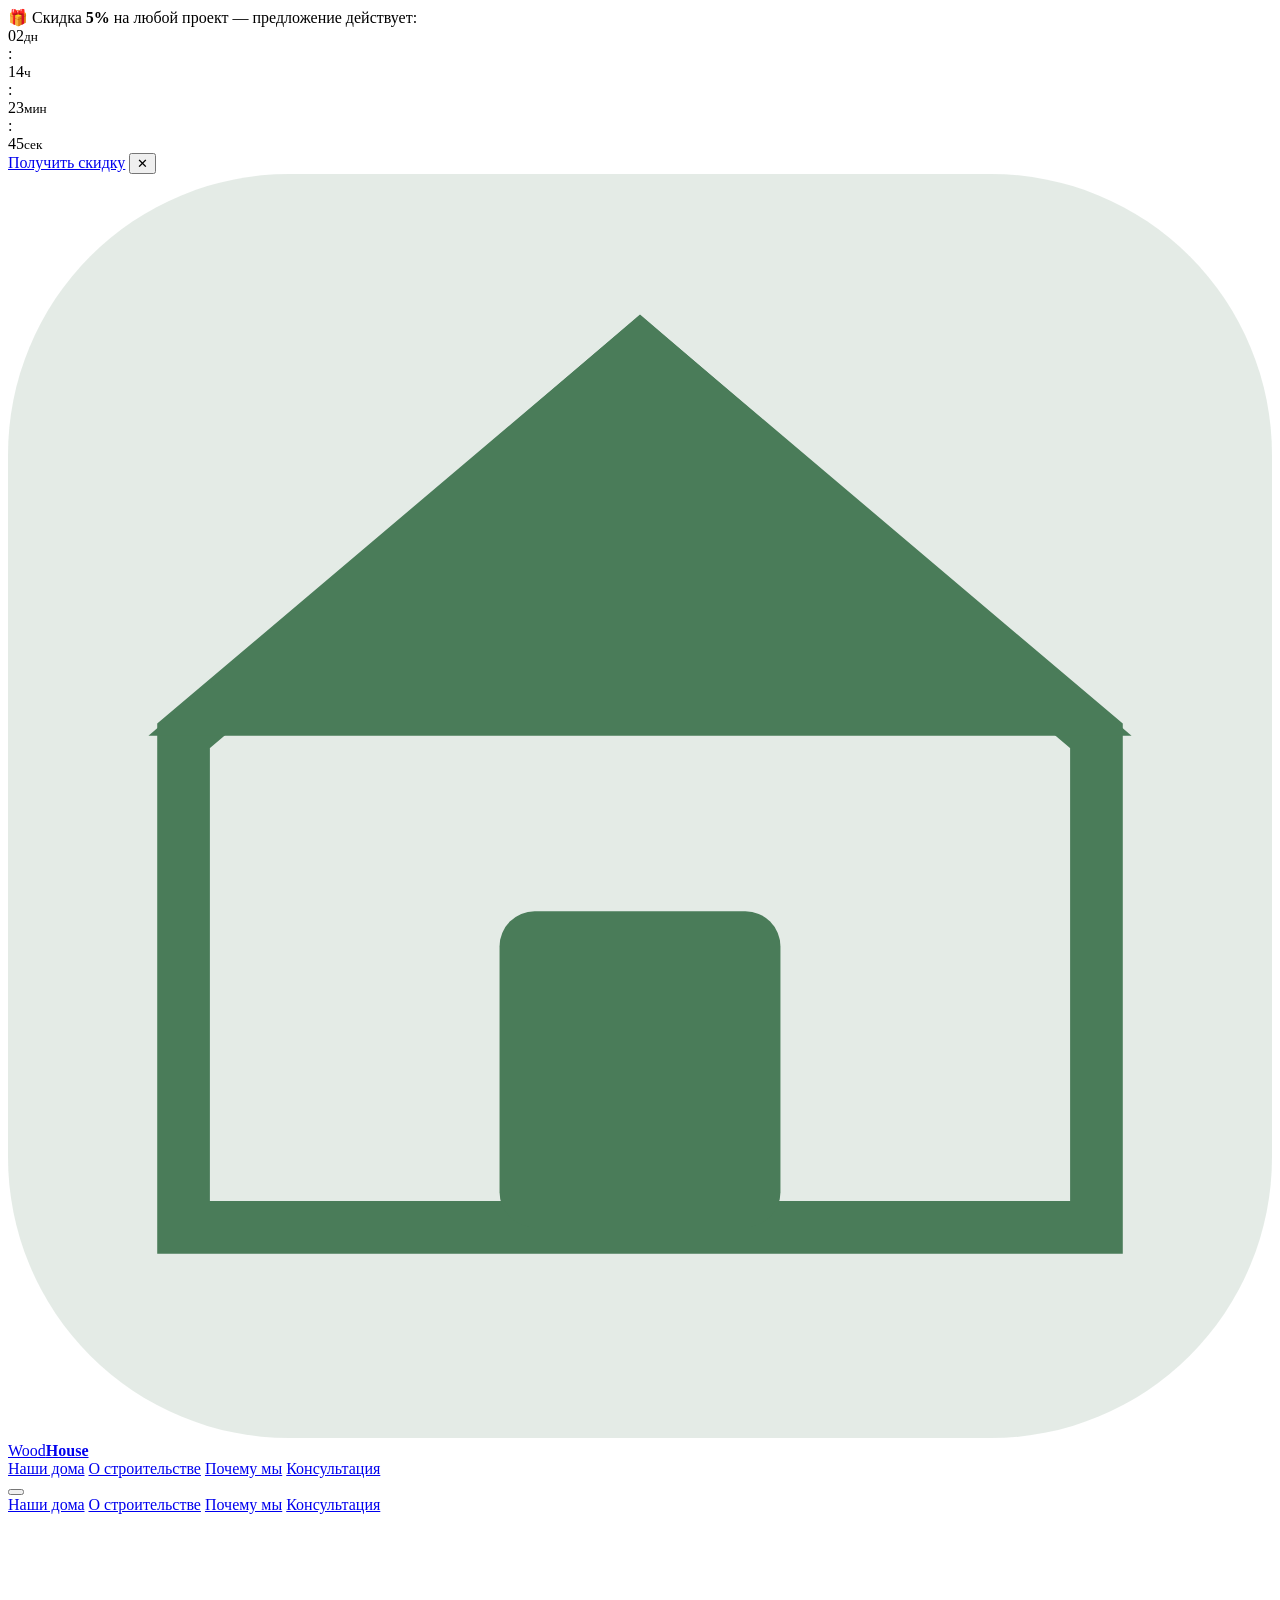
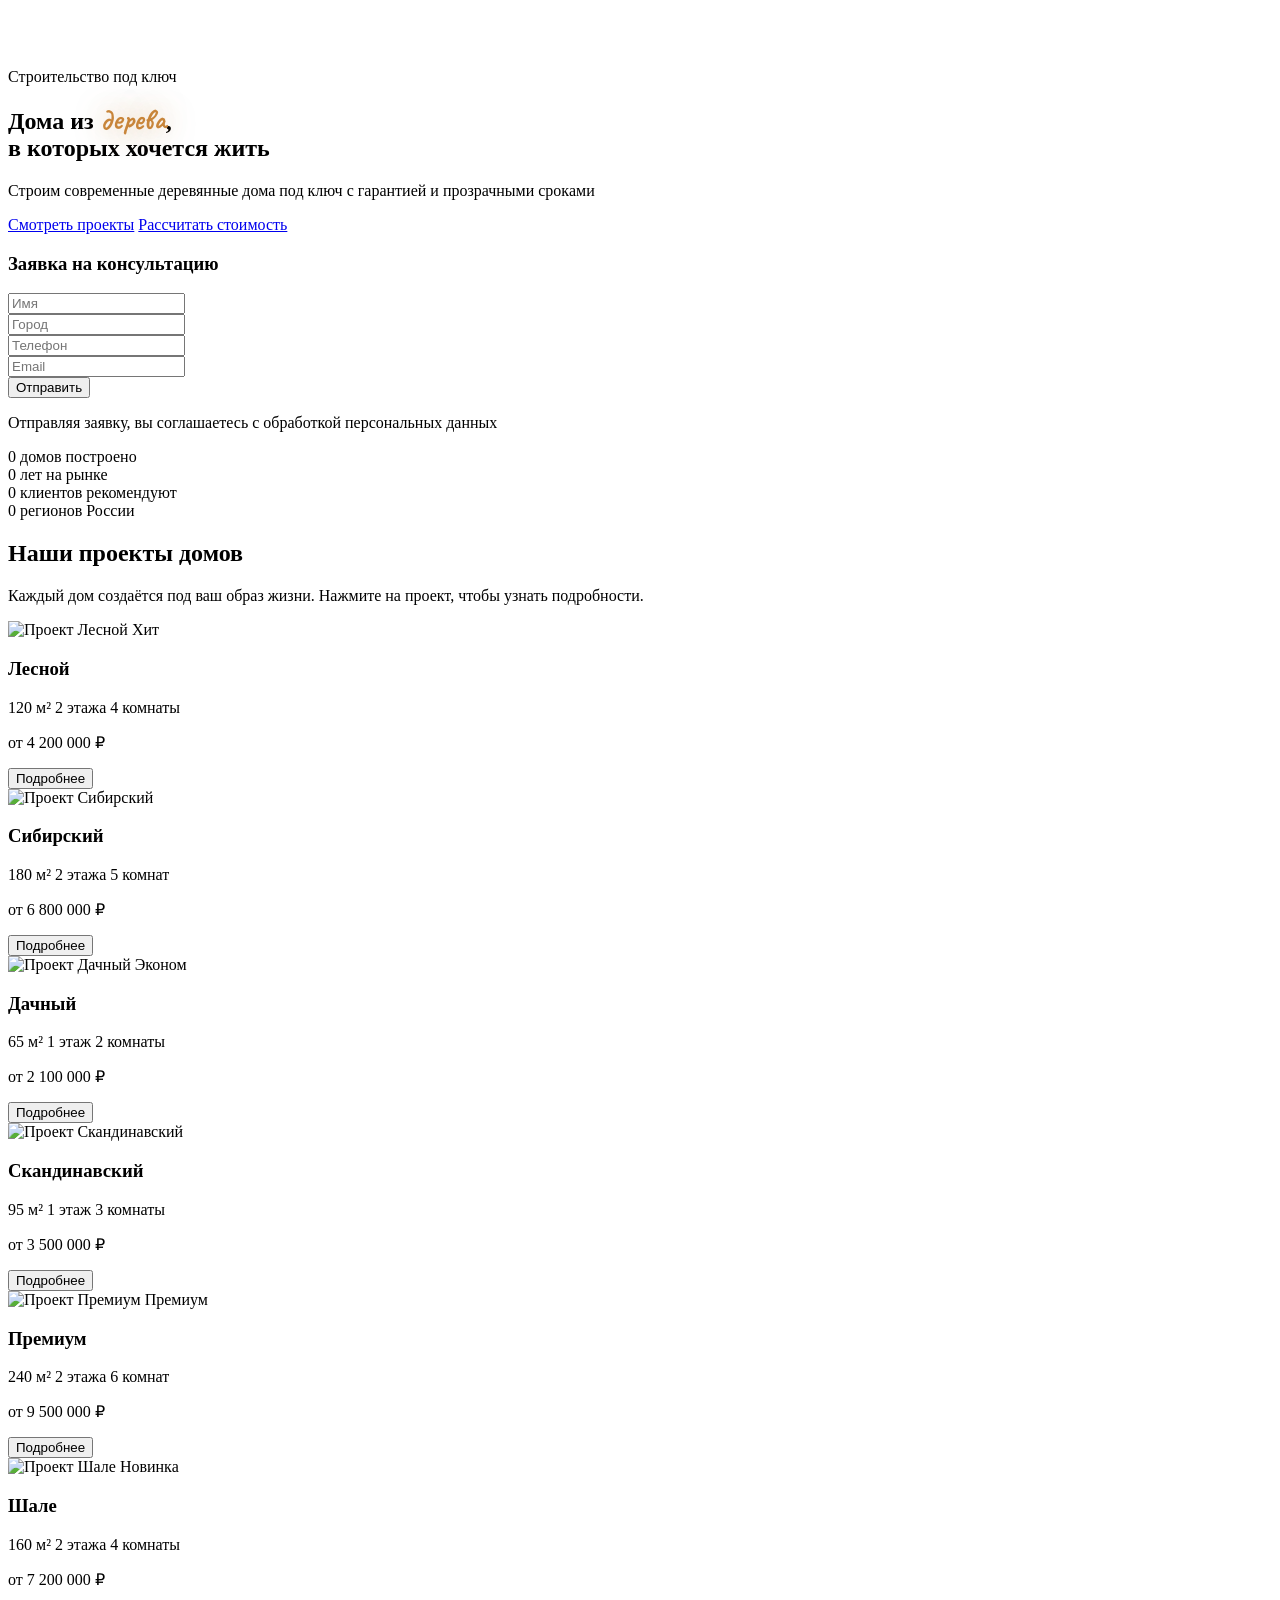
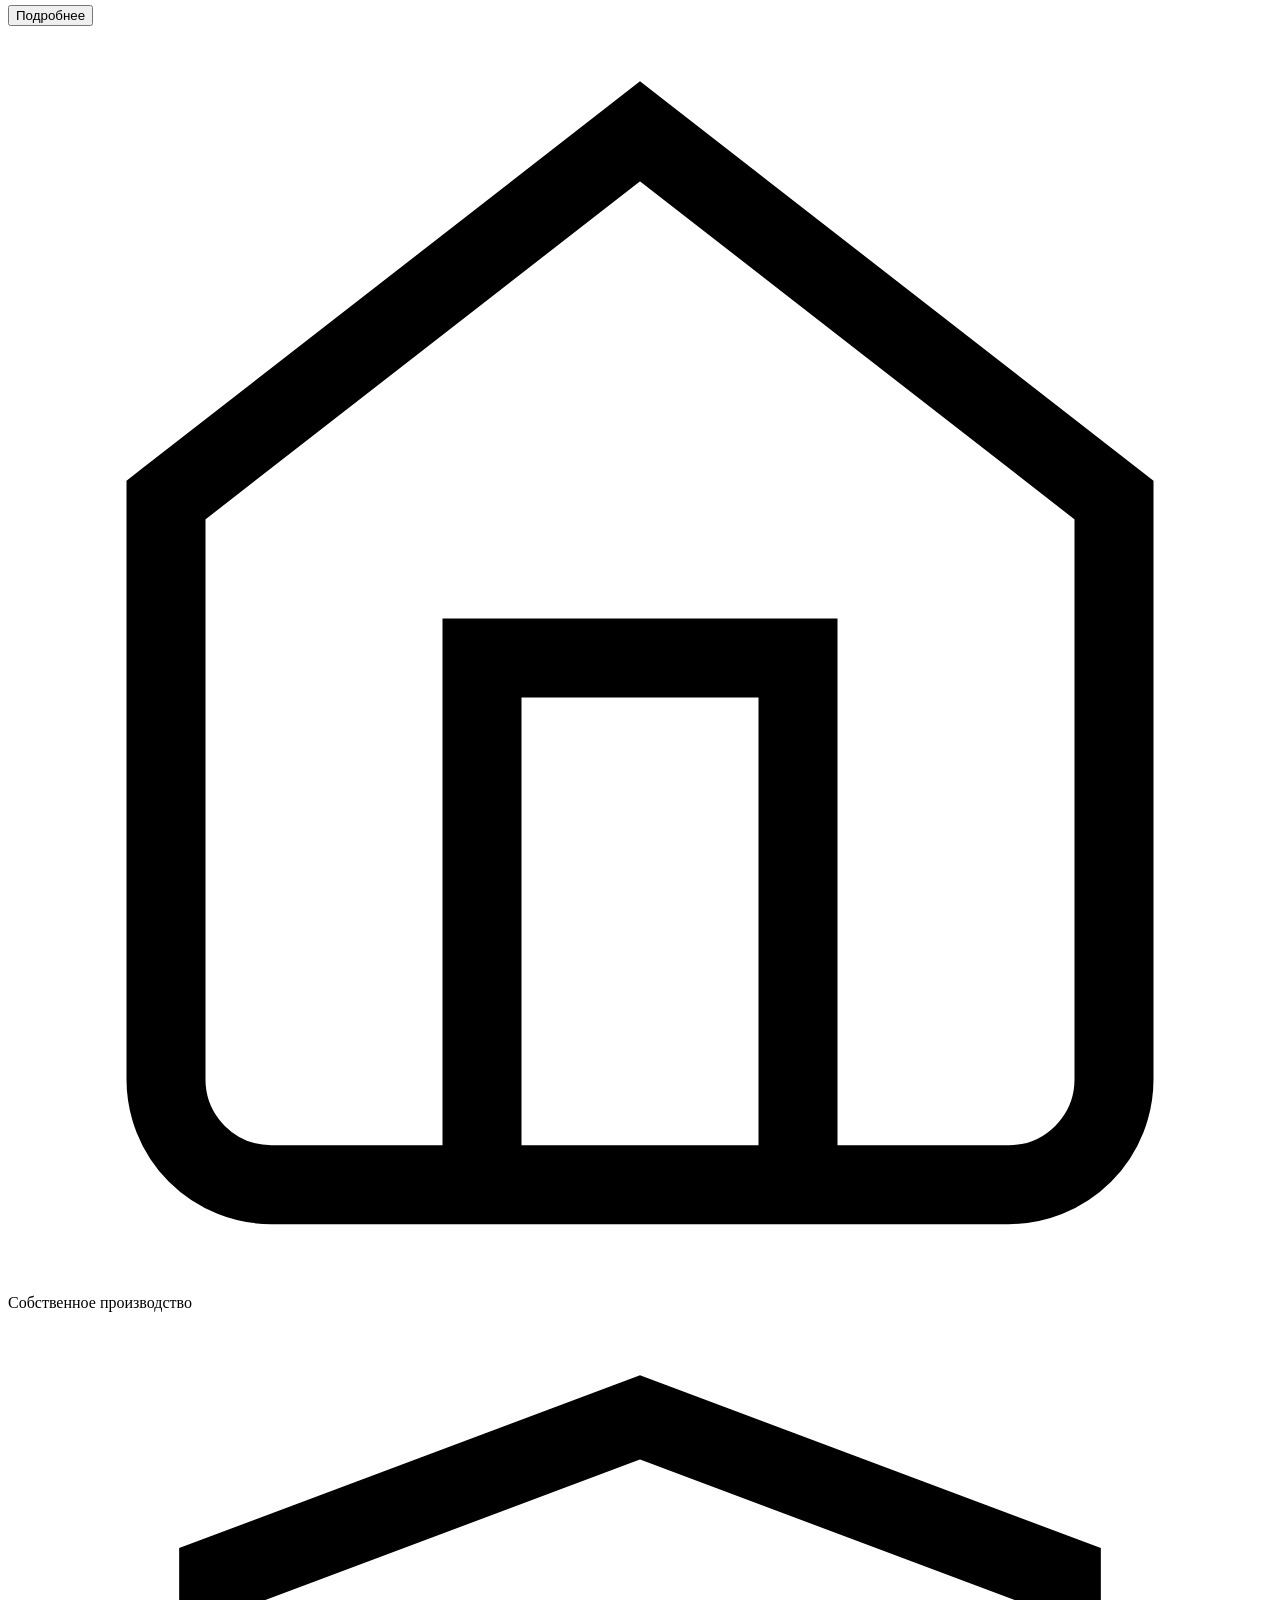
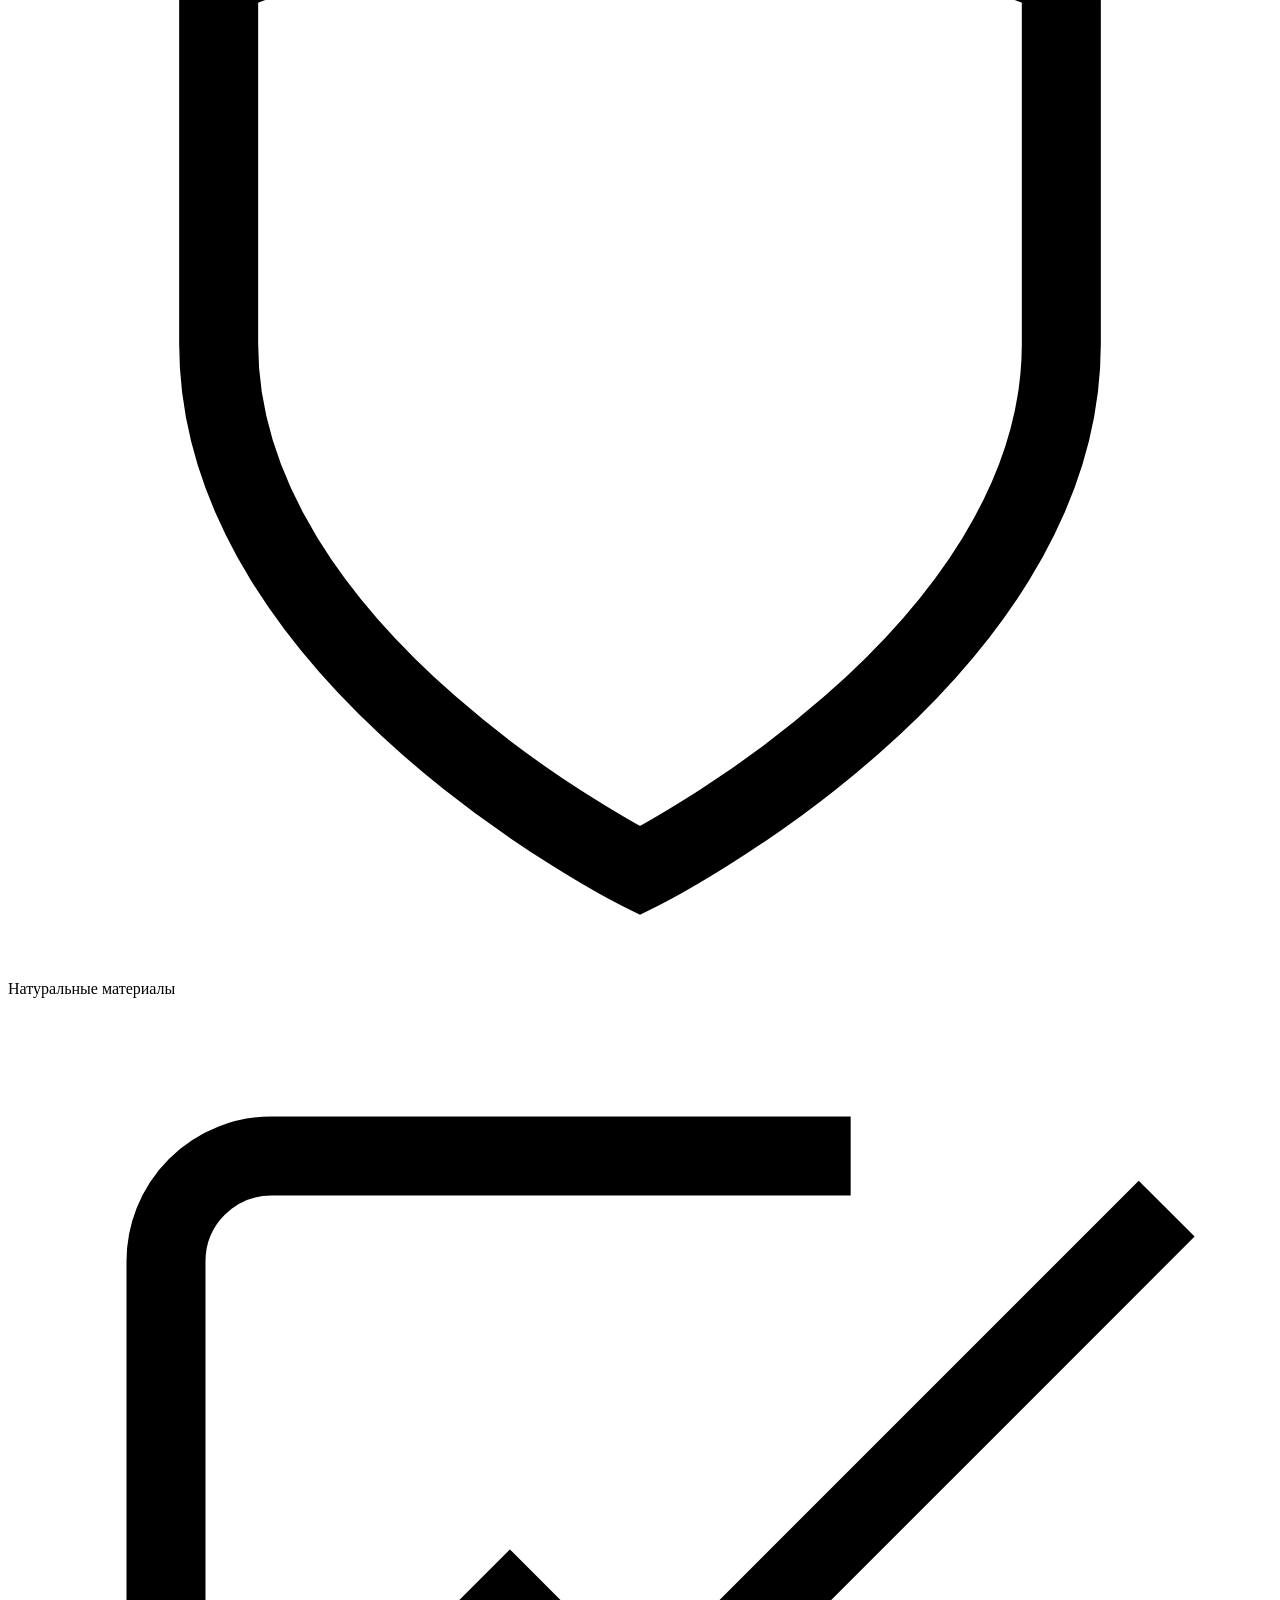
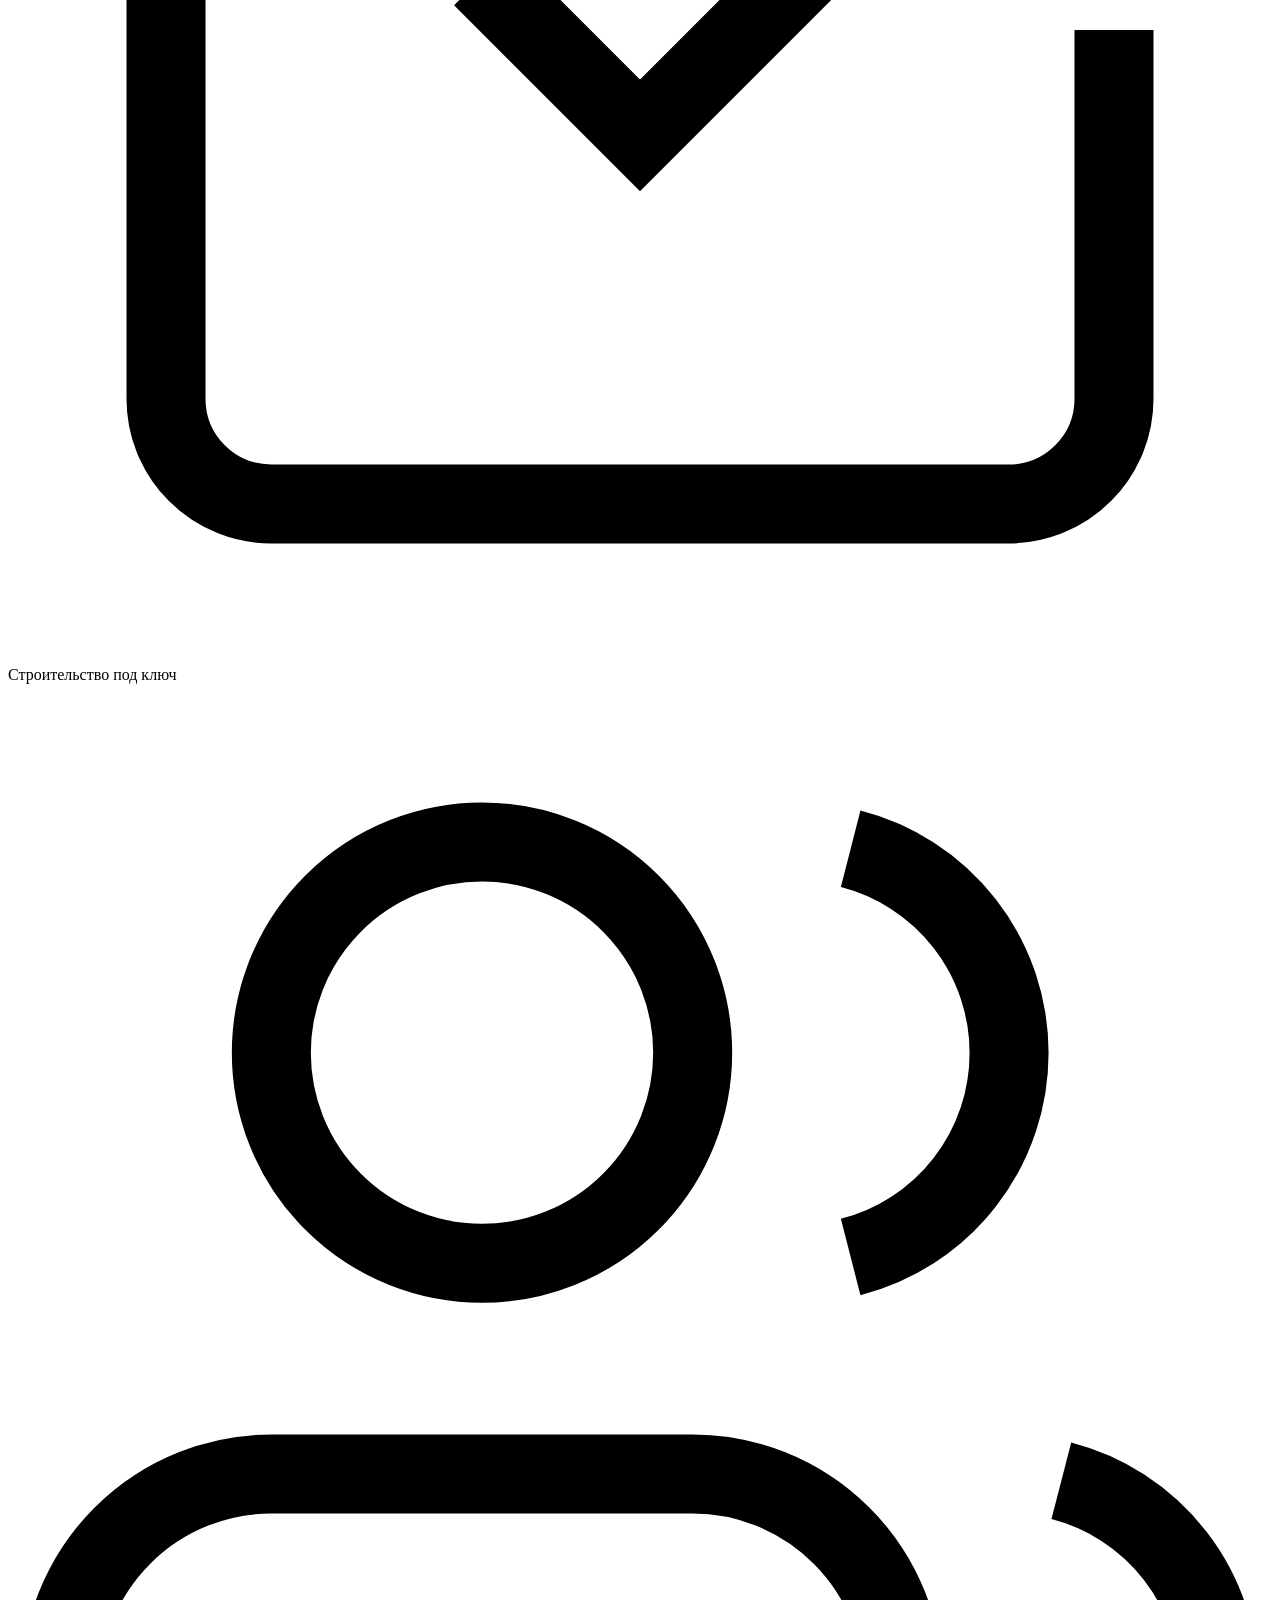
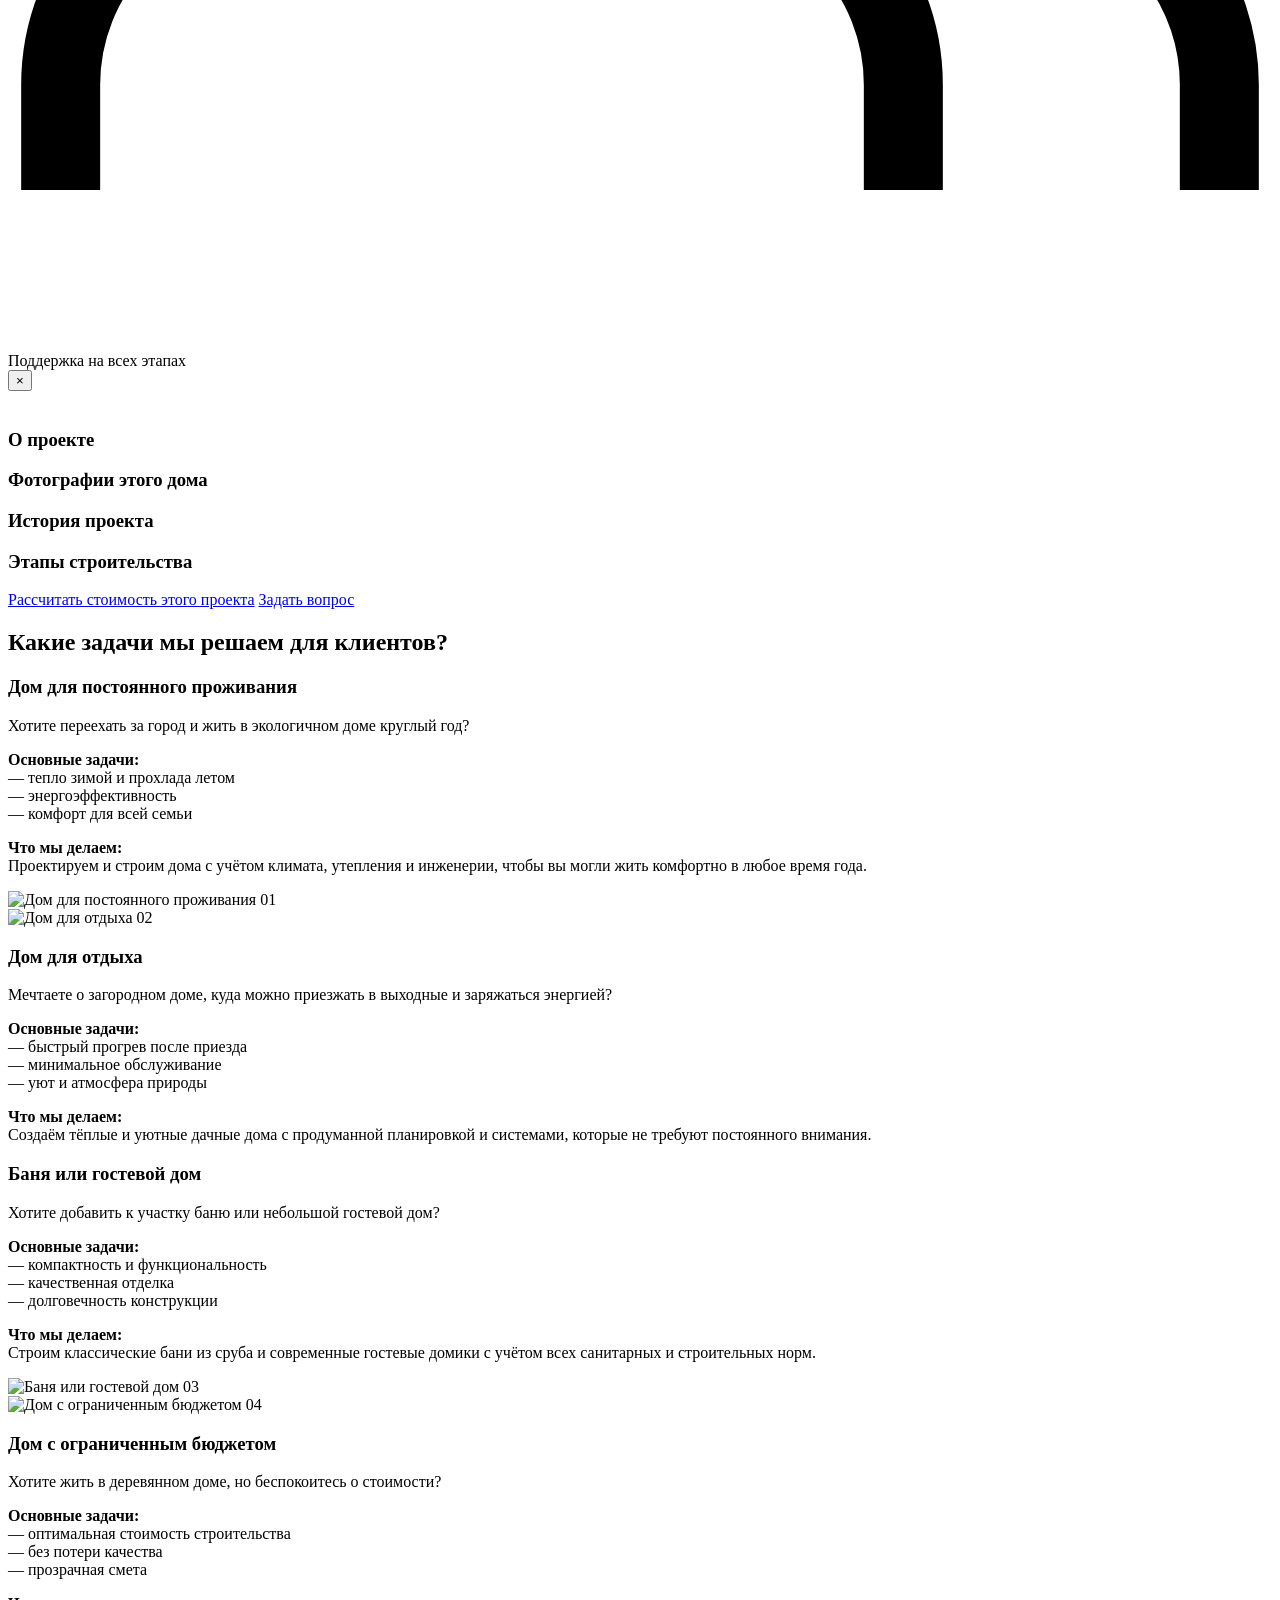
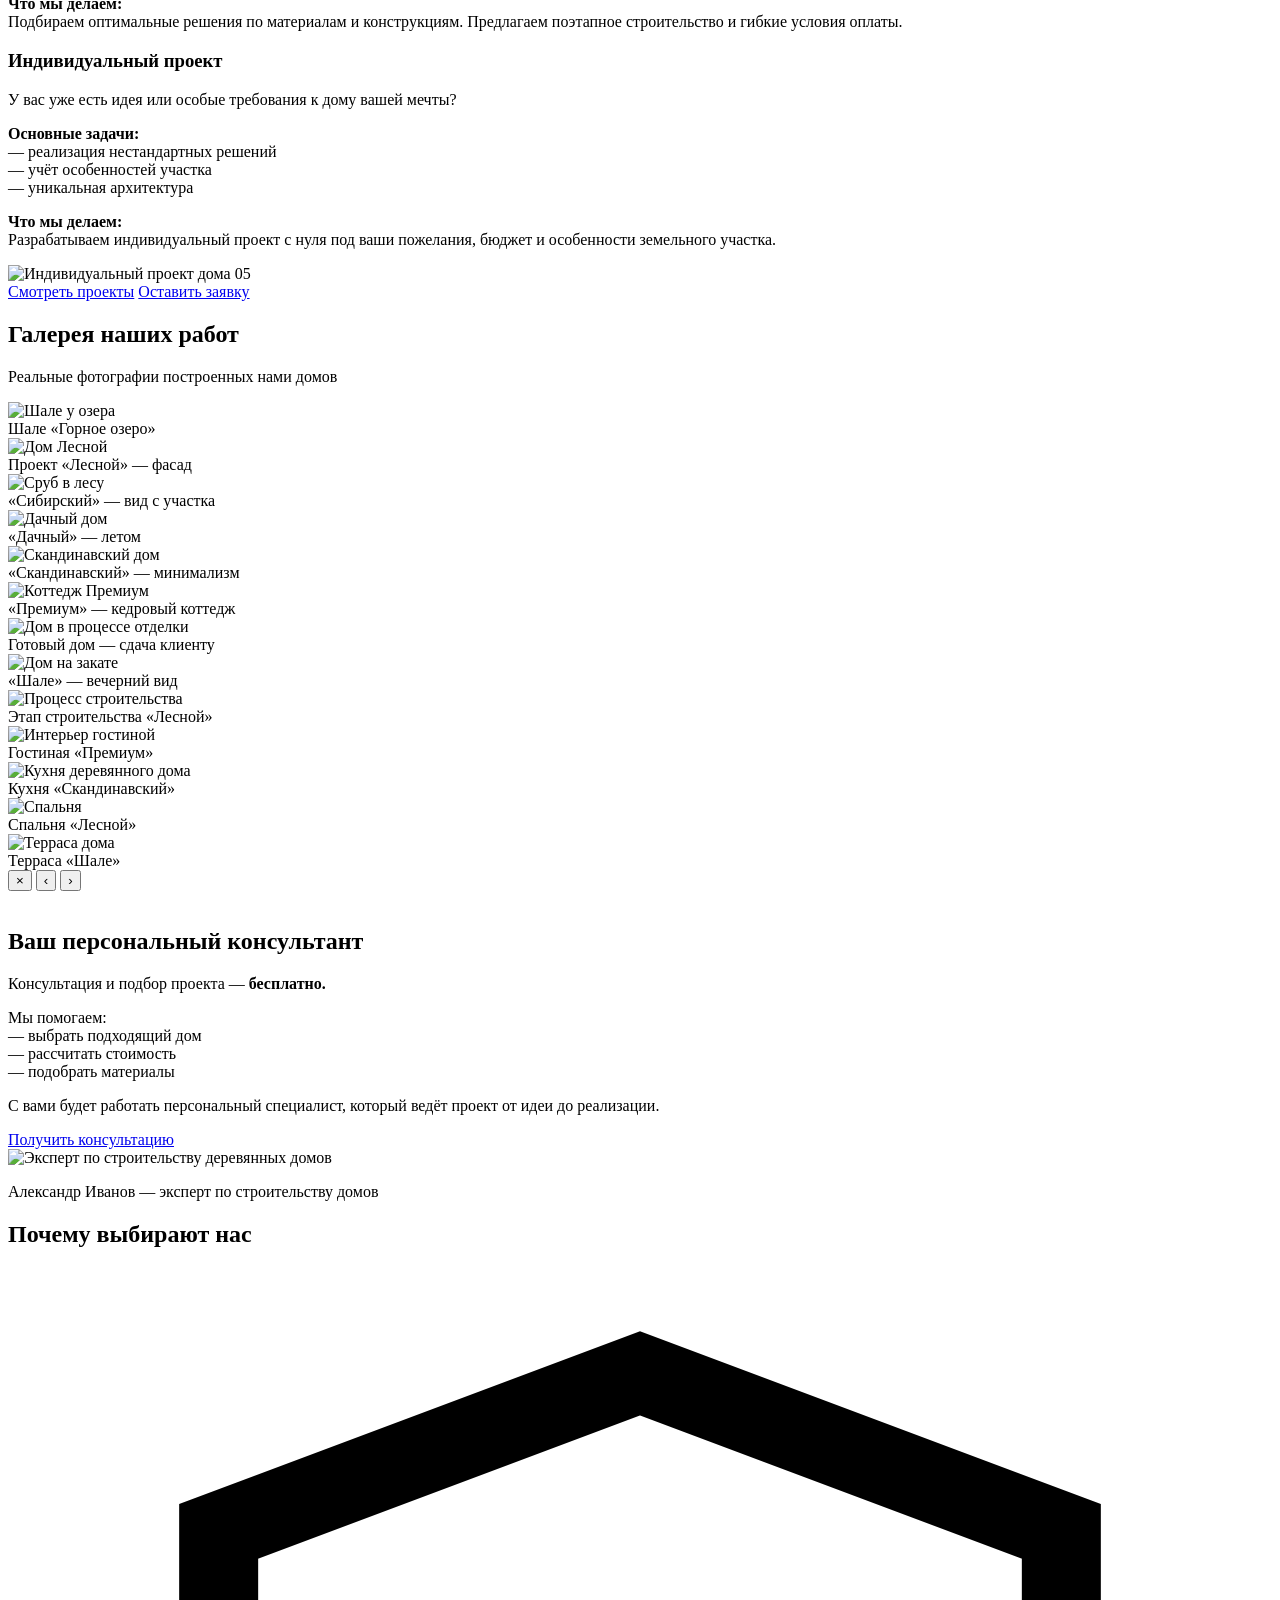
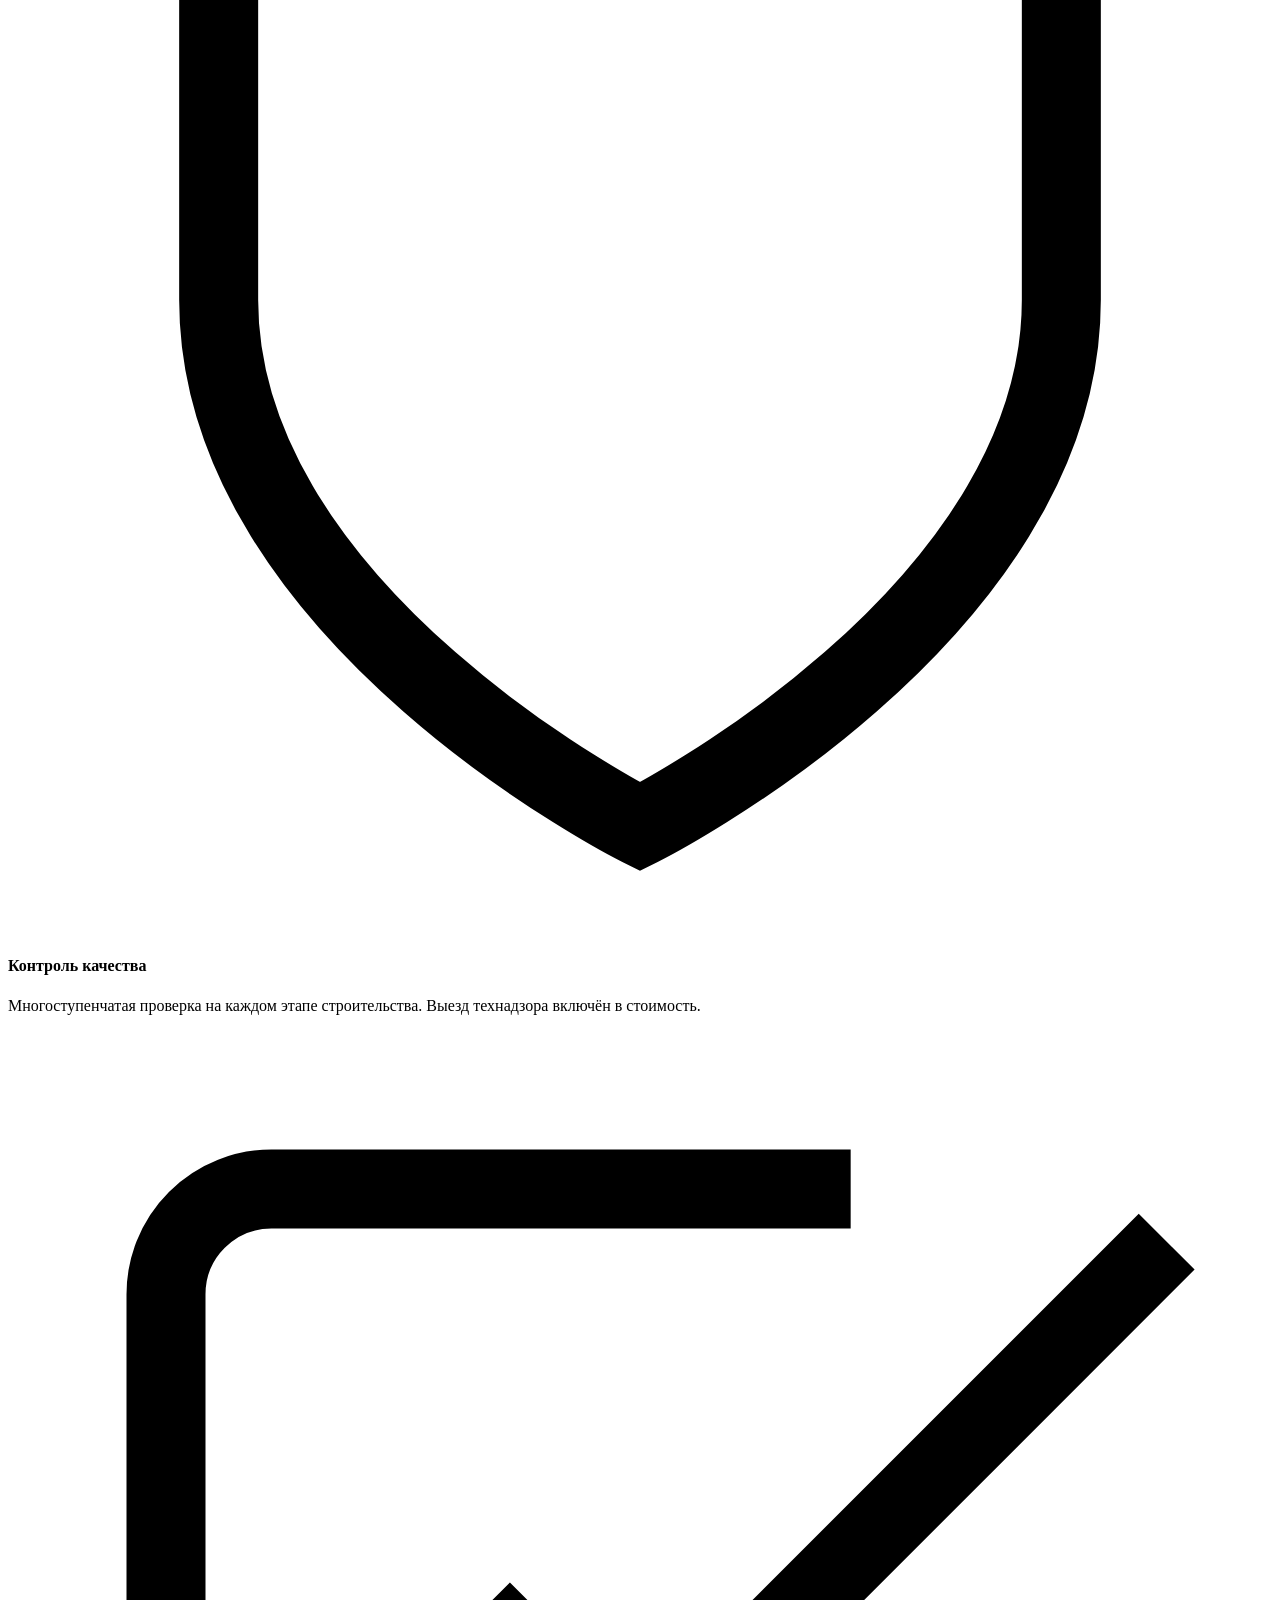
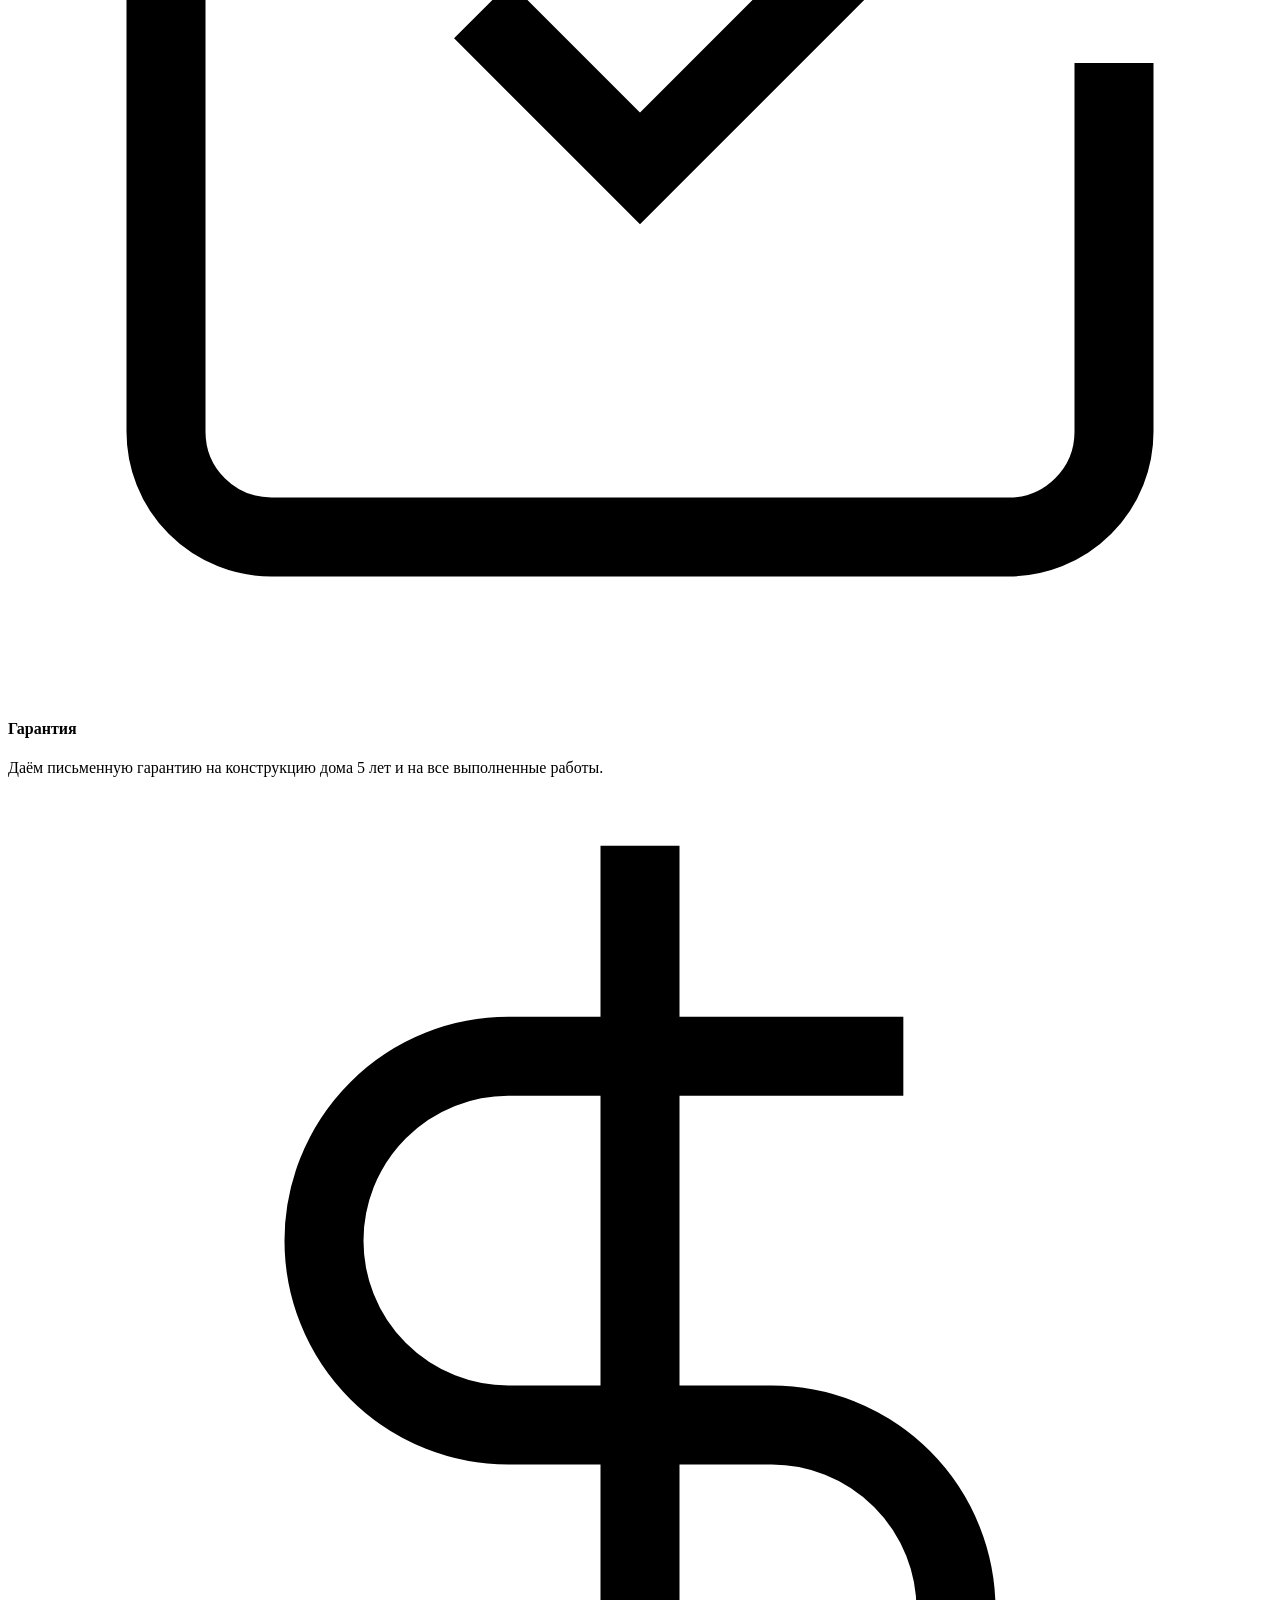
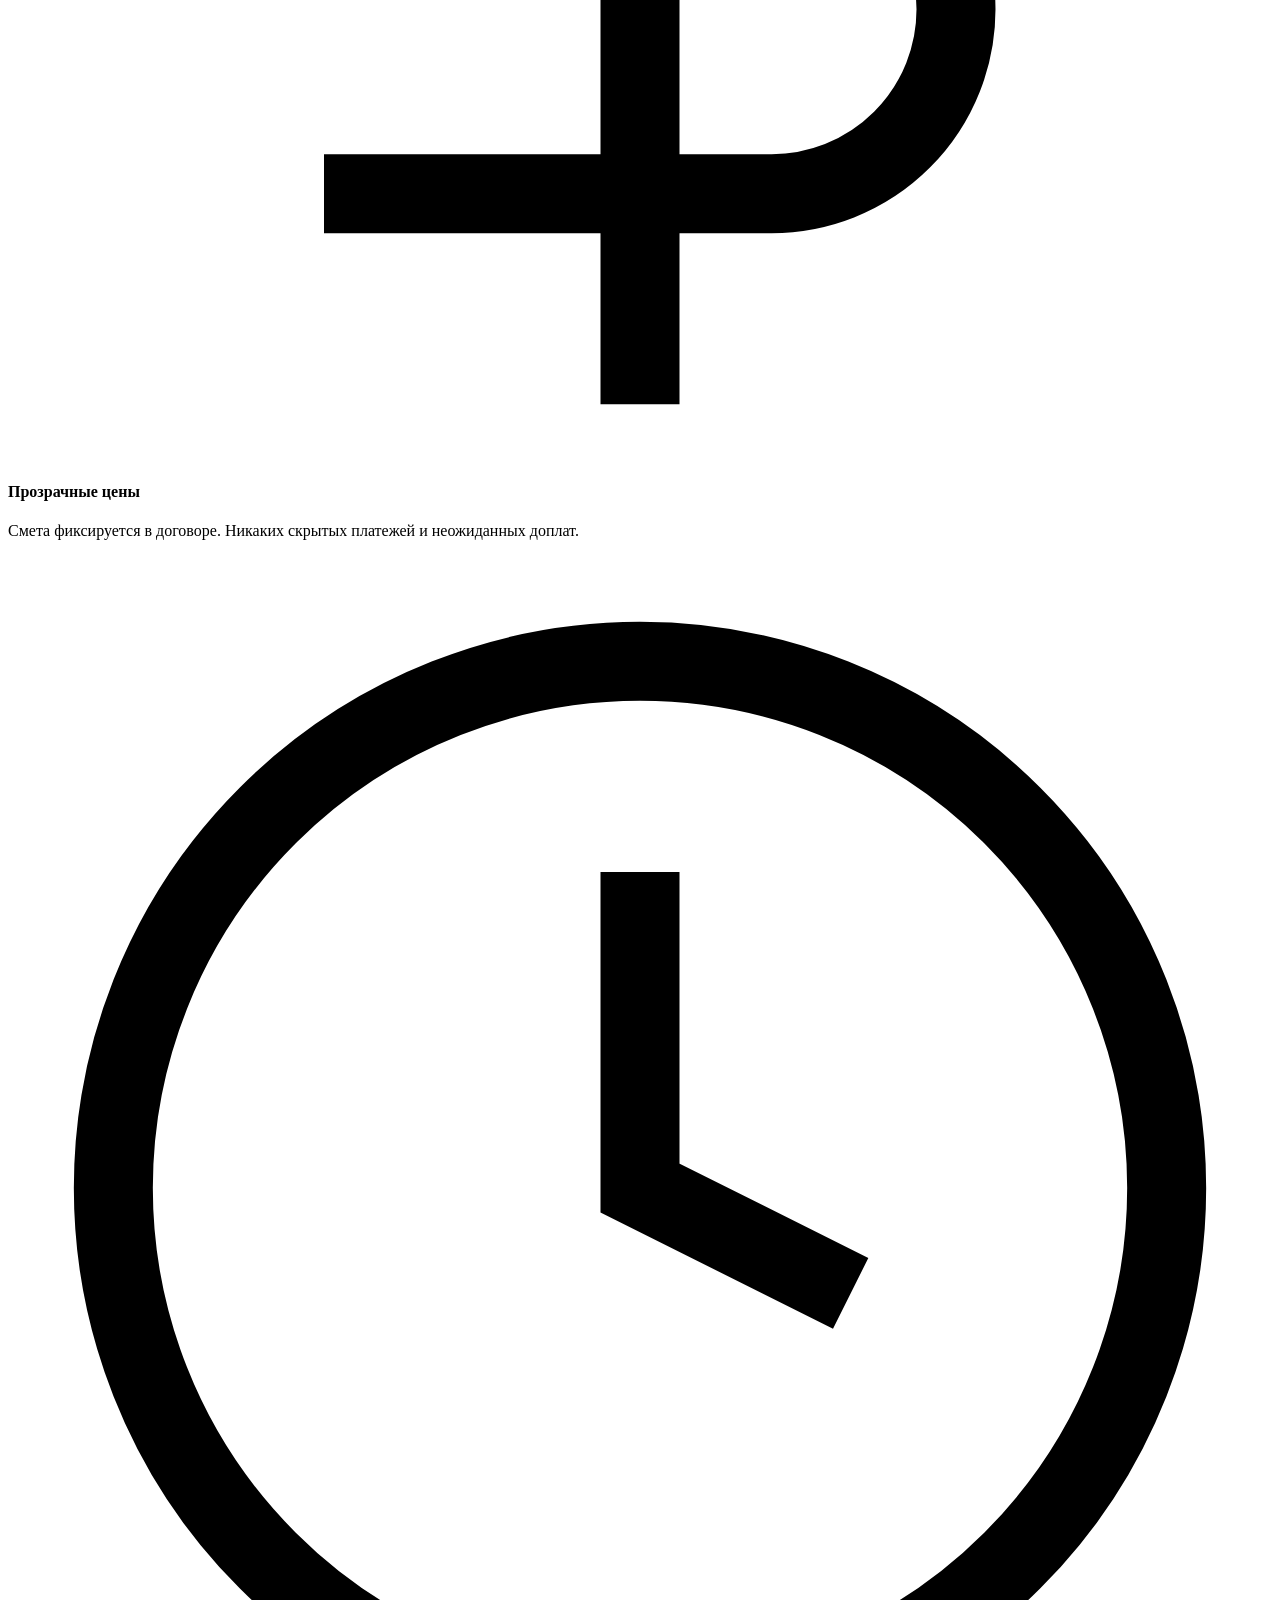
==== index.html @ 3e7e7893 "feat: add main landing page HTML WoodHouse wooden house construction company landing page with: - SE" ====
<!DOCTYPE html>
<html lang="ru">
<head>
  <meta charset="UTF-8">
  <meta name="viewport" content="width=device-width, initial-scale=1.0">
  <meta name="description" content="WoodHouse — строительство деревянных домов под ключ. Каркасные дома, срубы, бани с гарантией качества и прозрачными сроками.">
  <meta name="keywords" content="деревянные дома, каркасные дома, срубы, бани, строительство под ключ, дома из дерева">
  <meta property="og:title" content="WoodHouse — Дома из дерева, в которых хочется жить">
  <meta property="og:description" content="Строим современные деревянные дома под ключ с гарантией и прозрачными сроками">
  <meta property="og:type" content="website">
  <meta property="og:image" content="https://images.unsplash.com/photo-1510798831971-661eb04b3739?auto=format&fit=crop&w=1200&q=80">
  <meta property="og:url" content="https://woodhouse-doma.ru/">
  <meta property="og:locale" content="ru_RU">
  <meta property="og:site_name" content="WoodHouse">
  <meta name="twitter:card" content="summary_large_image">
  <meta name="twitter:title" content="WoodHouse — Дома из дерева, в которых хочется жить">
  <meta name="twitter:description" content="Строим современные деревянные дома под ключ с гарантией и прозрачными сроками">
  <meta name="twitter:image" content="https://images.unsplash.com/photo-1510798831971-661eb04b3739?auto=format&fit=crop&w=1200&q=80">
  <link rel="canonical" href="https://woodhouse-doma.ru/">
  <title>WoodHouse — Дома из дерева, в которых хочется жить</title>
  <link rel="icon" href="img/favicon.svg" type="image/svg+xml">
  <link rel="preconnect" href="https://fonts.googleapis.com">
  <link rel="preconnect" href="https://fonts.gstatic.com" crossorigin>
  <link href="https://fonts.googleapis.com/css2?family=Cormorant+Garamond:ital,wght@0,400;0,500;0,600;0,700;1,400&family=Inter:wght@300;400;500;600&family=Caveat:wght@600;700&display=swap" rel="stylesheet">
  <link rel="stylesheet" href="https://cdn.jsdelivr.net/npm/leaflet@1.9.4/dist/leaflet.min.css">
  <link rel="stylesheet" href="style.css">

  <!-- JSON-LD Structured Data -->
  <script type="application/ld+json">
  {
    "@context": "https://schema.org",
    "@type": "LocalBusiness",
    "name": "WoodHouse",
    "description": "Строительство деревянных домов под ключ. Каркасные дома, срубы, бани с гарантией качества.",
    "url": "https://woodhouse-doma.ru",
    "logo": "https://woodhouse-doma.ru/img/favicon.svg",
    "image": "https://images.unsplash.com/photo-1510798831971-661eb04b3739?auto=format&fit=crop&w=1200&q=80",
    "telephone": "+7 (800) 123-45-67",
    "email": "info@woodhouse-doma.ru",
    "address": {
      "@type": "PostalAddress",
      "addressLocality": "Москва",
      "addressCountry": "RU"
    },
    "geo": {
      "@type": "GeoCoordinates",
      "latitude": "55.7558",
      "longitude": "37.6173"
    },
    "areaServed": "RU",
    "priceRange": "$$",
    "openingHours": "Mo-Sa 09:00-20:00",
    "aggregateRating": {
      "@type": "AggregateRating",
      "ratingValue": "4.9",
      "reviewCount": "247"
    },
    "sameAs": [
      "https://t.me/ksncidncsncd_bot"
    ]
  }
  </script>
  <script type="application/ld+json">
  {
    "@context": "https://schema.org",
    "@type": "FAQPage",
    "mainEntity": [
      {
        "@type": "Question",
        "name": "Сколько стоит фундамент для деревянного дома?",
        "acceptedAnswer": {
          "@type": "Answer",
          "text": "Свайно-винтовой — от 80 000 рублей, ленточный — от 150 000 рублей, монолитная плита — от 300 000 рублей. Тип подбирается после геологии участка бесплатно."
        }
      },
      {
        "@type": "Question",
        "name": "Даёте ли рассрочку или ипотеку на строительство?",
        "acceptedAnswer": {
          "@type": "Answer",
          "text": "Да, работаем с банками: Сбер, ВТБ, Дом.РФ. Ипотека от 6%, сельская ипотека до 3%. Рассрочка от компании: 30% аванс, остаток поэтапно."
        }
      },
      {
        "@type": "Question",
        "name": "Сколько времени занимает строительство под ключ?",
        "acceptedAnswer": {
          "@type": "Answer",
          "text": "Каркасный дом 65 м² — 45 дней. Дом из бруса 120 м² — 90 дней. Клеёный брус 180 м² — 120 дней. Сроки фиксируются в договоре."
        }
      },
      {
        "@type": "Question",
        "name": "Какую гарантию вы даёте на дом?",
        "acceptedAnswer": {
          "@type": "Answer",
          "text": "5 лет на конструктив, 3 года на инженерные системы, 1 год на отделку. Гарантия в договоре, выезд по дефектам в течение 3 дней."
        }
      },
      {
        "@type": "Question",
        "name": "Можно ли строить деревянный дом зимой?",
        "acceptedAnswer": {
          "@type": "Answer",
          "text": "Да, строим круглый год. Зимний лес суше и качественнее. Сваи вкручиваем при -40°C, фундамент заливаем с подогревом. Срок 3-5 месяцев."
        }
      }
    ]
  }
  </script>
</head>
<body>

<div class="scroll-progress" id="scrollProgress"></div>

  <!-- Promo timer banner -->
  <div class="promo-banner" id="promoBanner">
    <div class="container promo-banner__inner">
      <span class="promo-banner__text">🎁 Скидка <strong>5%</strong> на любой проект — предложение действует:</span>
      <div class="promo-banner__timer">
        <div class="timer-block"><span id="timerD">02</span><small>дн</small></div>
        <div class="timer-sep">:</div>
        <div class="timer-block"><span id="timerH">14</span><small>ч</small></div>
        <div class="timer-sep">:</div>
        <div class="timer-block"><span id="timerM">23</span><small>мин</small></div>
        <div class="timer-sep">:</div>
        <div class="timer-block"><span id="timerS">45</span><small>сек</small></div>
      </div>
      <a href="#quiz" class="btn btn--primary btn--sm promo-banner__btn">Получить скидку</a>
      <button class="promo-banner__close" id="promoBannerClose" aria-label="Закрыть">✕</button>
    </div>
  </div>

  <!-- ═══════════════════════ HEADER ═══════════════════════ -->
  <header class="header" id="header">
    <div class="header__inner">
      <a href="#" class="header__logo">
        <svg class="logo-icon" viewBox="0 0 36 36" fill="none" xmlns="http://www.w3.org/2000/svg" aria-hidden="true">
          <rect width="36" height="36" rx="8" fill="rgba(74,124,89,0.15)"/>
          <polygon points="18,5 31,16 31,30 5,30 5,16" fill="none" stroke="#4A7C59" stroke-width="1.5"/>
          <polygon points="18,4 32,16 4,16" fill="#4A7C59"/>
          <rect x="14" y="21" width="8" height="9" fill="#4A7C59" rx="1"/>
        </svg>
        <span class="logo-text">Wood<strong>House</strong></span>
      </a>

      <nav class="header__nav" id="mainNav">
        <a href="#houses" class="nav-link">Наши дома</a>
        <a href="#about" class="nav-link">О строительстве</a>
        <a href="#why" class="nav-link">Почему мы</a>
        <a href="#consultation" class="nav-link nav-link--cta">Консультация</a>
      </nav>

      <button class="burger" id="burger" aria-label="Открыть меню" aria-expanded="false">
        <span></span><span></span><span></span>
      </button>
    </div>
  </header>

  <!-- Mobile nav overlay -->
  <div class="mobile-nav" id="mobileNav">
    <a href="#houses" class="mobile-nav__link">Наши дома</a>
    <a href="#about" class="mobile-nav__link">О строительстве</a>
    <a href="#why" class="mobile-nav__link">Почему мы</a>
    <a href="#consultation" class="mobile-nav__link">Консультация</a>
  </div>

  <main>

    <!-- ═══════════════════════ HERO ═══════════════════════ -->
    <section class="hero" id="hero">
      <div class="hero__bg" style="background-image:url('https://images.unsplash.com/photo-1510798831971-661eb04b3739?auto=format&fit=crop&w=1920&q=80')" role="img" aria-label="Деревянный коттедж у озера"></div>
      <div class="hero__overlay"></div>
      <video class="hero__video" autoplay muted loop playsinline>
        <source src="https://videos.pexels.com/video-files/3571264/3571264-hd_1920_1080_25fps.mp4" type="video/mp4">
        <source src="https://videos.pexels.com/video-files/3196436/3196436-hd_1920_1080_25fps.mp4" type="video/mp4">
      </video>
      <div class="container hero__container">
        <div class="hero__content" data-animate="fade-up">
          <span class="section-eyebrow">Строительство под ключ</span>
          <h1 class="hero__title">Дома из <span style="font-family:'Caveat',cursive;font-weight:700;font-size:1.25em;color:#C8853A;text-shadow:0 0 28px rgba(200,133,58,0.5);display:inline-block;transform:rotate(-1deg);line-height:0.9">дерева</span>,<br>в которых хочется жить</h1>
          <p class="hero__subtitle">Строим современные деревянные дома под ключ с гарантией и прозрачными сроками</p>
          <div class="hero__buttons">
            <a href="#houses" class="btn btn--primary">Смотреть проекты</a>
            <a href="#calculator" class="btn btn--outline">Рассчитать стоимость</a>
          </div>
        </div>

        <div class="hero__form-wrap" data-animate="fade-up" data-delay="150">
          <div class="glass-card">
            <h3 class="form-title">Заявка на консультацию</h3>
            <form class="lead-form" id="heroForm" novalidate>
              <div class="form-group">
                <input type="text" name="name" placeholder="Имя" required autocomplete="given-name">
              </div>
              <div class="form-group">
                <input type="text" name="city" placeholder="Город" required>
              </div>
              <div class="form-group">
                <input type="tel" name="phone" placeholder="Телефон" required autocomplete="tel">
              </div>
              <div class="form-group">
                <input type="email" name="email" placeholder="Email" required autocomplete="email">
              </div>
              <button type="submit" class="btn btn--primary btn--full">Отправить</button>
              <p class="form-disclaimer">Отправляя заявку, вы соглашаетесь с обработкой персональных данных</p>
            </form>
          </div>
        </div>
      </div>
    </section>

    <!-- ═══════════════════════ STATS ═══════════════════════ -->
    <section class="stats-strip" id="stats">
      <div class="container">
        <div class="stats-strip__grid">
          <div class="stats-strip__item" data-animate="fade-up" data-delay="0">
            <span class="stats-strip__num" data-target="300" data-suffix="+">0</span>
            <span class="stats-strip__label">домов построено</span>
          </div>
          <div class="stats-strip__item" data-animate="fade-up" data-delay="100">
            <span class="stats-strip__num" data-target="12" data-suffix="">0</span>
            <span class="stats-strip__label">лет на рынке</span>
          </div>
          <div class="stats-strip__item" data-animate="fade-up" data-delay="200">
            <span class="stats-strip__num" data-target="98" data-suffix="%">0</span>
            <span class="stats-strip__label">клиентов рекомендуют</span>
          </div>
          <div class="stats-strip__item" data-animate="fade-up" data-delay="300">
            <span class="stats-strip__num" data-target="47" data-suffix="">0</span>
            <span class="stats-strip__label">регионов России</span>
          </div>
        </div>
      </div>
    </section>

    <!-- ═══════════════════════ BLOCK 2: HOUSES ═══════════════════════ -->
    <section class="houses section" id="houses">
      <div class="container">
        <h2 class="section-title text-center" data-animate="fade-up">Наши проекты домов</h2>
        <p class="section-subtitle text-center" data-animate="fade-up" data-delay="100">Каждый дом создаётся под ваш образ жизни. Нажмите на проект, чтобы узнать подробности.</p>

        <div class="projects-grid">

          <!-- Project 1 -->
          <div class="project-card" data-animate="fade-up" data-delay="0" data-project="1">
            <div class="project-card__img">
              <img src="https://images.unsplash.com/photo-1568605114967-8130f3a36994?auto=format&fit=crop&w=600&q=80" alt="Проект Лесной" loading="lazy">
              <span class="project-card__badge">Хит</span>
            </div>
            <div class="project-card__body">
              <h3 class="project-card__name">Лесной</h3>
              <div class="project-card__specs">
                <span>120 м²</span>
                <span>2 этажа</span>
                <span>4 комнаты</span>
              </div>
              <p class="project-card__price">от 4 200 000 ₽</p>
              <button class="btn btn--primary btn--sm project-card__btn">Подробнее</button>
            </div>
          </div>

          <!-- Project 2 -->
          <div class="project-card" data-animate="fade-up" data-delay="100" data-project="2">
            <div class="project-card__img">
              <img src="https://images.unsplash.com/photo-1449158743715-0a90ebb6d2d8?auto=format&fit=crop&w=600&q=80" alt="Проект Сибирский" loading="lazy">
            </div>
            <div class="project-card__body">
              <h3 class="project-card__name">Сибирский</h3>
              <div class="project-card__specs">
                <span>180 м²</span>
                <span>2 этажа</span>
                <span>5 комнат</span>
              </div>
              <p class="project-card__price">от 6 800 000 ₽</p>
              <button class="btn btn--primary btn--sm project-card__btn">Подробнее</button>
            </div>
          </div>

          <!-- Project 3 -->
          <div class="project-card" data-animate="fade-up" data-delay="200" data-project="3">
            <div class="project-card__img">
              <img src="https://images.unsplash.com/photo-1587061949409-02df41d5e562?auto=format&fit=crop&w=600&q=80" alt="Проект Дачный" loading="lazy">
              <span class="project-card__badge project-card__badge--green">Эконом</span>
            </div>
            <div class="project-card__body">
              <h3 class="project-card__name">Дачный</h3>
              <div class="project-card__specs">
                <span>65 м²</span>
                <span>1 этаж</span>
                <span>2 комнаты</span>
              </div>
              <p class="project-card__price">от 2 100 000 ₽</p>
              <button class="btn btn--primary btn--sm project-card__btn">Подробнее</button>
            </div>
          </div>

          <!-- Project 4 -->
          <div class="project-card" data-animate="fade-up" data-delay="300" data-project="4">
            <div class="project-card__img">
              <img src="https://images.unsplash.com/photo-1518780664697-55e3ad937233?auto=format&fit=crop&w=600&q=80" alt="Проект Скандинавский" loading="lazy">
            </div>
            <div class="project-card__body">
              <h3 class="project-card__name">Скандинавский</h3>
              <div class="project-card__specs">
                <span>95 м²</span>
                <span>1 этаж</span>
                <span>3 комнаты</span>
              </div>
              <p class="project-card__price">от 3 500 000 ₽</p>
              <button class="btn btn--primary btn--sm project-card__btn">Подробнее</button>
            </div>
          </div>

          <!-- Project 5 -->
          <div class="project-card" data-animate="fade-up" data-delay="400" data-project="5">
            <div class="project-card__img">
              <img src="https://images.unsplash.com/photo-1588880331179-bc9b93a8cb5e?auto=format&fit=crop&w=600&q=80" alt="Проект Премиум" loading="lazy">
              <span class="project-card__badge project-card__badge--gold">Премиум</span>
            </div>
            <div class="project-card__body">
              <h3 class="project-card__name">Премиум</h3>
              <div class="project-card__specs">
                <span>240 м²</span>
                <span>2 этажа</span>
                <span>6 комнат</span>
              </div>
              <p class="project-card__price">от 9 500 000 ₽</p>
              <button class="btn btn--primary btn--sm project-card__btn">Подробнее</button>
            </div>
          </div>

          <!-- Project 6 -->
          <div class="project-card" data-animate="fade-up" data-delay="500" data-project="6">
            <div class="project-card__img">
              <img src="https://images.unsplash.com/photo-1510798831971-661eb04b3739?auto=format&fit=crop&w=600&q=80" alt="Проект Шале" loading="lazy">
              <span class="project-card__badge project-card__badge--gold">Новинка</span>
            </div>
            <div class="project-card__body">
              <h3 class="project-card__name">Шале</h3>
              <div class="project-card__specs">
                <span>160 м²</span>
                <span>2 этажа</span>
                <span>4 комнаты</span>
              </div>
              <p class="project-card__price">от 7 200 000 ₽</p>
              <button class="btn btn--primary btn--sm project-card__btn">Подробнее</button>
            </div>
          </div>

        </div>

        <div class="quality-grid" data-animate="fade-up">
          <div class="quality-item">
            <span class="quality-icon">
              <svg viewBox="0 0 24 24" fill="none" stroke="currentColor" stroke-width="1.5"><path d="M3 9l9-7 9 7v11a2 2 0 01-2 2H5a2 2 0 01-2-2z"/><polyline points="9 22 9 12 15 12 15 22"/></svg>
            </span>
            <span>Собственное производство</span>
          </div>
          <div class="quality-item">
            <span class="quality-icon">
              <svg viewBox="0 0 24 24" fill="none" stroke="currentColor" stroke-width="1.5"><path d="M12 22s8-4 8-10V5l-8-3-8 3v7c0 6 8 10 8 10z"/></svg>
            </span>
            <span>Натуральные материалы</span>
          </div>
          <div class="quality-item">
            <span class="quality-icon">
              <svg viewBox="0 0 24 24" fill="none" stroke="currentColor" stroke-width="1.5"><polyline points="9 11 12 14 22 4"/><path d="M21 12v7a2 2 0 01-2 2H5a2 2 0 01-2-2V5a2 2 0 012-2h11"/></svg>
            </span>
            <span>Строительство под ключ</span>
          </div>
          <div class="quality-item">
            <span class="quality-icon">
              <svg viewBox="0 0 24 24" fill="none" stroke="currentColor" stroke-width="1.5"><path d="M17 21v-2a4 4 0 00-4-4H5a4 4 0 00-4 4v2"/><circle cx="9" cy="7" r="4"/><path d="M23 21v-2a4 4 0 00-3-3.87"/><path d="M16 3.13a4 4 0 010 7.75"/></svg>
            </span>
            <span>Поддержка на всех этапах</span>
          </div>
        </div>
      </div>
    </section>

    <!-- ═══════════════════════ PROJECT MODAL ═══════════════════════ -->
    <div class="project-modal" id="projectModal">
      <div class="project-modal__overlay"></div>
      <div class="project-modal__container">
        <button class="project-modal__close" aria-label="Закрыть">&times;</button>

        <!-- Modal Hero -->
        <div class="project-modal__hero">
          <img id="modalHeroImg" src="" alt="">
          <div class="project-modal__hero-overlay">
            <h2 id="modalTitle" class="project-modal__title"></h2>
            <p id="modalPrice" class="project-modal__price"></p>
          </div>
        </div>

        <!-- Specs -->
        <div class="project-modal__specs" id="modalSpecs"></div>

        <!-- Description -->
        <div class="project-modal__section">
          <h3>О проекте</h3>
          <p id="modalDesc"></p>
        </div>

        <!-- Gallery — only this project's photos -->
        <div class="project-modal__section">
          <h3>Фотографии этого дома</h3>
          <div class="project-modal__gallery" id="modalGallery"></div>
        </div>

        <!-- Story — client interaction -->
        <div class="project-modal__section">
          <h3>История проекта</h3>
          <div id="modalStory"></div>
        </div>

        <!-- Stages — unique per project -->
        <div class="project-modal__section">
          <h3>Этапы строительства</h3>
          <div class="project-modal__stages" id="modalStages"></div>
        </div>

        <!-- CTA -->
        <div class="project-modal__cta">
          <a href="#quiz" class="btn btn--primary btn--lg project-modal__cta-btn">Рассчитать стоимость этого проекта</a>
          <a href="#consultation" class="btn btn--outline btn--lg">Задать вопрос</a>
        </div>
      </div>
    </div>

    <!-- ═══════════════════════ BLOCK 3: PROBLEMS ═══════════════════════ -->
    <section class="problems section" id="about">
      <div class="container">
        <h2 class="section-title text-center" data-animate="fade-up">Какие задачи мы решаем для клиентов?</h2>

        <!-- Problem 1 -->
        <div class="problem-item" data-animate="fade-up">
          <div class="problem-item__text">
            <h3 class="problem-item__title">Дом для постоянного проживания</h3>
            <p>Хотите переехать за город и жить в экологичном доме круглый год?</p>
            <p><strong>Основные задачи:</strong><br>— тепло зимой и прохлада летом<br>— энергоэффективность<br>— комфорт для всей семьи</p>
            <p><strong>Что мы делаем:</strong><br>Проектируем и строим дома с учётом климата, утепления и инженерии, чтобы вы могли жить комфортно в любое время года.</p>
          </div>
          <div class="problem-item__image">
            <img src="https://images.unsplash.com/photo-1449158743715-0a90ebb6d2d8?auto=format&fit=crop&w=800&q=80" alt="Дом для постоянного проживания" loading="lazy">
            <span class="problem-number">01</span>
          </div>
        </div>

        <!-- Problem 2 -->
        <div class="problem-item problem-item--reverse" data-animate="fade-up">
          <div class="problem-item__image">
            <img src="https://images.unsplash.com/photo-1587061949409-02df41d5e562?auto=format&fit=crop&w=800&q=80" alt="Дом для отдыха" loading="lazy">
            <span class="problem-number">02</span>
          </div>
          <div class="problem-item__text">
            <h3 class="problem-item__title">Дом для отдыха</h3>
            <p>Мечтаете о загородном доме, куда можно приезжать в выходные и заряжаться энергией?</p>
            <p><strong>Основные задачи:</strong><br>— быстрый прогрев после приезда<br>— минимальное обслуживание<br>— уют и атмосфера природы</p>
            <p><strong>Что мы делаем:</strong><br>Создаём тёплые и уютные дачные дома с продуманной планировкой и системами, которые не требуют постоянного внимания.</p>
          </div>
        </div>

        <!-- Problem 3 -->
        <div class="problem-item" data-animate="fade-up">
          <div class="problem-item__text">
            <h3 class="problem-item__title">Баня или гостевой дом</h3>
            <p>Хотите добавить к участку баню или небольшой гостевой дом?</p>
            <p><strong>Основные задачи:</strong><br>— компактность и функциональность<br>— качественная отделка<br>— долговечность конструкции</p>
            <p><strong>Что мы делаем:</strong><br>Строим классические бани из сруба и современные гостевые домики с учётом всех санитарных и строительных норм.</p>
          </div>
          <div class="problem-item__image">
            <img src="https://images.unsplash.com/photo-1505843513577-22bb7d21e455?auto=format&fit=crop&w=800&q=80" alt="Баня или гостевой дом" loading="lazy">
            <span class="problem-number">03</span>
          </div>
        </div>

        <!-- Problem 4 -->
        <div class="problem-item problem-item--reverse" data-animate="fade-up">
          <div class="problem-item__image">
            <img src="https://images.unsplash.com/photo-1518780664697-55e3ad937233?auto=format&fit=crop&w=800&q=80" alt="Дом с ограниченным бюджетом" loading="lazy">
            <span class="problem-number">04</span>
          </div>
          <div class="problem-item__text">
            <h3 class="problem-item__title">Дом с ограниченным бюджетом</h3>
            <p>Хотите жить в деревянном доме, но беспокоитесь о стоимости?</p>
            <p><strong>Основные задачи:</strong><br>— оптимальная стоимость строительства<br>— без потери качества<br>— прозрачная смета</p>
            <p><strong>Что мы делаем:</strong><br>Подбираем оптимальные решения по материалам и конструкциям. Предлагаем поэтапное строительство и гибкие условия оплаты.</p>
          </div>
        </div>

        <!-- Problem 5 -->
        <div class="problem-item" data-animate="fade-up">
          <div class="problem-item__text">
            <h3 class="problem-item__title">Индивидуальный проект</h3>
            <p>У вас уже есть идея или особые требования к дому вашей мечты?</p>
            <p><strong>Основные задачи:</strong><br>— реализация нестандартных решений<br>— учёт особенностей участка<br>— уникальная архитектура</p>
            <p><strong>Что мы делаем:</strong><br>Разрабатываем индивидуальный проект с нуля под ваши пожелания, бюджет и особенности земельного участка.</p>
          </div>
          <div class="problem-item__image">
            <img src="https://images.unsplash.com/photo-1588880331179-bc9b93a8cb5e?auto=format&fit=crop&w=800&q=80&crop=left" alt="Индивидуальный проект дома" loading="lazy">
            <span class="problem-number">05</span>
          </div>
        </div>

        <div class="problems__cta" data-animate="fade-up">
          <a href="#houses" class="btn btn--primary">Смотреть проекты</a>
          <a href="#quiz" class="btn btn--outline">Оставить заявку</a>
        </div>
      </div>
    </section>

    <!-- ═══════════════════════ GALLERY ═══════════════════════ -->
    <section class="gallery section" id="gallery">
      <div class="container">
        <h2 class="section-title text-center" data-animate="fade-up">Галерея наших работ</h2>
        <p class="section-subtitle text-center" data-animate="fade-up" data-delay="100">Реальные фотографии построенных нами домов</p>

        <div class="gallery__grid" data-animate="fade-up" data-delay="200">
          <!-- Row 1 -->
          <div class="gallery__item gallery__item--wide" data-gallery="0">
            <img src="https://images.unsplash.com/photo-1510798831971-661eb04b3739?auto=format&fit=crop&w=900&q=80" alt="Шале у озера" loading="lazy">
            <div class="gallery__overlay"><span>Шале «Горное озеро»</span></div>
          </div>
          <div class="gallery__item" data-gallery="1">
            <img src="https://images.unsplash.com/photo-1568605114967-8130f3a36994?auto=format&fit=crop&w=500&q=80" alt="Дом Лесной" loading="lazy">
            <div class="gallery__overlay"><span>Проект «Лесной» — фасад</span></div>
          </div>
          <div class="gallery__item" data-gallery="2">
            <img src="https://images.unsplash.com/photo-1449158743715-0a90ebb6d2d8?auto=format&fit=crop&w=500&q=80" alt="Сруб в лесу" loading="lazy">
            <div class="gallery__overlay"><span>«Сибирский» — вид с участка</span></div>
          </div>
          <!-- Row 2 -->
          <div class="gallery__item" data-gallery="3">
            <img src="https://images.unsplash.com/photo-1587061949409-02df41d5e562?auto=format&fit=crop&w=500&q=80" alt="Дачный дом" loading="lazy">
            <div class="gallery__overlay"><span>«Дачный» — летом</span></div>
          </div>
          <div class="gallery__item" data-gallery="4">
            <img src="https://images.unsplash.com/photo-1518780664697-55e3ad937233?auto=format&fit=crop&w=500&q=80" alt="Скандинавский дом" loading="lazy">
            <div class="gallery__overlay"><span>«Скандинавский» — минимализм</span></div>
          </div>
          <div class="gallery__item gallery__item--wide" data-gallery="5">
            <img src="https://images.unsplash.com/photo-1588880331179-bc9b93a8cb5e?auto=format&fit=crop&w=900&q=80" alt="Коттедж Премиум" loading="lazy">
            <div class="gallery__overlay"><span>«Премиум» — кедровый коттедж</span></div>
          </div>
          <!-- Row 3 -->
          <div class="gallery__item gallery__item--wide" data-gallery="6">
            <img src="https://images.unsplash.com/photo-1600585154340-be6161a56a0c?auto=format&fit=crop&w=900&q=80" alt="Дом в процессе отделки" loading="lazy">
            <div class="gallery__overlay"><span>Готовый дом — сдача клиенту</span></div>
          </div>
          <div class="gallery__item" data-gallery="7">
            <img src="https://images.unsplash.com/photo-1542718610-a1d656d1884c?auto=format&fit=crop&w=500&q=80" alt="Дом на закате" loading="lazy">
            <div class="gallery__overlay"><span>«Шале» — вечерний вид</span></div>
          </div>
          <div class="gallery__item" data-gallery="8">
            <img src="https://images.unsplash.com/photo-1505843513577-22bb7d21e455?auto=format&fit=crop&w=500&q=80" alt="Процесс строительства" loading="lazy">
            <div class="gallery__overlay"><span>Этап строительства «Лесной»</span></div>
          </div>
          <!-- Row 4 -->
          <div class="gallery__item" data-gallery="9">
            <img src="https://images.unsplash.com/photo-1502672260266-1c1ef2d93688?auto=format&fit=crop&w=500&q=80" alt="Интерьер гостиной" loading="lazy">
            <div class="gallery__overlay"><span>Гостиная «Премиум»</span></div>
          </div>
          <div class="gallery__item" data-gallery="10">
            <img src="https://images.unsplash.com/photo-1484154218962-a197022b5858?auto=format&fit=crop&w=500&q=80" alt="Кухня деревянного дома" loading="lazy">
            <div class="gallery__overlay"><span>Кухня «Скандинавский»</span></div>
          </div>
          <div class="gallery__item" data-gallery="11">
            <img src="https://images.unsplash.com/photo-1560448204-e02f11c3d0e2?auto=format&fit=crop&w=500&q=80" alt="Спальня" loading="lazy">
            <div class="gallery__overlay"><span>Спальня «Лесной»</span></div>
          </div>
          <div class="gallery__item" data-gallery="12">
            <img src="https://images.unsplash.com/photo-1600585154526-990dced4db0d?auto=format&fit=crop&w=500&q=80" alt="Терраса дома" loading="lazy">
            <div class="gallery__overlay"><span>Терраса «Шале»</span></div>
          </div>
        </div>
      </div>
    </section>

    <!-- ═══════════════════════ LIGHTBOX ═══════════════════════ -->
    <div class="lightbox" id="lightbox">
      <div class="lightbox__overlay"></div>
      <button class="lightbox__close" aria-label="Закрыть">&times;</button>
      <button class="lightbox__prev" aria-label="Назад">&#8249;</button>
      <button class="lightbox__next" aria-label="Вперёд">&#8250;</button>
      <div class="lightbox__content">
        <img id="lightboxImg" src="" alt="">
        <p class="lightbox__caption" id="lightboxCaption"></p>
      </div>
      <div class="lightbox__counter" id="lightboxCounter"></div>
    </div>

    <!-- ═══════════════════════ BLOCK 4: CONSULTANT ═══════════════════════ -->
    <section class="consultant section" id="consultation">
      <div class="container">
        <h2 class="section-title text-center" data-animate="fade-up">Ваш персональный консультант</h2>
        <div class="consultant__grid">
          <div class="consultant__text" data-animate="fade-right">
            <p class="block-text">Консультация и подбор проекта — <strong>бесплатно.</strong></p>
            <p class="block-text">
              Мы помогаем:<br>
              — выбрать подходящий дом<br>
              — рассчитать стоимость<br>
              — подобрать материалы
            </p>
            <p class="block-text">С вами будет работать персональный специалист, который ведёт проект от идеи до реализации.</p>
            <a href="#quiz" class="btn btn--primary btn--lg">Получить консультацию</a>
          </div>
          <div class="consultant__image" data-animate="fade-left">
            <img src="https://images.unsplash.com/photo-1560250097-0b93528c311a?auto=format&fit=crop&w=600&q=80" alt="Эксперт по строительству деревянных домов" loading="lazy">
            <p class="consultant__caption">Александр Иванов — эксперт по строительству домов</p>
          </div>
        </div>
      </div>
    </section>

    <!-- ═══════════════════════ BLOCK 5: WHY US ═══════════════════════ -->
    <section class="why-us section" id="why">
      <div class="container">
        <h2 class="section-title text-center" data-animate="fade-up">Почему выбирают нас</h2>
        <div class="why-us__grid">

          <div class="why-card glass-card" data-animate="fade-up" data-delay="0">
            <span class="why-icon">
              <svg viewBox="0 0 24 24" fill="none" stroke="currentColor" stroke-width="1.5"><path d="M12 22s8-4 8-10V5l-8-3-8 3v7c0 6 8 10 8 10z"/></svg>
            </span>
            <div>
              <h4>Контроль качества</h4>
              <p>Многоступенчатая проверка на каждом этапе строительства. Выезд технадзора включён в стоимость.</p>
            </div>
          </div>

          <div class="why-card glass-card" data-animate="fade-up" data-delay="80">
            <span class="why-icon">
              <svg viewBox="0 0 24 24" fill="none" stroke="currentColor" stroke-width="1.5"><polyline points="9 11 12 14 22 4"/><path d="M21 12v7a2 2 0 01-2 2H5a2 2 0 01-2-2V5a2 2 0 012-2h11"/></svg>
            </span>
            <div>
              <h4>Гарантия</h4>
              <p>Даём письменную гарантию на конструкцию дома 5 лет и на все выполненные работы.</p>
            </div>
          </div>

          <div class="why-card glass-card" data-animate="fade-up" data-delay="160">
            <span class="why-icon">
              <svg viewBox="0 0 24 24" fill="none" stroke="currentColor" stroke-width="1.5"><line x1="12" y1="1" x2="12" y2="23"/><path d="M17 5H9.5a3.5 3.5 0 000 7h5a3.5 3.5 0 010 7H6"/></svg>
            </span>
            <div>
              <h4>Прозрачные цены</h4>
              <p>Смета фиксируется в договоре. Никаких скрытых платежей и неожиданных доплат.</p>
            </div>
          </div>

          <div class="why-card glass-card" data-animate="fade-up" data-delay="240">
            <span class="why-icon">
              <svg viewBox="0 0 24 24" fill="none" stroke="currentColor" stroke-width="1.5"><circle cx="12" cy="12" r="10"/><polyline points="12 6 12 12 16 14"/></svg>
            </span>
            <div>
              <h4>Сроки без задержек</h4>
              <p>Соблюдаем сроки, прописанные в договоре. За каждый день просрочки предусмотрена неустойка.</p>
            </div>
          </div>

          <div class="why-card glass-card" data-animate="fade-up" data-delay="320">
            <span class="why-icon">
              <svg viewBox="0 0 24 24" fill="none" stroke="currentColor" stroke-width="1.5"><path d="M3 9l9-7 9 7v11a2 2 0 01-2 2H5a2 2 0 01-2-2z"/><polyline points="9 22 9 12 15 12 15 22"/></svg>
            </span>
            <div>
              <h4>Опыт</h4>
              <p>Более 12 лет на рынке. Построено свыше 300 домов по всей России.</p>
            </div>
          </div>

          <div class="why-card glass-card" data-animate="fade-up" data-delay="400">
            <span class="why-icon">
              <svg viewBox="0 0 24 24" fill="none" stroke="currentColor" stroke-width="1.5"><path d="M17 21v-2a4 4 0 00-4-4H5a4 4 0 00-4 4v2"/><circle cx="9" cy="7" r="4"/><path d="M23 21v-2a4 4 0 00-3-3.87"/><path d="M16 3.13a4 4 0 010 7.75"/></svg>
            </span>
            <div>
              <h4>Индивидуальный подход</h4>
              <p>Каждый проект уникален. Работаем под ваши задачи, участок и бюджет.</p>
            </div>
          </div>

        </div>
      </div>
    </section>

    <!-- ═══════════════════════ REVIEWS ═══════════════════════ -->
    <section class="reviews section" id="reviews">
      <div class="container">
        <h2 class="section-title text-center" data-animate="fade-up">Что говорят клиенты</h2>
        <p class="section-subtitle text-center" data-animate="fade-up" data-delay="100">Реальные отзывы людей, которые живут в наших домах</p>
        <div class="reviews__grid" data-animate="fade-up" data-delay="200">

          <div class="review-card glass-card">
            <div class="review-card__stars">★★★★★</div>
            <p class="review-card__text">«Строили дом «Лесной» 4 месяца. Всё чётко по срокам, прораб на связи 24/7. Первую зиму прошли при -30 — в доме +22 без проблем. Очень доволен, уже советую соседям.»</p>
            <div class="review-card__author">
              <img src="https://images.unsplash.com/photo-1507003211169-0a1dd7228f2d?auto=format&fit=crop&w=80&q=80" alt="Алексей П." loading="lazy">
              <div>
                <strong>Алексей П.</strong>
                <span>Москва · Проект «Лесной»</span>
              </div>
            </div>
          </div>

          <div class="review-card glass-card">
            <div class="review-card__stars">★★★★★</div>
            <p class="review-card__text">«Мы с мужем долго выбирали компанию. WoodHouse предложили съездить на уже построенные объекты — это решило всё. Качество видно сразу. Наш «Скандинавский» стоит второй год, ни одной трещины.»</p>
            <div class="review-card__author">
              <img src="https://images.unsplash.com/photo-1494790108377-be9c29b29330?auto=format&fit=crop&w=80&q=80" alt="Марина К." loading="lazy">
              <div>
                <strong>Марина К.</strong>
                <span>Санкт-Петербург · Проект «Скандинавский»</span>
              </div>
            </div>
          </div>

          <div class="review-card glass-card">
            <div class="review-card__stars">★★★★★</div>
            <p class="review-card__text">«Хотел дом-резиденцию. Получил именно это. Кедр, камин, умный дом — всё как обсуждали. Менеджер вёл проект от первого звонка до ключей. Результат превзошёл ожидания.»</p>
            <div class="review-card__author">
              <img src="https://images.unsplash.com/photo-1560250097-0b93528c311a?auto=format&fit=crop&w=80&q=80" alt="Дмитрий В." loading="lazy">
              <div>
                <strong>Дмитрий В.</strong>
                <span>Красноярск · Проект «Премиум»</span>
              </div>
            </div>
          </div>

          <div class="review-card glass-card">
            <div class="review-card__stars">★★★★☆</div>
            <p class="review-card__text">«Брали «Дачный» для летнего отдыха. Построили за 42 дня — быстрее, чем планировали! Бюджет выдержали точно. Жена в восторге от веранды. В следующем году берём баню у них же.»</p>
            <div class="review-card__author">
              <img src="https://images.unsplash.com/photo-1472099645785-5658abf4ff4e?auto=format&fit=crop&w=80&q=80" alt="Виктор Н." loading="lazy">
              <div>
                <strong>Виктор Н.</strong>
                <span>Тула · Проект «Дачный»</span>
              </div>
            </div>
          </div>

          <div class="review-card glass-card">
            <div class="review-card__stars">★★★★★</div>
            <p class="review-card__text">«Клеёный брус «Сибирского» — лучшее решение для нашего климата. Первая зима -42°C: в доме тепло, расход газа минимальный. Инженер объяснял каждый узел. Профессионалы!»</p>
            <div class="review-card__author">
              <img src="https://images.unsplash.com/photo-1500648767791-00dcc994a43e?auto=format&fit=crop&w=80&q=80" alt="Андрей С." loading="lazy">
              <div>
                <strong>Андрей С.</strong>
                <span>Красноярск · Проект «Сибирский»</span>
              </div>
            </div>
          </div>

          <div class="review-card glass-card">
            <div class="review-card__stars">★★★★★</div>
            <p class="review-card__text">«Шале мечты — вот как я называю наш дом. Каменный цоколь, два балкона, камин. Каждое утро выхожу с кофе и чувствую себя в Тироле. Спасибо команде WoodHouse за внимание к деталям!»</p>
            <div class="review-card__author">
              <img src="https://images.unsplash.com/photo-1438761681033-6461ffad8d80?auto=format&fit=crop&w=80&q=80" alt="Ольга М." loading="lazy">
              <div>
                <strong>Ольга М.</strong>
                <span>Санкт-Петербург · Проект «Шале»</span>
              </div>
            </div>
          </div>

        </div>
      </div>
    </section>

    <!-- ═══════════════════════ FAQ ═══════════════════════ -->
    <section class="faq section" id="faq">
      <div class="container">
        <h2 class="section-title text-center" data-animate="fade-up">Часто задаваемые вопросы</h2>
        <p class="section-subtitle text-center" data-animate="fade-up" data-delay="100">Отвечаем на вопросы, которые волнуют перед строительством</p>
        <div class="faq__list" data-animate="fade-up" data-delay="200">

          <div class="faq__item">
            <button class="faq__question">
              <span>Сколько стоит фундамент для деревянного дома?</span>
              <span class="faq__icon">+</span>
            </button>
            <div class="faq__answer">
              <p>Стоимость фундамента зависит от типа и площади дома. Свайно-винтовой — от 80 000 ₽ (самый доступный). Ленточный — от 150 000 ₽. Монолитная плита — от 300 000 ₽. Тип фундамента мы подбираем после геологии участка — это бесплатно.</p>
            </div>
          </div>

          <div class="faq__item">
            <button class="faq__question">
              <span>Даёте ли рассрочку или ипотеку на строительство?</span>
              <span class="faq__icon">+</span>
            </button>
            <div class="faq__answer">
              <p>Да. Работаем с несколькими банками: Сбер, ВТБ, Дом.РФ. Ипотека на строительство — от 6% (сельская ипотека до 3%). Также предоставляем рассрочку от компании: 30% аванс, остаток — поэтапно по мере строительства. Менеджер подберёт оптимальный вариант.</p>
            </div>
          </div>

          <div class="faq__item">
            <button class="faq__question">
              <span>Как долго строится дом зимой? Можно ли строить в мороз?</span>
              <span class="faq__icon">+</span>
            </button>
            <div class="faq__answer">
              <p>Да, строим круглый год. Зимнее строительство имеет свои плюсы: лес заготавливают именно зимой (меньше влаги), сваи вкручивают даже при -40°C. Заливку фундамента при морозах делаем с подогревом и противоморозными добавками. Срок практически не меняется — 3–5 месяцев.</p>
            </div>
          </div>

          <div class="faq__item">
            <button class="faq__question">
              <span>Сколько времени занимает строительство под ключ?</span>
              <span class="faq__icon">+</span>
            </button>
            <div class="faq__answer">
              <p>Зависит от проекта: каркасный дом 65 м² — 45 дней. Дом из профилированного бруса 120 м² — 90 дней. Дом из клеёного бруса 180 м² — 120 дней. Премиум-проект из кедра 240 м² — 150–180 дней. Сроки фиксируются в договоре с неустойкой за каждый день просрочки.</p>
            </div>
          </div>

          <div class="faq__item">
            <button class="faq__question">
              <span>Нужно ли мне получать разрешение на строительство?</span>
              <span class="faq__icon">+</span>
            </button>
            <div class="faq__answer">
              <p>Для жилого дома на ИЖС до 3 этажей — достаточно уведомления о начале строительства (не разрешение). Мы полностью берём этот процесс на себя: подаём уведомление, получаем ответ от администрации, регистрируем дом в Росреестре после сдачи. Всё включено в стоимость проекта.</p>
            </div>
          </div>

          <div class="faq__item">
            <button class="faq__question">
              <span>Какую гарантию вы даёте на дом?</span>
              <span class="faq__icon">+</span>
            </button>
            <div class="faq__answer">
              <p>Даём письменную гарантию: 5 лет на конструктив (фундамент, стены, кровля), 3 года на инженерные системы (электрика, водоснабжение, отопление), 1 год на отделочные работы. Гарантия фиксируется в договоре. При обнаружении дефектов выезжаем в течение 3 рабочих дней.</p>
            </div>
          </div>

          <div class="faq__item">
            <button class="faq__question">
              <span>Можно ли внести изменения в типовой проект?</span>
              <span class="faq__icon">+</span>
            </button>
            <div class="faq__answer">
              <p>Конечно. Любой типовой проект мы адаптируем под вас: изменить планировку, добавить террасу или гараж, поменять материал стен или кровли, сдвинуть окна — всё возможно. Адаптация типового проекта стоит от 15 000 ₽. Индивидуальный проект с нуля — от 50 000 ₽.</p>
            </div>
          </div>

          <div class="faq__item">
            <button class="faq__question">
              <span>Вы работаете в других регионах или только в Москве?</span>
              <span class="faq__icon">+</span>
            </button>
            <div class="faq__answer">
              <p>Работаем по всей России — уже в 47 регионах. Выезжаем сами: геодезист, прораб, бригада. Доставляем материалы со своих складов в Москве, Новосибирске, Красноярске. Для дальних регионов организуем логистику. Расстояние не является проблемой — звоните, обсудим.</p>
            </div>
          </div>

        </div>
      </div>
    </section>

    <!-- ═══════════════════════ MAP ═══════════════════════ -->
    <section class="map-section section" id="map">
      <div class="container">
        <h2 class="section-title text-center" data-animate="fade-up">География наших проектов</h2>
        <p class="section-subtitle text-center" data-animate="fade-up" data-delay="100">Построили дома в 47 регионах России</p>
        <div class="map-section__wrap" data-animate="fade-up" data-delay="200">
          <div id="russiaMap" class="map-section__map"></div>
          <div class="map-section__legend">
            <div class="map-legend__item"><span class="map-legend__dot map-legend__dot--built"></span>Построенный дом</div>
            <div class="map-legend__item"><span class="map-legend__dot map-legend__dot--active"></span>Активная стройка</div>
          </div>
        </div>
      </div>
    </section>

    <!-- ═══════════════════════ CALCULATOR ═══════════════════════ -->
    <section class="calc section" id="calculator">
      <div class="container">
        <h2 class="section-title text-center" data-animate="fade-up">Рассчитайте стоимость дома</h2>
        <p class="section-subtitle text-center" data-animate="fade-up" data-delay="100">Укажите параметры — получите предварительный расчёт за секунды</p>

        <div class="calc__grid" data-animate="fade-up" data-delay="200">

          <!-- Left: form -->
          <div class="calc__form glass-card">

            <!-- Площадь — slider -->
            <div class="calc__field">
              <label class="calc__label">
                Площадь дома
                <span class="calc__value" id="calcAreaValue">100 м²</span>
              </label>
              <input type="range" class="calc__range" id="calcArea" min="30" max="350" value="100" step="5">
              <div class="calc__range-labels"><span>30 м²</span><span>350 м²</span></div>
            </div>

            <!-- Этажность -->
            <div class="calc__field">
              <label class="calc__label">Количество этажей</label>
              <div class="calc__buttons" id="calcFloors">
                <button class="calc__btn active" data-value="1">1 этаж</button>
                <button class="calc__btn" data-value="2">2 этажа</button>
                <button class="calc__btn" data-value="3">Мансарда</button>
              </div>
            </div>

            <!-- Материал -->
            <div class="calc__field">
              <label class="calc__label">Материал стен</label>
              <div class="calc__buttons" id="calcMaterial">
                <button class="calc__btn" data-value="frame">Каркас</button>
                <button class="calc__btn active" data-value="profiled">Проф. брус</button>
                <button class="calc__btn" data-value="glued">Клеёный брус</button>
                <button class="calc__btn" data-value="log">Бревно</button>
              </div>
            </div>

            <!-- Фундамент -->
            <div class="calc__field">
              <label class="calc__label">Тип фундамента</label>
              <div class="calc__buttons" id="calcFoundation">
                <button class="calc__btn active" data-value="screw">Свайный</button>
                <button class="calc__btn" data-value="strip">Ленточный</button>
                <button class="calc__btn" data-value="slab">Плита</button>
              </div>
            </div>

            <!-- Кровля -->
            <div class="calc__field">
              <label class="calc__label">Кровля</label>
              <div class="calc__buttons" id="calcRoof">
                <button class="calc__btn active" data-value="metal">Металлочерепица</button>
                <button class="calc__btn" data-value="soft">Мягкая кровля</button>
                <button class="calc__btn" data-value="natural">Натуральная</button>
              </div>
            </div>

            <!-- Доп. опции — чекбоксы -->
            <div class="calc__field">
              <label class="calc__label">Дополнительно</label>
              <div class="calc__checks">
                <label class="calc__check">
                  <input type="checkbox" id="calcTerrace" value="terrace">
                  <span class="calc__check-box"></span>
                  Терраса / веранда
                </label>
                <label class="calc__check">
                  <input type="checkbox" id="calcWarm" value="warm">
                  <span class="calc__check-box"></span>
                  Утепление (зимний вариант)
                </label>
                <label class="calc__check">
                  <input type="checkbox" id="calcEngineering" value="engineering">
                  <span class="calc__check-box"></span>
                  Инженерные коммуникации
                </label>
                <label class="calc__check">
                  <input type="checkbox" id="calcInterior" value="interior">
                  <span class="calc__check-box"></span>
                  Чистовая отделка
                </label>
              </div>
            </div>

          </div>

          <!-- Right: result -->
          <div class="calc__result">
            <div class="calc__result-card glass-card">
              <div class="calc__result-header">
                <svg viewBox="0 0 24 24" fill="none" stroke="currentColor" stroke-width="1.5" width="28" height="28"><line x1="12" y1="1" x2="12" y2="23"/><path d="M17 5H9.5a3.5 3.5 0 000 7h5a3.5 3.5 0 010 7H6"/></svg>
                <span>Предварительная стоимость</span>
              </div>

              <div class="calc__result-price" id="calcTotalPrice">3 500 000 ₽</div>

              <div class="calc__result-breakdown" id="calcBreakdown">
                <!-- filled by JS -->
              </div>

              <div class="calc__result-note">
                <svg viewBox="0 0 24 24" fill="none" stroke="currentColor" stroke-width="1.5" width="16" height="16"><circle cx="12" cy="12" r="10"/><line x1="12" y1="16" x2="12" y2="12"/><line x1="12" y1="8" x2="12.01" y2="8"/></svg>
                Точную стоимость рассчитает менеджер после выезда на участок
              </div>

              <a href="#quiz" class="btn btn--primary btn--full calc__result-btn">Получить точный расчёт</a>
            </div>

            <!-- Срок -->
            <div class="calc__result-card glass-card calc__timeline">
              <div class="calc__timeline-header">
                <svg viewBox="0 0 24 24" fill="none" stroke="currentColor" stroke-width="1.5" width="22" height="22"><circle cx="12" cy="12" r="10"/><polyline points="12 6 12 12 16 14"/></svg>
                <span>Ориентировочный срок</span>
              </div>
              <div class="calc__timeline-value" id="calcTimeline">60–90 дней</div>
            </div>
          </div>

        </div>
      </div>
    </section>

    <!-- ═══════════════════════ BLOCK 6: CATALOG ═══════════════════════ -->
    <section class="catalog section">
      <div class="container">
        <h2 class="section-title text-center" data-animate="fade-up">Посмотреть все проекты домов</h2>
        <div class="catalog__grid">
          <div class="catalog__image" data-animate="fade-right">
            <img src="https://images.unsplash.com/photo-1449158743715-0a90ebb6d2d8?auto=format&fit=crop&w=900&q=80&crop=top" alt="Каталог проектов деревянных домов" loading="lazy">
          </div>
          <div class="catalog__text" data-animate="fade-left">
            <p class="block-text">Полный каталог домов доступен в нашем проектном портфеле.</p>
            <p class="block-text">
              Вы можете:<br>
              — выбрать готовый проект<br>
              — заказать индивидуальный<br>
              — получить расчет стоимости
            </p>
            <p class="block-text">Мы поможем подобрать оптимальное решение под ваш бюджет.</p>
            <a href="#houses" class="btn btn--primary btn--lg">Смотреть каталог</a>
          </div>
        </div>
      </div>
    </section>

    <!-- ═══════════════════════ BLOCK 7: QUIZ / CHAT ═══════════════════════ -->
    <section class="quiz section" id="quiz">
      <div class="quiz__inner">
        <div class="quiz__header">
          <h2 class="section-title text-center">Подберём дом под вас</h2>
          <p class="quiz__subtitle">Ответьте на несколько вопросов — получите персональный расчёт</p>
        </div>

        <div class="quiz__card glass-card" id="quizCard">

          <div class="quiz__progress-wrap">
            <div class="quiz__progress-bar">
              <div class="quiz__progress-fill" id="progressFill"></div>
            </div>
            <span class="quiz__progress-label" id="progressLabel">1 / 5</span>
          </div>

          <!-- Step 1 -->
          <div class="quiz__step active" data-step="1">
            <p class="quiz__question">Как вас зовут?</p>
            <div class="quiz__input-wrap">
              <input type="text" class="quiz__input" id="quizName" placeholder="Введите ваше имя" autocomplete="given-name">
            </div>
            <div class="quiz__nav">
              <button class="btn btn--ghost quiz__back" disabled>← Назад</button>
              <button class="btn btn--primary quiz__next" data-field="quizName">Далее →</button>
            </div>
          </div>

          <!-- Step 2 -->
          <div class="quiz__step" data-step="2">
            <p class="quiz__question">Какой дом вас интересует?</p>
            <div class="quiz__options">
              <button class="quiz__option" data-value="Для проживания">
                <svg viewBox="0 0 24 24" fill="none" stroke="currentColor" stroke-width="1.5"><path d="M3 9l9-7 9 7v11a2 2 0 01-2 2H5a2 2 0 01-2-2z"/><polyline points="9 22 9 12 15 12 15 22"/></svg>
                Для проживания
              </button>
              <button class="quiz__option" data-value="Дача">
                <svg viewBox="0 0 24 24" fill="none" stroke="currentColor" stroke-width="1.5"><path d="M20.84 4.61a5.5 5.5 0 00-7.78 0L12 5.67l-1.06-1.06a5.5 5.5 0 00-7.78 7.78l1.06 1.06L12 21.23l7.78-7.78 1.06-1.06a5.5 5.5 0 000-7.78z"/></svg>
                Дача
              </button>
              <button class="quiz__option" data-value="Баня">
                <svg viewBox="0 0 24 24" fill="none" stroke="currentColor" stroke-width="1.5"><path d="M12 2a10 10 0 100 20A10 10 0 0012 2z"/><path d="M8 14s1.5 2 4 2 4-2 4-2"/><line x1="9" y1="9" x2="9.01" y2="9"/><line x1="15" y1="9" x2="15.01" y2="9"/></svg>
                Баня
              </button>
            </div>
            <div class="quiz__nav">
              <button class="btn btn--ghost quiz__back">← Назад</button>
              <button class="btn btn--primary quiz__next" disabled>Далее →</button>
            </div>
          </div>

          <!-- Step 3 -->
          <div class="quiz__step" data-step="3">
            <p class="quiz__question">Какая площадь дома?</p>
            <div class="quiz__options">
              <button class="quiz__option" data-value="до 100 м²">до 100 м²</button>
              <button class="quiz__option" data-value="100–150 м²">100–150 м²</button>
              <button class="quiz__option" data-value="150+ м²">150+ м²</button>
            </div>
            <div class="quiz__nav">
              <button class="btn btn--ghost quiz__back">← Назад</button>
              <button class="btn btn--primary quiz__next" disabled>Далее →</button>
            </div>
          </div>

          <!-- Step 4 -->
          <div class="quiz__step" data-step="4">
            <p class="quiz__question">Когда планируете строительство?</p>
            <div class="quiz__options">
              <button class="quiz__option" data-value="Скоро">
                <svg viewBox="0 0 24 24" fill="none" stroke="currentColor" stroke-width="1.5"><polygon points="13 2 3 14 12 14 11 22 21 10 12 10 13 2"/></svg>
                Скоро
              </button>
              <button class="quiz__option" data-value="В течение года">
                <svg viewBox="0 0 24 24" fill="none" stroke="currentColor" stroke-width="1.5"><circle cx="12" cy="12" r="10"/><polyline points="12 6 12 12 16 14"/></svg>
                В течение года
              </button>
              <button class="quiz__option" data-value="Просто изучаю">
                <svg viewBox="0 0 24 24" fill="none" stroke="currentColor" stroke-width="1.5"><circle cx="11" cy="11" r="8"/><line x1="21" y1="21" x2="16.65" y2="16.65"/></svg>
                Просто изучаю
              </button>
            </div>
            <div class="quiz__nav">
              <button class="btn btn--ghost quiz__back">← Назад</button>
              <button class="btn btn--primary quiz__next" disabled>Далее →</button>
            </div>
          </div>

          <!-- Step 5 -->
          <div class="quiz__step" data-step="5">
            <p class="quiz__question">Оставьте ваш номер телефона</p>
            <div class="quiz__input-wrap">
              <input type="tel" class="quiz__input" id="quizPhone" placeholder="+7 (___) ___-__-__" autocomplete="tel">
            </div>
            <div class="quiz__nav">
              <button class="btn btn--ghost quiz__back">← Назад</button>
              <button class="btn btn--primary quiz__submit" data-field="quizPhone">Получить расчёт</button>
            </div>
          </div>

          <!-- Final screen -->
          <div class="quiz__step quiz__final" data-step="final">
            <div class="quiz__success-icon">
              <svg viewBox="0 0 60 60" fill="none"><circle cx="30" cy="30" r="28" stroke="#4A7C59" stroke-width="2"/><polyline points="18,30 26,38 42,22" stroke="#4A7C59" stroke-width="2.5" stroke-linecap="round" stroke-linejoin="round"/></svg>
            </div>
            <p class="quiz__success-title">Спасибо! Заявка отправлена</p>
            <p class="quiz__success-text">Мы свяжемся с вами в ближайшее время</p>
          </div>

        </div>
      </div>
    </section>

  </main>

  <!-- ═══════════════════════ FOOTER ═══════════════════════ -->
  <footer class="footer">
    <div class="footer__top">
      <div class="container footer__top-inner">

        <div class="footer__form-col">
          <h3 class="footer__form-title">Свяжитесь с нами</h3>
          <form class="lead-form lead-form--footer" id="footerForm" novalidate>
            <div class="form-group">
              <input type="text" name="name" placeholder="Имя" required>
            </div>
            <div class="form-group">
              <input type="tel" name="phone" placeholder="Телефон" required>
            </div>
            <div class="form-group">
              <input type="email" name="email" placeholder="Email" required>
            </div>
            <button type="submit" class="btn btn--primary btn--full">Отправить заявку</button>
          </form>
        </div>

        <div class="footer__info-col">
          <div class="footer__warning glass-card">
            <h4 class="footer__warning-title">
              <svg viewBox="0 0 24 24" fill="none" stroke="currentColor" stroke-width="1.5" width="20" height="20"><path d="M10.29 3.86L1.82 18a2 2 0 001.71 3h16.94a2 2 0 001.71-3L13.71 3.86a2 2 0 00-3.42 0z"/><line x1="12" y1="9" x2="12" y2="13"/><line x1="12" y1="17" x2="12.01" y2="17"/></svg>
              Внимание!
            </h4>
            <p>Работайте только с официальными представителями.</p>
            <p>Мы гарантируем качество только при заказе напрямую через нашу компанию.</p>
          </div>
        </div>

      </div>
    </div>

    <div class="footer__bottom">
      <div class="container footer__bottom-inner">
        <a href="#" class="footer__logo">
          <svg class="logo-icon" viewBox="0 0 36 36" fill="none" aria-hidden="true">
            <rect width="36" height="36" rx="8" fill="rgba(74,124,89,0.15)"/>
            <polygon points="18,5 31,16 31,30 5,30 5,16" fill="none" stroke="#4A7C59" stroke-width="1.5"/>
            <polygon points="18,4 32,16 4,16" fill="#4A7C59"/>
            <rect x="14" y="21" width="8" height="9" fill="#4A7C59" rx="1"/>
          </svg>
          <span class="logo-text">Wood<strong>House</strong></span>
        </a>
        <p class="footer__copy">© 2025 WoodHouse. Все права защищены.</p>
      </div>
    </div>
  </footer>

  <!-- Floating contact buttons -->
  <div class="float-btns" id="floatBtns">
    <a href="https://t.me/ksncidncsncd_bot" target="_blank" rel="noopener" class="float-btn float-btn--tg" aria-label="Написать в Telegram">
      <span class="float-btn__icon"><svg xmlns="http://www.w3.org/2000/svg" width="24" height="24" viewBox="0 0 24 24" fill="white"><path d="M11.944 0A12 12 0 0 0 0 12a12 12 0 0 0 12 12 12 12 0 0 0 12-12A12 12 0 0 0 12 0a12 12 0 0 0-.056 0zm4.962 7.224c.1-.002.321.023.465.14a.506.506 0 0 1 .171.325c.016.093.036.306.02.472-.18 1.898-.962 6.502-1.36 8.627-.168.9-.499 1.201-.82 1.23-.696.065-1.225-.46-1.9-.902-1.056-.693-1.653-1.124-2.678-1.8-1.185-.78-.417-1.21.258-1.91.177-.184 3.247-2.977 3.307-3.23.007-.032.014-.15-.056-.212s-.174-.041-.249-.024c-.106.024-1.793 1.14-5.061 3.345-.48.33-.913.49-1.302.48-.428-.008-1.252-.241-1.865-.44-.752-.245-1.349-.374-1.297-.789.027-.216.325-.437.893-.663 3.498-1.524 5.83-2.529 6.998-3.014 3.332-1.386 4.025-1.627 4.476-1.635z"/></svg></span>
      <span class="float-btn__label">Telegram</span>
    </a>
    <a href="https://wa.me/79991234567" target="_blank" rel="noopener" class="float-btn float-btn--wa" aria-label="Написать в WhatsApp">
      <span class="float-btn__icon"><svg xmlns="http://www.w3.org/2000/svg" width="24" height="24" viewBox="0 0 24 24" fill="white"><path d="M17.472 14.382c-.297-.149-1.758-.867-2.03-.967-.273-.099-.471-.148-.67.15-.197.297-.767.966-.94 1.164-.173.199-.347.223-.644.075-.297-.15-1.255-.463-2.39-1.475-.883-.788-1.48-1.761-1.653-2.059-.173-.297-.018-.458.13-.606.134-.133.298-.347.446-.52.149-.174.198-.298.298-.497.099-.198.05-.371-.025-.52-.075-.149-.669-1.612-.916-2.207-.242-.579-.487-.5-.669-.51-.173-.008-.371-.01-.57-.01-.198 0-.52.074-.792.372-.272.297-1.04 1.016-1.04 2.479 0 1.462 1.065 2.875 1.213 3.074.149.198 2.096 3.2 5.077 4.487.709.306 1.262.489 1.694.625.712.227 1.36.195 1.871.118.571-.085 1.758-.719 2.006-1.413.248-.694.248-1.289.173-1.413-.074-.124-.272-.198-.57-.347m-5.421 7.403h-.004a9.87 9.87 0 0 1-5.031-1.378l-.361-.214-3.741.982.998-3.648-.235-.374a9.86 9.86 0 0 1-1.51-5.26c.001-5.45 4.436-9.884 9.888-9.884 2.64 0 5.122 1.03 6.988 2.898a9.825 9.825 0 0 1 2.893 6.994c-.003 5.45-4.437 9.884-9.885 9.884m8.413-18.297A11.815 11.815 0 0 0 12.05 0C5.495 0 .16 5.335.157 11.892c0 2.096.547 4.142 1.588 5.945L.057 24l6.305-1.654a11.882 11.882 0 0 0 5.683 1.448h.005c6.554 0 11.89-5.335 11.893-11.893a11.821 11.821 0 0 0-3.48-8.413z"/></svg></span>
      <span class="float-btn__label">WhatsApp</span>
    </a>
  </div>

  <!-- Exit intent popup -->
  <div class="exit-popup" id="exitPopup">
    <div class="exit-popup__overlay" id="exitPopupOverlay"></div>
    <div class="exit-popup__box glass-card">
      <button class="exit-popup__close" id="exitPopupClose">✕</button>
      <div class="exit-popup__emoji">🎁</div>
      <h3 class="exit-popup__title">Подождите!</h3>
      <p class="exit-popup__text">Получите скидку <strong>5%</strong> на любой проект. Оставьте номер — менеджер перезвонит в течение 15 минут.</p>
      <form class="exit-popup__form" id="exitPopupForm" novalidate>
        <input type="tel" placeholder="+7 (___) ___-__-__" required class="exit-popup__input" id="exitPhone">
        <button type="submit" class="btn btn--primary btn--full">Хочу скидку 5%</button>
      </form>
      <p class="exit-popup__disclaimer">Без спама. Только один звонок от менеджера.</p>
    </div>
  </div>

  <script src="https://cdn.jsdelivr.net/npm/leaflet@1.9.4/dist/leaflet.min.js" defer></script>
  <script src="script.js" defer></script>
</body>
</html>
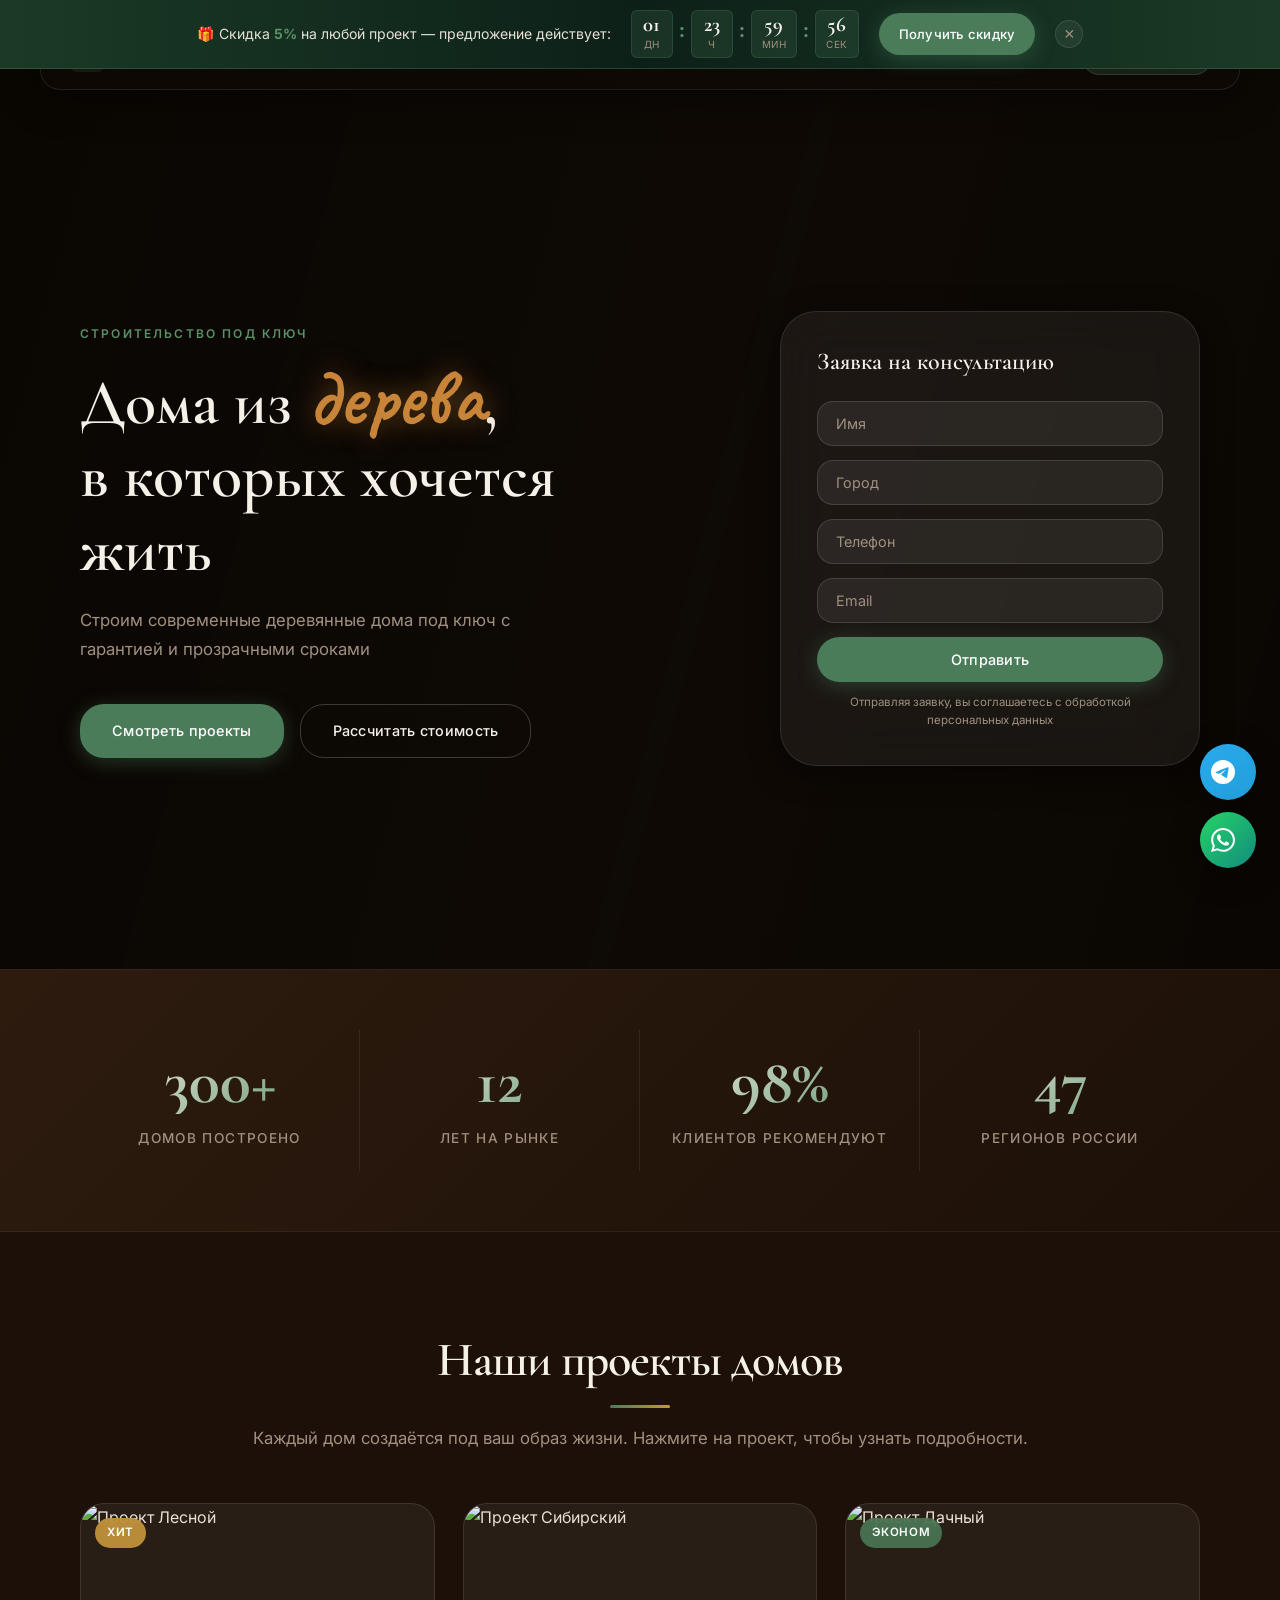
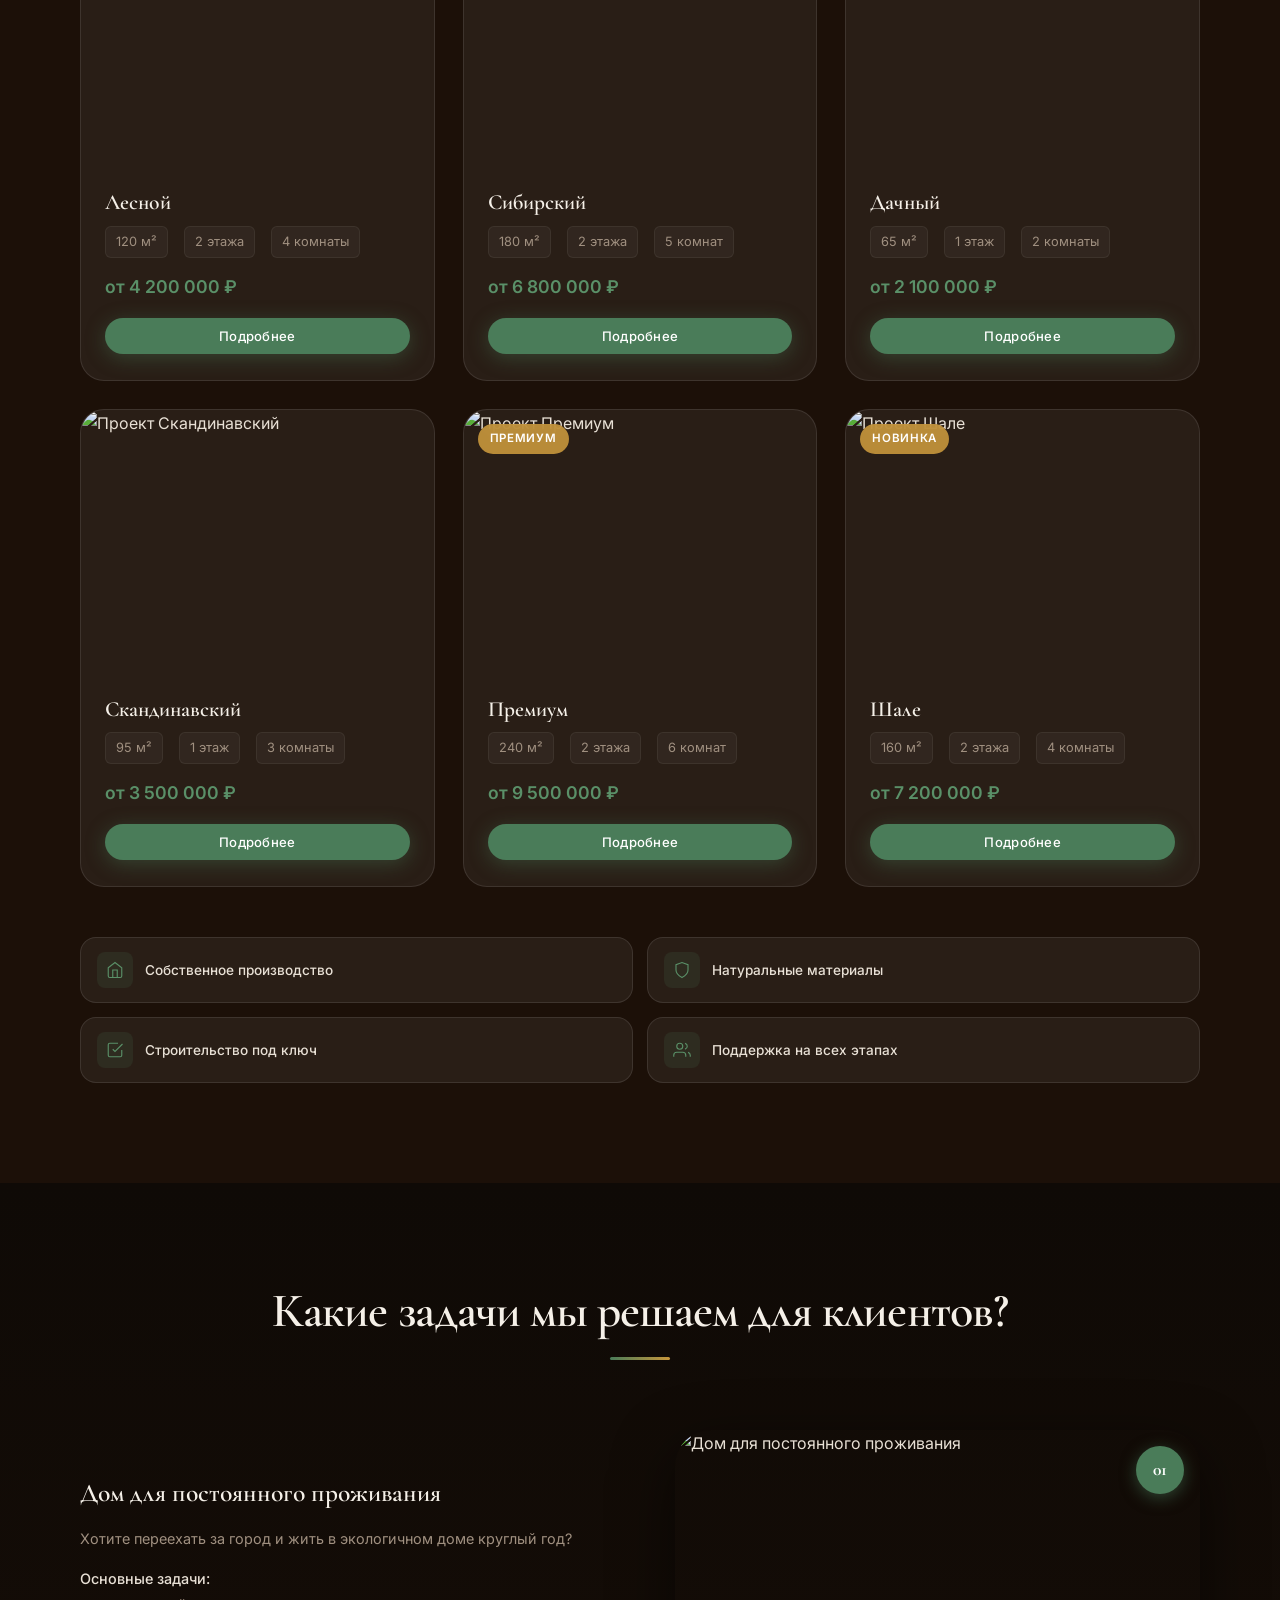
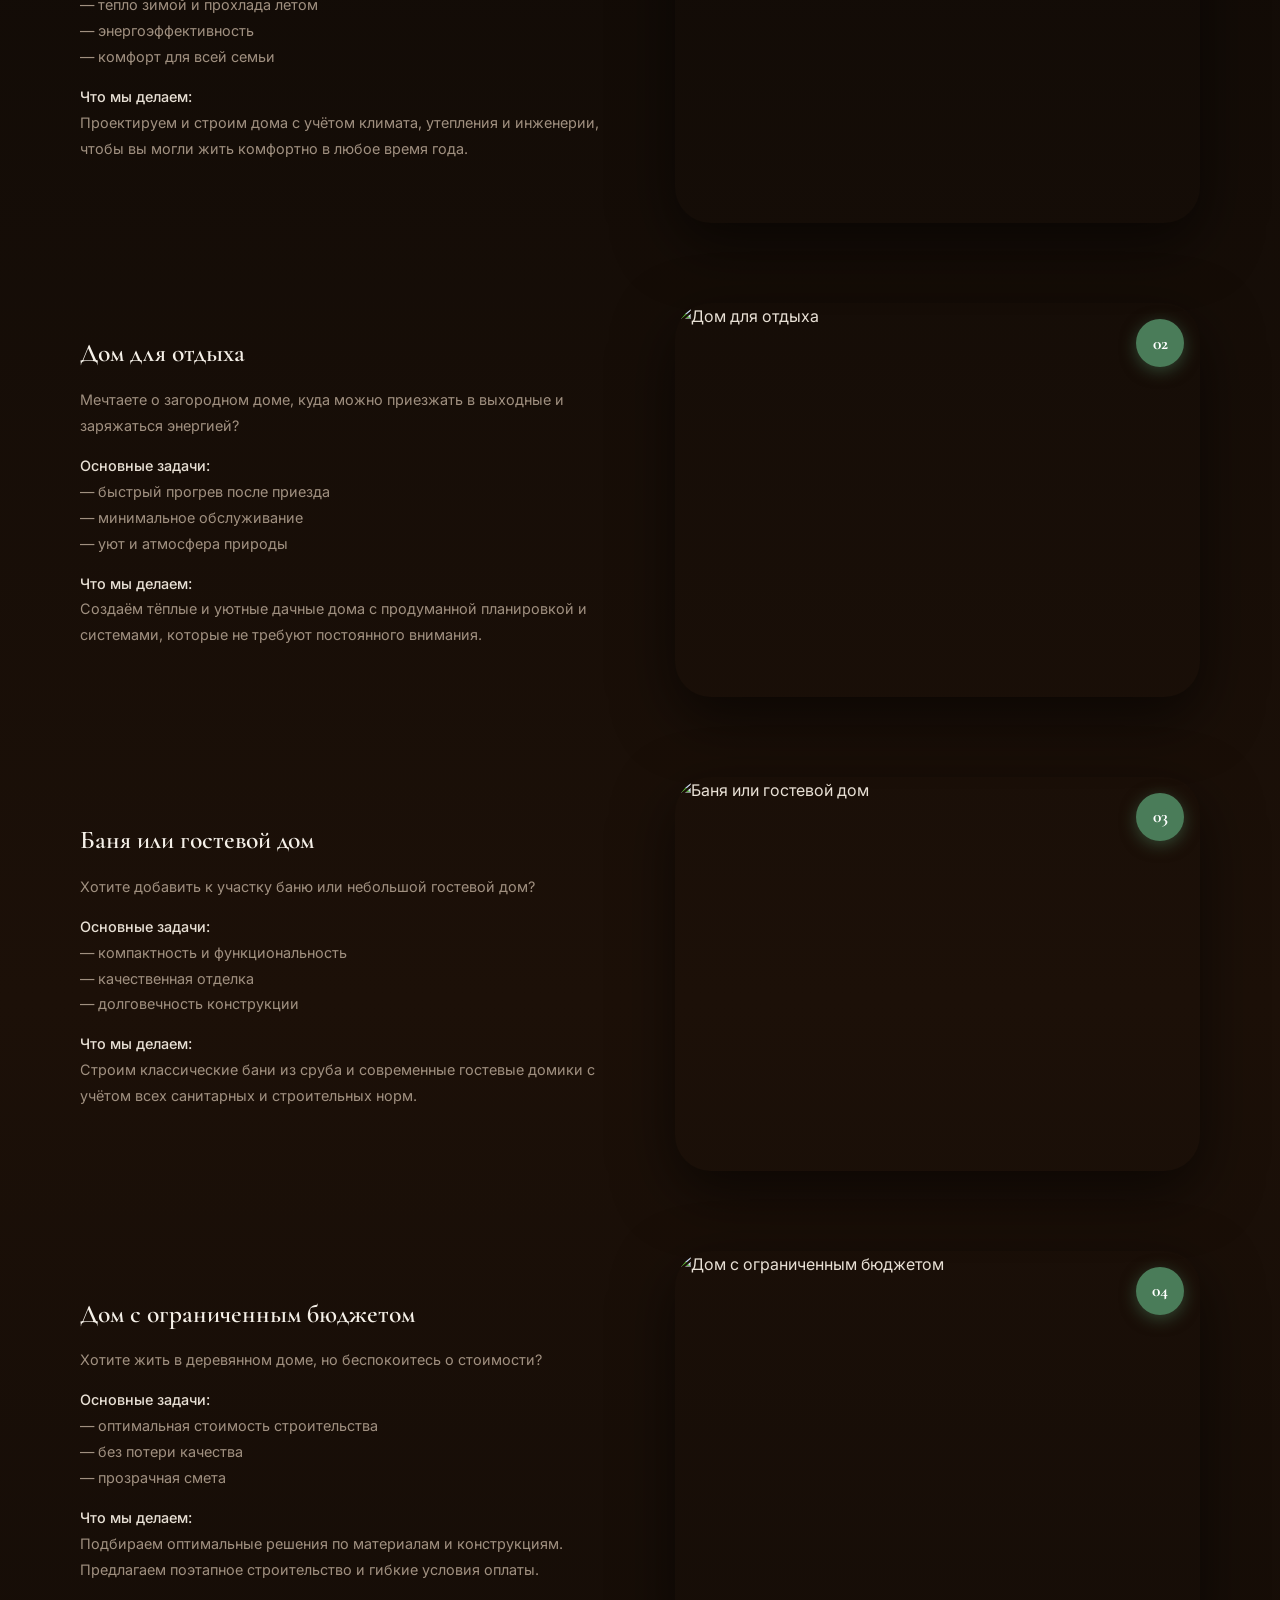
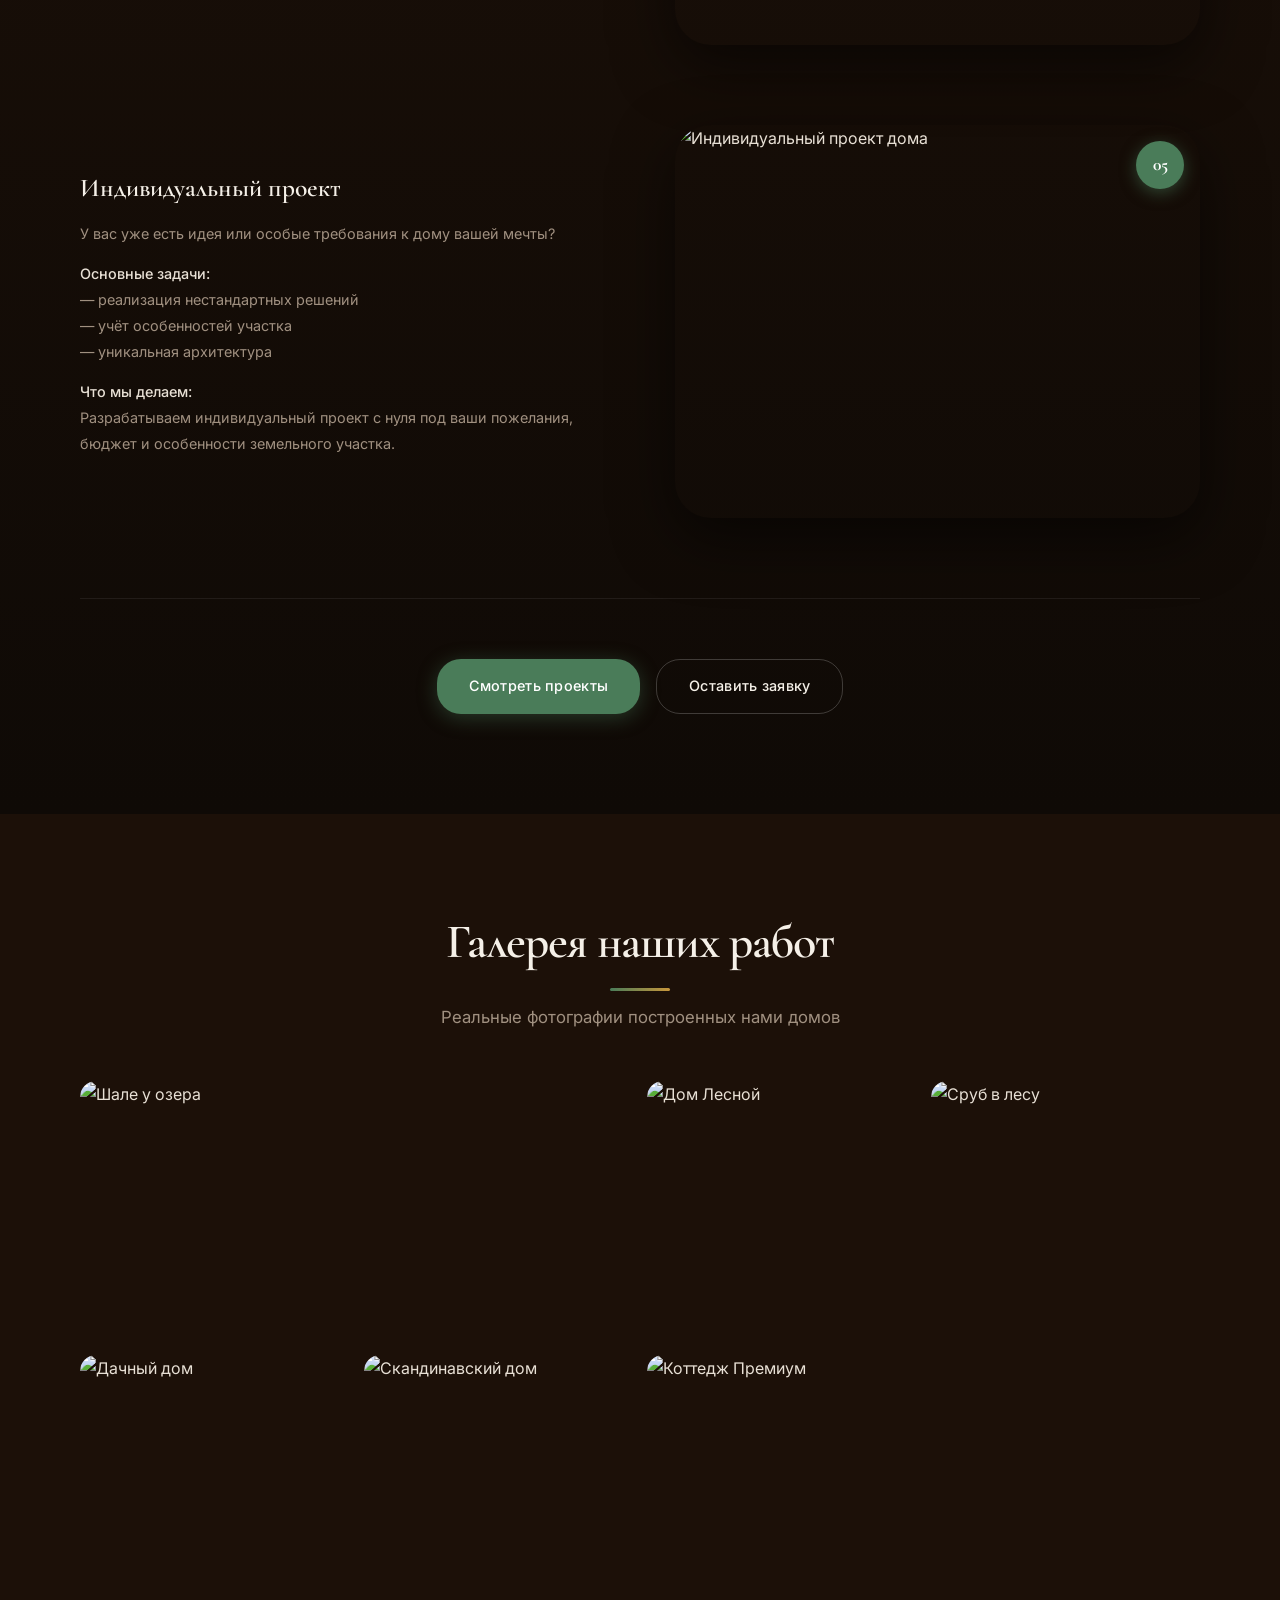
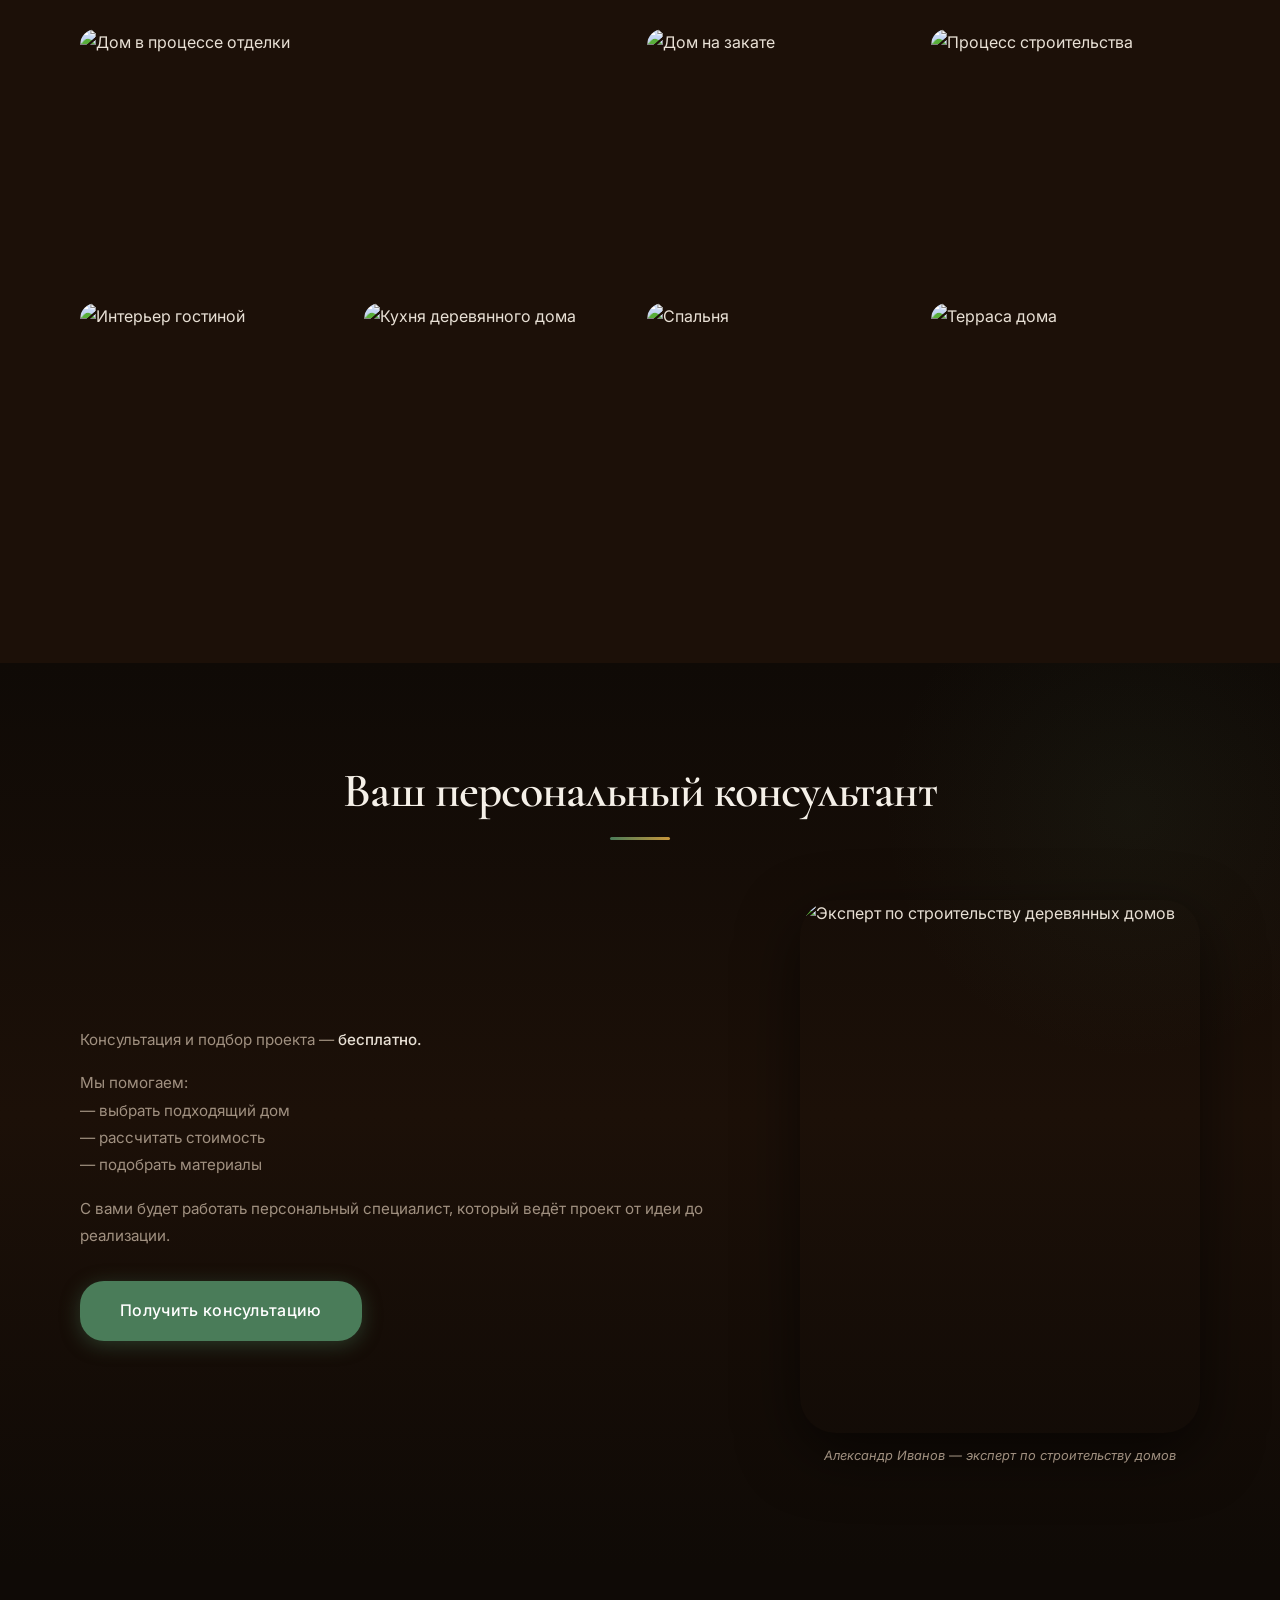
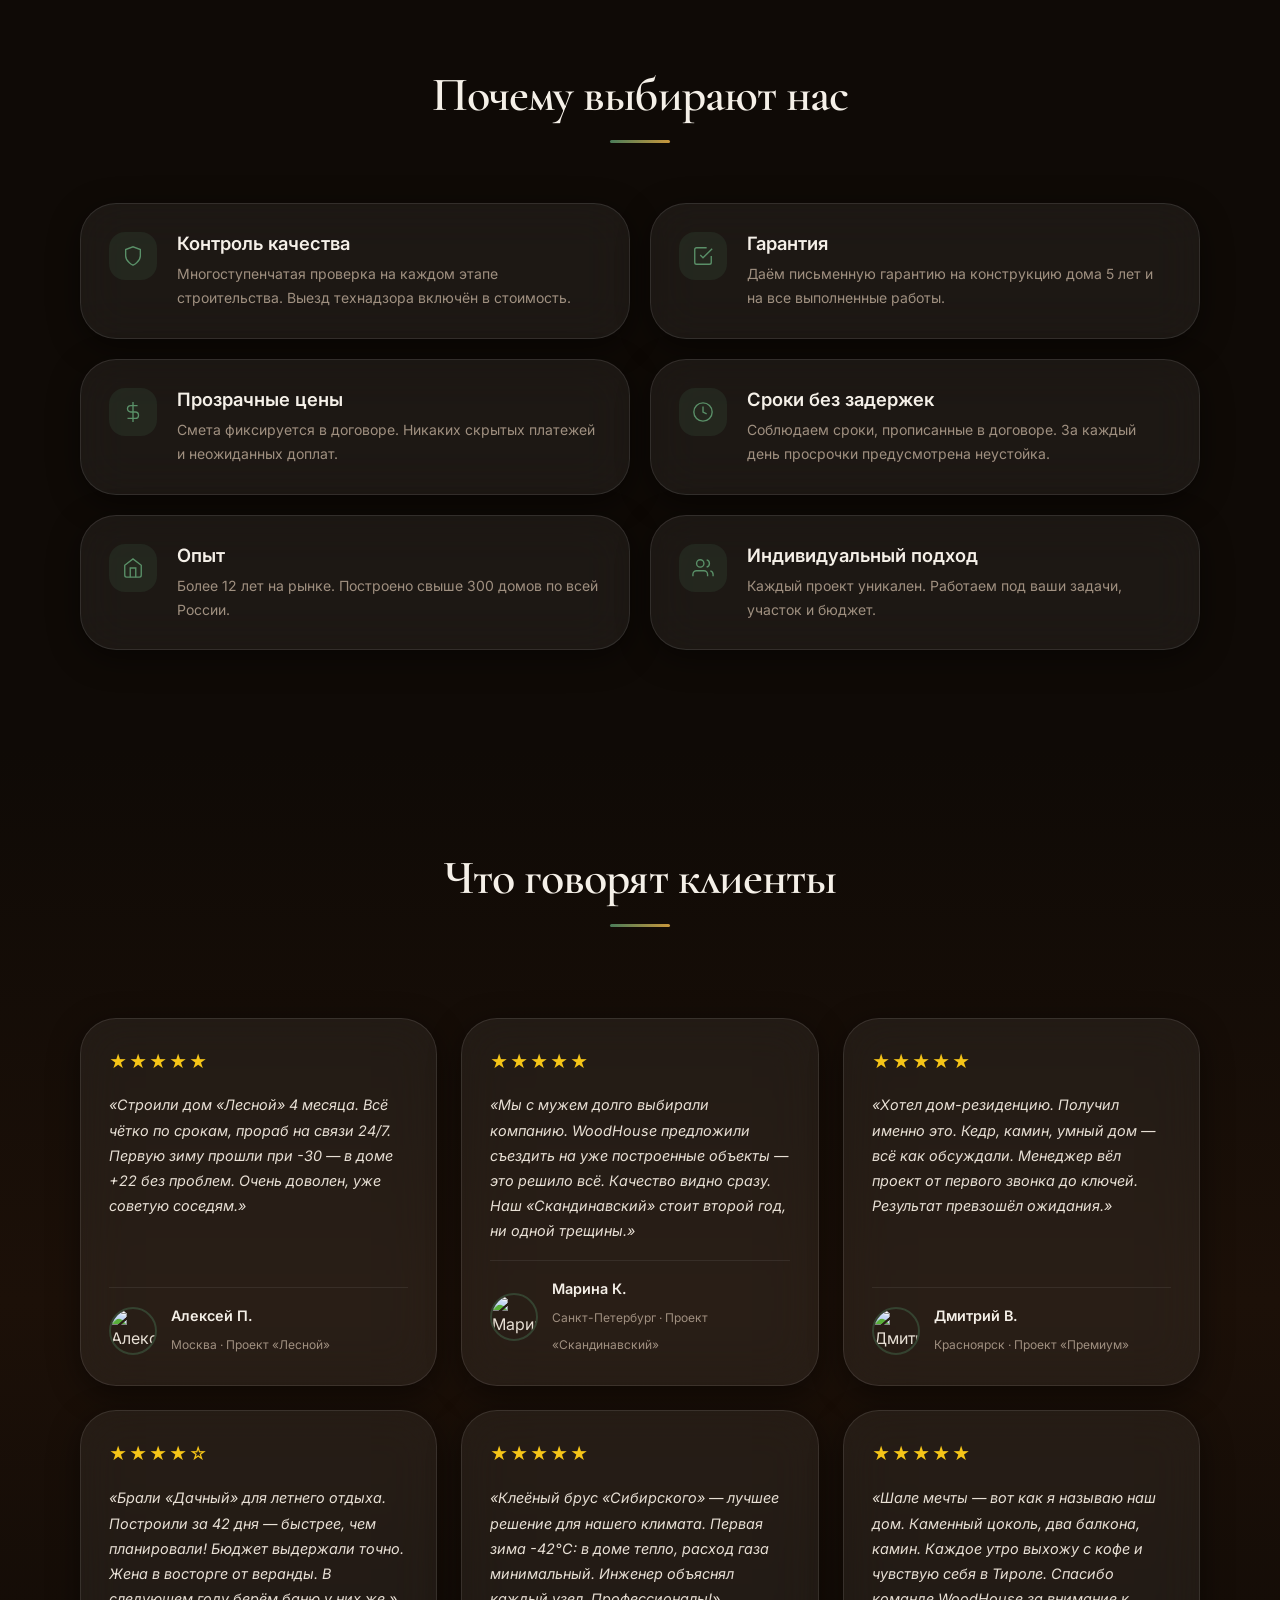
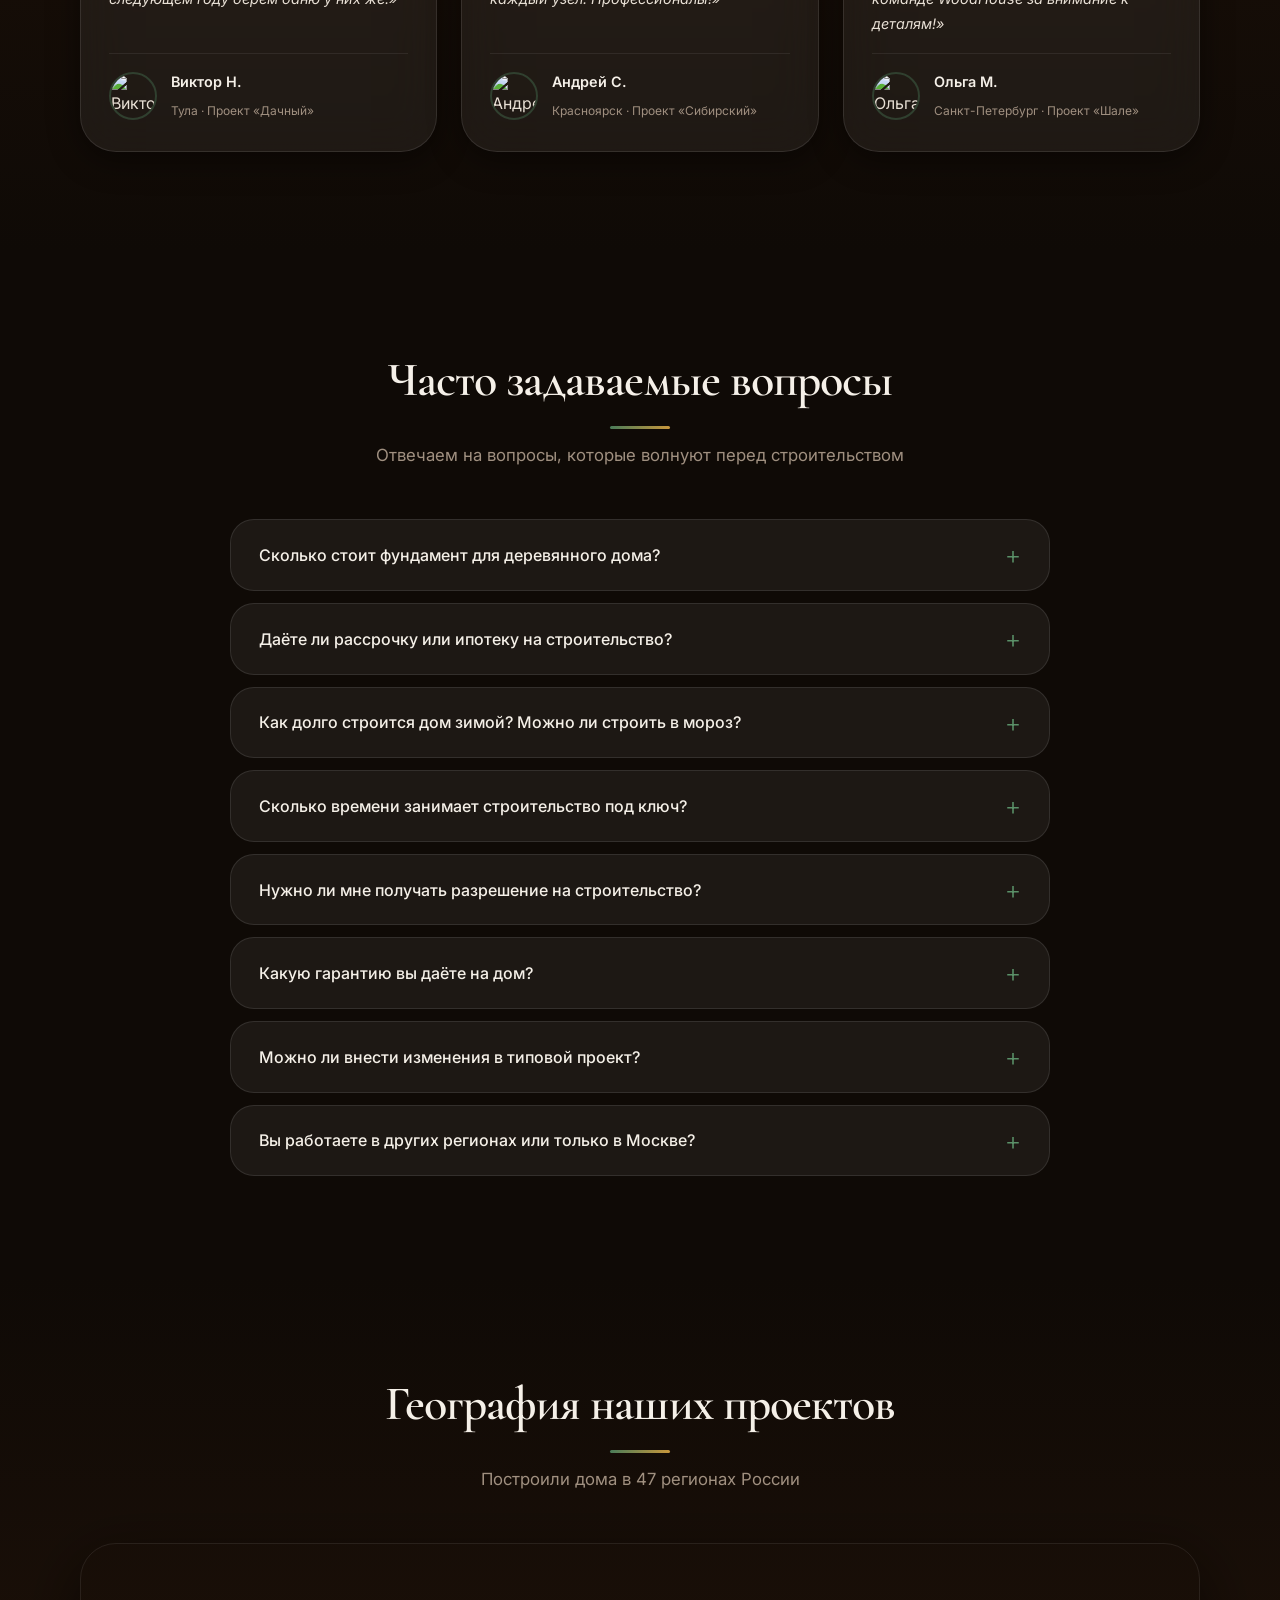
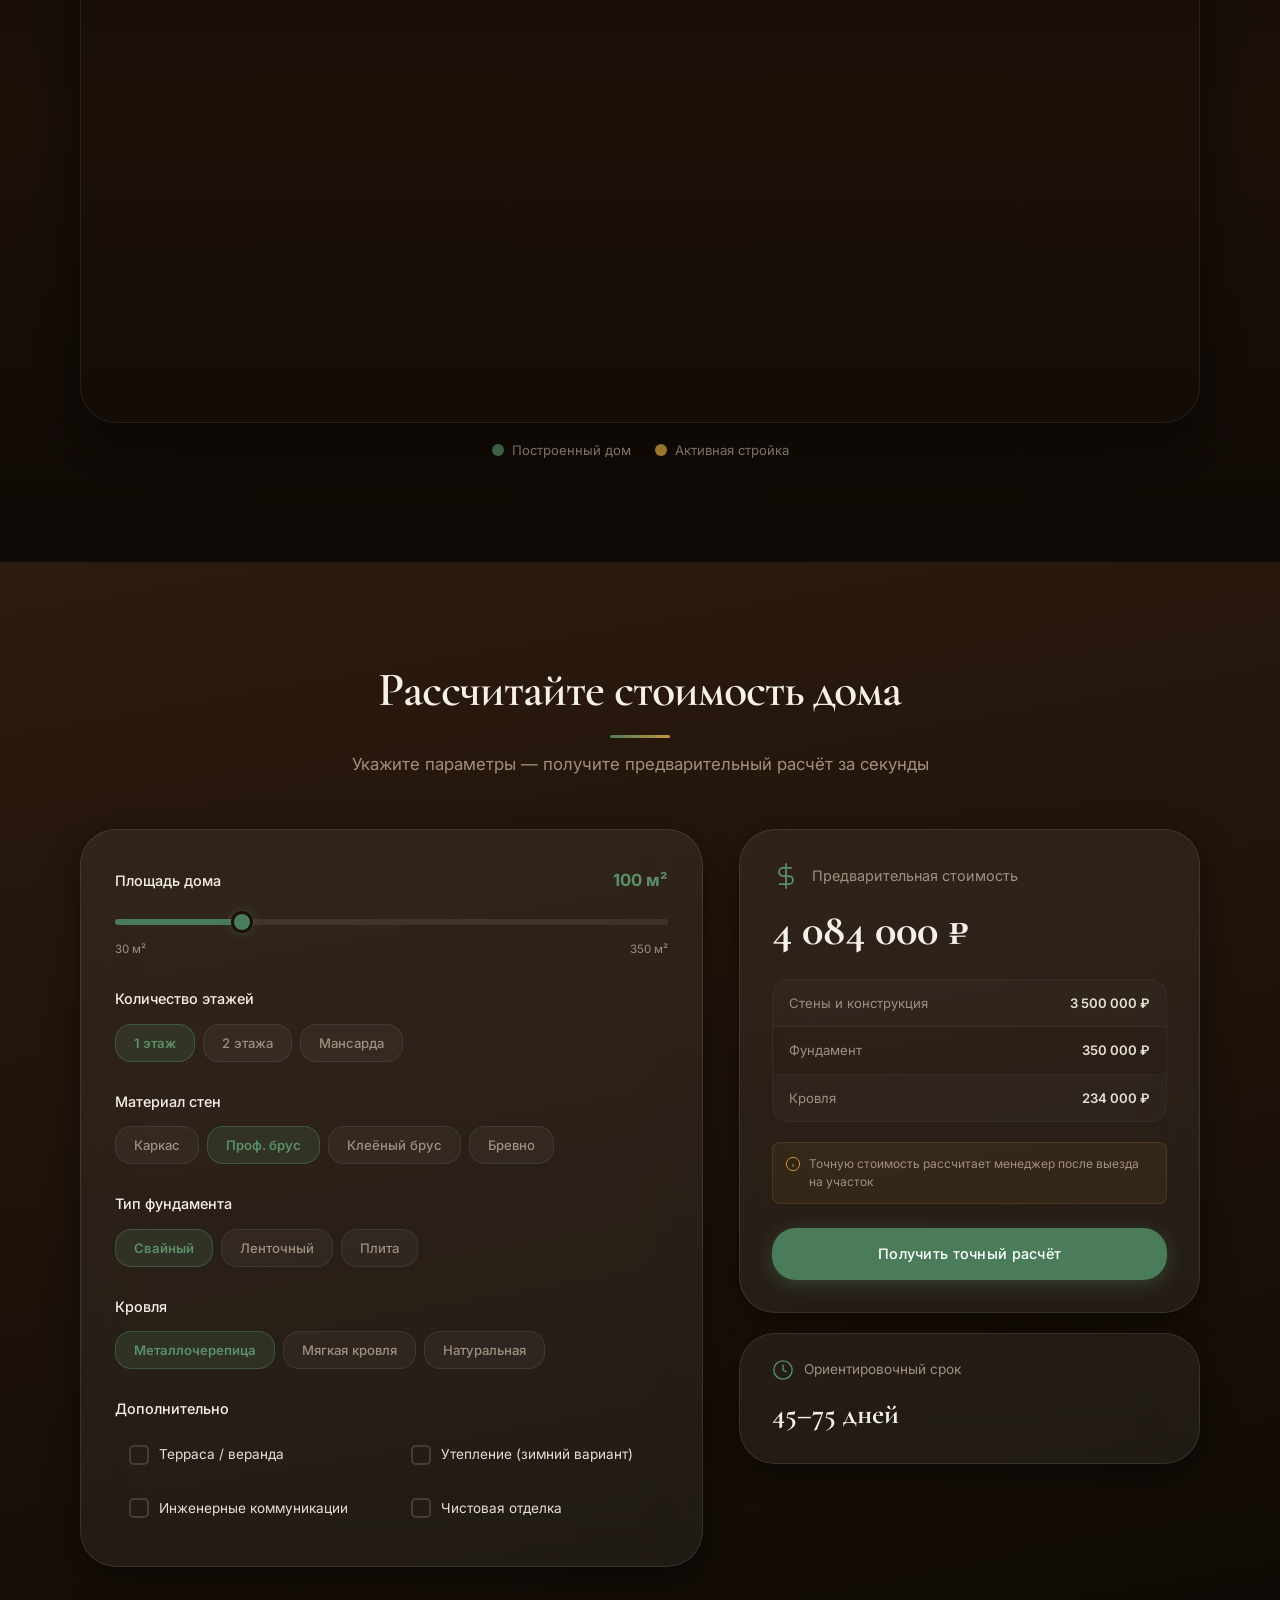
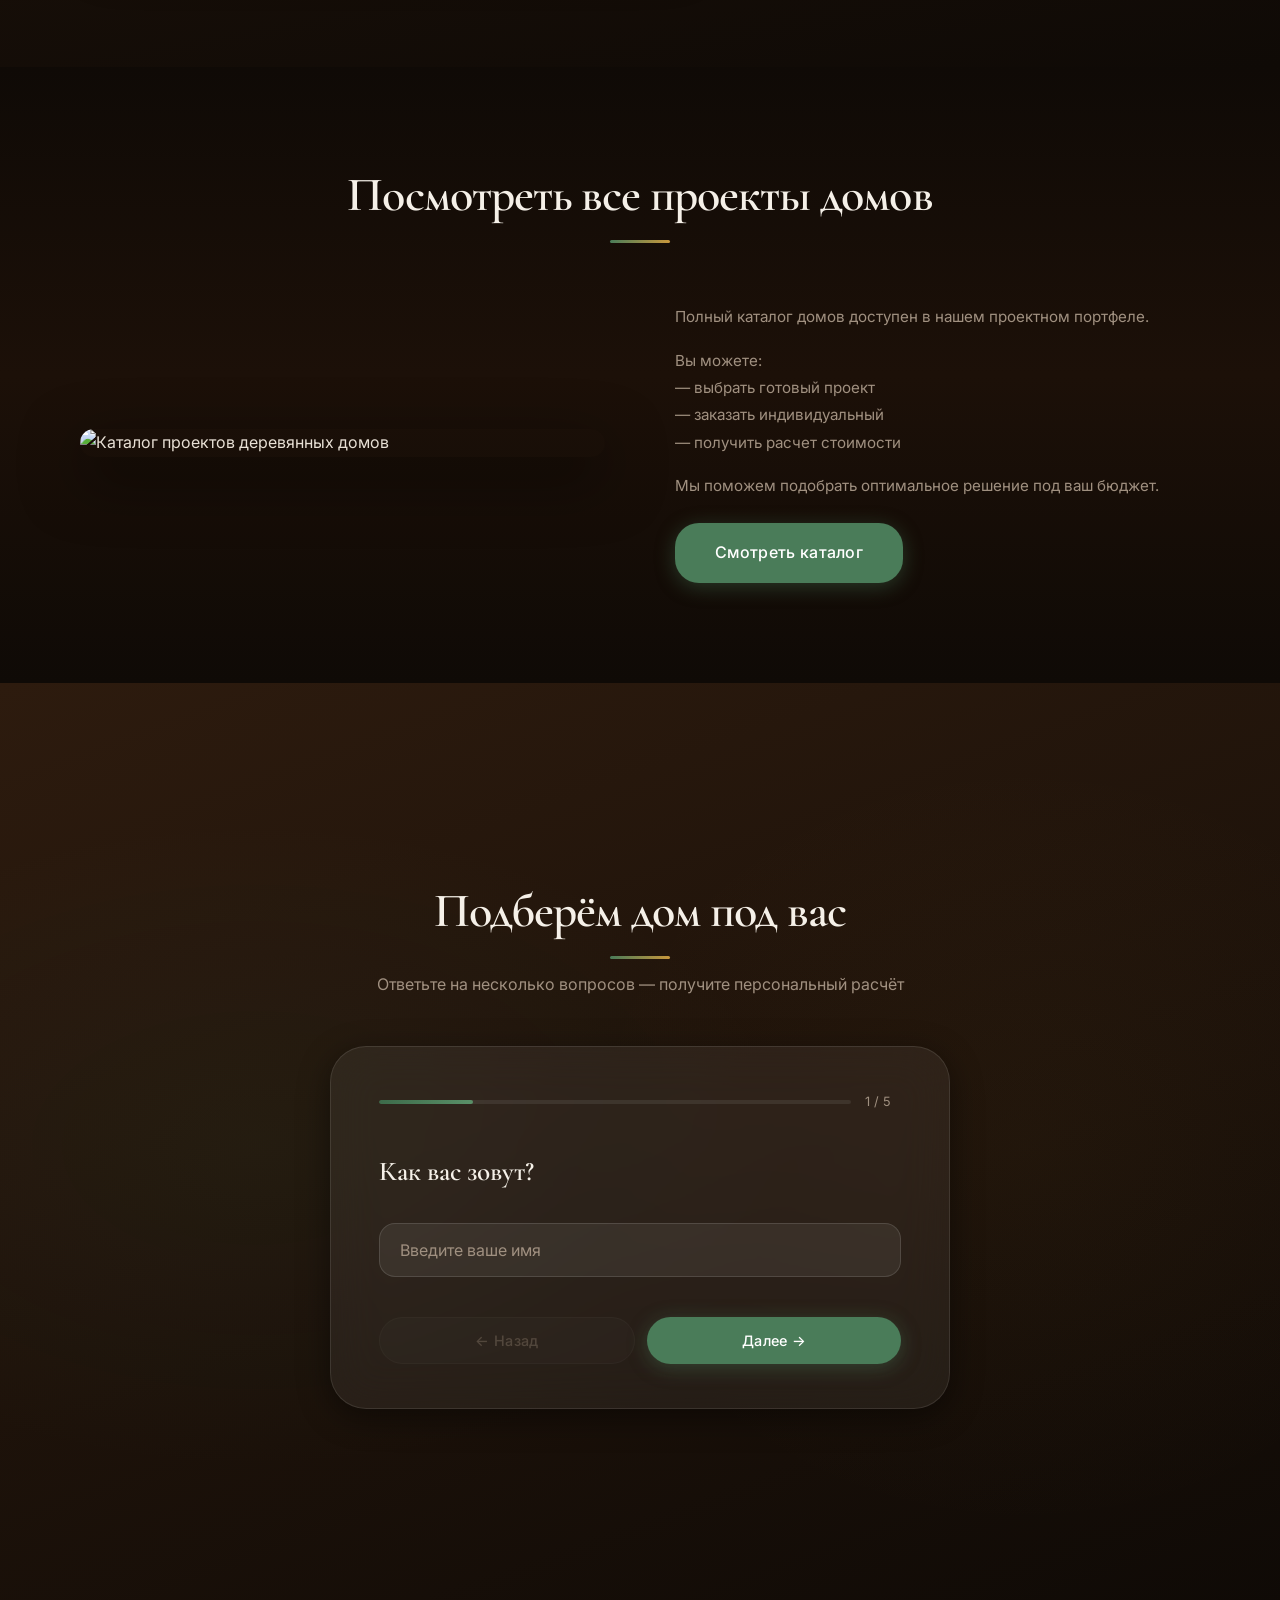
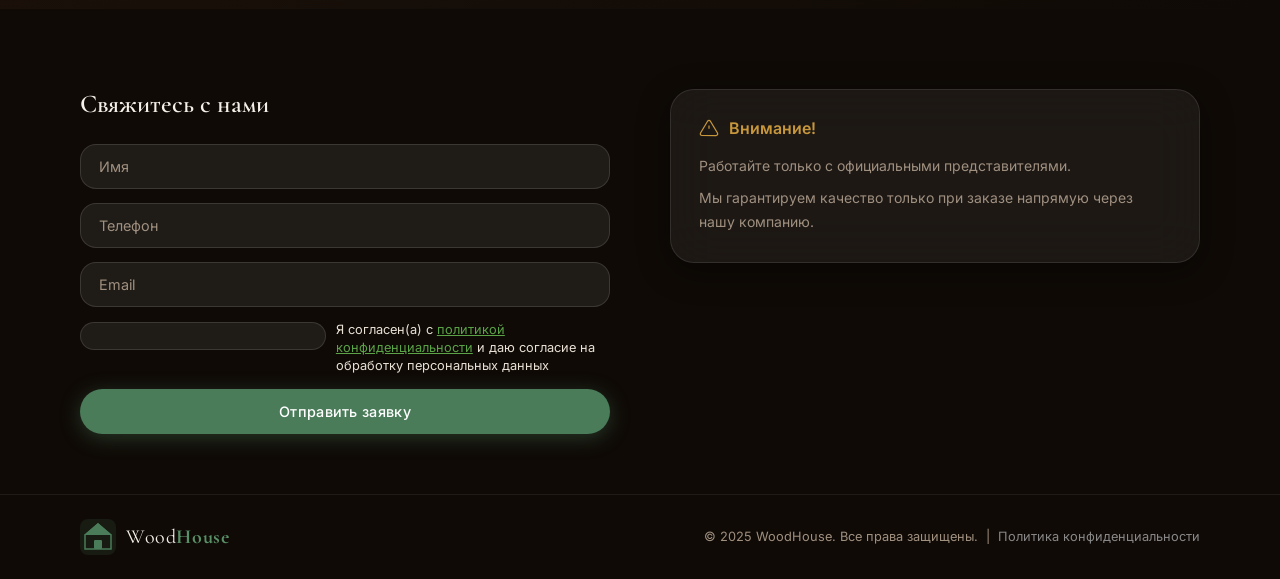
==== commit 16012788: "feat: add consent checkbox and privacy link to forms - Added consent checkbox with privacy policy li" ====
--- a/index.html
+++ b/index.html
@@ -1157,6 +1157,12 @@
             <div class="form-group">
               <input type="email" name="email" placeholder="Email" required>
             </div>
+            <div class="form-group form-group--consent">
+              <label class="consent-label">
+                <input type="checkbox" name="consent" required class="consent-checkbox">
+                <span>Я согласен(а) с <a href="privacy.html" target="_blank" class="consent-link">политикой конфиденциальности</a> и даю согласие на обработку персональных данных</span>
+              </label>
+            </div>
             <button type="submit" class="btn btn--primary btn--full">Отправить заявку</button>
           </form>
         </div>
@@ -1186,7 +1192,7 @@
           </svg>
           <span class="logo-text">Wood<strong>House</strong></span>
         </a>
-        <p class="footer__copy">© 2025 WoodHouse. Все права защищены.</p>
+        <p class="footer__copy">© 2025 WoodHouse. Все права защищены. &nbsp;|&nbsp; <a href="privacy.html" style="color:var(--text-muted,#888);text-decoration:none;" onmouseover="this.style.color='#5aa346'" onmouseout="this.style.color='var(--text-muted,#888)'">Политика конфиденциальности</a></p>
       </div>
     </div>
   </footer>
@@ -1215,7 +1221,7 @@
         <input type="tel" placeholder="+7 (___) ___-__-__" required class="exit-popup__input" id="exitPhone">
         <button type="submit" class="btn btn--primary btn--full">Хочу скидку 5%</button>
       </form>
-      <p class="exit-popup__disclaimer">Без спама. Только один звонок от менеджера.</p>
+      <p class="exit-popup__disclaimer">Без спама. Только один звонок от менеджера.<br><a href="privacy.html" target="_blank" style="color:#5aa346;font-size:0.8rem;">Политика конфиденциальности</a></p>
     </div>
   </div>
 
--- a/style.css
+++ b/style.css
@@ -0,0 +1,2353 @@
+/* ══════════════════════════════════════════
+   ROOT & VARIABLES
+══════════════════════════════════════════ */
+:root {
+  --c-dark:        #0F0A06;
+  --c-dark-2:      #1C1008;
+  --c-dark-3:      #2D1B0E;
+  --c-dark-4:      #3D2314;
+  --c-green:       #4A7C59;
+  --c-green-light: #5A9068;
+  --c-green-dark:  #3D6B4A;
+  --c-beige:       #F5F0E8;
+  --c-beige-dark:  #EDE8DC;
+  --c-text:        #E8E0D5;
+  --c-text-muted:  #A09080;
+  --c-accent:      #C8973C;
+
+  --glass-bg:      rgba(255,255,255,0.06);
+  --glass-bg-2:    rgba(255,255,255,0.10);
+  --glass-border:  rgba(255,255,255,0.10);
+  --glass-blur:    blur(24px);
+
+  --r-sm:  8px;
+  --r-md:  16px;
+  --r-lg:  24px;
+  --r-xl:  36px;
+
+  --shadow-sm:  0 2px 12px rgba(0,0,0,0.35);
+  --shadow-md:  0 8px 32px rgba(0,0,0,0.45);
+  --shadow-lg:  0 20px 60px rgba(0,0,0,0.55);
+
+  --ease:  cubic-bezier(0.4,0,0.2,1);
+  --t:     0.35s;
+
+  --container: 1200px;
+  --section-gap: 100px;
+}
+
+/* ══════════════════════════════════════════
+   RESET
+══════════════════════════════════════════ */
+*, *::before, *::after { box-sizing: border-box; margin: 0; padding: 0; }
+html { scroll-behavior: smooth; font-size: 16px; }
+body {
+  font-family: 'Inter', system-ui, sans-serif;
+  background: var(--c-dark);
+  color: var(--c-text);
+  line-height: 1.7;
+  overflow-x: hidden;
+  -webkit-font-smoothing: antialiased;
+}
+img { display: block; max-width: 100%; height: auto; }
+a { text-decoration: none; color: inherit; }
+button { cursor: pointer; font-family: inherit; border: none; background: none; }
+input, textarea, select { font-family: inherit; }
+
+/* ══════════════════════════════════════════
+   TYPOGRAPHY
+══════════════════════════════════════════ */
+h1, h2, h3, h4 {
+  font-family: 'Cormorant Garamond', Georgia, serif;
+  line-height: 1.2;
+  font-weight: 600;
+}
+h1 { font-size: clamp(2.4rem, 5vw, 4.2rem); }
+h2 { font-size: clamp(2rem, 4vw, 3rem); }
+h3 { font-size: clamp(1.4rem, 3vw, 2rem); }
+h4 { font-size: 1.15rem; font-family: 'Inter', sans-serif; font-weight: 600; }
+
+.section-title { color: var(--c-beige); letter-spacing: -0.02em; }
+.section-eyebrow {
+  display: inline-block;
+  font-size: 0.75rem;
+  font-weight: 600;
+  letter-spacing: 0.18em;
+  text-transform: uppercase;
+  color: var(--c-green-light);
+  margin-bottom: 16px;
+}
+.block-subtitle {
+  font-family: 'Cormorant Garamond', serif;
+  font-size: 1.5rem;
+  font-weight: 600;
+  color: var(--c-beige);
+  margin-bottom: 20px;
+}
+.block-text {
+  color: var(--c-text-muted);
+  font-size: 0.95rem;
+  margin-bottom: 16px;
+  line-height: 1.8;
+}
+.block-text strong { color: var(--c-text); font-weight: 500; }
+.text-center { text-align: center; }
+
+/* ══════════════════════════════════════════
+   LAYOUT
+══════════════════════════════════════════ */
+.container {
+  width: 100%;
+  max-width: var(--container);
+  margin: 0 auto;
+  padding: 0 40px;
+}
+.section { padding: var(--section-gap) 0; }
+
+/* ══════════════════════════════════════════
+   BUTTONS
+══════════════════════════════════════════ */
+.btn {
+  display: inline-flex;
+  align-items: center;
+  justify-content: center;
+  gap: 8px;
+  padding: 14px 32px;
+  border-radius: var(--r-lg);
+  font-size: 0.9rem;
+  font-weight: 500;
+  letter-spacing: 0.02em;
+  transition: all var(--t) var(--ease);
+  position: relative;
+  overflow: hidden;
+  white-space: nowrap;
+}
+.btn::after {
+  content: '';
+  position: absolute;
+  inset: 0;
+  background: rgba(255,255,255,0);
+  transition: background var(--t) var(--ease);
+  border-radius: inherit;
+}
+.btn:hover::after { background: rgba(255,255,255,0.06); }
+.btn:active { transform: scale(0.98); }
+
+.btn--primary {
+  background: var(--c-green);
+  color: #fff;
+  box-shadow: 0 4px 20px rgba(74,124,89,0.4);
+}
+.btn--primary:hover {
+  background: var(--c-green-light);
+  box-shadow: 0 6px 28px rgba(74,124,89,0.55);
+  transform: translateY(-1px);
+}
+
+.btn--outline {
+  background: transparent;
+  color: var(--c-beige);
+  border: 1.5px solid rgba(255,255,255,0.2);
+}
+.btn--outline:hover {
+  border-color: var(--c-green-light);
+  color: var(--c-green-light);
+  transform: translateY(-1px);
+}
+
+.btn--ghost {
+  background: rgba(255,255,255,0.05);
+  color: var(--c-text-muted);
+  border: 1px solid rgba(255,255,255,0.08);
+}
+.btn--ghost:hover:not(:disabled) {
+  background: rgba(255,255,255,0.1);
+  color: var(--c-text);
+}
+.btn--ghost:disabled { opacity: 0.35; cursor: default; }
+
+.btn--full { width: 100%; }
+.btn--lg { padding: 16px 40px; font-size: 1rem; }
+.btn--sm { padding: 10px 20px; font-size: 0.82rem; }
+
+/* ══════════════════════════════════════════
+   GLASS CARD
+══════════════════════════════════════════ */
+.glass-card {
+  background: var(--glass-bg);
+  backdrop-filter: var(--glass-blur);
+  -webkit-backdrop-filter: var(--glass-blur);
+  border: 1px solid var(--glass-border);
+  border-radius: var(--r-xl);
+  box-shadow: var(--shadow-md);
+  padding: 36px;
+}
+
+/* ══════════════════════════════════════════
+   FORMS
+══════════════════════════════════════════ */
+.form-title {
+  font-family: 'Cormorant Garamond', serif;
+  font-size: 1.5rem;
+  color: var(--c-beige);
+  margin-bottom: 24px;
+  font-weight: 600;
+}
+.form-group { margin-bottom: 14px; }
+.form-group input {
+  width: 100%;
+  background: rgba(255,255,255,0.07);
+  border: 1px solid rgba(255,255,255,0.12);
+  border-radius: var(--r-md);
+  padding: 13px 18px;
+  color: var(--c-text);
+  font-size: 0.9rem;
+  transition: border-color var(--t) var(--ease), background var(--t) var(--ease);
+  outline: none;
+}
+.form-group input::placeholder { color: var(--c-text-muted); }
+.form-group input:focus {
+  border-color: var(--c-green);
+  background: rgba(74,124,89,0.1);
+}
+.form-group input.error { border-color: #e05252; }
+.form-disclaimer {
+  font-size: 0.72rem;
+  color: var(--c-text-muted);
+  text-align: center;
+  margin-top: 12px;
+  line-height: 1.5;
+}
+
+/* ══════════════════════════════════════════
+   HEADER
+══════════════════════════════════════════ */
+.header {
+  position: fixed;
+  top: 0;
+  left: 0;
+  right: 0;
+  z-index: 1000;
+  padding: 18px 24px;
+  transition: padding var(--t) var(--ease);
+}
+.header.scrolled { padding: 10px 24px; }
+
+.header__inner {
+  max-width: var(--container);
+  margin: 0 auto;
+  display: flex;
+  align-items: center;
+  justify-content: space-between;
+  gap: 32px;
+  background: rgba(15,10,6,0.55);
+  backdrop-filter: blur(28px) saturate(1.4);
+  -webkit-backdrop-filter: blur(28px) saturate(1.4);
+  border: 1px solid rgba(255,255,255,0.09);
+  border-radius: 20px;
+  padding: 14px 28px;
+  box-shadow: 0 8px 40px rgba(0,0,0,0.4);
+  transition: background var(--t) var(--ease), box-shadow var(--t) var(--ease);
+}
+.header.scrolled .header__inner {
+  background: rgba(15,10,6,0.75);
+  box-shadow: 0 12px 50px rgba(0,0,0,0.55);
+}
+
+.header__logo {
+  display: flex;
+  align-items: center;
+  gap: 10px;
+  transition: opacity var(--t) var(--ease);
+}
+.header__logo:hover { opacity: 0.85; }
+.logo-icon { width: 36px; height: 36px; flex-shrink: 0; }
+.logo-text {
+  font-family: 'Cormorant Garamond', serif;
+  font-size: 1.25rem;
+  color: var(--c-beige);
+  letter-spacing: 0.03em;
+}
+.logo-text strong { color: var(--c-green-light); font-weight: 700; }
+
+.header__nav {
+  display: flex;
+  align-items: center;
+  gap: 8px;
+}
+.nav-link {
+  font-size: 0.875rem;
+  font-weight: 400;
+  color: var(--c-text-muted);
+  padding: 8px 16px;
+  border-radius: var(--r-md);
+  transition: color var(--t) var(--ease), background var(--t) var(--ease);
+  position: relative;
+}
+.nav-link::after {
+  content: '';
+  position: absolute;
+  bottom: 4px;
+  left: 50%;
+  transform: translateX(-50%) scaleX(0);
+  width: calc(100% - 32px);
+  height: 1.5px;
+  background: var(--c-green-light);
+  transition: transform var(--t) var(--ease);
+  border-radius: 2px;
+}
+.nav-link:hover { color: var(--c-beige); background: rgba(255,255,255,0.05); }
+.nav-link:hover::after { transform: translateX(-50%) scaleX(1); }
+.nav-link--cta {
+  background: rgba(74,124,89,0.2);
+  color: var(--c-green-light);
+  border: 1px solid rgba(74,124,89,0.3);
+}
+.nav-link--cta:hover { background: var(--c-green); color: #fff; }
+.nav-link--cta::after { display: none; }
+
+/* Burger */
+.burger {
+  display: none;
+  flex-direction: column;
+  gap: 5px;
+  padding: 6px;
+  border-radius: 8px;
+  transition: background var(--t) var(--ease);
+}
+.burger:hover { background: rgba(255,255,255,0.08); }
+.burger span {
+  display: block;
+  width: 22px;
+  height: 2px;
+  background: var(--c-text);
+  border-radius: 2px;
+  transition: all var(--t) var(--ease);
+}
+.burger.active span:nth-child(1) { transform: translateY(7px) rotate(45deg); }
+.burger.active span:nth-child(2) { opacity: 0; transform: scaleX(0); }
+.burger.active span:nth-child(3) { transform: translateY(-7px) rotate(-45deg); }
+
+/* Mobile nav */
+.mobile-nav {
+  position: fixed;
+  top: 0;
+  left: 0;
+  right: 0;
+  bottom: 0;
+  z-index: 999;
+  background: rgba(15,10,6,0.96);
+  backdrop-filter: blur(20px);
+  -webkit-backdrop-filter: blur(20px);
+  display: flex;
+  flex-direction: column;
+  align-items: center;
+  justify-content: center;
+  gap: 12px;
+  opacity: 0;
+  pointer-events: none;
+  transition: opacity var(--t) var(--ease);
+}
+.mobile-nav.open { opacity: 1; pointer-events: all; }
+.mobile-nav__link {
+  font-family: 'Cormorant Garamond', serif;
+  font-size: 2rem;
+  color: var(--c-text);
+  padding: 12px 32px;
+  border-radius: var(--r-lg);
+  transition: color var(--t) var(--ease), background var(--t) var(--ease);
+}
+.mobile-nav__link:hover { color: var(--c-green-light); background: rgba(74,124,89,0.1); }
+
+/* ══════════════════════════════════════════
+   HERO
+══════════════════════════════════════════ */
+.hero {
+  position: relative;
+  min-height: 100vh;
+  display: flex;
+  align-items: center;
+}
+.hero__bg {
+  position: absolute;
+  inset: 0;
+  background-size: cover;
+  background-position: center;
+  background-repeat: no-repeat;
+  z-index: 0;
+}
+.hero__overlay {
+  position: absolute;
+  inset: 0;
+  background: linear-gradient(
+    105deg,
+    rgba(10,6,2,0.88) 0%,
+    rgba(15,10,6,0.70) 55%,
+    rgba(10,6,2,0.82) 100%
+  );
+  z-index: 1;
+}
+.hero__container {
+  position: relative;
+  z-index: 2;
+  display: grid;
+  grid-template-columns: 1fr 420px;
+  gap: 60px;
+  align-items: center;
+  padding-top: 120px;
+  padding-bottom: 80px;
+}
+.hero__content { max-width: 620px; }
+.hero__title {
+  color: var(--c-beige);
+  margin-bottom: 20px;
+  line-height: 1.15;
+}
+.hero__title .highlight-word {
+  font-family: 'Caveat', cursive;
+  font-weight: 700;
+  font-size: 1.25em;
+  color: #78D98A;
+  background: none;
+  -webkit-background-clip: unset;
+  -webkit-text-fill-color: #78D98A;
+  background-clip: unset;
+  text-shadow: 0 0 24px rgba(120,217,138,0.4);
+  letter-spacing: 0.02em;
+  line-height: 0.9;
+  display: inline-block;
+  transform: rotate(-1deg);
+}
+.hero__subtitle {
+  font-size: 1.05rem;
+  color: var(--c-text-muted);
+  margin-bottom: 40px;
+  line-height: 1.7;
+  max-width: 500px;
+}
+.hero__buttons {
+  display: flex;
+  gap: 16px;
+  flex-wrap: wrap;
+}
+.hero__form-wrap { width: 100%; }
+
+/* ══════════════════════════════════════════
+   HOUSES / PROJECTS
+══════════════════════════════════════════ */
+.houses { background: var(--c-dark-2); }
+.houses .section-title { margin-bottom: 16px; }
+.section-subtitle {
+  color: var(--c-text-muted);
+  font-size: 1.05rem;
+  margin-bottom: 50px;
+}
+.projects-grid {
+  display: grid;
+  grid-template-columns: repeat(3, 1fr);
+  gap: 28px;
+  margin-bottom: 50px;
+}
+.projects-grid .project-card:nth-child(4),
+.projects-grid .project-card:nth-child(5) {
+  /* Last two cards span wider on 3-col grid */
+}
+
+/* ── Project Card ── */
+.project-card {
+  background: var(--glass-bg);
+  border: 1px solid var(--glass-border);
+  border-radius: var(--r-lg);
+  overflow: hidden;
+  cursor: pointer;
+  transition: transform var(--t) var(--ease), box-shadow var(--t) var(--ease), border-color var(--t) var(--ease);
+}
+.project-card:hover {
+  transform: translateY(-6px);
+  box-shadow: var(--shadow-lg);
+  border-color: rgba(74,124,89,0.35);
+}
+.project-card__img {
+  position: relative;
+  overflow: hidden;
+}
+.project-card__img img {
+  width: 100%;
+  aspect-ratio: 4/3;
+  object-fit: cover;
+  transition: transform 0.6s var(--ease);
+}
+.project-card:hover .project-card__img img {
+  transform: scale(1.06);
+}
+.project-card__badge {
+  position: absolute;
+  top: 14px;
+  left: 14px;
+  background: rgba(200,151,60,0.9);
+  color: #fff;
+  font-size: 0.72rem;
+  font-weight: 600;
+  text-transform: uppercase;
+  letter-spacing: 0.06em;
+  padding: 5px 12px;
+  border-radius: 20px;
+  backdrop-filter: blur(8px);
+}
+.project-card__badge--green { background: rgba(74,124,89,0.85); }
+.project-card__badge--gold  { background: rgba(200,151,60,0.9); }
+
+.project-card__body {
+  padding: 22px 24px 26px;
+}
+.project-card__name {
+  font-family: 'Cormorant Garamond', serif;
+  font-size: 1.35rem;
+  font-weight: 600;
+  margin-bottom: 10px;
+  color: var(--c-beige);
+}
+.project-card__specs {
+  display: flex;
+  gap: 16px;
+  margin-bottom: 14px;
+  flex-wrap: wrap;
+}
+.project-card__specs span {
+  display: flex;
+  align-items: center;
+  gap: 5px;
+  font-size: 0.8rem;
+  color: var(--c-text-muted);
+  padding: 4px 10px;
+  background: rgba(255,255,255,0.04);
+  border-radius: 6px;
+  border: 1px solid rgba(255,255,255,0.06);
+}
+.project-card__price {
+  font-size: 1.1rem;
+  font-weight: 600;
+  color: var(--c-green-light);
+  margin-bottom: 16px;
+}
+.project-card__btn {
+  width: 100%;
+}
+
+/* ── Project Modal ── */
+.project-modal {
+  position: fixed;
+  inset: 0;
+  z-index: 2000;
+  display: flex;
+  align-items: flex-start;
+  justify-content: center;
+  opacity: 0;
+  visibility: hidden;
+  transition: opacity 0.4s var(--ease), visibility 0.4s;
+  overflow-y: auto;
+  padding: 40px 20px;
+}
+.project-modal.active {
+  opacity: 1;
+  visibility: visible;
+}
+.project-modal__overlay {
+  position: fixed;
+  inset: 0;
+  background: rgba(0,0,0,0.85);
+  backdrop-filter: blur(8px);
+}
+.project-modal__container {
+  position: relative;
+  width: 100%;
+  max-width: 900px;
+  background: var(--c-dark-2);
+  border: 1px solid var(--glass-border);
+  border-radius: var(--r-xl);
+  overflow: hidden;
+  box-shadow: var(--shadow-lg);
+  transform: translateY(30px) scale(0.97);
+  transition: transform 0.4s var(--ease);
+}
+.project-modal.active .project-modal__container {
+  transform: translateY(0) scale(1);
+}
+.project-modal__close {
+  position: absolute;
+  top: 20px;
+  right: 20px;
+  z-index: 10;
+  width: 44px;
+  height: 44px;
+  background: rgba(0,0,0,0.5);
+  backdrop-filter: blur(12px);
+  border: 1px solid rgba(255,255,255,0.15);
+  border-radius: 50%;
+  color: #fff;
+  font-size: 24px;
+  cursor: pointer;
+  display: flex;
+  align-items: center;
+  justify-content: center;
+  transition: background var(--t) var(--ease);
+}
+.project-modal__close:hover { background: rgba(0,0,0,0.7); }
+
+.project-modal__hero {
+  position: relative;
+  width: 100%;
+  height: 400px;
+  overflow: hidden;
+}
+.project-modal__hero img {
+  width: 100%;
+  height: 100%;
+  object-fit: cover;
+}
+.project-modal__hero-overlay {
+  position: absolute;
+  bottom: 0;
+  left: 0;
+  right: 0;
+  padding: 40px 40px 30px;
+  background: linear-gradient(transparent, rgba(0,0,0,0.8));
+}
+.project-modal__title {
+  font-family: 'Cormorant Garamond', serif;
+  font-size: 2.2rem;
+  font-weight: 700;
+  color: #fff;
+  margin-bottom: 6px;
+}
+.project-modal__price {
+  font-size: 1.2rem;
+  color: var(--c-green-light);
+  font-weight: 600;
+}
+
+.project-modal__specs {
+  display: flex;
+  flex-wrap: wrap;
+  gap: 0;
+  border-bottom: 1px solid var(--glass-border);
+}
+.project-modal__spec-item {
+  flex: 1;
+  min-width: 120px;
+  text-align: center;
+  padding: 22px 16px;
+  border-right: 1px solid var(--glass-border);
+}
+.project-modal__spec-item:last-child { border-right: none; }
+.project-modal__spec-value {
+  display: block;
+  font-size: 1.4rem;
+  font-weight: 700;
+  color: var(--c-beige);
+  font-family: 'Cormorant Garamond', serif;
+}
+.project-modal__spec-label {
+  font-size: 0.75rem;
+  color: var(--c-text-muted);
+  text-transform: uppercase;
+  letter-spacing: 0.08em;
+  margin-top: 4px;
+}
+
+.project-modal__section {
+  padding: 32px 40px;
+  border-bottom: 1px solid rgba(255,255,255,0.05);
+}
+.project-modal__section h3 {
+  font-family: 'Cormorant Garamond', serif;
+  font-size: 1.5rem;
+  font-weight: 600;
+  color: var(--c-beige);
+  margin-bottom: 18px;
+}
+.project-modal__section p {
+  color: var(--c-text);
+  line-height: 1.8;
+}
+
+/* Gallery inside modal */
+.project-modal__gallery {
+  display: grid;
+  grid-template-columns: repeat(3, 1fr);
+  gap: 10px;
+}
+.project-modal__gallery img {
+  width: 100%;
+  aspect-ratio: 4/3;
+  object-fit: cover;
+  border-radius: var(--r-md);
+  cursor: pointer;
+  transition: transform var(--t) var(--ease), opacity var(--t);
+}
+.project-modal__gallery img:hover {
+  transform: scale(1.04);
+  opacity: 0.85;
+}
+.project-modal__gallery img:first-child {
+  grid-column: span 2;
+  grid-row: span 2;
+  aspect-ratio: auto;
+  height: 100%;
+}
+
+/* Stages inside modal */
+.project-modal__stages {
+  display: grid;
+  grid-template-columns: 1fr 1fr;
+  gap: 20px;
+}
+.stage-card {
+  background: var(--glass-bg);
+  border: 1px solid var(--glass-border);
+  border-radius: var(--r-md);
+  overflow: hidden;
+}
+.stage-card__img {
+  width: 100%;
+  aspect-ratio: 16/9;
+  object-fit: cover;
+}
+.stage-card__body {
+  padding: 16px 18px;
+}
+.stage-card__num {
+  display: inline-block;
+  width: 28px;
+  height: 28px;
+  line-height: 28px;
+  text-align: center;
+  background: var(--c-green);
+  color: #fff;
+  border-radius: 50%;
+  font-size: 0.75rem;
+  font-weight: 700;
+  margin-bottom: 8px;
+}
+.stage-card__title {
+  font-size: 0.95rem;
+  font-weight: 600;
+  color: var(--c-beige);
+  margin-bottom: 4px;
+}
+.stage-card__text {
+  font-size: 0.8rem;
+  color: var(--c-text-muted);
+  line-height: 1.5;
+}
+
+/* Project Story */
+.project-story {
+  display: flex;
+  flex-direction: column;
+  gap: 24px;
+}
+.project-story__block {
+  padding: 20px 24px;
+  background: rgba(255,255,255,0.03);
+  border: 1px solid rgba(255,255,255,0.06);
+  border-radius: var(--r-md);
+  border-left: 3px solid var(--c-green);
+}
+.project-story__block--result {
+  border-left-color: var(--c-accent);
+  background: rgba(200,151,60,0.04);
+}
+.project-story__label {
+  display: inline-block;
+  font-size: 0.72rem;
+  font-weight: 700;
+  text-transform: uppercase;
+  letter-spacing: 0.12em;
+  color: var(--c-green-light);
+  margin-bottom: 10px;
+  padding: 3px 10px;
+  background: rgba(74,124,89,0.15);
+  border-radius: 4px;
+}
+.project-story__block--result .project-story__label {
+  color: var(--c-accent);
+  background: rgba(200,151,60,0.12);
+}
+.project-story__block p {
+  color: var(--c-text);
+  font-size: 0.9rem;
+  line-height: 1.8;
+}
+
+/* Modal CTA */
+.project-modal__cta {
+  display: flex;
+  gap: 16px;
+  padding: 32px 40px;
+  justify-content: center;
+  flex-wrap: wrap;
+}
+.project-modal__cta-btn {
+  flex: 1;
+  max-width: 360px;
+}
+.quality-grid {
+  display: grid;
+  grid-template-columns: 1fr 1fr;
+  gap: 14px;
+  margin-top: 32px;
+}
+.quality-item {
+  display: flex;
+  align-items: center;
+  gap: 12px;
+  padding: 14px 16px;
+  background: var(--glass-bg);
+  border: 1px solid var(--glass-border);
+  border-radius: var(--r-md);
+  font-size: 0.85rem;
+  font-weight: 500;
+  color: var(--c-text);
+  transition: background var(--t) var(--ease), border-color var(--t) var(--ease);
+}
+.quality-item:hover {
+  background: var(--glass-bg-2);
+  border-color: rgba(74,124,89,0.3);
+}
+.quality-icon {
+  display: flex;
+  align-items: center;
+  justify-content: center;
+  width: 36px;
+  height: 36px;
+  background: rgba(74,124,89,0.15);
+  border-radius: var(--r-sm);
+  color: var(--c-green-light);
+  flex-shrink: 0;
+}
+.quality-icon svg { width: 18px; height: 18px; }
+
+/* ══════════════════════════════════════════
+   PROBLEMS
+══════════════════════════════════════════ */
+.problems { background: var(--c-dark); }
+.problems .section-title { margin-bottom: 70px; }
+
+.problem-item {
+  display: grid;
+  grid-template-columns: 1fr 1fr;
+  gap: 70px;
+  align-items: center;
+  margin-bottom: 80px;
+}
+.problem-item:last-of-type { margin-bottom: 0; }
+.problem-item--reverse { direction: rtl; }
+.problem-item--reverse > * { direction: ltr; }
+
+.problem-item__title {
+  font-family: 'Cormorant Garamond', serif;
+  font-size: 1.6rem;
+  color: var(--c-beige);
+  margin-bottom: 18px;
+}
+.problem-item__text p {
+  font-size: 0.9rem;
+  color: var(--c-text-muted);
+  margin-bottom: 14px;
+  line-height: 1.8;
+}
+.problem-item__text p strong { color: var(--c-text); font-weight: 500; }
+
+.problem-item__image {
+  position: relative;
+  border-radius: var(--r-xl);
+  overflow: hidden;
+  box-shadow: var(--shadow-lg);
+}
+.problem-item__image img {
+  width: 100%;
+  aspect-ratio: 4/3;
+  object-fit: cover;
+  display: block;
+  transition: transform 0.6s var(--ease);
+}
+.problem-item__image:hover img { transform: scale(1.04); }
+
+.problem-number {
+  position: absolute;
+  top: 16px;
+  right: 16px;
+  width: 48px;
+  height: 48px;
+  background: var(--c-green);
+  border-radius: 50%;
+  display: flex;
+  align-items: center;
+  justify-content: center;
+  font-family: 'Cormorant Garamond', serif;
+  font-size: 1.1rem;
+  font-weight: 700;
+  color: #fff;
+  box-shadow: 0 4px 16px rgba(74,124,89,0.5);
+}
+
+.problems__cta {
+  display: flex;
+  gap: 16px;
+  justify-content: center;
+  flex-wrap: wrap;
+  margin-top: 60px;
+  padding-top: 60px;
+  border-top: 1px solid rgba(255,255,255,0.07);
+}
+
+/* ══════════════════════════════════════════
+   GALLERY
+══════════════════════════════════════════ */
+.gallery { background: var(--c-dark-2); }
+.gallery .section-title { margin-bottom: 12px; }
+
+.gallery__grid {
+  display: grid;
+  grid-template-columns: repeat(4, 1fr);
+  grid-auto-rows: 260px;
+  gap: 14px;
+}
+.gallery__item {
+  position: relative;
+  overflow: hidden;
+  border-radius: var(--r-md);
+  cursor: pointer;
+}
+.gallery__item--wide {
+  grid-column: span 2;
+}
+.gallery__item img {
+  width: 100%;
+  height: 100%;
+  object-fit: cover;
+  transition: transform 0.6s var(--ease);
+}
+.gallery__item:hover img { transform: scale(1.08); }
+.gallery__overlay {
+  position: absolute;
+  inset: 0;
+  background: linear-gradient(transparent 40%, rgba(0,0,0,0.7));
+  display: flex;
+  align-items: flex-end;
+  padding: 18px;
+  opacity: 0;
+  transition: opacity 0.35s var(--ease);
+}
+.gallery__item:hover .gallery__overlay { opacity: 1; }
+.gallery__overlay span {
+  color: #fff;
+  font-size: 0.9rem;
+  font-weight: 500;
+}
+
+/* ── Lightbox ── */
+.lightbox {
+  position: fixed;
+  inset: 0;
+  z-index: 3000;
+  display: flex;
+  align-items: center;
+  justify-content: center;
+  background: rgba(0,0,0,0.92);
+  backdrop-filter: blur(12px);
+  opacity: 0;
+  visibility: hidden;
+  transition: opacity 0.35s, visibility 0.35s;
+}
+.lightbox.active { opacity: 1; visibility: visible; }
+.lightbox__overlay { position: absolute; inset: 0; }
+.lightbox__close {
+  position: absolute;
+  top: 24px; right: 28px;
+  z-index: 10;
+  width: 48px; height: 48px;
+  background: rgba(255,255,255,0.08);
+  border: 1px solid rgba(255,255,255,0.12);
+  border-radius: 50%;
+  color: #fff;
+  font-size: 28px;
+  cursor: pointer;
+  display: flex;
+  align-items: center;
+  justify-content: center;
+  transition: background 0.2s;
+}
+.lightbox__close:hover { background: rgba(255,255,255,0.15); }
+
+.lightbox__prev,
+.lightbox__next {
+  position: absolute;
+  top: 50%;
+  transform: translateY(-50%);
+  z-index: 10;
+  width: 52px; height: 52px;
+  background: rgba(255,255,255,0.06);
+  border: 1px solid rgba(255,255,255,0.1);
+  border-radius: 50%;
+  color: #fff;
+  font-size: 32px;
+  cursor: pointer;
+  display: flex;
+  align-items: center;
+  justify-content: center;
+  transition: background 0.2s, transform 0.2s;
+}
+.lightbox__prev { left: 24px; }
+.lightbox__next { right: 24px; }
+.lightbox__prev:hover,
+.lightbox__next:hover { background: rgba(255,255,255,0.14); transform: translateY(-50%) scale(1.08); }
+
+.lightbox__content {
+  position: relative;
+  z-index: 5;
+  max-width: 85vw;
+  max-height: 80vh;
+  display: flex;
+  flex-direction: column;
+  align-items: center;
+}
+.lightbox__content img {
+  max-width: 100%;
+  max-height: 75vh;
+  border-radius: var(--r-lg);
+  box-shadow: 0 20px 80px rgba(0,0,0,0.6);
+  object-fit: contain;
+  transition: opacity 0.3s;
+}
+.lightbox__caption {
+  color: rgba(255,255,255,0.7);
+  font-size: 0.9rem;
+  margin-top: 16px;
+  text-align: center;
+}
+.lightbox__counter {
+  position: absolute;
+  bottom: 24px;
+  left: 50%;
+  transform: translateX(-50%);
+  color: rgba(255,255,255,0.4);
+  font-size: 0.8rem;
+  letter-spacing: 0.1em;
+}
+
+/* ══════════════════════════════════════════
+   CONSULTANT
+══════════════════════════════════════════ */
+.consultant {
+  background: var(--c-dark-2);
+  position: relative;
+  overflow: hidden;
+}
+.consultant::before {
+  content: '';
+  position: absolute;
+  top: -100px;
+  right: -100px;
+  width: 500px;
+  height: 500px;
+  background: radial-gradient(circle, rgba(74,124,89,0.08) 0%, transparent 70%);
+  pointer-events: none;
+}
+.consultant .section-title { margin-bottom: 60px; }
+.consultant__grid {
+  display: grid;
+  grid-template-columns: 1fr 400px;
+  gap: 70px;
+  align-items: center;
+}
+.consultant__text { display: flex; flex-direction: column; gap: 0; }
+.consultant__text .btn { align-self: flex-start; margin-top: 16px; }
+.consultant__image { position: relative; }
+.consultant__image img {
+  width: 100%;
+  border-radius: var(--r-xl);
+  box-shadow: var(--shadow-lg);
+  aspect-ratio: 3/4;
+  object-fit: cover;
+}
+.consultant__caption {
+  text-align: center;
+  font-size: 0.8rem;
+  color: var(--c-text-muted);
+  margin-top: 12px;
+  font-style: italic;
+}
+
+/* ══════════════════════════════════════════
+   WHY US
+══════════════════════════════════════════ */
+.why-us { background: var(--c-dark); }
+.why-us .section-title { margin-bottom: 60px; }
+.why-us__grid {
+  display: grid;
+  grid-template-columns: repeat(2, 1fr);
+  gap: 20px;
+}
+.why-card {
+  display: flex;
+  align-items: flex-start;
+  gap: 20px;
+  padding: 28px;
+  transition: transform var(--t) var(--ease), box-shadow var(--t) var(--ease), border-color var(--t) var(--ease);
+}
+.why-card:hover {
+  transform: translateY(-4px);
+  box-shadow: var(--shadow-lg);
+  border-color: rgba(74,124,89,0.25);
+}
+.why-icon {
+  display: flex;
+  align-items: center;
+  justify-content: center;
+  width: 48px;
+  height: 48px;
+  background: rgba(74,124,89,0.15);
+  border-radius: var(--r-md);
+  color: var(--c-green-light);
+  flex-shrink: 0;
+}
+.why-icon svg { width: 22px; height: 22px; }
+.why-card h4 { color: var(--c-beige); margin-bottom: 8px; }
+.why-card p { font-size: 0.875rem; color: var(--c-text-muted); line-height: 1.7; }
+
+/* ══════════════════════════════════════════
+   CALCULATOR
+══════════════════════════════════════════ */
+.calc {
+  background: linear-gradient(170deg, var(--c-dark-3) 0%, var(--c-dark) 100%);
+}
+.calc .section-title { margin-bottom: 12px; }
+
+.calc__grid {
+  display: grid;
+  grid-template-columns: 1.15fr 0.85fr;
+  gap: 36px;
+  align-items: flex-start;
+}
+.calc__form {
+  padding: 36px 34px;
+}
+.calc__field {
+  margin-bottom: 28px;
+}
+.calc__field:last-child { margin-bottom: 0; }
+.calc__label {
+  display: flex;
+  justify-content: space-between;
+  align-items: baseline;
+  font-size: 0.9rem;
+  font-weight: 500;
+  color: var(--c-beige);
+  margin-bottom: 12px;
+}
+.calc__value {
+  font-size: 1.05rem;
+  font-weight: 700;
+  color: var(--c-green-light);
+}
+
+/* Range slider */
+.calc__range {
+  -webkit-appearance: none;
+  appearance: none;
+  width: 100%;
+  height: 6px;
+  background: rgba(255,255,255,0.08);
+  border-radius: 3px;
+  outline: none;
+  transition: background var(--t);
+}
+.calc__range::-webkit-slider-thumb {
+  -webkit-appearance: none;
+  width: 22px;
+  height: 22px;
+  border-radius: 50%;
+  background: var(--c-green);
+  border: 3px solid var(--c-dark-2);
+  box-shadow: 0 0 10px rgba(74,124,89,0.5);
+  cursor: pointer;
+  transition: transform 0.2s, box-shadow 0.2s;
+}
+.calc__range::-webkit-slider-thumb:hover {
+  transform: scale(1.15);
+  box-shadow: 0 0 16px rgba(74,124,89,0.7);
+}
+.calc__range::-moz-range-thumb {
+  width: 22px;
+  height: 22px;
+  border-radius: 50%;
+  background: var(--c-green);
+  border: 3px solid var(--c-dark-2);
+  box-shadow: 0 0 10px rgba(74,124,89,0.5);
+  cursor: pointer;
+}
+.calc__range-labels {
+  display: flex;
+  justify-content: space-between;
+  font-size: 0.72rem;
+  color: var(--c-text-muted);
+  margin-top: 6px;
+}
+
+/* Buttons group */
+.calc__buttons {
+  display: flex;
+  flex-wrap: wrap;
+  gap: 8px;
+}
+.calc__btn {
+  padding: 10px 18px;
+  font-size: 0.82rem;
+  font-weight: 500;
+  color: var(--c-text-muted);
+  background: rgba(255,255,255,0.04);
+  border: 1px solid rgba(255,255,255,0.08);
+  border-radius: var(--r-md);
+  cursor: pointer;
+  transition: all 0.25s var(--ease);
+  font-family: inherit;
+}
+.calc__btn:hover {
+  background: rgba(255,255,255,0.08);
+  color: var(--c-text);
+  border-color: rgba(255,255,255,0.15);
+}
+.calc__btn.active {
+  background: rgba(74,124,89,0.2);
+  color: var(--c-green-light);
+  border-color: rgba(74,124,89,0.5);
+  font-weight: 600;
+}
+
+/* Checkboxes */
+.calc__checks {
+  display: grid;
+  grid-template-columns: 1fr 1fr;
+  gap: 10px;
+}
+.calc__check {
+  display: flex;
+  align-items: center;
+  gap: 10px;
+  font-size: 0.85rem;
+  color: var(--c-text);
+  cursor: pointer;
+  padding: 10px 14px;
+  border-radius: var(--r-sm);
+  transition: background 0.2s;
+}
+.calc__check:hover { background: rgba(255,255,255,0.03); }
+.calc__check input { display: none; }
+.calc__check-box {
+  width: 20px;
+  height: 20px;
+  border: 2px solid rgba(255,255,255,0.15);
+  border-radius: 5px;
+  flex-shrink: 0;
+  position: relative;
+  transition: background 0.25s, border-color 0.25s;
+}
+.calc__check input:checked + .calc__check-box {
+  background: var(--c-green);
+  border-color: var(--c-green);
+}
+.calc__check input:checked + .calc__check-box::after {
+  content: '';
+  position: absolute;
+  top: 3px; left: 6px;
+  width: 5px; height: 9px;
+  border: solid #fff;
+  border-width: 0 2px 2px 0;
+  transform: rotate(45deg);
+}
+
+/* Result panel */
+.calc__result {
+  display: flex;
+  flex-direction: column;
+  gap: 20px;
+  position: sticky;
+  top: 120px;
+}
+.calc__result-card {
+  padding: 32px;
+}
+.calc__result-header {
+  display: flex;
+  align-items: center;
+  gap: 12px;
+  color: var(--c-text-muted);
+  font-size: 0.9rem;
+  margin-bottom: 16px;
+}
+.calc__result-header svg { color: var(--c-green-light); }
+
+.calc__result-price {
+  font-family: 'Cormorant Garamond', serif;
+  font-size: 2.8rem;
+  font-weight: 700;
+  color: var(--c-beige);
+  margin-bottom: 24px;
+  line-height: 1.1;
+}
+
+.calc__result-breakdown {
+  display: flex;
+  flex-direction: column;
+  gap: 0;
+  margin-bottom: 20px;
+  border: 1px solid rgba(255,255,255,0.06);
+  border-radius: var(--r-md);
+  overflow: hidden;
+}
+.calc__breakdown-row {
+  display: flex;
+  justify-content: space-between;
+  align-items: center;
+  padding: 12px 16px;
+  font-size: 0.82rem;
+  border-bottom: 1px solid rgba(255,255,255,0.04);
+}
+.calc__breakdown-row:last-child { border-bottom: none; }
+.calc__breakdown-row:nth-child(odd) { background: rgba(255,255,255,0.02); }
+.calc__breakdown-label { color: var(--c-text-muted); }
+.calc__breakdown-value { color: var(--c-text); font-weight: 600; }
+
+.calc__result-note {
+  display: flex;
+  align-items: flex-start;
+  gap: 8px;
+  font-size: 0.75rem;
+  color: var(--c-text-muted);
+  line-height: 1.5;
+  margin-bottom: 20px;
+  padding: 12px;
+  background: rgba(200,151,60,0.08);
+  border: 1px solid rgba(200,151,60,0.15);
+  border-radius: var(--r-sm);
+}
+.calc__result-note svg { flex-shrink: 0; color: var(--c-accent); margin-top: 1px; }
+
+.calc__result-btn { margin-top: 4px; }
+
+.calc__timeline {
+  padding: 24px 32px;
+}
+.calc__timeline-header {
+  display: flex;
+  align-items: center;
+  gap: 10px;
+  color: var(--c-text-muted);
+  font-size: 0.85rem;
+  margin-bottom: 8px;
+}
+.calc__timeline-header svg { color: var(--c-green-light); }
+.calc__timeline-value {
+  font-family: 'Cormorant Garamond', serif;
+  font-size: 1.8rem;
+  font-weight: 700;
+  color: var(--c-beige);
+}
+
+/* ══════════════════════════════════════════
+   CATALOG
+══════════════════════════════════════════ */
+.catalog { background: var(--c-dark-2); }
+.catalog .section-title { margin-bottom: 60px; }
+.catalog__grid {
+  display: grid;
+  grid-template-columns: 1fr 1fr;
+  gap: 70px;
+  align-items: center;
+}
+.catalog__image img {
+  width: 100%;
+  border-radius: var(--r-xl);
+  box-shadow: var(--shadow-lg);
+}
+.catalog__text .btn { margin-top: 8px; }
+
+/* ══════════════════════════════════════════
+   QUIZ
+══════════════════════════════════════════ */
+.quiz {
+  background: linear-gradient(160deg, var(--c-dark-3) 0%, var(--c-dark) 100%);
+  position: relative;
+  overflow: hidden;
+}
+.quiz::before {
+  content: '';
+  position: absolute;
+  inset: 0;
+  background:
+    radial-gradient(ellipse 60% 50% at 20% 50%, rgba(74,124,89,0.07) 0%, transparent 70%),
+    radial-gradient(ellipse 50% 60% at 80% 50%, rgba(200,151,60,0.04) 0%, transparent 70%);
+  pointer-events: none;
+}
+.quiz__inner {
+  position: relative;
+  z-index: 1;
+  max-width: 700px;
+  margin: 0 auto;
+  padding: var(--section-gap) 40px;
+}
+.quiz__header { text-align: center; margin-bottom: 48px; }
+.quiz__subtitle {
+  color: var(--c-text-muted);
+  font-size: 1rem;
+  margin-top: 12px;
+}
+.quiz__card {
+  padding: 44px 48px;
+  min-height: 360px;
+  display: flex;
+  flex-direction: column;
+  position: relative;
+  overflow: hidden;
+}
+
+/* Progress */
+.quiz__progress-wrap {
+  display: flex;
+  align-items: center;
+  gap: 14px;
+  margin-bottom: 36px;
+}
+.quiz__progress-bar {
+  flex: 1;
+  height: 4px;
+  background: rgba(255,255,255,0.08);
+  border-radius: 4px;
+  overflow: hidden;
+}
+.quiz__progress-fill {
+  height: 100%;
+  background: linear-gradient(90deg, var(--c-green-dark), var(--c-green-light));
+  border-radius: 4px;
+  width: 20%;
+  transition: width 0.5s var(--ease);
+}
+.quiz__progress-label {
+  font-size: 0.8rem;
+  color: var(--c-text-muted);
+  flex-shrink: 0;
+  min-width: 36px;
+}
+
+/* Steps */
+.quiz__step {
+  display: none;
+  flex-direction: column;
+  flex: 1;
+  animation: quizFadeIn 0.4s var(--ease);
+}
+.quiz__step.active { display: flex; }
+
+@keyframes quizFadeIn {
+  from { opacity: 0; transform: translateX(24px); }
+  to   { opacity: 1; transform: translateX(0); }
+}
+@keyframes quizFadeOut {
+  from { opacity: 1; transform: translateX(0); }
+  to   { opacity: 0; transform: translateX(-24px); }
+}
+.quiz__step.leaving {
+  display: flex;
+  animation: quizFadeOut 0.3s var(--ease) forwards;
+}
+
+.quiz__question {
+  font-family: 'Cormorant Garamond', serif;
+  font-size: 1.7rem;
+  color: var(--c-beige);
+  margin-bottom: 28px;
+  font-weight: 600;
+}
+
+/* Options */
+.quiz__options {
+  display: grid;
+  grid-template-columns: repeat(3, 1fr);
+  gap: 12px;
+  margin-bottom: 32px;
+}
+.quiz__option {
+  display: flex;
+  flex-direction: column;
+  align-items: center;
+  gap: 10px;
+  padding: 20px 16px;
+  background: rgba(255,255,255,0.05);
+  border: 1.5px solid rgba(255,255,255,0.1);
+  border-radius: var(--r-lg);
+  color: var(--c-text-muted);
+  font-size: 0.9rem;
+  font-weight: 500;
+  transition: all var(--t) var(--ease);
+  cursor: pointer;
+}
+.quiz__option svg { width: 28px; height: 28px; stroke: currentColor; }
+.quiz__option:hover {
+  border-color: var(--c-green);
+  color: var(--c-green-light);
+  background: rgba(74,124,89,0.1);
+  transform: translateY(-2px);
+}
+.quiz__option.selected {
+  border-color: var(--c-green);
+  background: rgba(74,124,89,0.2);
+  color: var(--c-green-light);
+  box-shadow: 0 0 0 3px rgba(74,124,89,0.2);
+}
+
+/* Input */
+.quiz__input-wrap { margin-bottom: 32px; }
+.quiz__input {
+  width: 100%;
+  background: rgba(255,255,255,0.07);
+  border: 1.5px solid rgba(255,255,255,0.12);
+  border-radius: var(--r-md);
+  padding: 16px 20px;
+  font-size: 1rem;
+  color: var(--c-text);
+  transition: border-color var(--t) var(--ease), background var(--t) var(--ease);
+  outline: none;
+}
+.quiz__input::placeholder { color: var(--c-text-muted); }
+.quiz__input:focus {
+  border-color: var(--c-green);
+  background: rgba(74,124,89,0.08);
+}
+
+/* Nav */
+.quiz__nav {
+  display: flex;
+  gap: 12px;
+  margin-top: auto;
+  padding-top: 8px;
+}
+.quiz__nav .btn { flex: 1; }
+
+/* Final screen */
+.quiz__final {
+  align-items: center;
+  justify-content: center;
+  text-align: center;
+  gap: 16px;
+  padding: 24px 0;
+}
+.quiz__success-icon svg {
+  width: 80px;
+  height: 80px;
+  animation: successPop 0.5s var(--ease);
+}
+@keyframes successPop {
+  0%   { transform: scale(0.5); opacity: 0; }
+  70%  { transform: scale(1.1); }
+  100% { transform: scale(1); opacity: 1; }
+}
+.quiz__success-title {
+  font-family: 'Cormorant Garamond', serif;
+  font-size: 2rem;
+  color: var(--c-beige);
+  font-weight: 600;
+}
+.quiz__success-text { color: var(--c-text-muted); font-size: 1rem; }
+
+/* ══════════════════════════════════════════
+   FOOTER
+══════════════════════════════════════════ */
+.footer { background: var(--c-dark); }
+
+.footer__top { padding: 80px 0 60px; border-bottom: 1px solid rgba(255,255,255,0.07); }
+.footer__top-inner {
+  display: grid;
+  grid-template-columns: 1fr 1fr;
+  gap: 60px;
+  align-items: start;
+}
+.footer__form-title {
+  font-family: 'Cormorant Garamond', serif;
+  font-size: 1.6rem;
+  color: var(--c-beige);
+  margin-bottom: 24px;
+}
+.footer__warning {
+  padding: 28px;
+  border-radius: var(--r-lg);
+}
+.footer__warning-title {
+  display: flex;
+  align-items: center;
+  gap: 10px;
+  font-family: 'Inter', sans-serif;
+  font-size: 1rem;
+  font-weight: 600;
+  color: var(--c-accent);
+  margin-bottom: 16px;
+}
+.footer__warning p { font-size: 0.875rem; color: var(--c-text-muted); margin-bottom: 8px; line-height: 1.7; }
+.footer__warning p:last-child { margin-bottom: 0; }
+
+.footer__bottom { padding: 24px 0; }
+.footer__bottom-inner {
+  display: flex;
+  align-items: center;
+  justify-content: space-between;
+  gap: 20px;
+}
+.footer__logo {
+  display: flex;
+  align-items: center;
+  gap: 10px;
+}
+.footer__copy { font-size: 0.8rem; color: var(--c-text-muted); }
+
+/* ══════════════════════════════════════════
+   SCROLL ANIMATIONS
+══════════════════════════════════════════ */
+[data-animate] {
+  opacity: 0;
+  transition: opacity 0.7s var(--ease), transform 0.7s var(--ease);
+}
+[data-animate="fade-up"]    { transform: translateY(32px); }
+[data-animate="fade-right"] { transform: translateX(-32px); }
+[data-animate="fade-left"]  { transform: translateX(32px); }
+[data-animate].visible {
+  opacity: 1;
+  transform: translate(0, 0);
+}
+
+/* ══════════════════════════════════════════
+   RESPONSIVE — TABLET (≤ 1024px)
+══════════════════════════════════════════ */
+@media (max-width: 1024px) {
+  :root { --section-gap: 72px; }
+  .container { padding: 0 28px; }
+
+  .hero__container {
+    grid-template-columns: 1fr;
+    max-width: 640px;
+    margin: 0 auto;
+  }
+  .hero__form-wrap { max-width: 100%; }
+
+  .projects-grid { grid-template-columns: repeat(2, 1fr); gap: 20px; }
+  .consultant__grid,
+  .catalog__grid { grid-template-columns: 1fr; gap: 48px; }
+  .project-modal__container { max-width: 700px; }
+  .project-modal__hero { height: 300px; }
+  .project-modal__gallery { grid-template-columns: repeat(2, 1fr); }
+  .project-modal__stages { grid-template-columns: 1fr; }
+
+  .problem-item,
+  .problem-item--reverse { grid-template-columns: 1fr; gap: 32px; direction: ltr; }
+
+  .why-us__grid { grid-template-columns: 1fr; }
+
+  .calc__grid { grid-template-columns: 1fr; }
+  .calc__result { position: static; }
+  .gallery__grid { grid-template-columns: repeat(2, 1fr); grid-auto-rows: 200px; }
+  .gallery__item--wide { grid-column: span 2; }
+
+  .footer__top-inner { grid-template-columns: 1fr; }
+}
+
+/* ══════════════════════════════════════════
+   RESPONSIVE — MOBILE (≤ 768px)
+══════════════════════════════════════════ */
+@media (max-width: 768px) {
+  :root { --section-gap: 56px; }
+  .container { padding: 0 20px; }
+
+  .header { padding: 12px 16px; }
+  .header__inner { padding: 10px 16px; }
+  .header__nav { display: none; }
+  .burger { display: flex; }
+
+  .hero { min-height: 100svh; }
+  .hero__container { padding-top: 100px; padding-bottom: 60px; }
+  .hero__buttons { flex-direction: column; }
+  .hero__buttons .btn { text-align: center; }
+
+  .projects-grid { grid-template-columns: 1fr; gap: 16px; }
+  .quality-grid { grid-template-columns: 1fr; }
+
+  .problem-item { margin-bottom: 48px; }
+
+  .calc__form { padding: 24px 20px; }
+  .gallery__grid { grid-template-columns: 1fr 1fr; grid-auto-rows: 160px; gap: 8px; }
+  .lightbox__prev { left: 8px; }
+  .lightbox__next { right: 8px; }
+  .lightbox__prev, .lightbox__next { width: 40px; height: 40px; font-size: 24px; }
+  .calc__checks { grid-template-columns: 1fr; }
+  .calc__result-price { font-size: 2.2rem; }
+  .calc__buttons { gap: 6px; }
+  .calc__btn { padding: 8px 14px; font-size: 0.78rem; }
+
+  .project-modal { padding: 16px 12px; }
+  .project-modal__hero { height: 220px; }
+  .project-modal__title { font-size: 1.6rem; }
+  .project-modal__section { padding: 24px 20px; }
+  .project-modal__gallery { grid-template-columns: 1fr 1fr; gap: 8px; }
+  .project-modal__stages { grid-template-columns: 1fr; }
+  .project-modal__cta { padding: 24px 20px; flex-direction: column; }
+  .project-modal__specs { flex-wrap: wrap; }
+  .project-modal__spec-item { min-width: 80px; padding: 16px 10px; }
+
+  .quiz__inner { padding: var(--section-gap) 20px; }
+  .quiz__card { padding: 28px 24px; }
+  .quiz__options { grid-template-columns: 1fr; }
+  .quiz__question { font-size: 1.4rem; }
+
+  .footer__bottom-inner { flex-direction: column; text-align: center; }
+}
+
+@media (max-width: 480px) {
+  .glass-card { padding: 24px 20px; }
+  .why-card { flex-direction: column; gap: 14px; }
+  .problems__cta { flex-direction: column; align-items: center; }
+}
+
+/* ══════════════════════════════════════════
+   SCROLL PROGRESS BAR
+══════════════════════════════════════════ */
+.scroll-progress {
+  position: fixed;
+  top: 0; left: 0;
+  height: 3px;
+  width: 0%;
+  background: linear-gradient(90deg, var(--c-green), var(--c-accent));
+  z-index: 9999;
+  transition: width 0.1s linear;
+  border-radius: 0 2px 2px 0;
+}
+
+/* ══════════════════════════════════════════
+   HERO VIDEO
+══════════════════════════════════════════ */
+.hero__video {
+  position: absolute;
+  inset: 0;
+  width: 100%;
+  height: 100%;
+  object-fit: cover;
+  z-index: 0;
+  opacity: 0.35;
+  pointer-events: none;
+}
+
+/* ══════════════════════════════════════════
+   STATS STRIP
+══════════════════════════════════════════ */
+.stats-strip {
+  background: linear-gradient(135deg, var(--c-dark-3) 0%, var(--c-dark-2) 100%);
+  padding: 60px 0;
+  border-top: 1px solid rgba(255,255,255,0.05);
+  border-bottom: 1px solid rgba(255,255,255,0.05);
+}
+.stats-strip__grid {
+  display: grid;
+  grid-template-columns: repeat(4, 1fr);
+  gap: 0;
+}
+.stats-strip__item {
+  text-align: center;
+  padding: 20px 24px;
+  border-right: 1px solid rgba(255,255,255,0.07);
+  position: relative;
+}
+.stats-strip__item:last-child { border-right: none; }
+.stats-strip__num {
+  display: block;
+  font-family: 'Cormorant Garamond', serif;
+  font-size: clamp(2.8rem, 5vw, 4.5rem);
+  font-weight: 700;
+  color: var(--c-beige);
+  line-height: 1;
+  margin-bottom: 10px;
+  background: linear-gradient(135deg, var(--c-beige), var(--c-green-light));
+  -webkit-background-clip: text;
+  -webkit-text-fill-color: transparent;
+  background-clip: text;
+}
+.stats-strip__label {
+  font-size: 0.85rem;
+  color: var(--c-text-muted);
+  text-transform: uppercase;
+  letter-spacing: 0.1em;
+  font-weight: 500;
+}
+@media (max-width: 768px) {
+  .stats-strip__grid { grid-template-columns: repeat(2, 1fr); }
+  .stats-strip__item:nth-child(2) { border-right: none; }
+  .stats-strip__item:nth-child(1),
+  .stats-strip__item:nth-child(2) { border-bottom: 1px solid rgba(255,255,255,0.07); }
+}
+@media (max-width: 480px) {
+  .stats-strip__grid { grid-template-columns: 1fr 1fr; }
+}
+
+/* ══════════════════════════════════════════
+   REVIEWS
+══════════════════════════════════════════ */
+.reviews { background: var(--c-dark-2); }
+.reviews .section-title { margin-bottom: 12px; }
+.reviews__grid {
+  display: grid;
+  grid-template-columns: repeat(3, 1fr);
+  gap: 24px;
+}
+.review-card {
+  display: flex;
+  flex-direction: column;
+  gap: 16px;
+  padding: 28px;
+  transition: transform var(--t) var(--ease), border-color var(--t) var(--ease);
+}
+.review-card:hover {
+  transform: translateY(-4px);
+  border-color: rgba(74,124,89,0.3);
+}
+.review-card__stars {
+  color: #F5C518;
+  font-size: 1.1rem;
+  letter-spacing: 2px;
+}
+.review-card__text {
+  font-size: 0.9rem;
+  color: var(--c-text);
+  line-height: 1.75;
+  flex: 1;
+  font-style: italic;
+}
+.review-card__author {
+  display: flex;
+  align-items: center;
+  gap: 14px;
+  padding-top: 16px;
+  border-top: 1px solid rgba(255,255,255,0.07);
+}
+.review-card__author img {
+  width: 48px;
+  height: 48px;
+  border-radius: 50%;
+  object-fit: cover;
+  border: 2px solid rgba(74,124,89,0.4);
+  flex-shrink: 0;
+}
+.review-card__author strong {
+  display: block;
+  font-size: 0.9rem;
+  color: var(--c-beige);
+  font-weight: 600;
+  margin-bottom: 2px;
+}
+.review-card__author span {
+  font-size: 0.75rem;
+  color: var(--c-text-muted);
+}
+@media (max-width: 1024px) { .reviews__grid { grid-template-columns: repeat(2, 1fr); } }
+@media (max-width: 768px) { .reviews__grid { grid-template-columns: 1fr; } }
+
+/* ══════════════════════════════════════════
+   FAQ
+══════════════════════════════════════════ */
+.faq { background: var(--c-dark); }
+.faq .section-title { margin-bottom: 12px; }
+.faq__list {
+  max-width: 820px;
+  margin: 0 auto;
+  display: flex;
+  flex-direction: column;
+  gap: 12px;
+}
+.faq__item {
+  background: var(--glass-bg);
+  border: 1px solid var(--glass-border);
+  border-radius: var(--r-lg);
+  overflow: hidden;
+  transition: border-color var(--t) var(--ease);
+}
+.faq__item.open { border-color: rgba(74,124,89,0.4); }
+.faq__question {
+  width: 100%;
+  display: flex;
+  justify-content: space-between;
+  align-items: center;
+  gap: 20px;
+  padding: 22px 28px;
+  font-size: 1rem;
+  font-weight: 500;
+  color: var(--c-beige);
+  text-align: left;
+  cursor: pointer;
+  background: none;
+  border: none;
+  font-family: inherit;
+  transition: color var(--t) var(--ease);
+}
+.faq__question:hover { color: var(--c-green-light); }
+.faq__item.open .faq__question { color: var(--c-green-light); }
+.faq__icon {
+  font-size: 1.6rem;
+  font-weight: 300;
+  color: var(--c-green-light);
+  flex-shrink: 0;
+  line-height: 1;
+  transition: transform 0.3s var(--ease);
+}
+.faq__item.open .faq__icon { transform: rotate(45deg); }
+.faq__answer {
+  max-height: 0;
+  overflow: hidden;
+  transition: max-height 0.4s var(--ease), padding 0.3s;
+}
+.faq__item.open .faq__answer { max-height: 300px; }
+.faq__answer p {
+  padding: 0 28px 24px;
+  font-size: 0.9rem;
+  color: var(--c-text-muted);
+  line-height: 1.8;
+}
+
+/* ══════════════════════════════════════════
+   MAP SECTION
+══════════════════════════════════════════ */
+.map-section { background: var(--c-dark-2); }
+.map-section .section-title { margin-bottom: 12px; }
+.map-section__wrap { position: relative; }
+.map-section__map {
+  width: 100%;
+  height: 480px;
+  border-radius: var(--r-xl);
+  overflow: hidden;
+  border: 1px solid var(--glass-border);
+  box-shadow: var(--shadow-lg);
+  filter: saturate(0.7) brightness(0.8);
+}
+.map-section__legend {
+  display: flex;
+  gap: 24px;
+  margin-top: 16px;
+  justify-content: center;
+}
+.map-legend__item {
+  display: flex;
+  align-items: center;
+  gap: 8px;
+  font-size: 0.82rem;
+  color: var(--c-text-muted);
+}
+.map-legend__dot {
+  width: 12px; height: 12px;
+  border-radius: 50%;
+  flex-shrink: 0;
+}
+.map-legend__dot--built { background: var(--c-green); }
+.map-legend__dot--active { background: var(--c-accent); }
+/* Override Leaflet for dark theme */
+.leaflet-tile { filter: invert(0.85) hue-rotate(170deg) saturate(0.5); }
+.leaflet-container { background: var(--c-dark-3); }
+@media (max-width: 768px) { .map-section__map { height: 320px; } }
+
+/* ══════════════════════════════════════════
+   FLOATING BUTTONS
+══════════════════════════════════════════ */
+.float-btns {
+  position: fixed;
+  right: 24px;
+  bottom: 32px;
+  z-index: 800;
+  display: flex;
+  flex-direction: column;
+  gap: 12px;
+  align-items: flex-end;
+}
+.float-btn {
+  display: flex;
+  align-items: center;
+  justify-content: center;
+  gap: 10px;
+  width: 56px;
+  height: 56px;
+  border-radius: 50%;
+  font-size: 0.85rem;
+  font-weight: 600;
+  color: #fff;
+  text-decoration: none;
+  box-shadow: 0 8px 28px rgba(0,0,0,0.5);
+  transition: width 0.3s var(--ease), border-radius 0.3s var(--ease), transform 0.25s var(--ease), box-shadow 0.25s var(--ease);
+  white-space: nowrap;
+  overflow: hidden;
+  flex-shrink: 0;
+}
+.float-btn__icon {
+  font-size: 1.5rem;
+  line-height: 1;
+  flex-shrink: 0;
+  display: flex;
+  align-items: center;
+  justify-content: center;
+}
+.float-btn__icon svg {
+  width: 24px;
+  height: 24px;
+  fill: white;
+}
+.float-btn__label {
+  opacity: 0;
+  max-width: 0;
+  overflow: hidden;
+  transition: opacity 0.25s, max-width 0.3s var(--ease);
+  white-space: nowrap;
+  font-size: 0.82rem;
+}
+.float-btn:hover {
+  width: 170px;
+  border-radius: 28px;
+  transform: translateY(-2px);
+}
+.float-btn:hover .float-btn__label {
+  opacity: 1;
+  max-width: 120px;
+}
+.float-btn--tg { background: linear-gradient(135deg, #2AABEE, #229ED9); }
+.float-btn--tg:hover { box-shadow: 0 12px 36px rgba(42,171,238,0.45); }
+.float-btn--wa { background: linear-gradient(135deg, #25D366, #128C7E); }
+.float-btn--wa:hover { box-shadow: 0 12px 36px rgba(37,211,102,0.45); }
+@media (max-width: 768px) {
+  .float-btns { right: 16px; bottom: 20px; }
+  .float-btn { width: 52px; height: 52px; }
+  .float-btn:hover { width: 52px; border-radius: 50%; }
+  .float-btn__label { display: none; }
+}
+
+/* ══════════════════════════════════════════
+   EXIT POPUP
+══════════════════════════════════════════ */
+.exit-popup {
+  position: fixed;
+  inset: 0;
+  z-index: 4000;
+  display: flex;
+  align-items: center;
+  justify-content: center;
+  padding: 20px;
+  opacity: 0;
+  visibility: hidden;
+  transition: opacity 0.4s var(--ease), visibility 0.4s;
+}
+.exit-popup.active { opacity: 1; visibility: visible; }
+.exit-popup__overlay {
+  position: absolute;
+  inset: 0;
+  background: rgba(0,0,0,0.8);
+  backdrop-filter: blur(8px);
+}
+.exit-popup__box {
+  position: relative;
+  z-index: 1;
+  max-width: 440px;
+  width: 100%;
+  text-align: center;
+  padding: 48px 40px;
+  transform: translateY(20px) scale(0.96);
+  transition: transform 0.4s var(--ease);
+}
+.exit-popup.active .exit-popup__box { transform: translateY(0) scale(1); }
+.exit-popup__close {
+  position: absolute;
+  top: 16px; right: 16px;
+  width: 36px; height: 36px;
+  background: rgba(255,255,255,0.06);
+  border: 1px solid rgba(255,255,255,0.1);
+  border-radius: 50%;
+  color: var(--c-text-muted);
+  font-size: 18px;
+  cursor: pointer;
+  display: flex;
+  align-items: center;
+  justify-content: center;
+  transition: background 0.2s, color 0.2s;
+}
+.exit-popup__close:hover { background: rgba(255,255,255,0.12); color: #fff; }
+.exit-popup__emoji { font-size: 3rem; margin-bottom: 16px; }
+.exit-popup__title {
+  font-family: 'Cormorant Garamond', serif;
+  font-size: 2rem;
+  color: var(--c-beige);
+  margin-bottom: 12px;
+}
+.exit-popup__text {
+  font-size: 0.95rem;
+  color: var(--c-text-muted);
+  margin-bottom: 28px;
+  line-height: 1.7;
+}
+.exit-popup__text strong { color: var(--c-green-light); font-size: 1.2rem; }
+.exit-popup__form { display: flex; flex-direction: column; gap: 12px; }
+.exit-popup__input {
+  width: 100%;
+  background: rgba(255,255,255,0.07);
+  border: 1.5px solid rgba(255,255,255,0.12);
+  border-radius: var(--r-md);
+  padding: 16px 20px;
+  font-size: 1rem;
+  color: var(--c-text);
+  outline: none;
+  text-align: center;
+  transition: border-color var(--t);
+  font-family: inherit;
+}
+.exit-popup__input::placeholder { color: var(--c-text-muted); }
+.exit-popup__input:focus { border-color: var(--c-green); }
+.exit-popup__disclaimer {
+  font-size: 0.72rem;
+  color: var(--c-text-muted);
+  margin-top: 12px;
+  opacity: 0.7;
+}
+
+/* ══════════════════════════════════════════
+   PROMO BANNER + TIMER
+══════════════════════════════════════════ */
+.promo-banner {
+  position: sticky;
+  top: 0;
+  z-index: 1100;
+  background: linear-gradient(90deg, #1a3a26 0%, #0d2018 50%, #1a3a26 100%);
+  border-bottom: 1px solid rgba(74,124,89,0.4);
+  padding: 10px 0;
+  transition: transform 0.3s var(--ease);
+}
+.promo-banner.hidden { display: none; }
+.promo-banner__inner {
+  display: flex;
+  align-items: center;
+  gap: 20px;
+  flex-wrap: wrap;
+  justify-content: center;
+}
+.promo-banner__text {
+  font-size: 0.88rem;
+  color: var(--c-text);
+}
+.promo-banner__text strong { color: var(--c-green-light); }
+.promo-banner__timer {
+  display: flex;
+  align-items: center;
+  gap: 4px;
+}
+.timer-block {
+  display: flex;
+  flex-direction: column;
+  align-items: center;
+  background: rgba(74,124,89,0.2);
+  border: 1px solid rgba(74,124,89,0.3);
+  border-radius: 6px;
+  padding: 4px 10px;
+  min-width: 42px;
+}
+.timer-block span {
+  font-family: 'Cormorant Garamond', serif;
+  font-size: 1.3rem;
+  font-weight: 700;
+  color: var(--c-beige);
+  line-height: 1;
+}
+.timer-block small {
+  font-size: 0.62rem;
+  color: var(--c-text-muted);
+  text-transform: uppercase;
+  letter-spacing: 0.05em;
+}
+.timer-sep {
+  font-size: 1.2rem;
+  color: var(--c-green-light);
+  font-weight: 700;
+  padding: 0 2px;
+  margin-bottom: 8px;
+}
+.promo-banner__btn { flex-shrink: 0; }
+.promo-banner__close {
+  background: rgba(255,255,255,0.06);
+  border: 1px solid rgba(255,255,255,0.1);
+  border-radius: 50%;
+  width: 28px; height: 28px;
+  color: var(--c-text-muted);
+  font-size: 14px;
+  cursor: pointer;
+  display: flex;
+  align-items: center;
+  justify-content: center;
+  flex-shrink: 0;
+  transition: background 0.2s, color 0.2s;
+}
+.promo-banner__close:hover { background: rgba(255,255,255,0.12); color: #fff; }
+@media (max-width: 768px) {
+  .promo-banner__text { display: none; }
+  .promo-banner__inner { gap: 12px; }
+}
+
+/* ══════════════════════════════════════════
+   PREMIUM UI/UX ENHANCEMENTS
+══════════════════════════════════════════ */
+
+/* 1. Stagger animation for stats strip children */
+.stats-strip__item:nth-child(1) { transition-delay: 0s; }
+.stats-strip__item:nth-child(2) { transition-delay: 0.1s; }
+.stats-strip__item:nth-child(3) { transition-delay: 0.2s; }
+.stats-strip__item:nth-child(4) { transition-delay: 0.3s; }
+
+/* 2. Premium hover micro-interactions on project cards (enhanced) */
+.project-card {
+  transition: transform 0.4s cubic-bezier(0.4,0,0.2,1), box-shadow 0.4s cubic-bezier(0.4,0,0.2,1), border-color 0.4s;
+}
+.project-card:hover {
+  transform: translateY(-8px) scale(1.02);
+  box-shadow: 0 24px 48px rgba(0,0,0,0.4), 0 0 0 1px rgba(74,124,89,0.2);
+  border-color: rgba(74,124,89,0.3);
+}
+
+/* 3. Glassmorphism card hover glow effect */
+.glass-card {
+  transition: border-color 0.35s, box-shadow 0.35s;
+}
+.glass-card:hover {
+  border-color: rgba(74,124,89,0.25);
+  box-shadow: 0 8px 32px rgba(0,0,0,0.45), 0 0 20px rgba(74,124,89,0.08);
+}
+
+/* 4. Section title decoration — gradient underline */
+.section-title::after {
+  content: '';
+  display: block;
+  width: 60px;
+  height: 3px;
+  background: linear-gradient(90deg, var(--c-green), var(--c-accent));
+  margin-top: 16px;
+  border-radius: 2px;
+}
+.text-center .section-title::after,
+.section-title.text-center::after {
+  margin-left: auto;
+  margin-right: auto;
+}
+
+/* 5. Smooth gradient background transitions between sections */
+.section:nth-of-type(even) {
+  background: linear-gradient(180deg, var(--c-dark) 0%, var(--c-dark-2) 50%, var(--c-dark) 100%);
+}
+
+/* 6. Button press animation (enhanced) */
+.btn:active {
+  transform: scale(0.96) !important;
+  transition-duration: 0.1s;
+}
+
+/* 7. Image hover zoom in gallery — already exists, skip */
+
+/* 8. Custom scrollbar styling (dark theme) */
+::-webkit-scrollbar { width: 8px; }
+::-webkit-scrollbar-track { background: var(--c-dark); }
+::-webkit-scrollbar-thumb {
+  background: var(--c-dark-3);
+  border-radius: 4px;
+}
+::-webkit-scrollbar-thumb:hover { background: var(--c-green-dark); }
+
+/* 9. Selection color */
+::selection {
+  background: rgba(74,124,89,0.3);
+  color: var(--c-beige);
+}
+
+/* 10. Smooth focus states for accessibility */
+*:focus-visible {
+  outline: 2px solid var(--c-green);
+  outline-offset: 3px;
+  border-radius: 4px;
+}
+
+/* 11. prefers-reduced-motion support */
+@media (prefers-reduced-motion: reduce) {
+  *, *::before, *::after {
+    animation-duration: 0.01ms !important;
+    animation-iteration-count: 1 !important;
+    transition-duration: 0.01ms !important;
+    scroll-behavior: auto !important;
+  }
+}
+
+/* 12. Review card hover lift (enhanced with box-shadow) */
+.review-card {
+  transition: transform 0.35s cubic-bezier(0.4,0,0.2,1), border-color 0.35s, box-shadow 0.35s;
+}
+.review-card:hover {
+  transform: translateY(-6px);
+  border-color: rgba(74,124,89,0.3);
+  box-shadow: 0 16px 40px rgba(0,0,0,0.3), 0 0 16px rgba(74,124,89,0.1);
+}
+
+/* Consent checkbox */
+.form-group--consent { margin-top: 4px; }
+.consent-label {
+  display: flex;
+  align-items: flex-start;
+  gap: 10px;
+  cursor: pointer;
+  font-size: 0.8rem;
+  color: var(--text-muted);
+  line-height: 1.4;
+}
+.consent-checkbox {
+  appearance: none;
+  -webkit-appearance: none;
+  width: 18px;
+  height: 18px;
+  min-width: 18px;
+  border: 2px solid rgba(255,255,255,0.2);
+  border-radius: 4px;
+  background: transparent;
+  cursor: pointer;
+  position: relative;
+  margin-top: 1px;
+  transition: border-color 0.2s, background 0.2s;
+}
+.consent-checkbox:checked {
+  background: var(--primary);
+  border-color: var(--primary);
+}
+.consent-checkbox:checked::after {
+  content: '';
+  position: absolute;
+  left: 4px;
+  top: 1px;
+  width: 6px;
+  height: 10px;
+  border: 2px solid white;
+  border-top: none;
+  border-left: none;
+  transform: rotate(45deg);
+}
+.consent-link {
+  color: var(--primary-light, #5aa346);
+  text-decoration: underline;
+}
+.consent-link:hover { color: var(--primary); }
+
+/* 13. FAQ hover highlight */
+.faq__item {
+  transition: border-color 0.3s, background 0.3s;
+}
+.faq__item:hover {
+  background: rgba(255,255,255,0.03);
+}
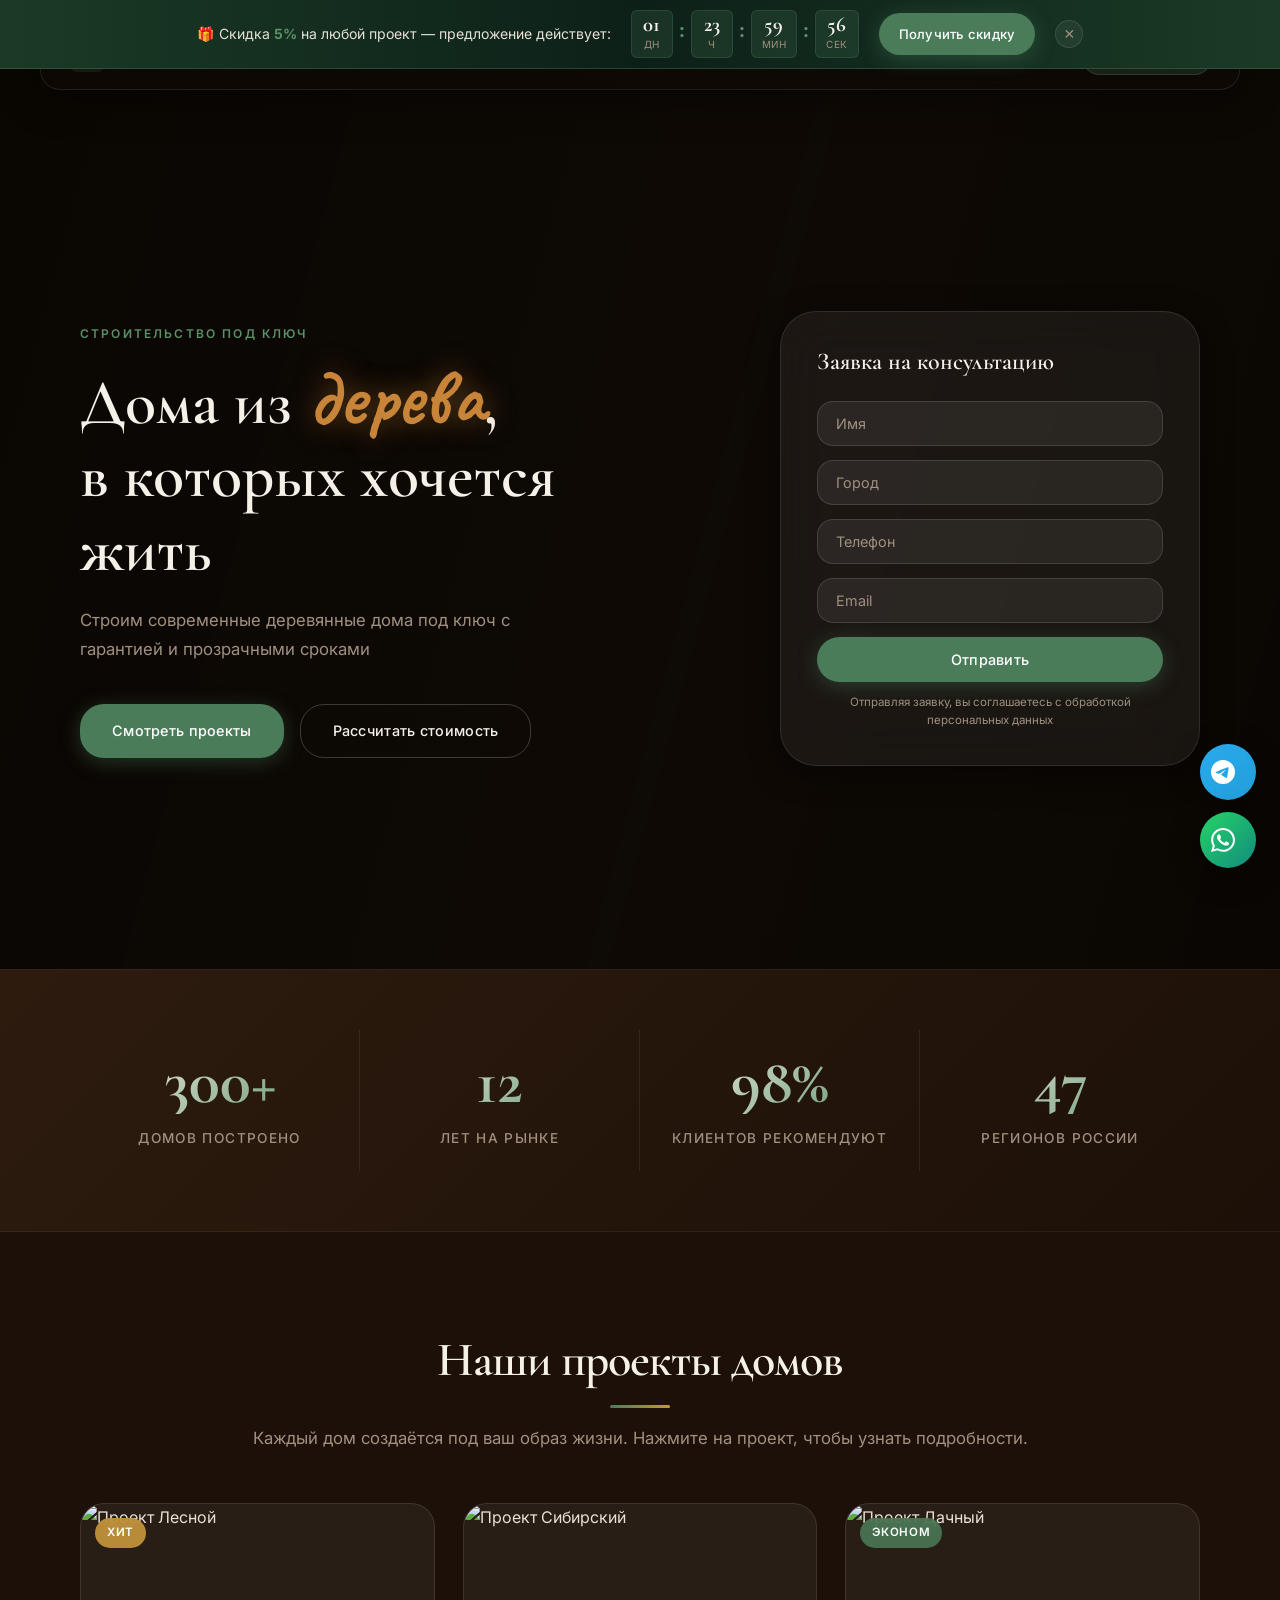
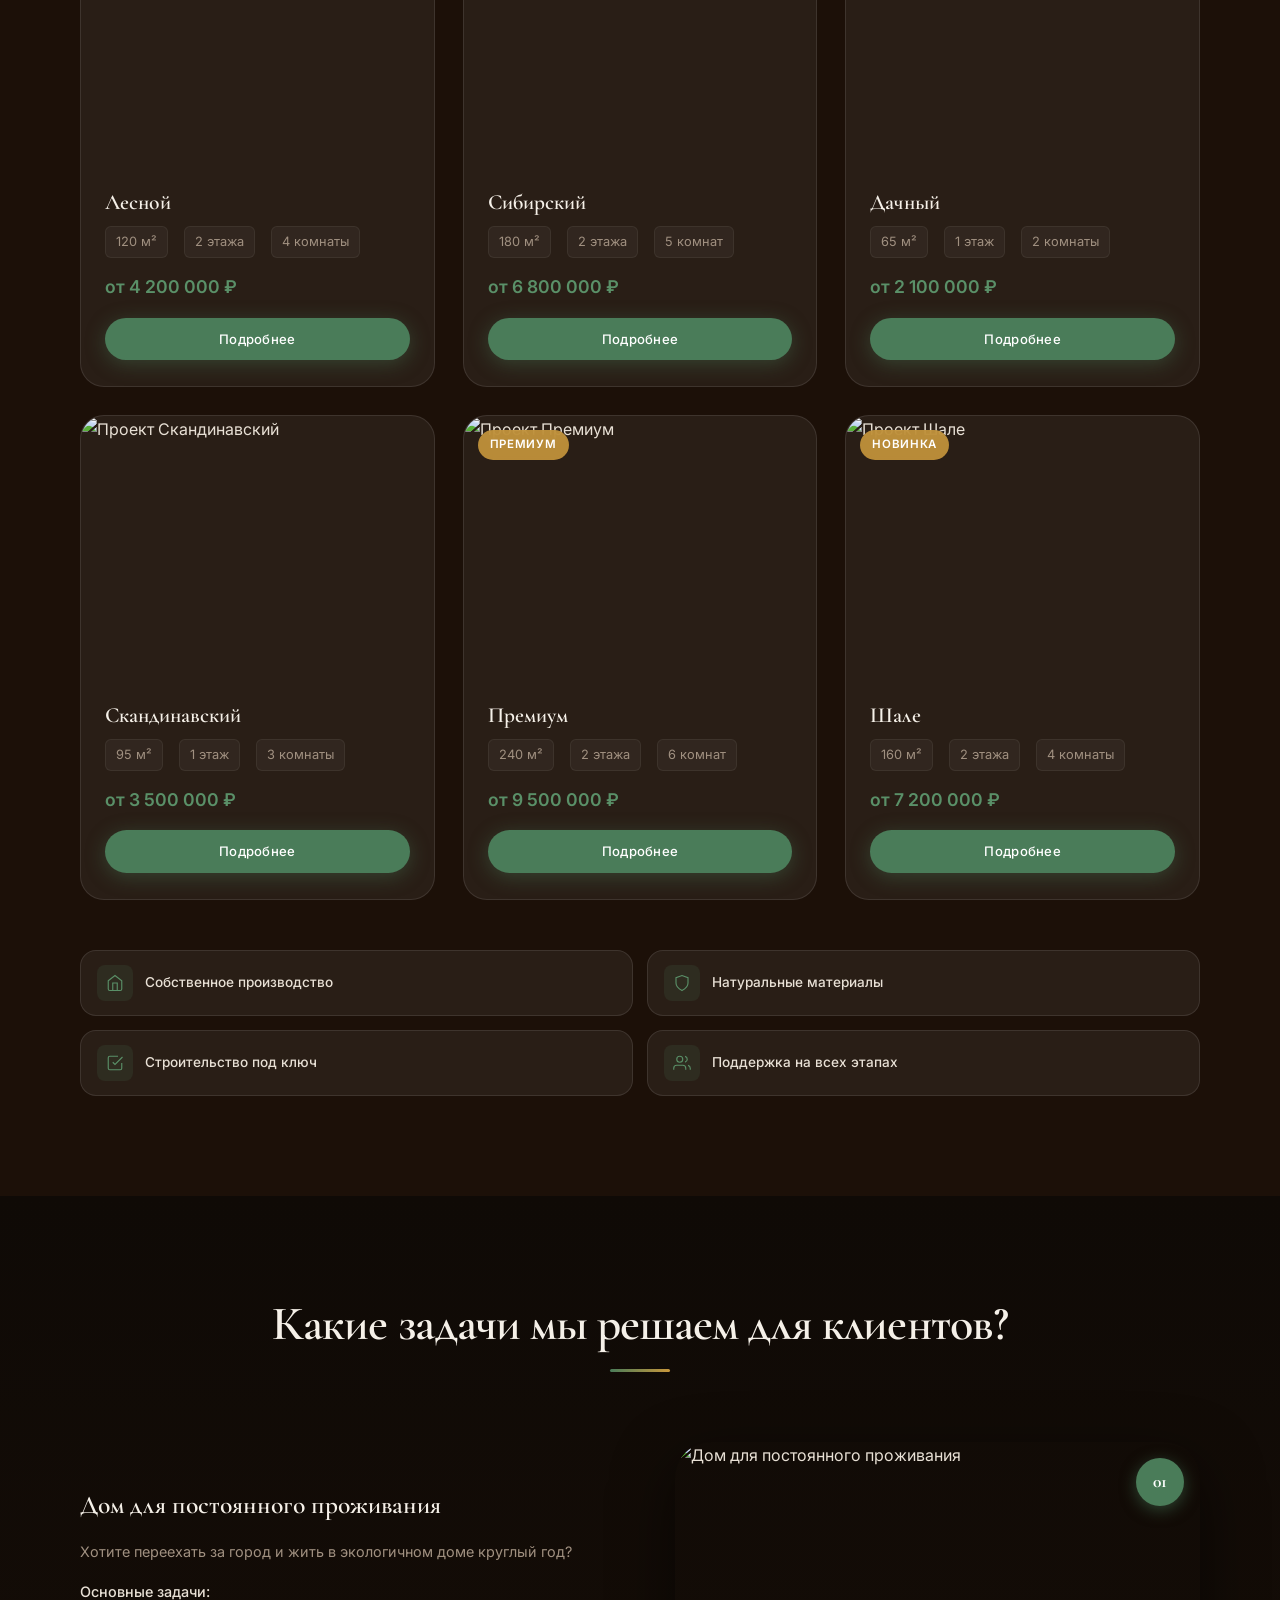
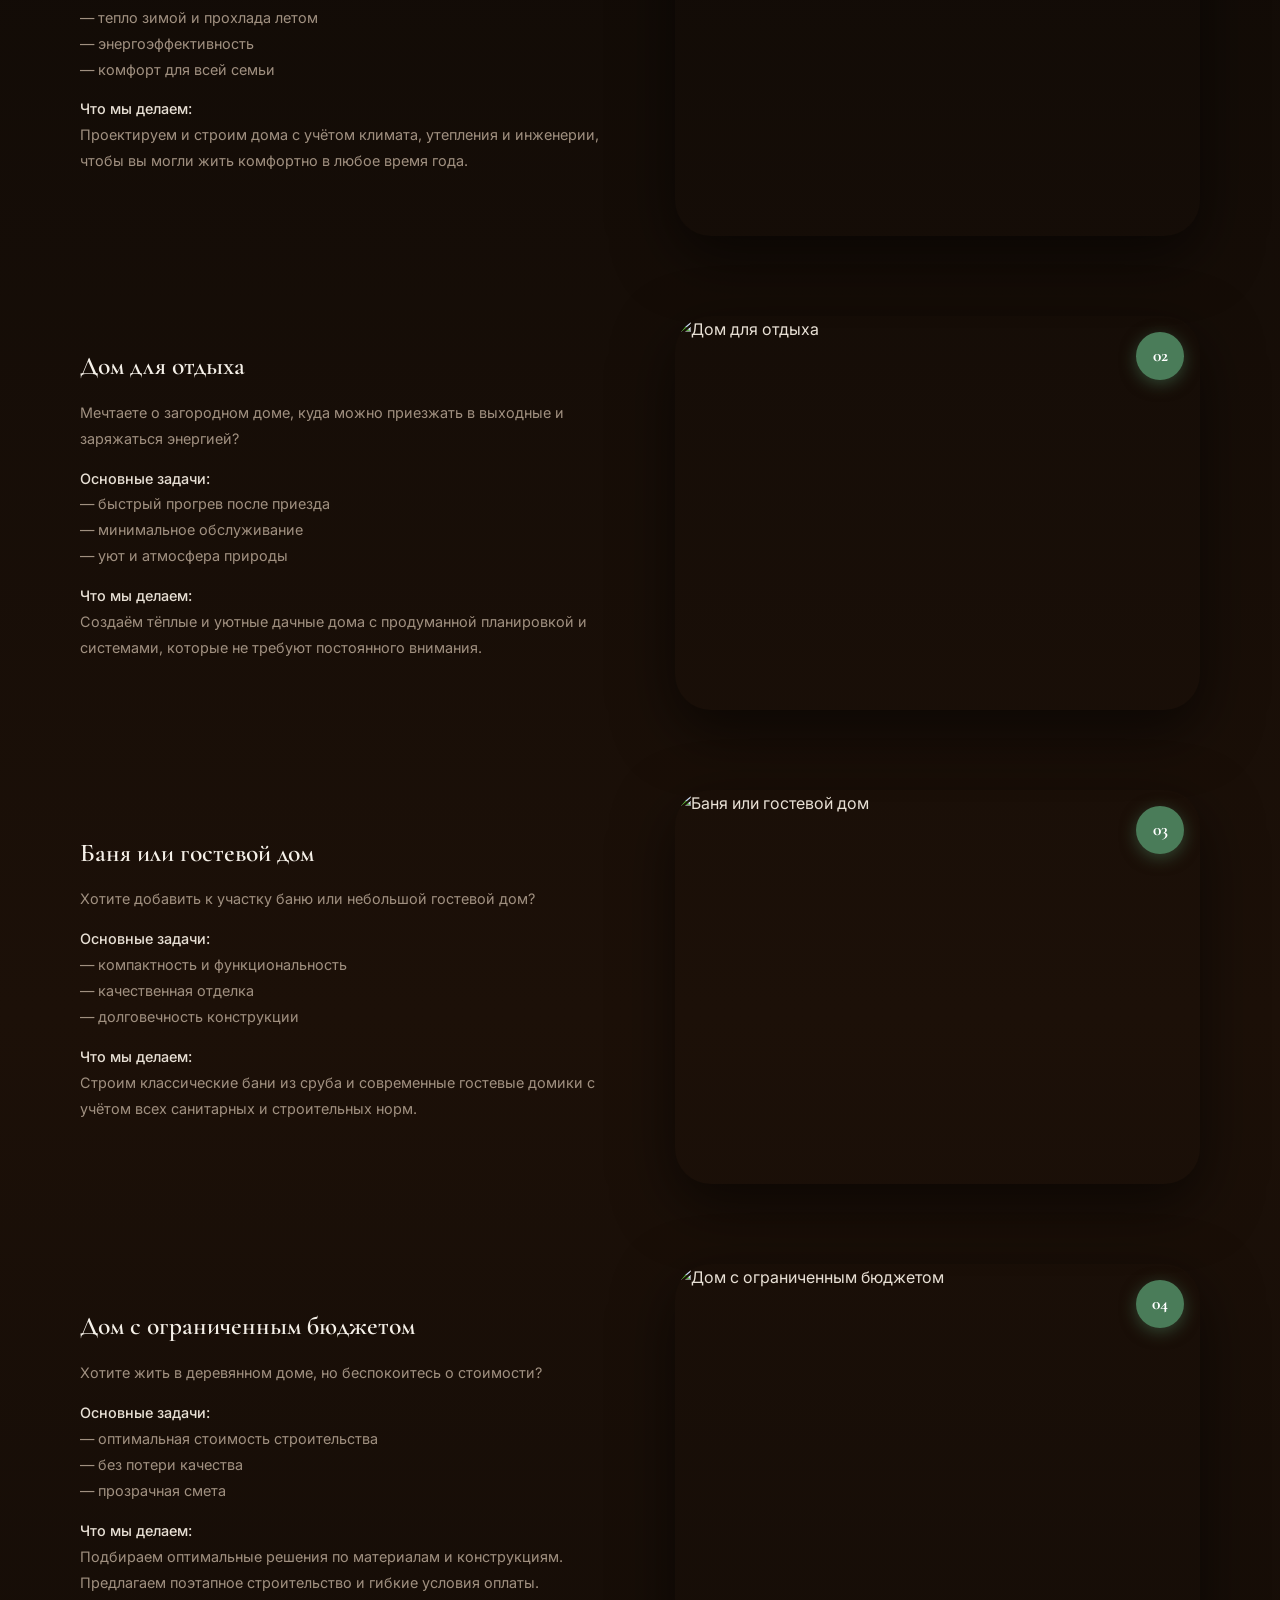
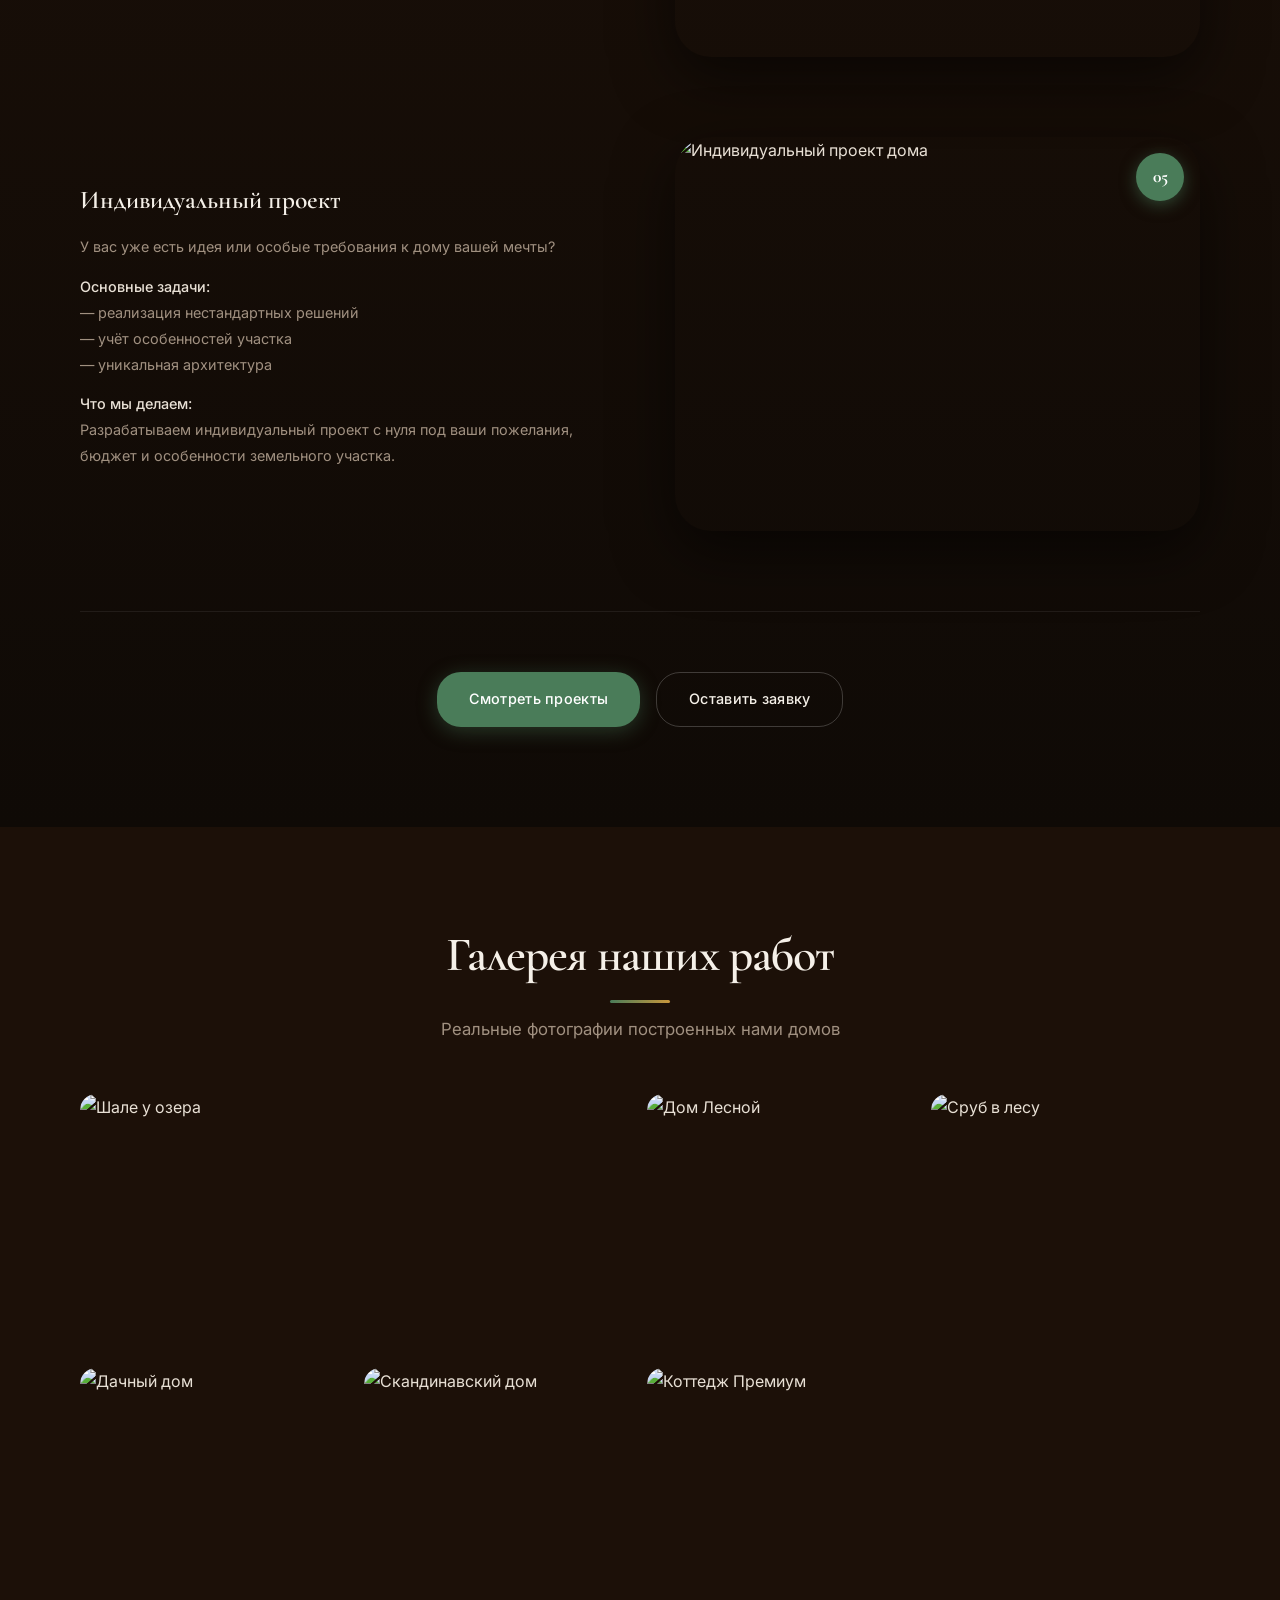
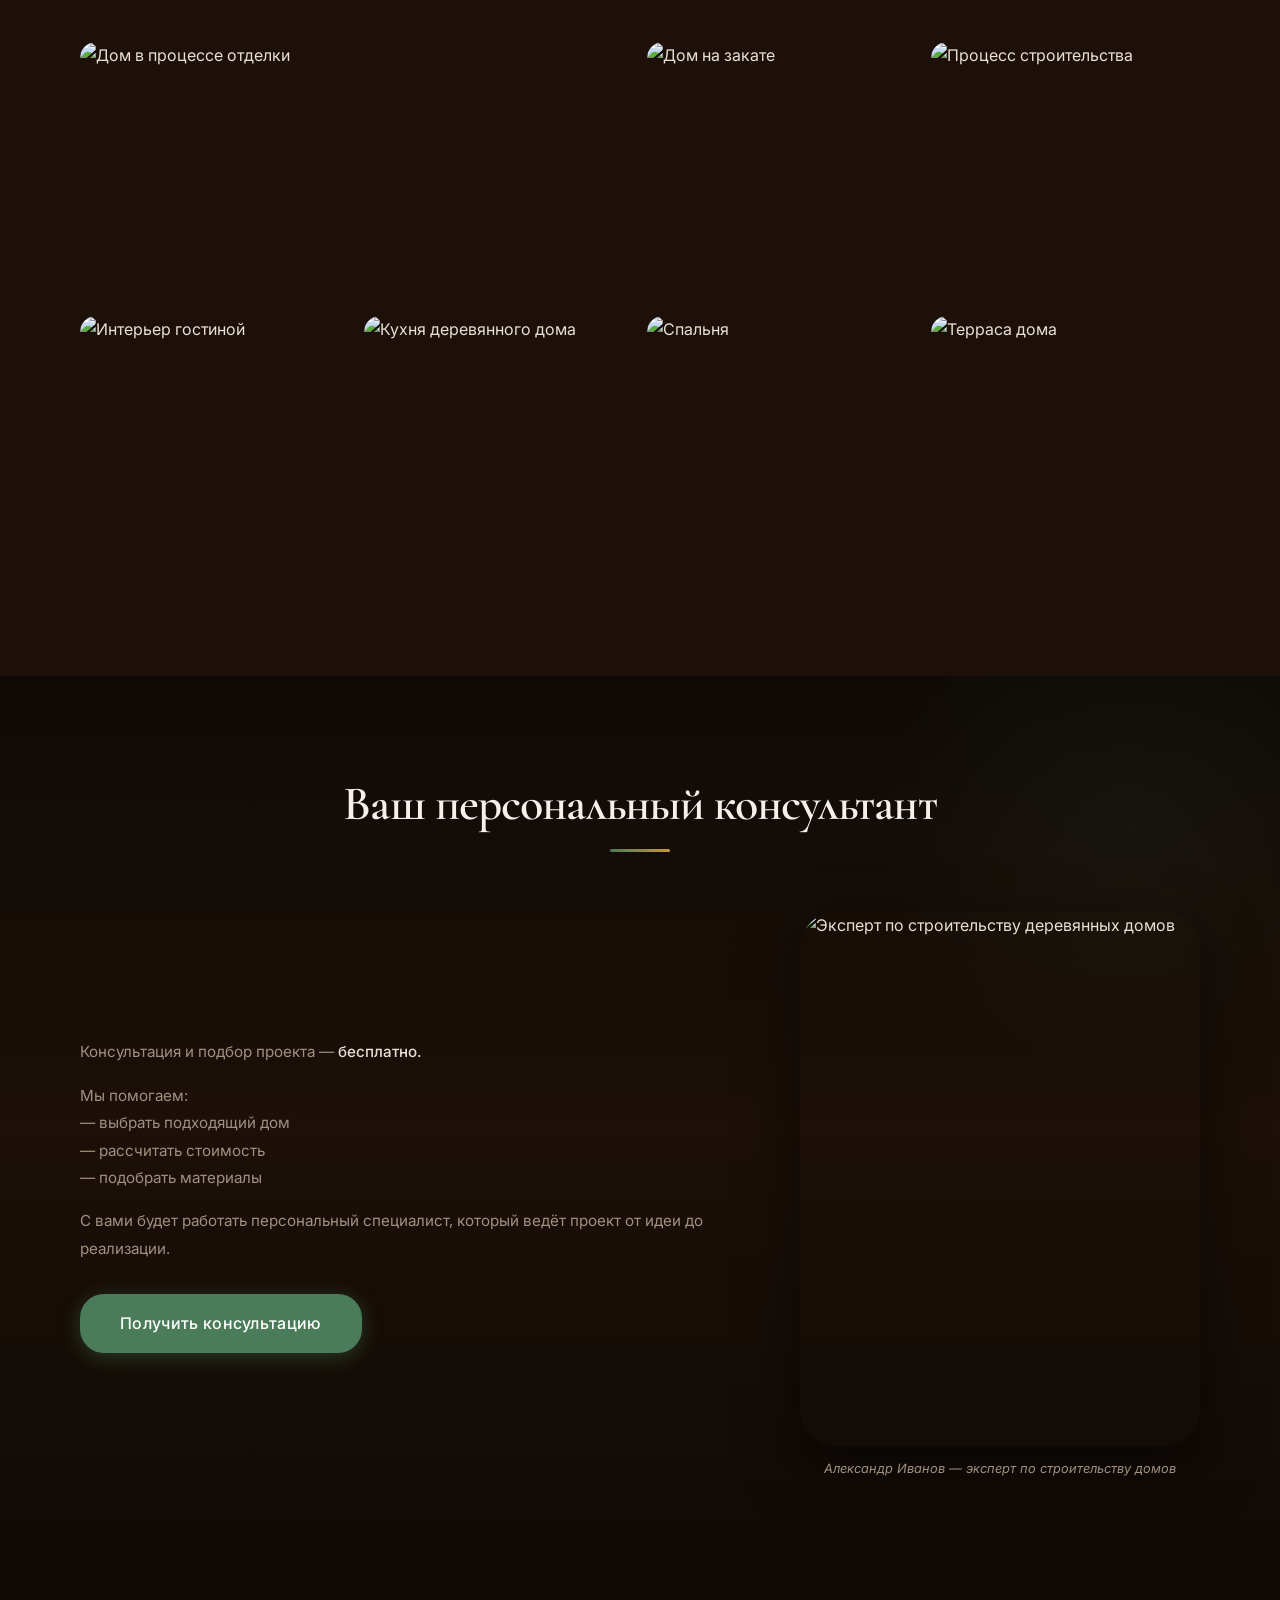
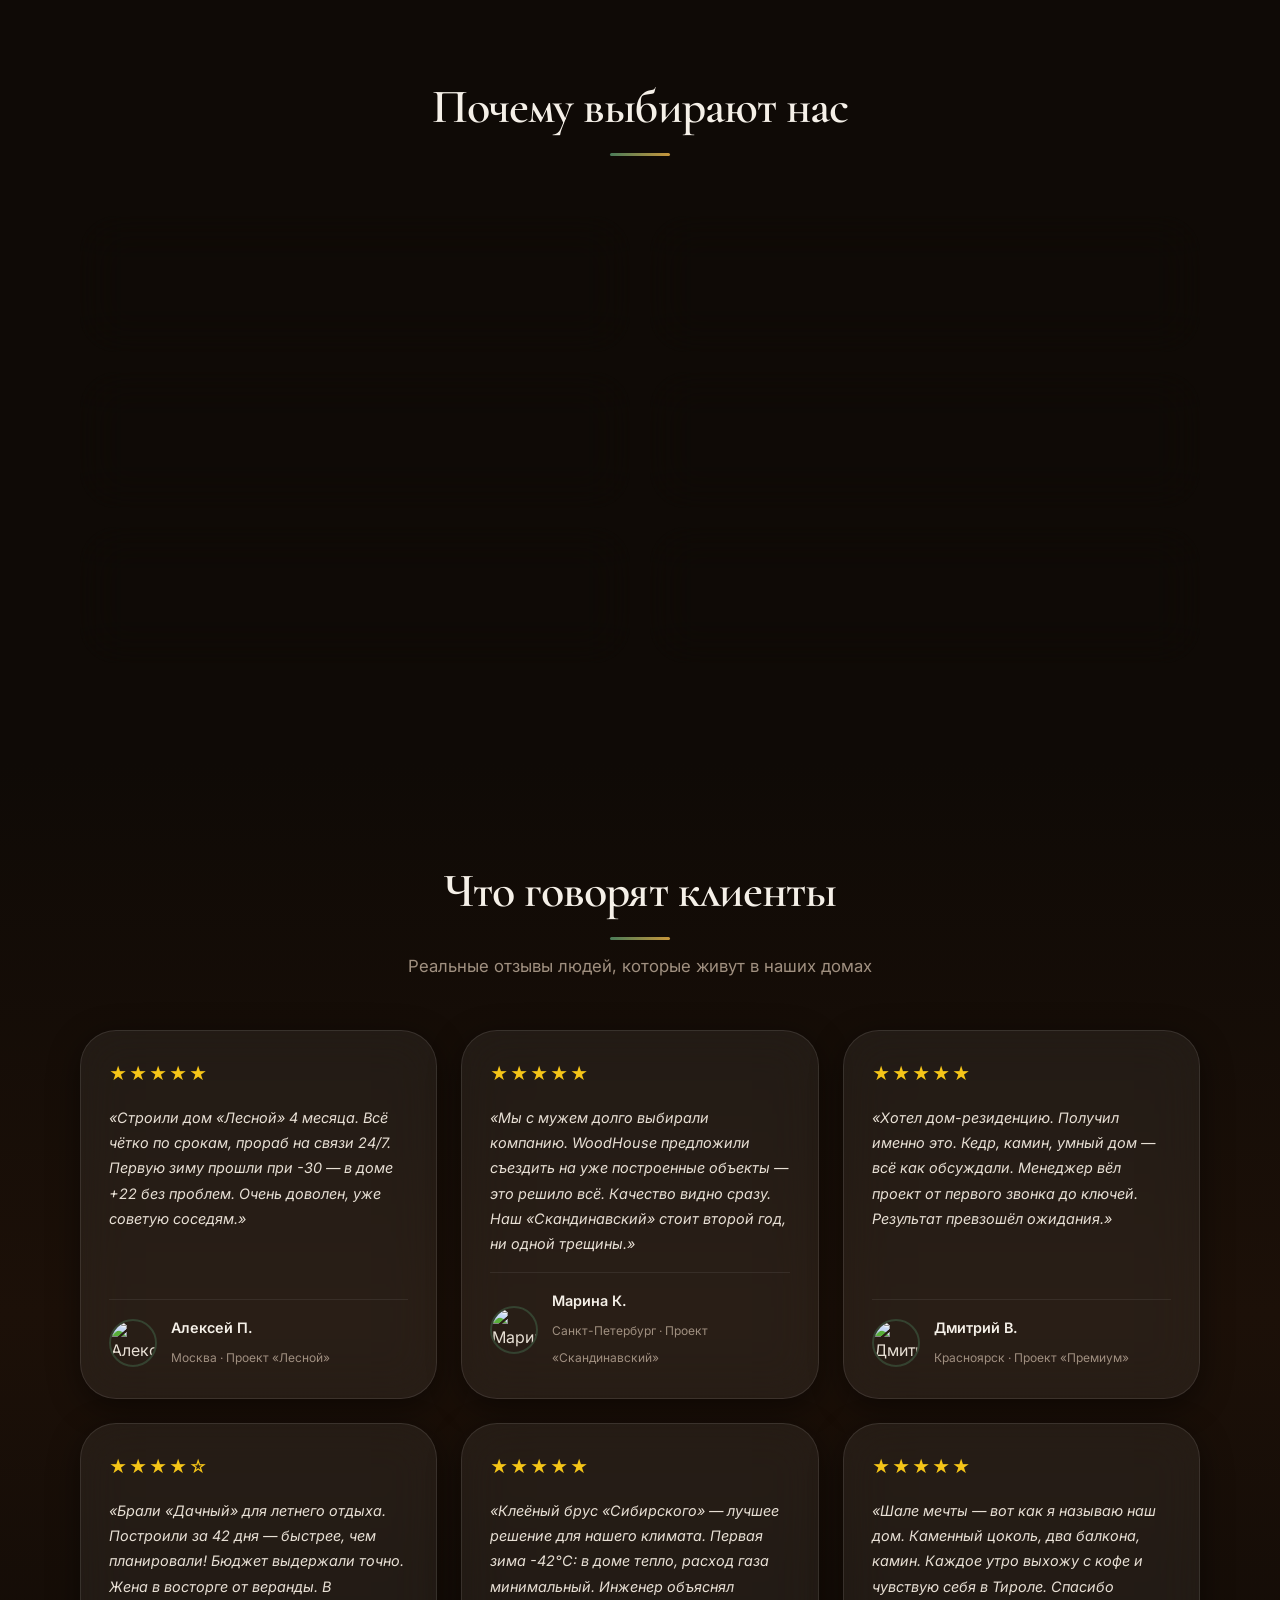
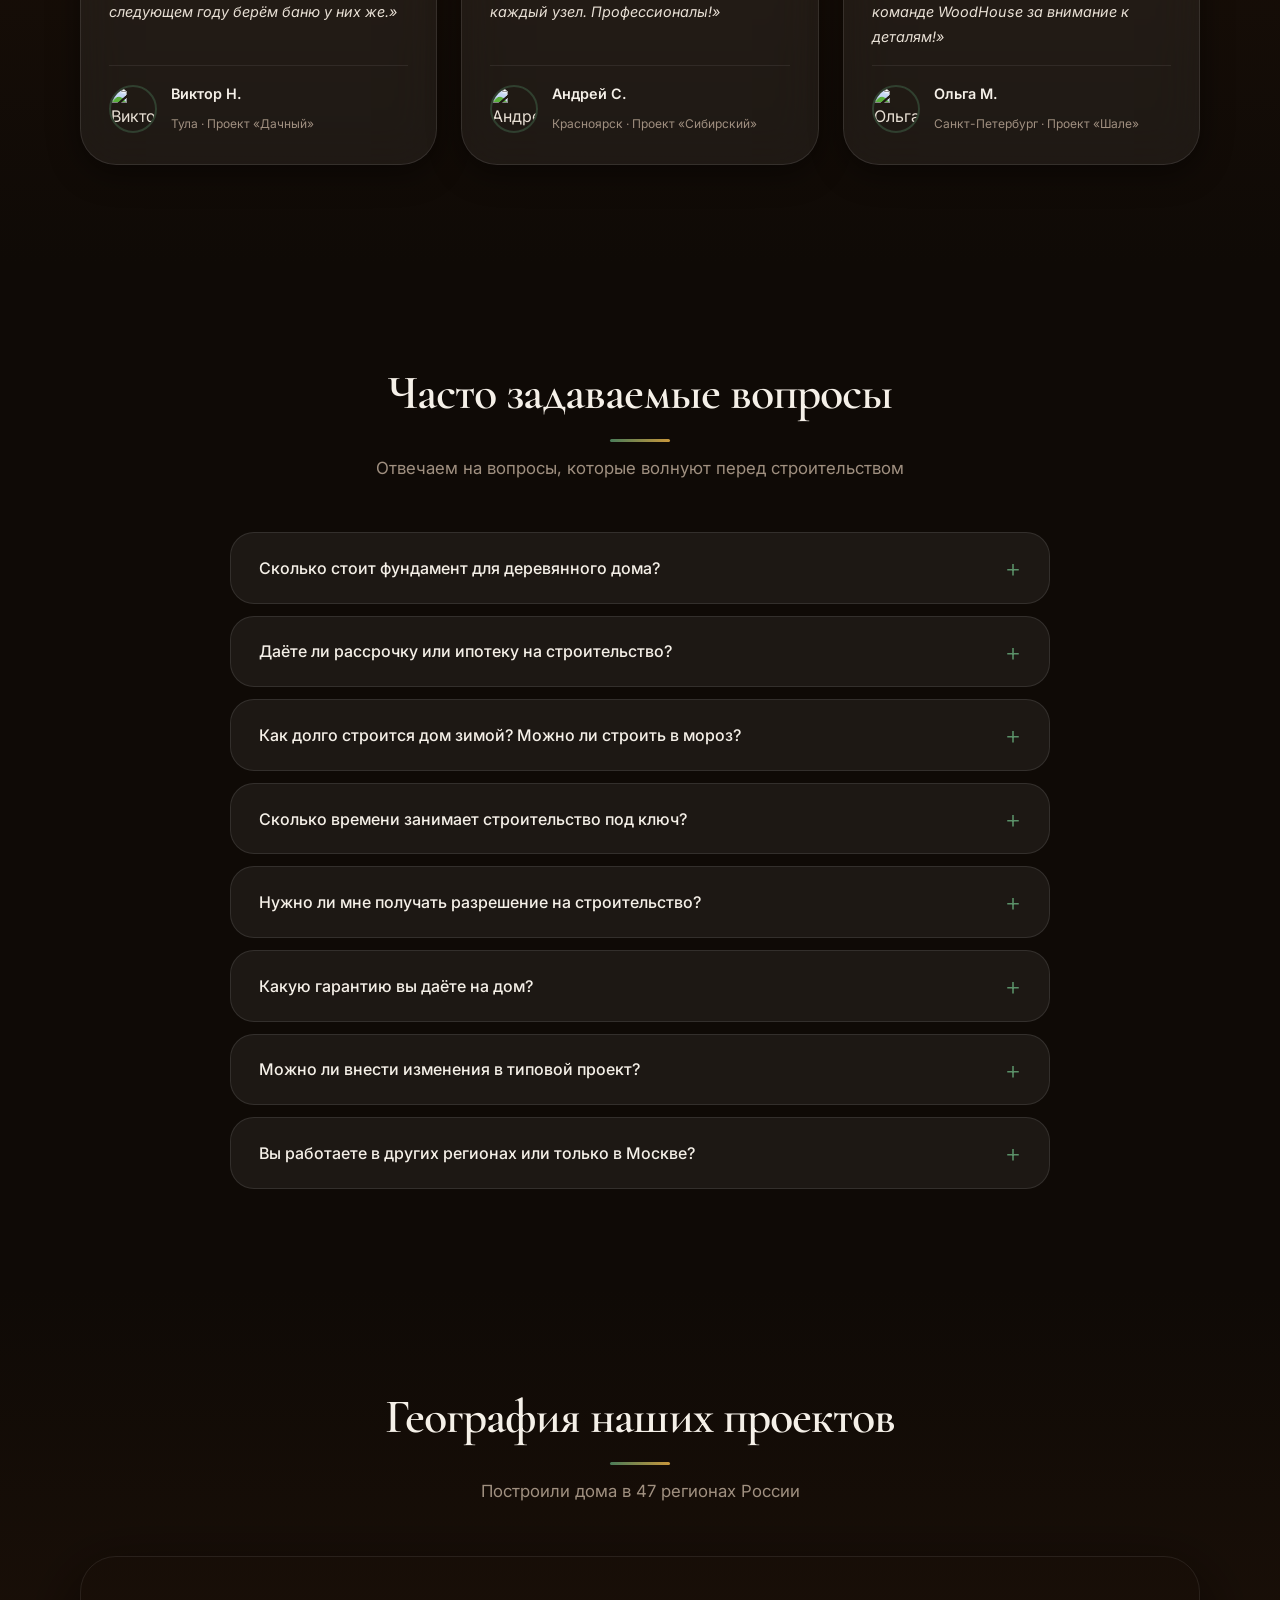
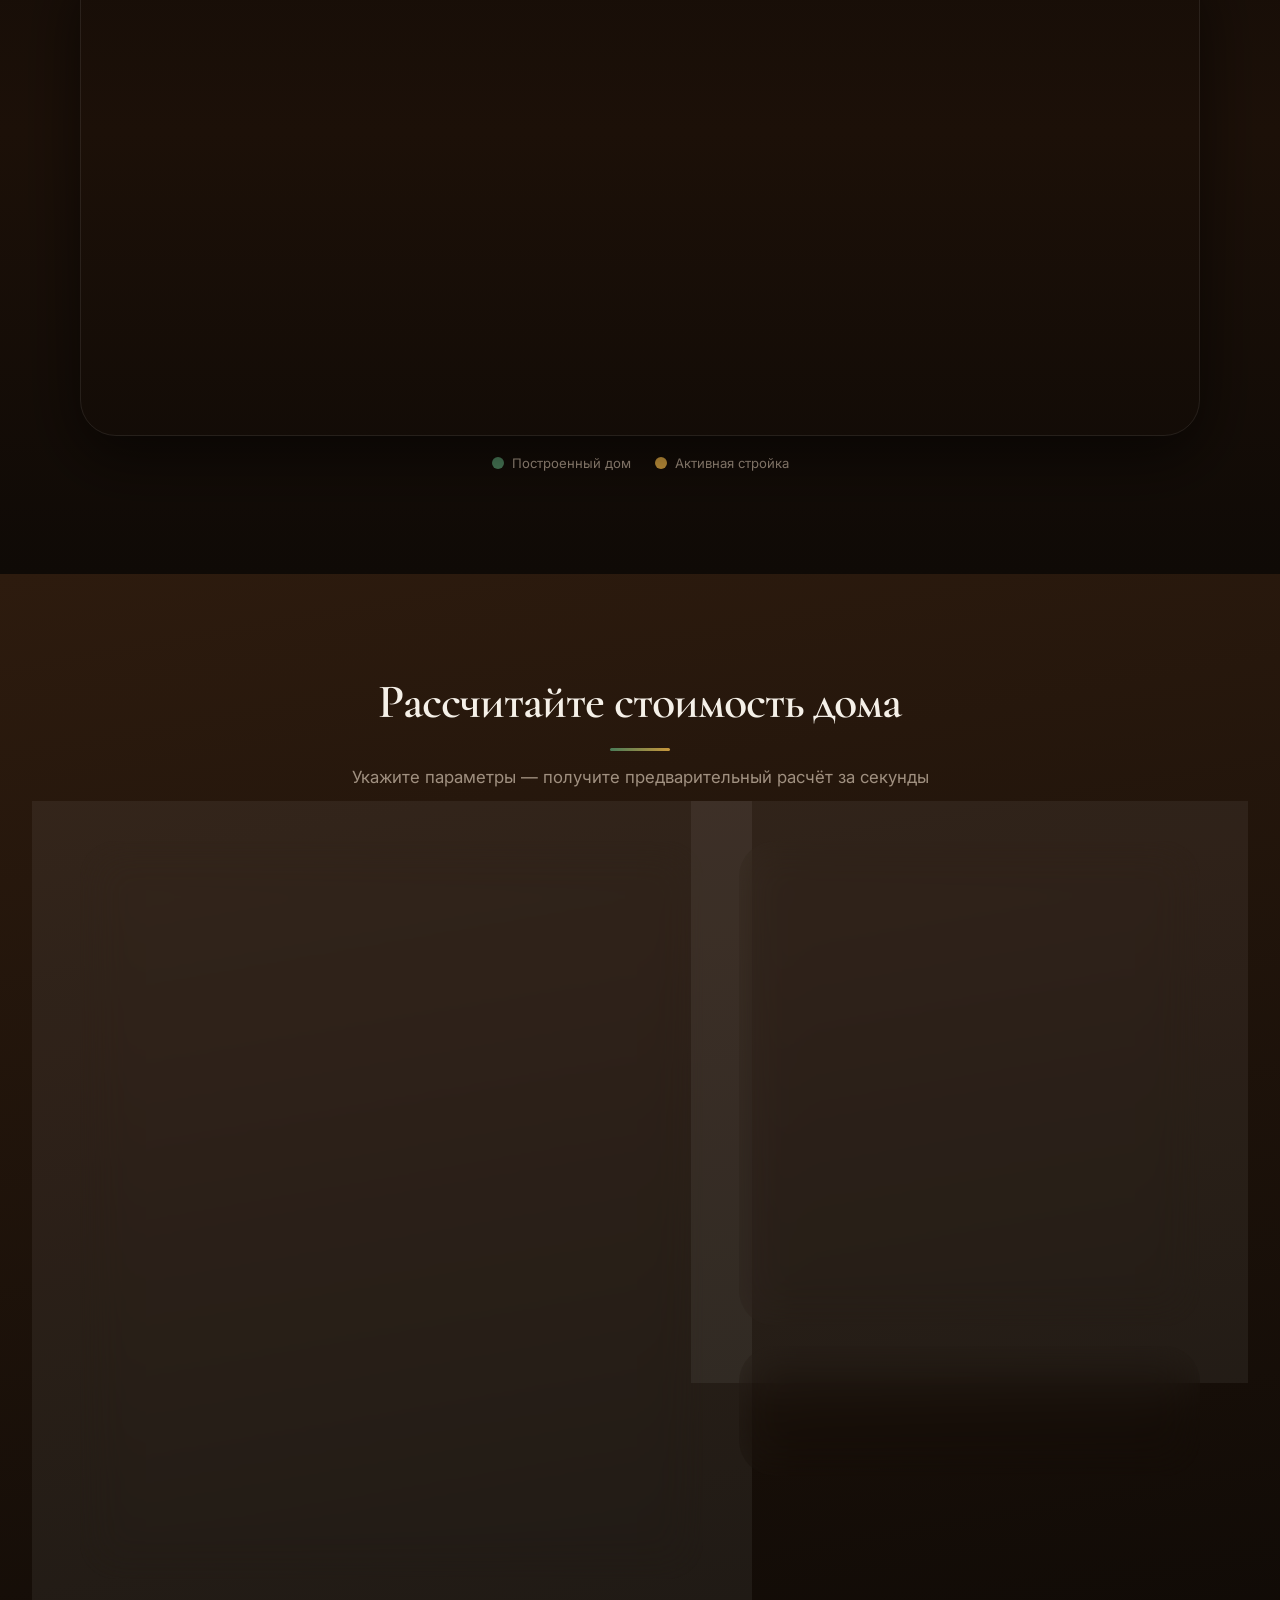
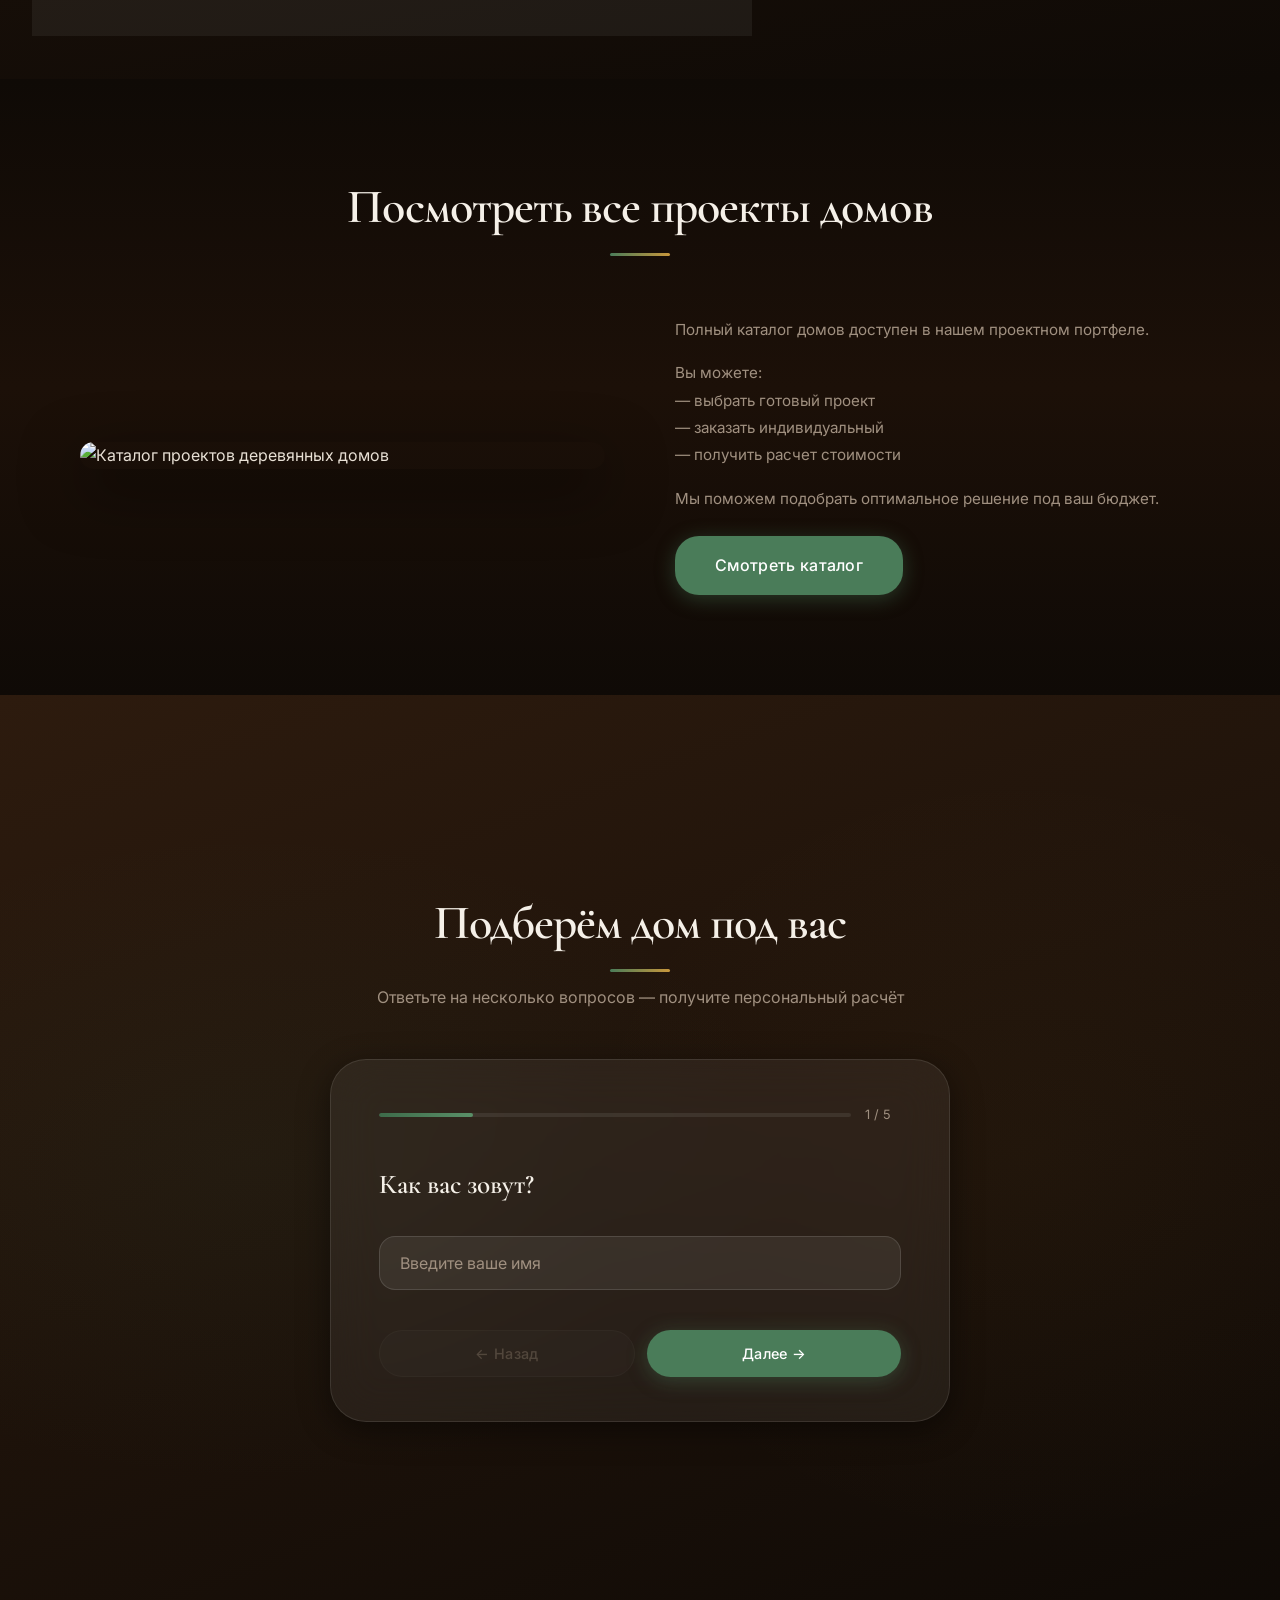
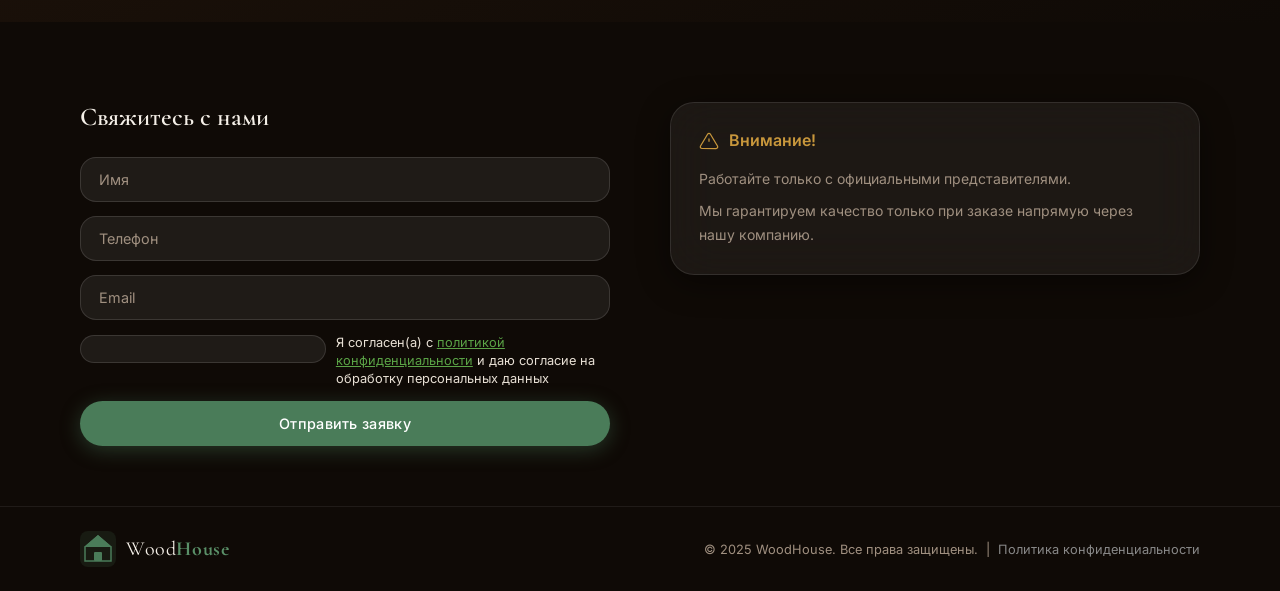
==== commit e98d86f4: "feat: link project cards to individual project pages Update "Подробнее" buttons to <a> links pointin" ====
--- a/index.html
+++ b/index.html
@@ -256,7 +256,7 @@
                 <span>4 комнаты</span>
               </div>
               <p class="project-card__price">от 4 200 000 ₽</p>
-              <button class="btn btn--primary btn--sm project-card__btn">Подробнее</button>
+              <a href="projects/lesnoy.html" class="btn btn--primary btn--sm project-card__btn">Подробнее</a>
             </div>
           </div>
 
@@ -273,7 +273,7 @@
                 <span>5 комнат</span>
               </div>
               <p class="project-card__price">от 6 800 000 ₽</p>
-              <button class="btn btn--primary btn--sm project-card__btn">Подробнее</button>
+              <a href="projects/sibirskiy.html" class="btn btn--primary btn--sm project-card__btn">Подробнее</a>
             </div>
           </div>
 
@@ -291,7 +291,7 @@
                 <span>2 комнаты</span>
               </div>
               <p class="project-card__price">от 2 100 000 ₽</p>
-              <button class="btn btn--primary btn--sm project-card__btn">Подробнее</button>
+              <a href="projects/dachnyy.html" class="btn btn--primary btn--sm project-card__btn">Подробнее</a>
             </div>
           </div>
 
@@ -308,7 +308,7 @@
                 <span>3 комнаты</span>
               </div>
               <p class="project-card__price">от 3 500 000 ₽</p>
-              <button class="btn btn--primary btn--sm project-card__btn">Подробнее</button>
+              <a href="projects/skandinavskiy.html" class="btn btn--primary btn--sm project-card__btn">Подробнее</a>
             </div>
           </div>
 
@@ -326,7 +326,7 @@
                 <span>6 комнат</span>
               </div>
               <p class="project-card__price">от 9 500 000 ₽</p>
-              <button class="btn btn--primary btn--sm project-card__btn">Подробнее</button>
+              <a href="projects/premium.html" class="btn btn--primary btn--sm project-card__btn">Подробнее</a>
             </div>
           </div>
 
@@ -344,7 +344,7 @@
                 <span>4 комнаты</span>
               </div>
               <p class="project-card__price">от 7 200 000 ₽</p>
-              <button class="btn btn--primary btn--sm project-card__btn">Подробнее</button>
+              <a href="projects/chalet.html" class="btn btn--primary btn--sm project-card__btn">Подробнее</a>
             </div>
           </div>
 
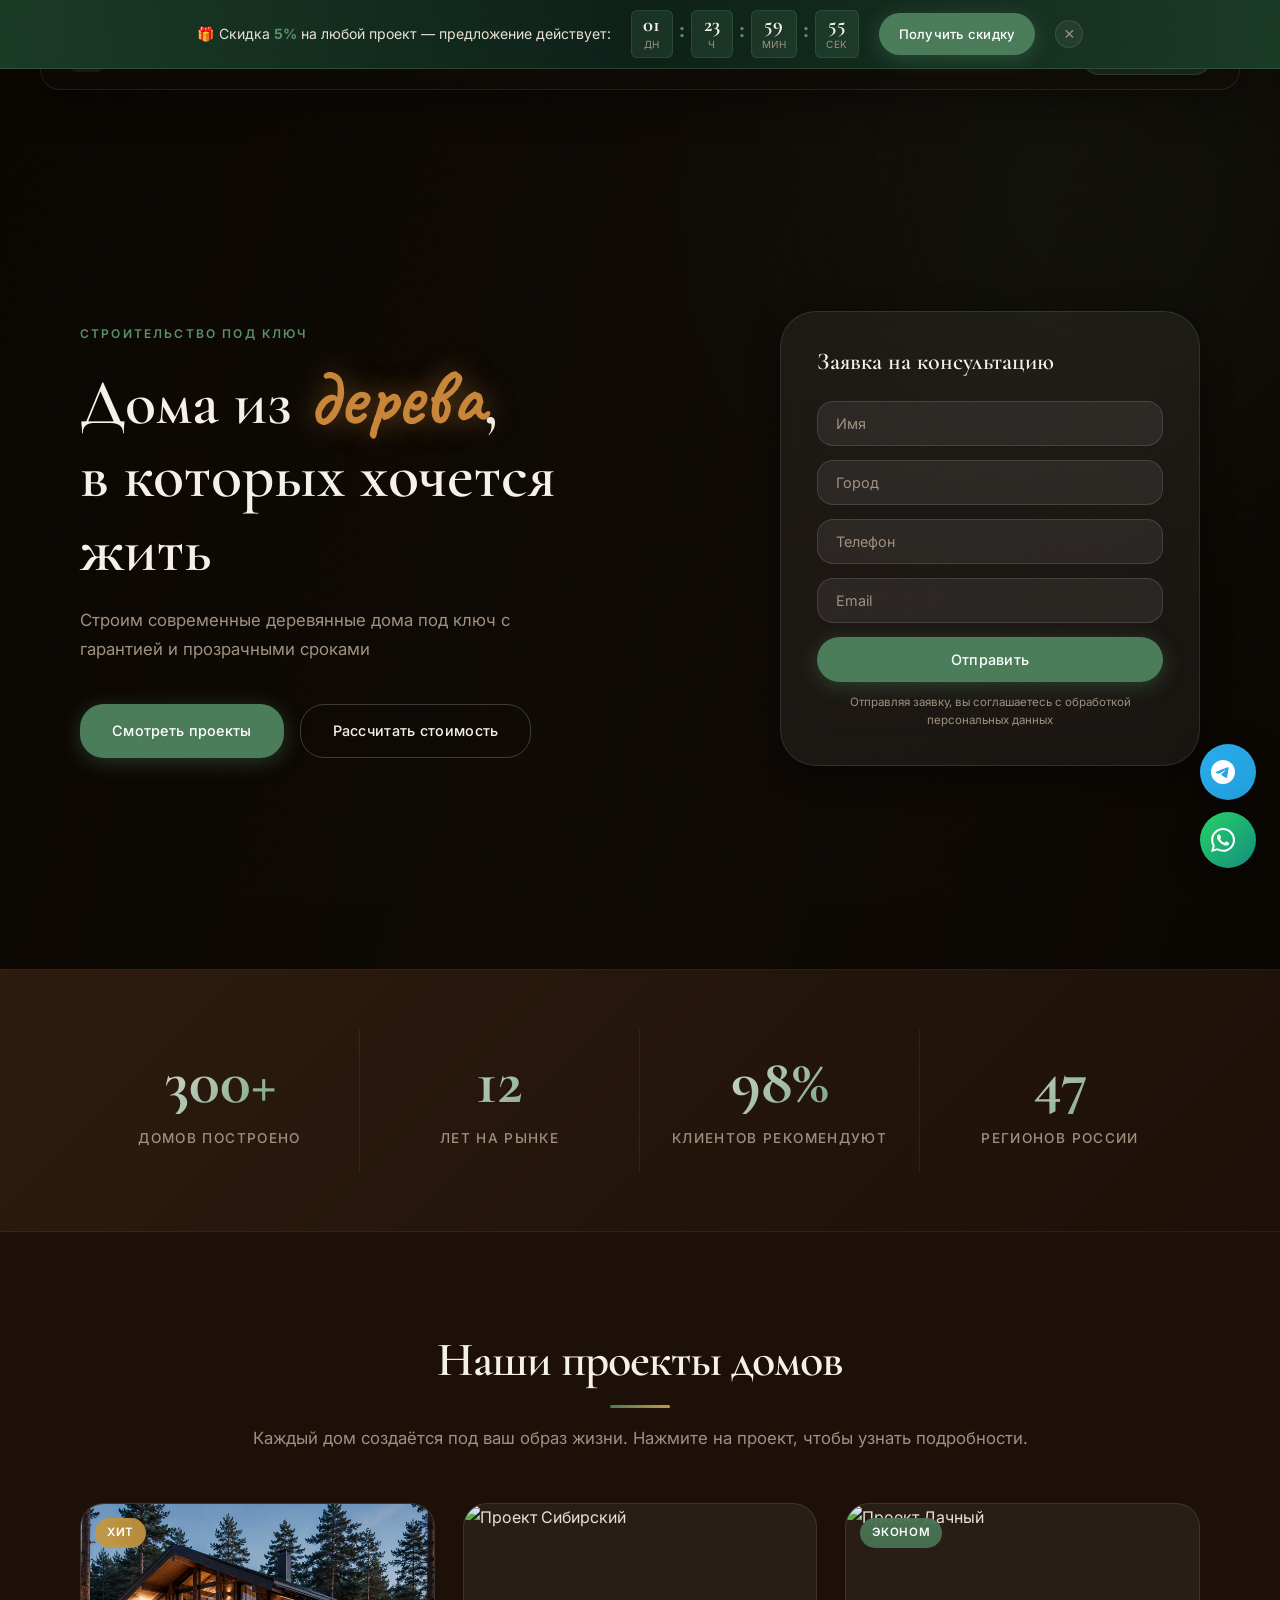
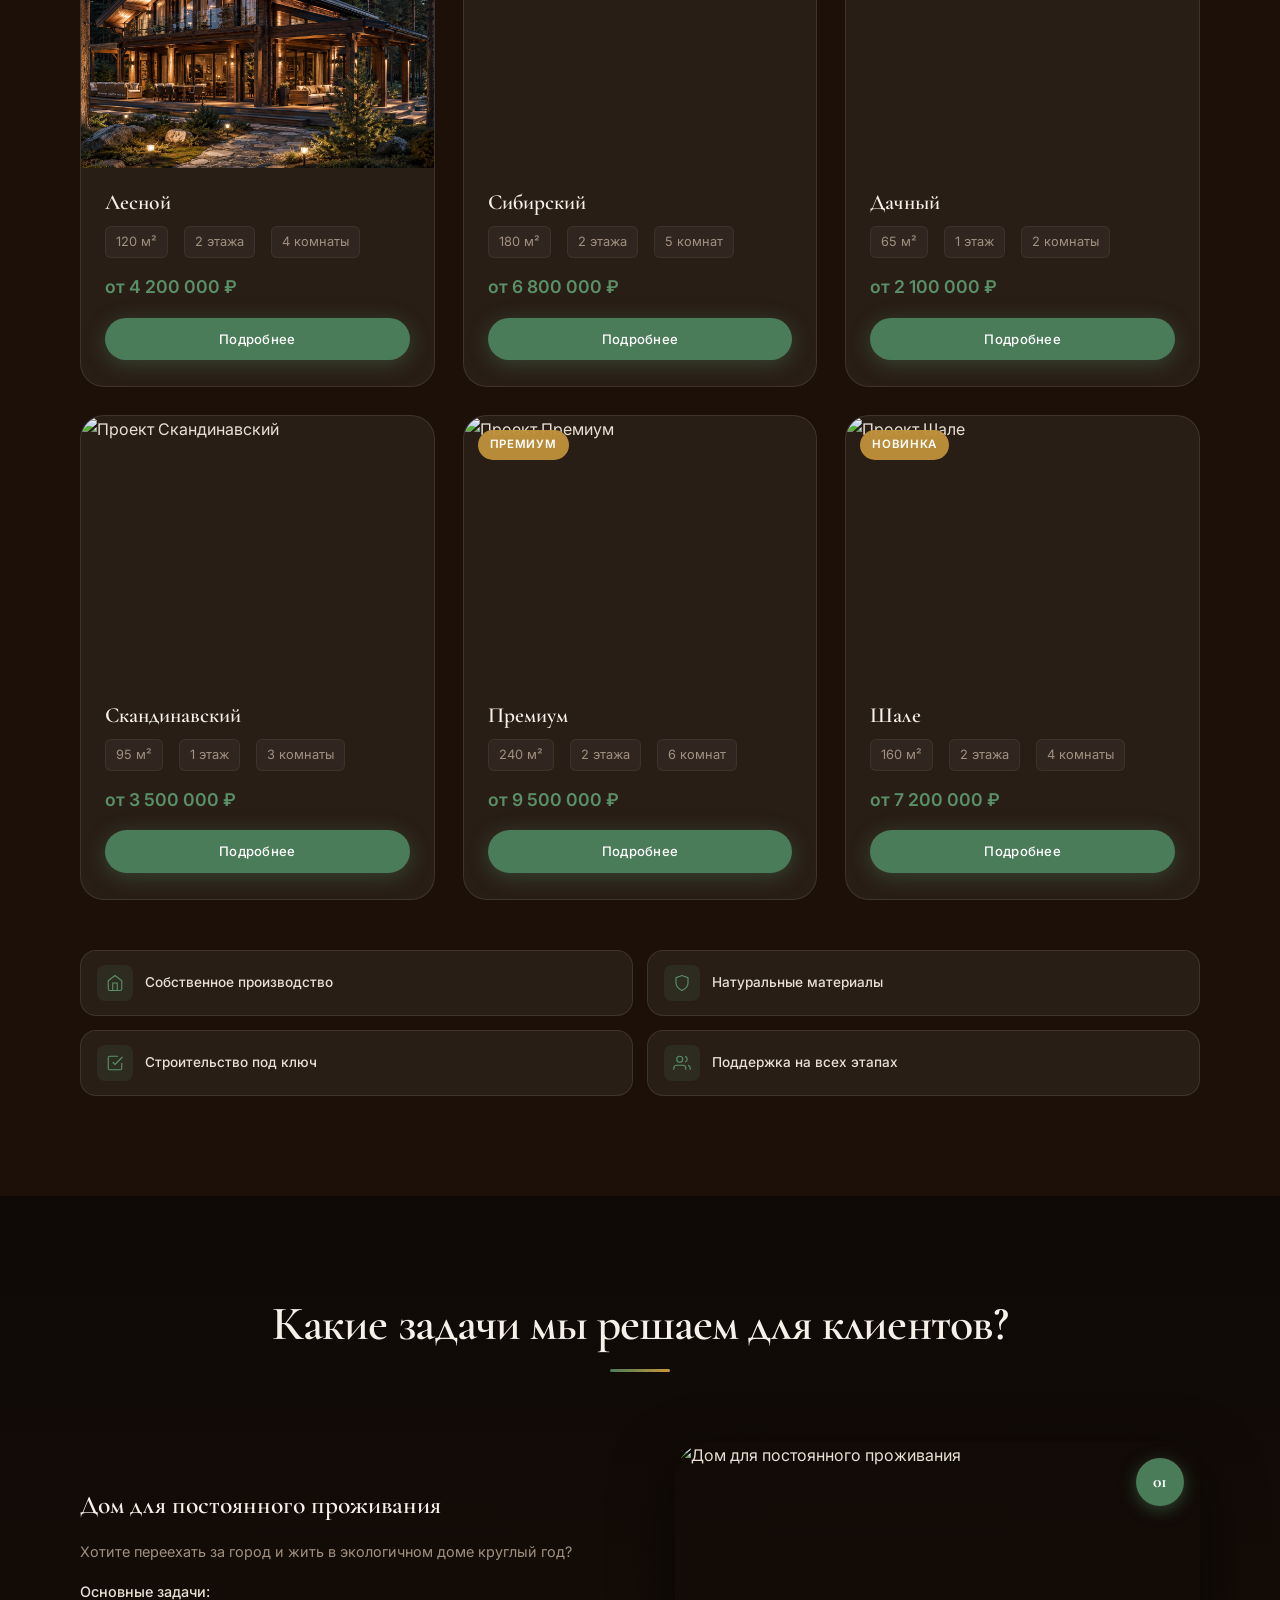
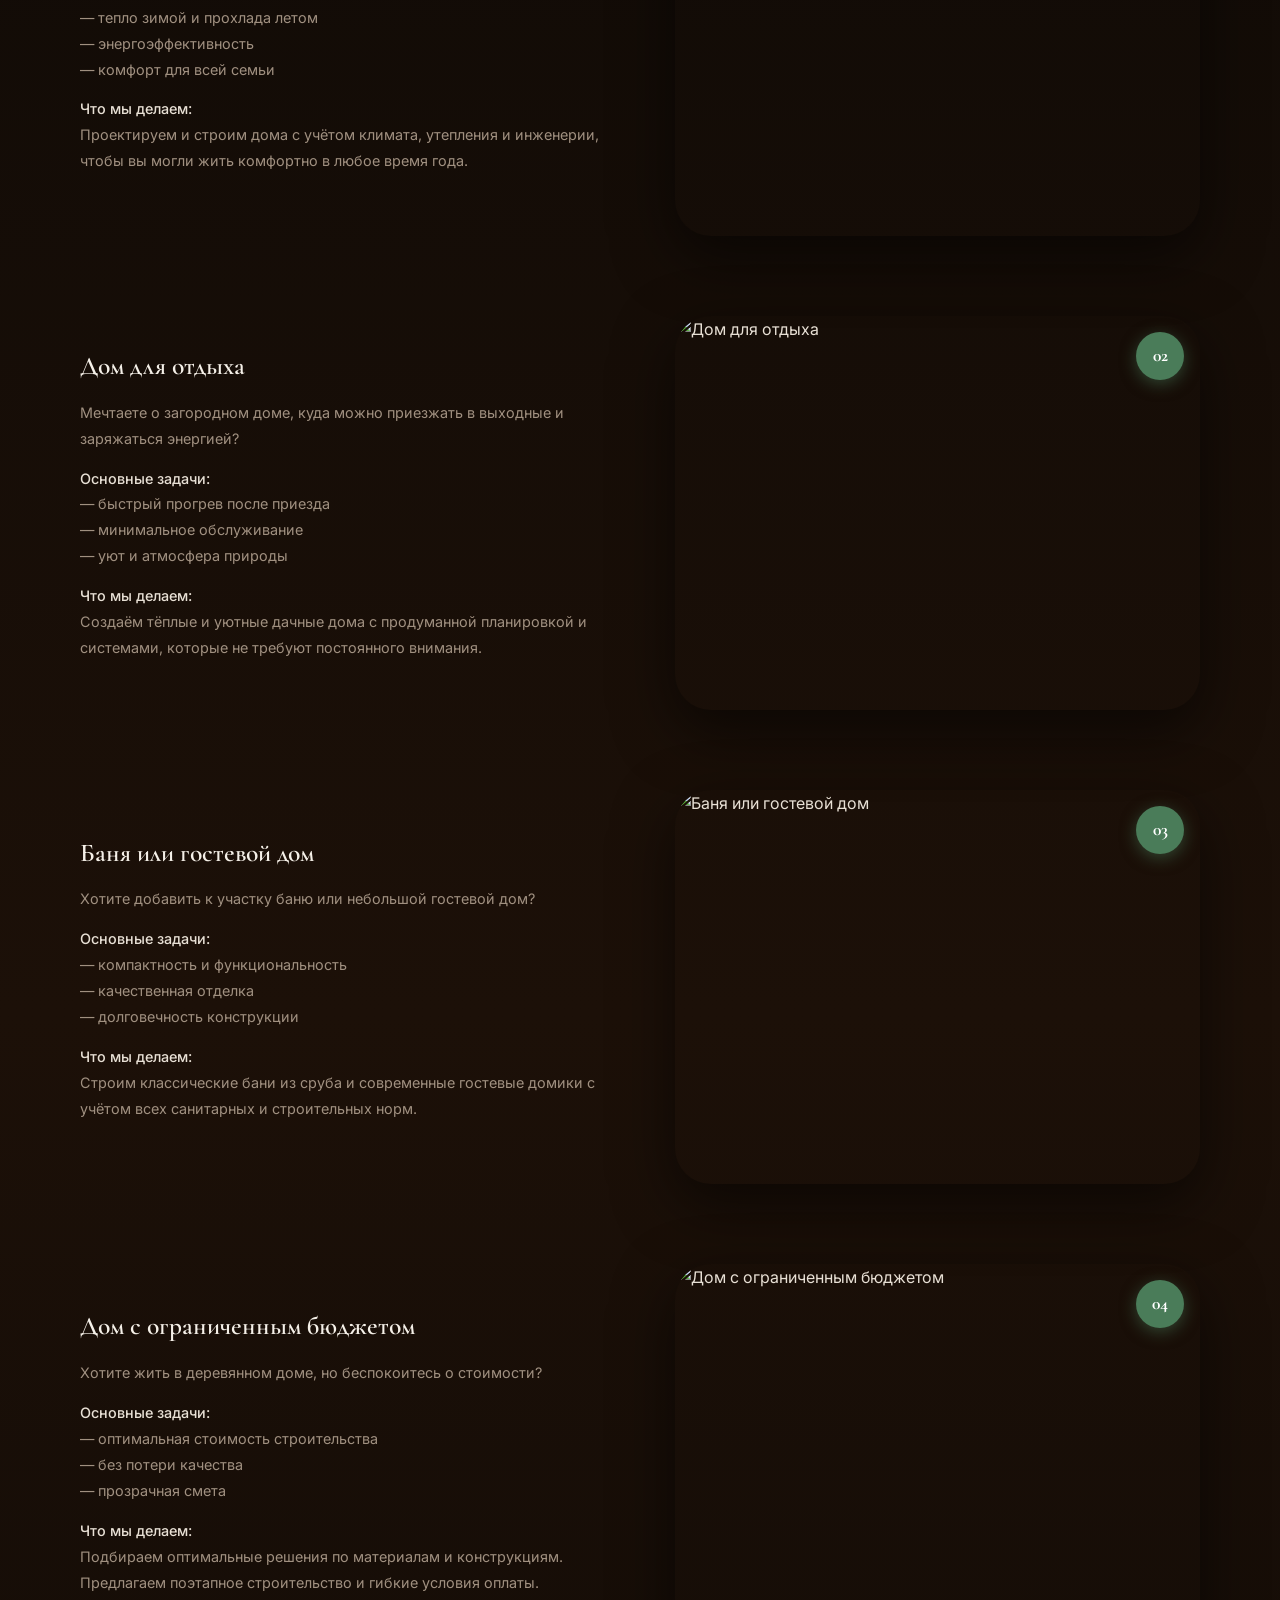
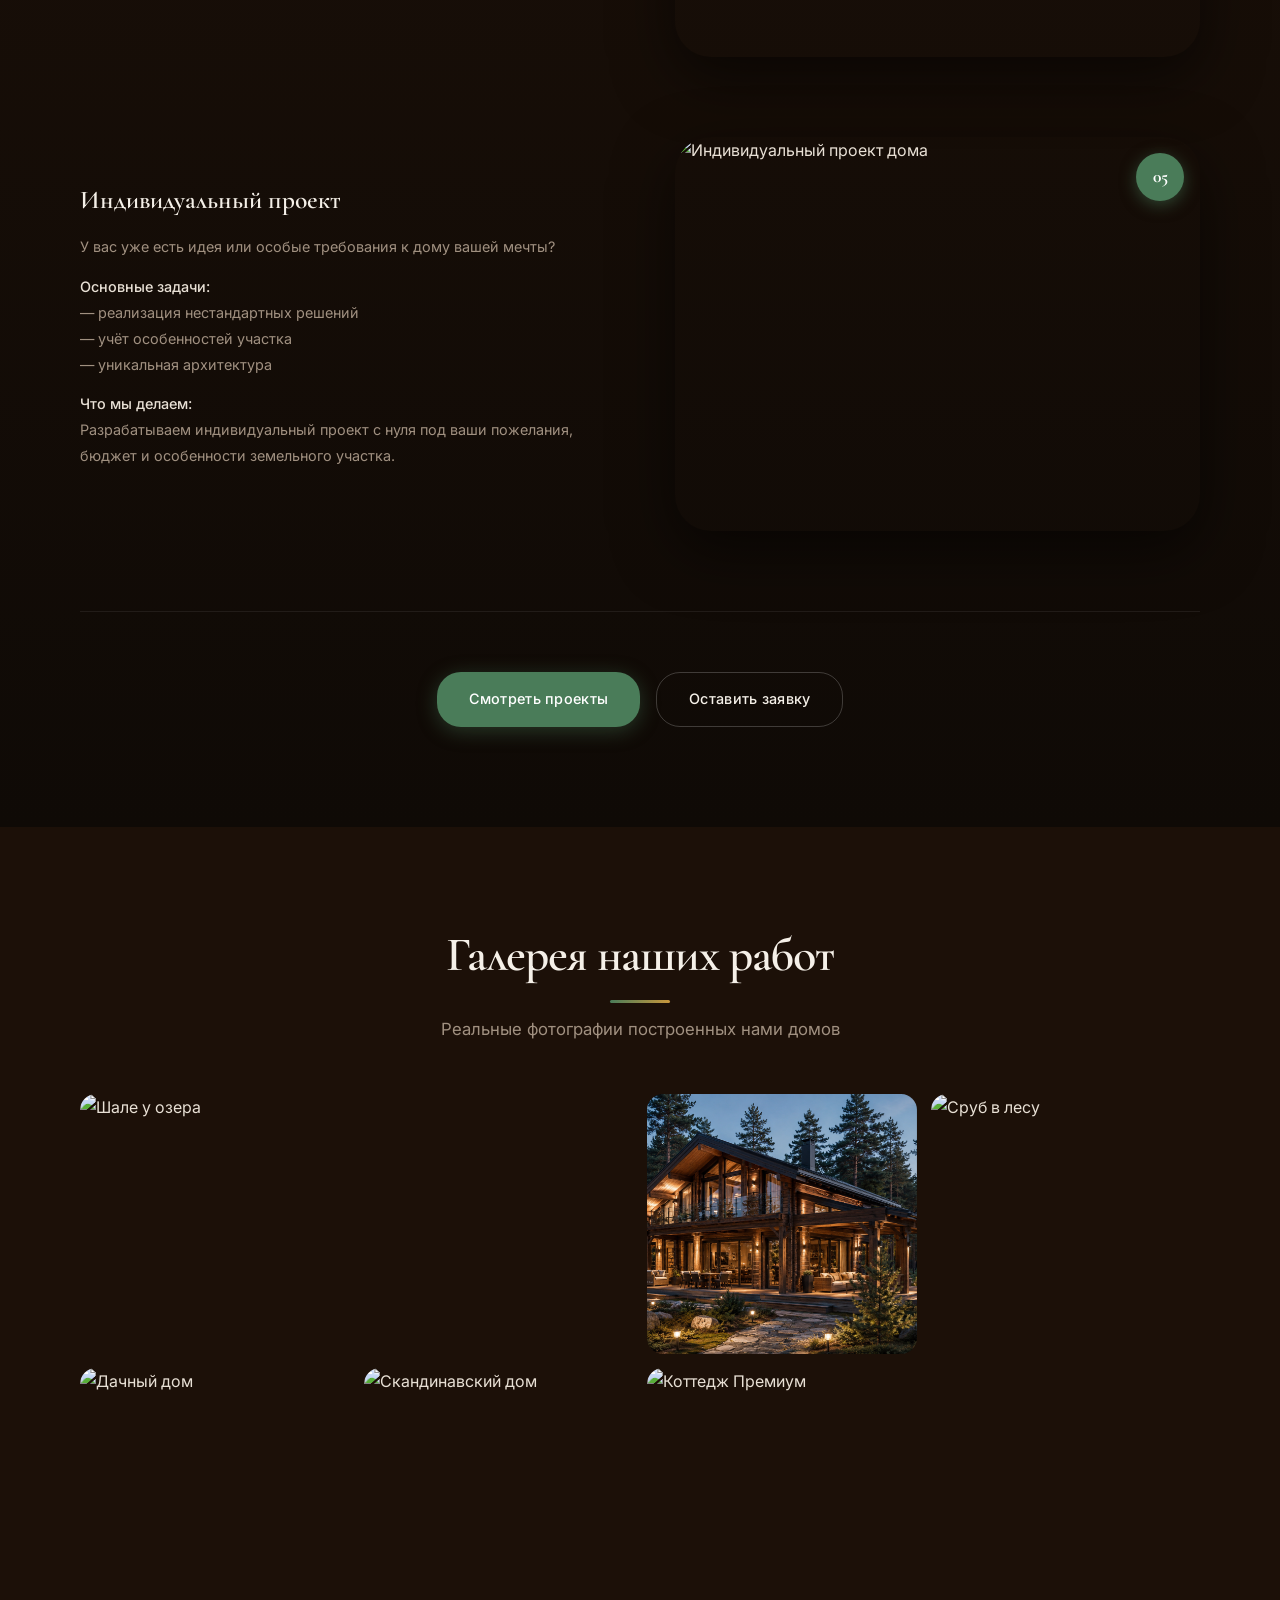
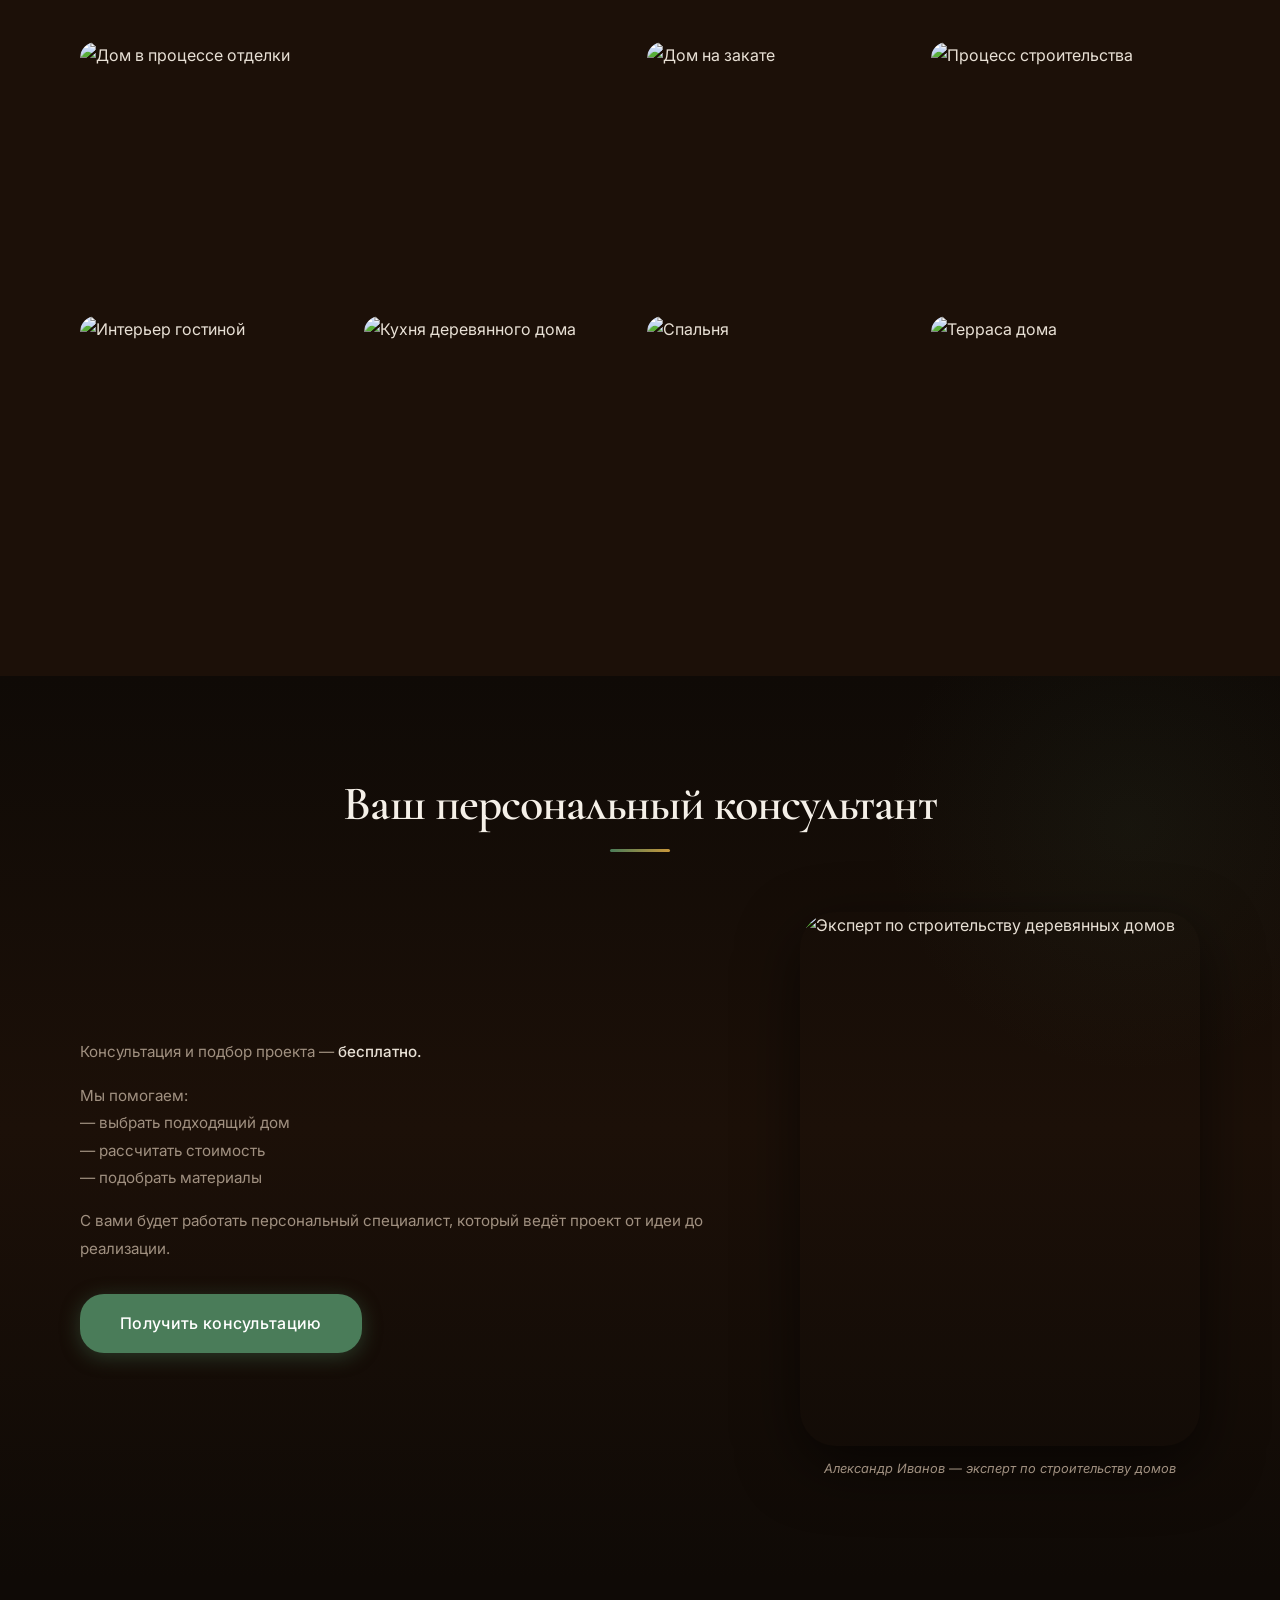
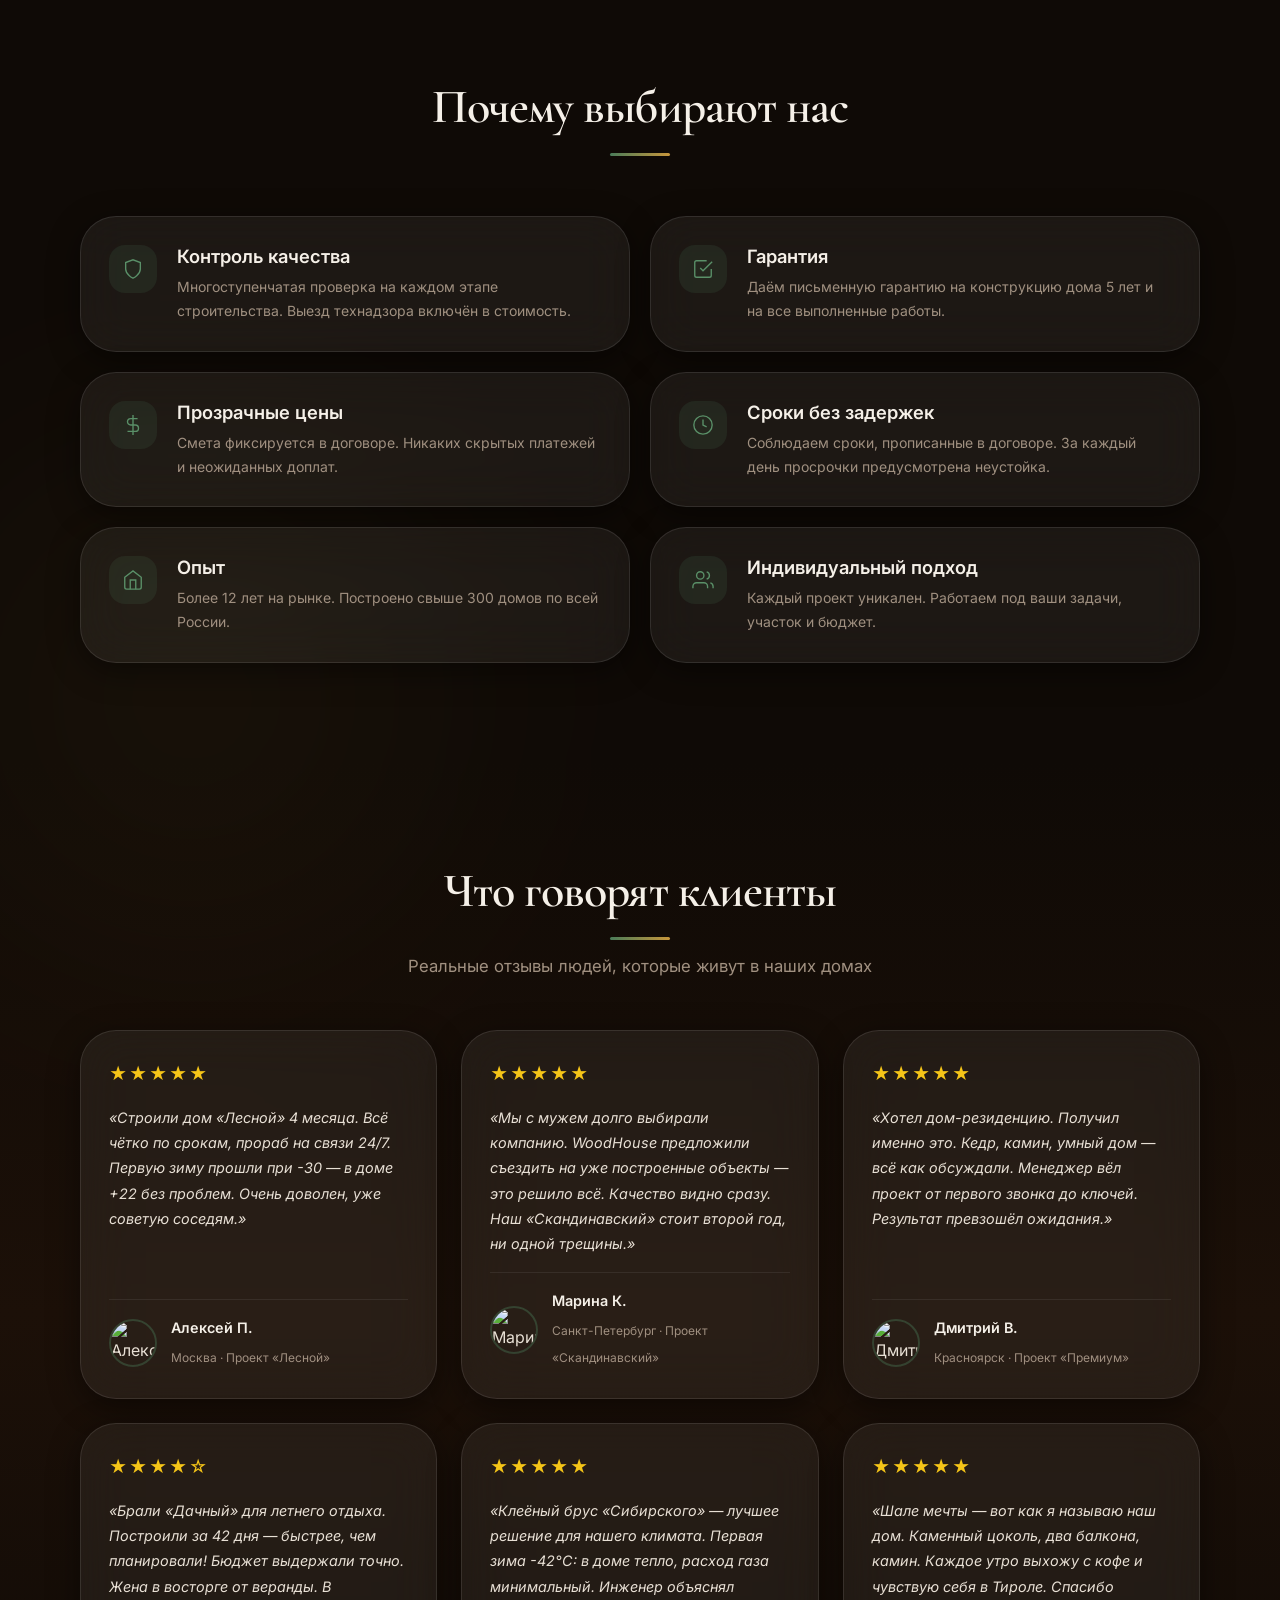
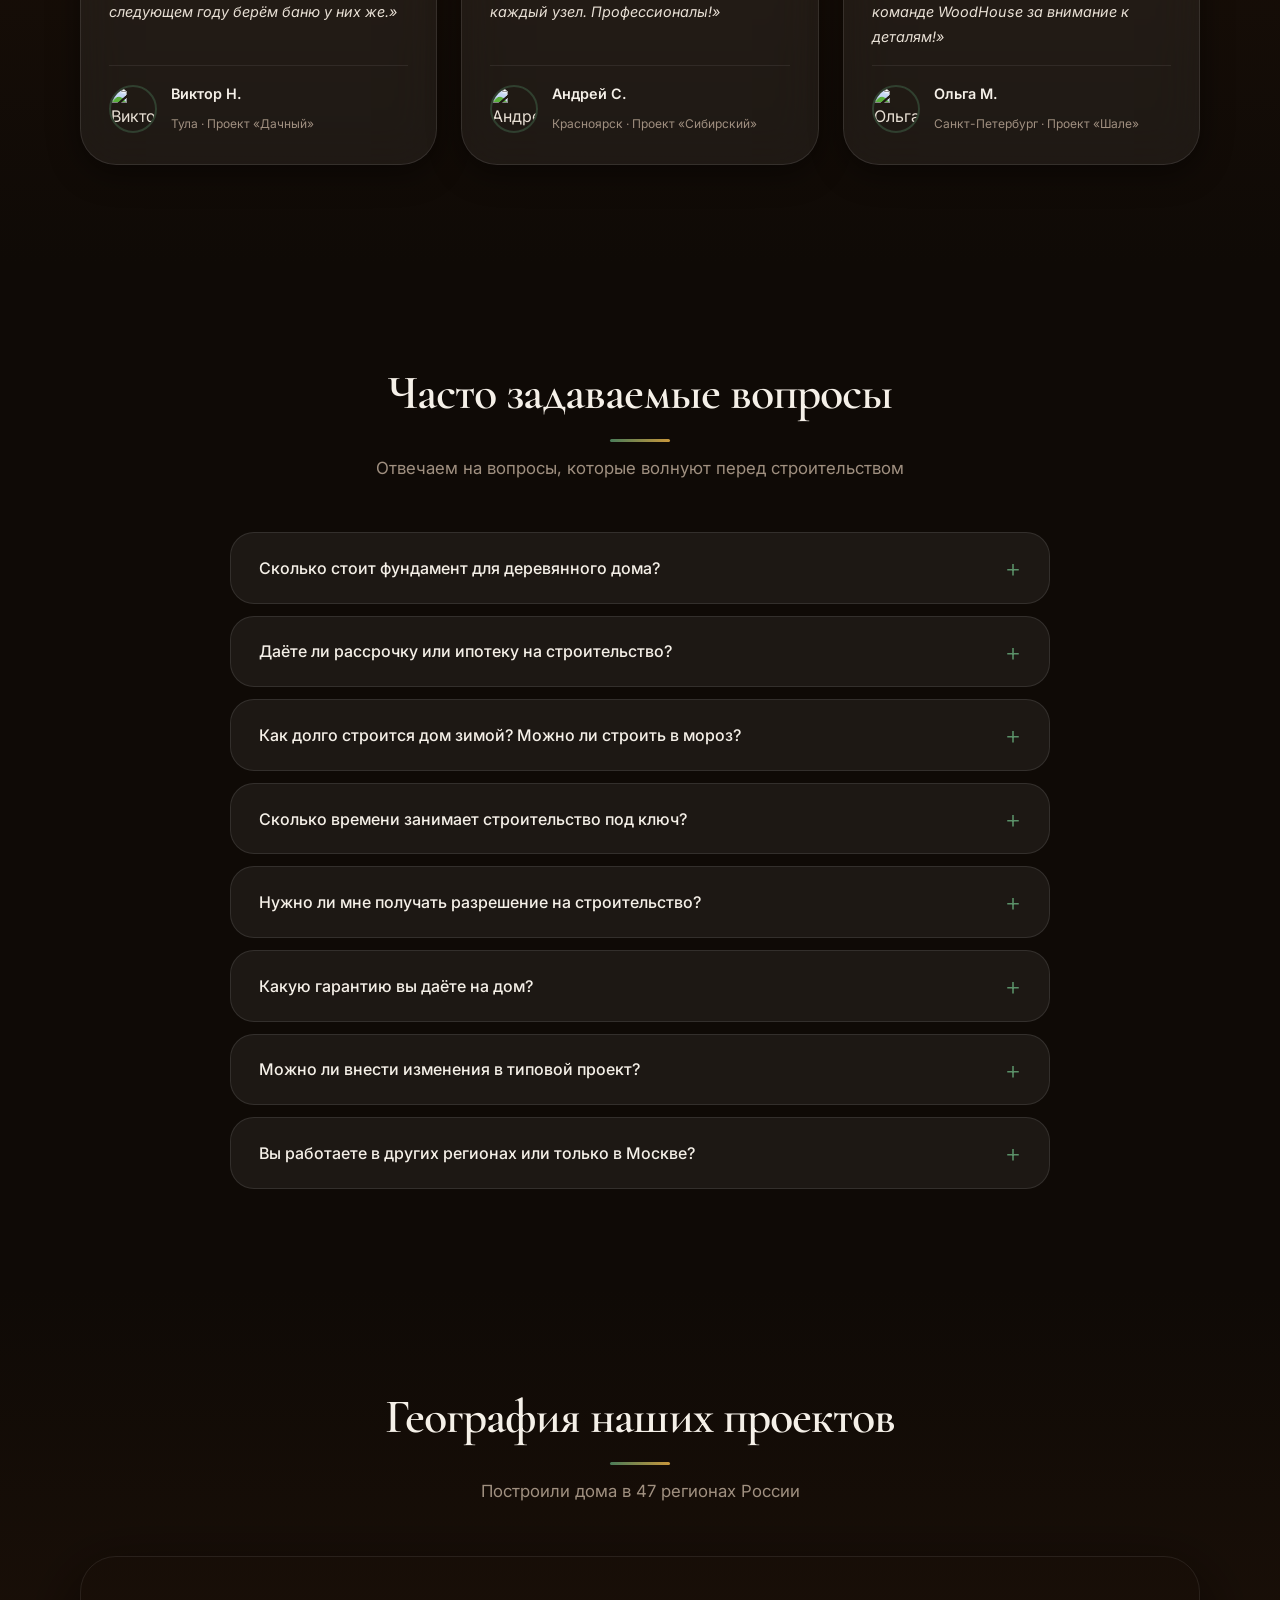
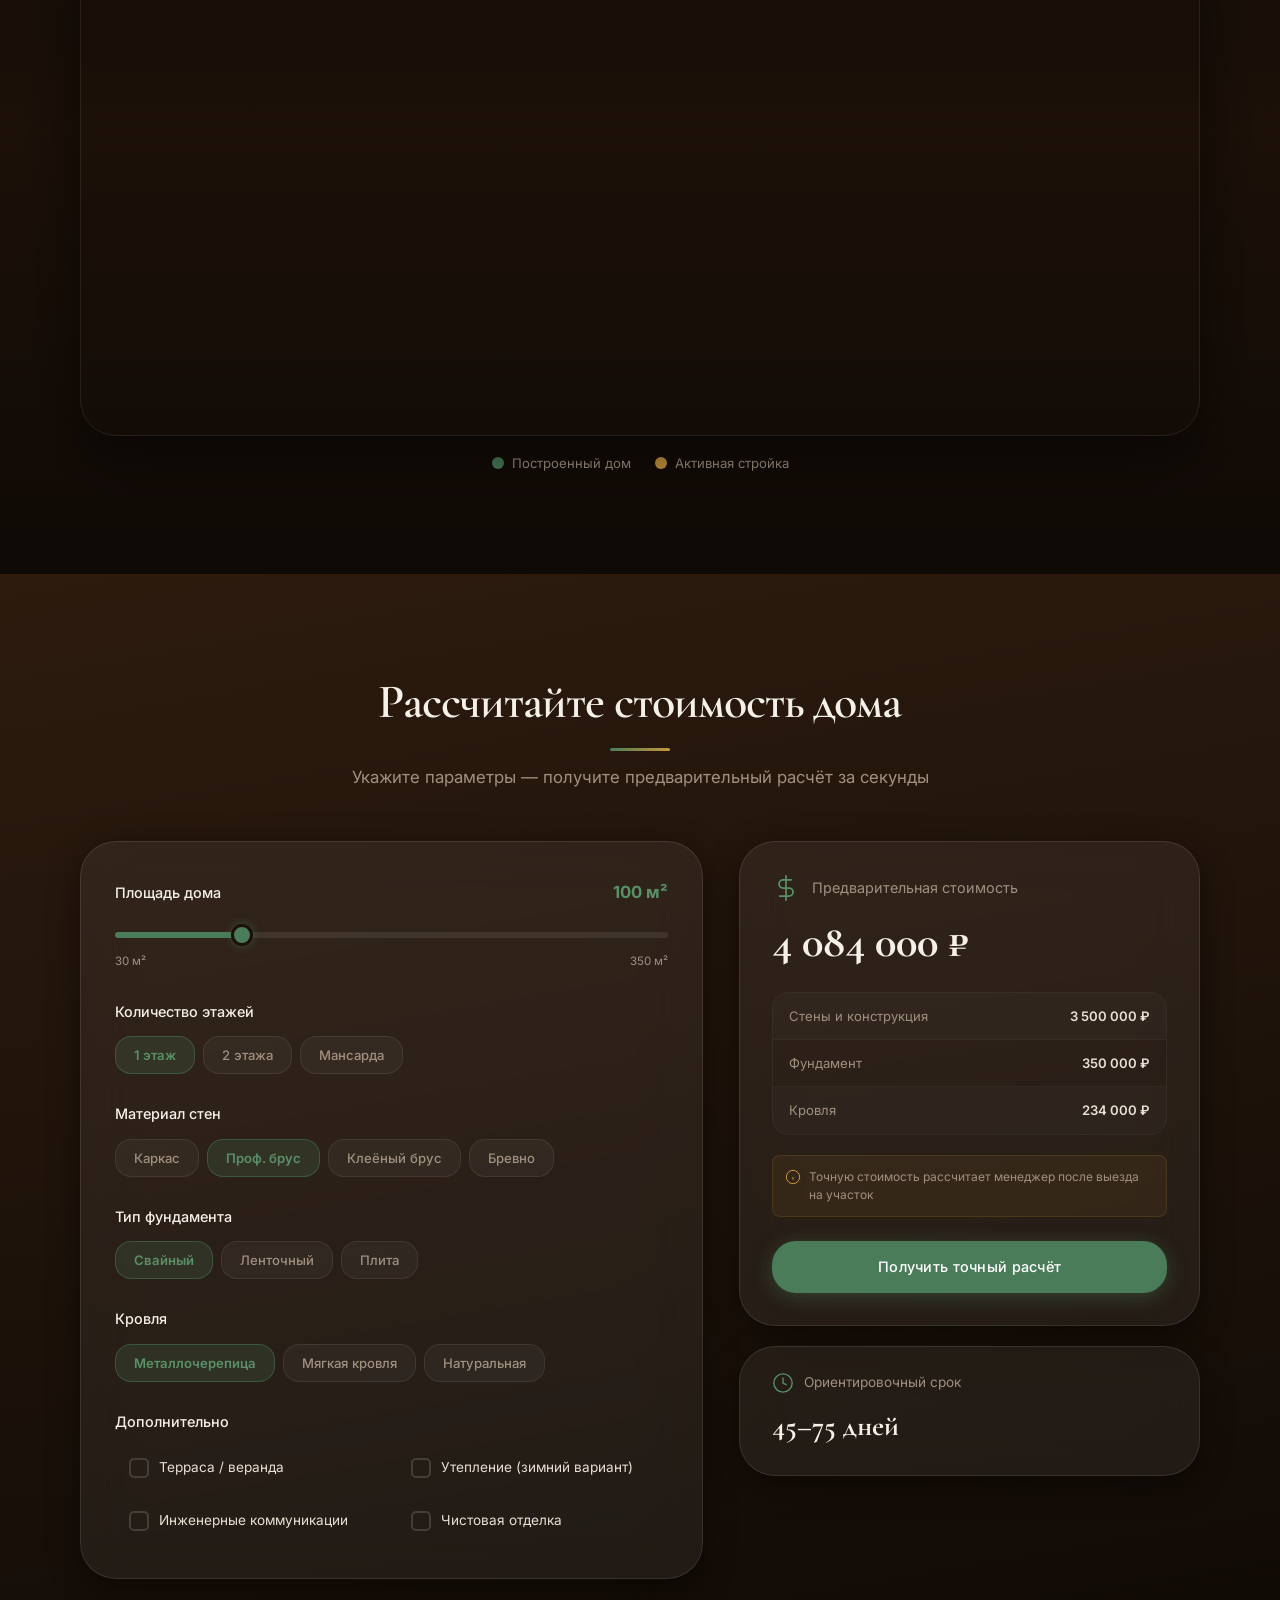
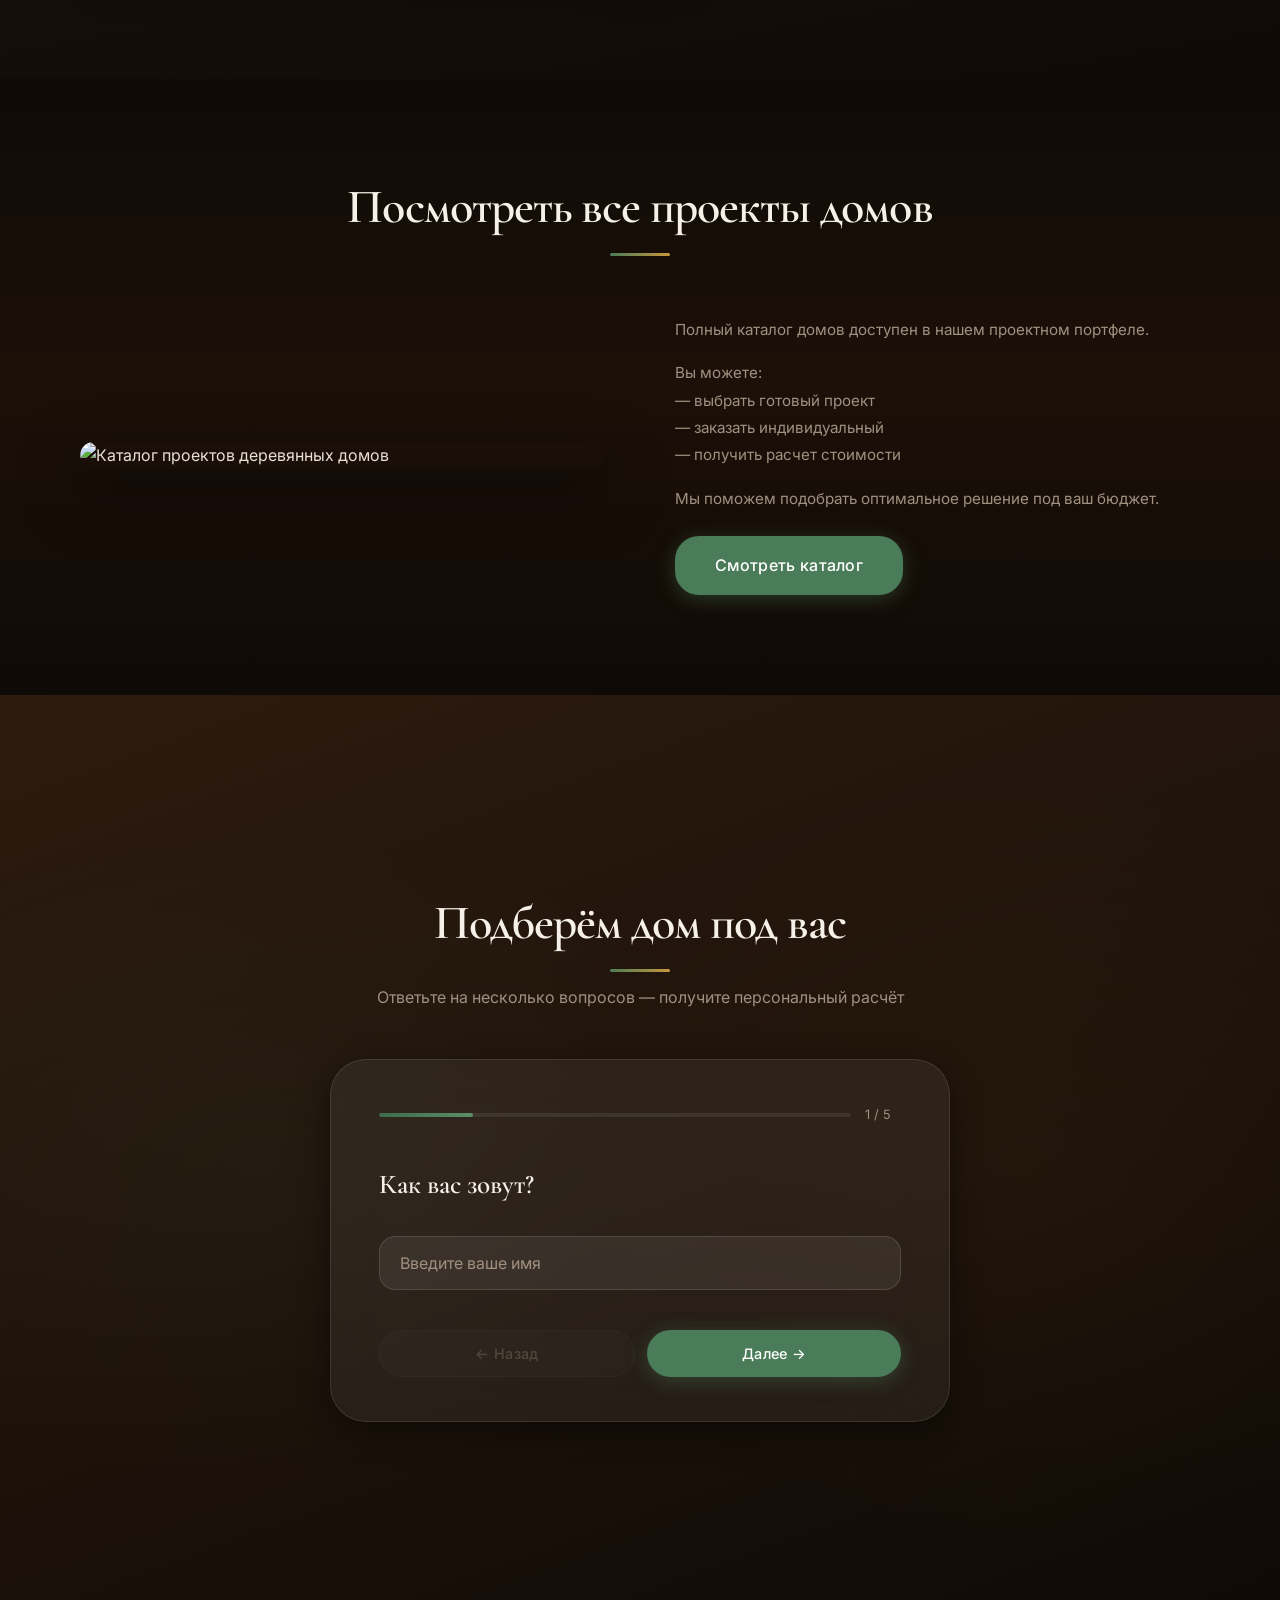
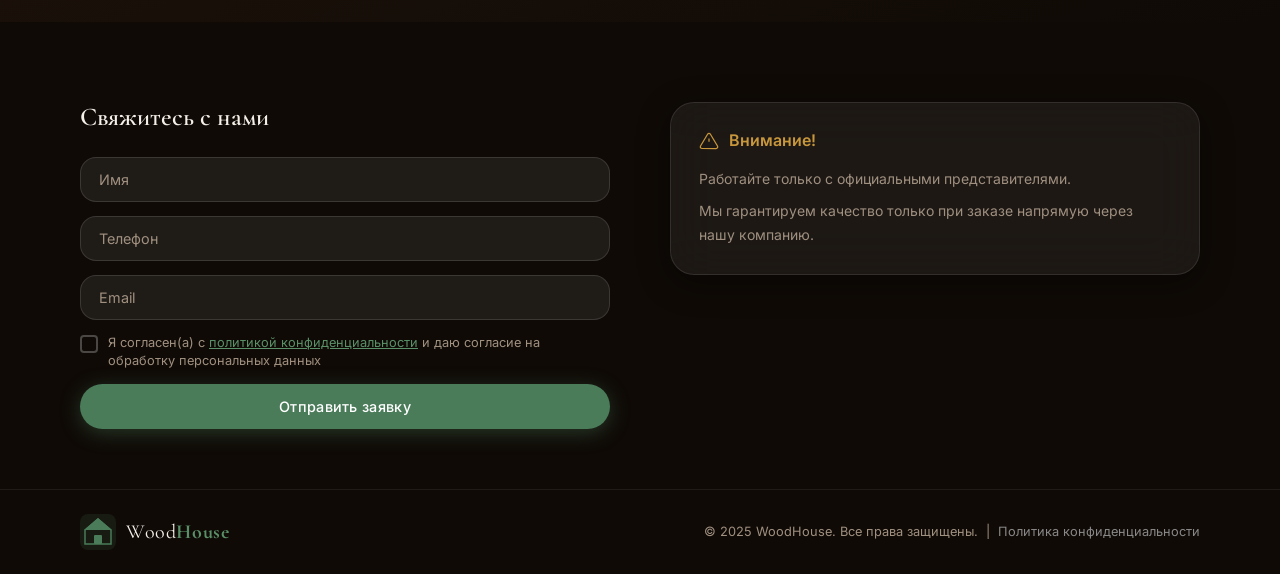
==== commit de60d587: "content: replace Lesnoy project photos with real timber (brus) cottage Add house-photos/lesnoy-1.jpg" ====
--- a/index.html
+++ b/index.html
@@ -245,7 +245,7 @@
           <!-- Project 1 -->
           <div class="project-card" data-animate="fade-up" data-delay="0" data-project="1">
             <div class="project-card__img">
-              <img src="https://images.unsplash.com/photo-1568605114967-8130f3a36994?auto=format&fit=crop&w=600&q=80" alt="Проект Лесной" loading="lazy">
+              <img src="house-photos/lesnoy-1.jpg" alt="Проект Лесной" loading="lazy">
               <span class="project-card__badge">Хит</span>
             </div>
             <div class="project-card__body">
@@ -524,7 +524,7 @@
             <div class="gallery__overlay"><span>Шале «Горное озеро»</span></div>
           </div>
           <div class="gallery__item" data-gallery="1">
-            <img src="https://images.unsplash.com/photo-1568605114967-8130f3a36994?auto=format&fit=crop&w=500&q=80" alt="Дом Лесной" loading="lazy">
+            <img src="house-photos/lesnoy-1.jpg" alt="Дом Лесной" loading="lazy">
             <div class="gallery__overlay"><span>Проект «Лесной» — фасад</span></div>
           </div>
           <div class="gallery__item" data-gallery="2">
--- a/style.css
+++ b/style.css
@@ -2298,23 +2298,26 @@
 }
 
 /* Consent checkbox */
-.form-group--consent { margin-top: 4px; }
+.form-group--consent { margin-top: 4px; margin-bottom: 14px; }
 .consent-label {
   display: flex;
   align-items: flex-start;
   gap: 10px;
   cursor: pointer;
   font-size: 0.8rem;
-  color: var(--text-muted);
+  color: var(--c-text-muted);
   line-height: 1.4;
 }
-.consent-checkbox {
+/* высокая специфичность — перебиваем общий стиль .form-group input */
+.form-group--consent input.consent-checkbox {
   appearance: none;
   -webkit-appearance: none;
+  flex: 0 0 auto;
   width: 18px;
   height: 18px;
   min-width: 18px;
-  border: 2px solid rgba(255,255,255,0.2);
+  padding: 0;
+  border: 2px solid rgba(255,255,255,0.25);
   border-radius: 4px;
   background: transparent;
   cursor: pointer;
@@ -2322,27 +2325,31 @@
   margin-top: 1px;
   transition: border-color 0.2s, background 0.2s;
 }
-.consent-checkbox:checked {
-  background: var(--primary);
-  border-color: var(--primary);
-}
-.consent-checkbox:checked::after {
+.form-group--consent input.consent-checkbox:focus {
+  border-color: var(--c-green);
+  box-shadow: none;
+}
+.form-group--consent input.consent-checkbox:checked {
+  background: var(--c-green);
+  border-color: var(--c-green);
+}
+.form-group--consent input.consent-checkbox:checked::after {
   content: '';
   position: absolute;
   left: 4px;
   top: 1px;
-  width: 6px;
-  height: 10px;
-  border: 2px solid white;
+  width: 5px;
+  height: 9px;
+  border: 2px solid #fff;
   border-top: none;
   border-left: none;
   transform: rotate(45deg);
 }
 .consent-link {
-  color: var(--primary-light, #5aa346);
+  color: var(--c-green-light);
   text-decoration: underline;
 }
-.consent-link:hover { color: var(--primary); }
+.consent-link:hover { color: var(--c-green); }
 
 /* 13. FAQ hover highlight */
 .faq__item {
@@ -2351,3 +2358,155 @@
 .faq__item:hover {
   background: rgba(255,255,255,0.03);
 }
+
+/* ══════════════════════════════════════════
+   PREMIUM ENHANCEMENTS v2 — depth, light & motion
+   (CSS-only, layered on top; reduced-motion safe)
+══════════════════════════════════════════ */
+
+/* ── E1. Ambient aurora glow behind dark sections ── */
+.hero,
+.consultant,
+.calc,
+.why-us {
+  position: relative;
+  isolation: isolate;
+}
+.hero::after,
+.why-us::before {
+  content: '';
+  position: absolute;
+  z-index: 0;
+  pointer-events: none;
+  width: 60vmax;
+  height: 60vmax;
+  border-radius: 50%;
+  filter: blur(120px);
+  opacity: 0.4;
+  background: radial-gradient(circle at center, rgba(74,124,89,0.30) 0%, transparent 70%);
+  animation: auroraDrift 18s ease-in-out infinite alternate;
+}
+.hero::after  { top: -20vmax; right: -15vmax; z-index: 1; }
+.why-us::before {
+  bottom: -25vmax; left: -15vmax;
+  background: radial-gradient(circle at center, rgba(200,151,60,0.18) 0%, transparent 70%);
+  animation-duration: 22s;
+}
+/* keep section content above the ambient glow */
+.why-us > .container,
+.consultant > .container,
+.calc > .container { position: relative; z-index: 1; }
+@keyframes auroraDrift {
+  0%   { transform: translate(0, 0) scale(1); }
+  100% { transform: translate(4vmax, 3vmax) scale(1.12); }
+}
+
+/* ── E2. Primary button sheen sweep on hover ── */
+.btn--primary::before {
+  content: '';
+  position: absolute;
+  top: 0;
+  left: -120%;
+  width: 60%;
+  height: 100%;
+  background: linear-gradient(
+    100deg,
+    transparent,
+    rgba(255,255,255,0.35),
+    transparent
+  );
+  transform: skewX(-18deg);
+  transition: left 0.6s var(--ease);
+  pointer-events: none;
+  z-index: 1;
+}
+.btn--primary:hover::before { left: 130%; }
+
+/* ── E3. Gradient-border glow on key cards ── */
+.glass-card,
+.project-card,
+.why-card,
+.review-card {
+  position: relative;
+}
+.project-card::after,
+.why-card::after {
+  content: '';
+  position: absolute;
+  inset: 0;
+  border-radius: inherit;
+  padding: 1px;
+  background: linear-gradient(135deg, rgba(90,144,104,0.55), rgba(200,151,60,0.35));
+  -webkit-mask: linear-gradient(#000 0 0) content-box, linear-gradient(#000 0 0);
+  -webkit-mask-composite: xor;
+          mask-composite: exclude;
+  opacity: 0;
+  transition: opacity 0.4s var(--ease);
+  pointer-events: none;
+}
+.project-card:hover::after,
+.why-card:hover::after { opacity: 1; }
+
+/* ── E4. Animated gradient on scroll progress bar ── */
+.scroll-progress {
+  background: linear-gradient(90deg, var(--c-green), var(--c-accent), var(--c-green-light)) !important;
+  background-size: 200% 100% !important;
+  animation: progressShift 4s linear infinite;
+  box-shadow: 0 0 10px rgba(74,124,89,0.5);
+}
+@keyframes progressShift {
+  0%   { background-position: 0% 0; }
+  100% { background-position: 200% 0; }
+}
+
+/* ── E5. Section title underline grow animation ──
+   Underline is visible by default; only titles that are themselves
+   scroll-animated start collapsed and grow in when revealed. */
+.section-title[data-animate]::after {
+  transform: scaleX(0);
+  transform-origin: left center;
+  transition: transform 0.7s var(--ease) 0.15s;
+}
+.section-title[data-animate].text-center::after { transform-origin: center; }
+.section-title[data-animate].visible::after { transform: scaleX(1); }
+
+/* ── E6. Floating hero highlight word ── */
+.hero__title .highlight-word {
+  animation: floatWord 5s ease-in-out infinite;
+}
+@keyframes floatWord {
+  0%, 100% { transform: rotate(-1deg) translateY(0); }
+  50%      { transform: rotate(-1deg) translateY(-6px); }
+}
+
+/* ── E7. Subtle film-grain texture overlay for premium depth ── */
+body::after {
+  content: '';
+  position: fixed;
+  inset: 0;
+  z-index: 9999;
+  pointer-events: none;
+  opacity: 0.025;
+  mix-blend-mode: overlay;
+  background-image: url("data:image/svg+xml,%3Csvg xmlns='http://www.w3.org/2000/svg' width='120' height='120'%3E%3Cfilter id='n'%3E%3CfeTurbulence type='fractalNoise' baseFrequency='0.85' numOctaves='3' stitchTiles='stitch'/%3E%3C/filter%3E%3Crect width='100%25' height='100%25' filter='url(%23n)'/%3E%3C/svg%3E");
+}
+
+/* ── E8. Nav link & icon-button micro-polish ── */
+.nav-link { transition: color var(--t) var(--ease), transform 0.2s var(--ease); }
+.nav-link:hover { transform: translateY(-1px); }
+
+/* ── E9. Smooth, snappier image reveal in cards ── */
+.project-card__img img,
+.gallery__item img,
+.problem-item__image img {
+  will-change: transform;
+}
+
+/* ── E10. Respect reduced-motion for new ambient motion ── */
+@media (prefers-reduced-motion: reduce) {
+  .hero::after,
+  .why-us::before,
+  .hero__title .highlight-word,
+  .scroll-progress { animation: none !important; }
+  .section-title::after { transform: scaleX(1) !important; }
+}
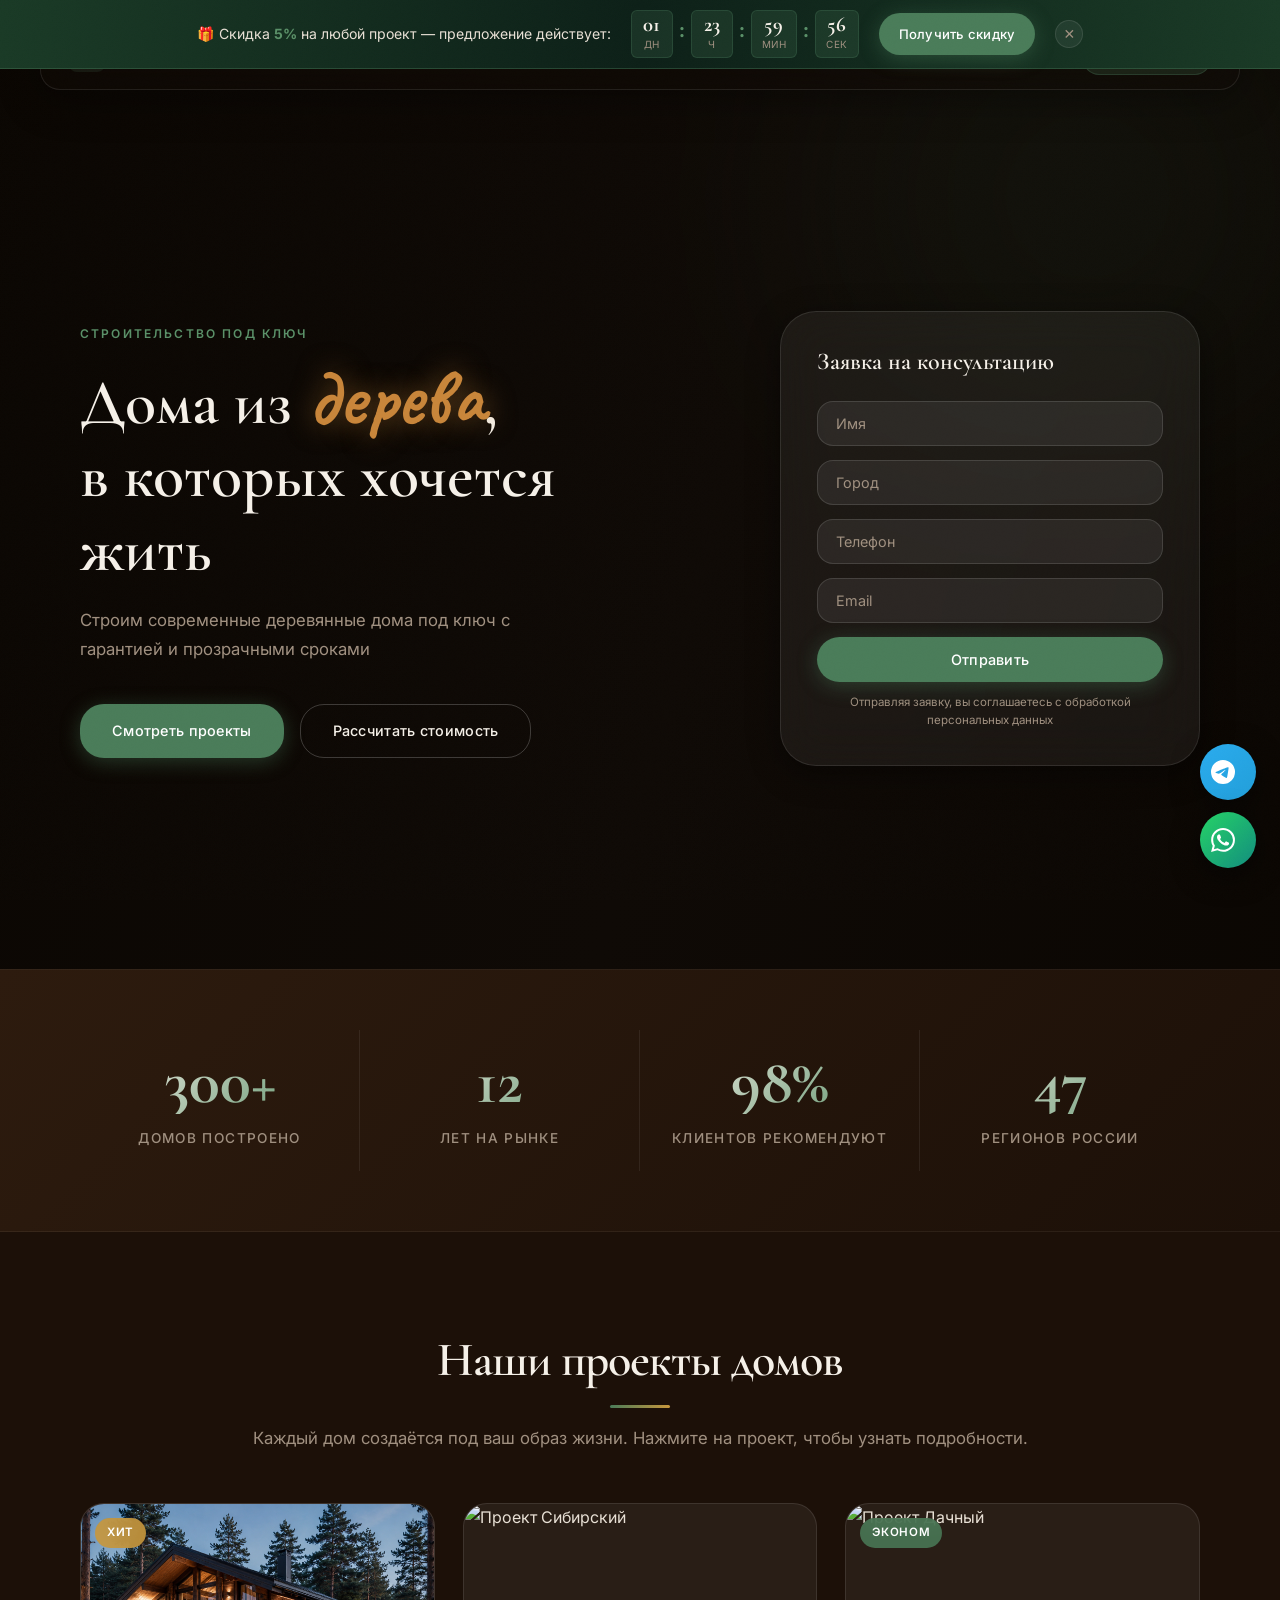
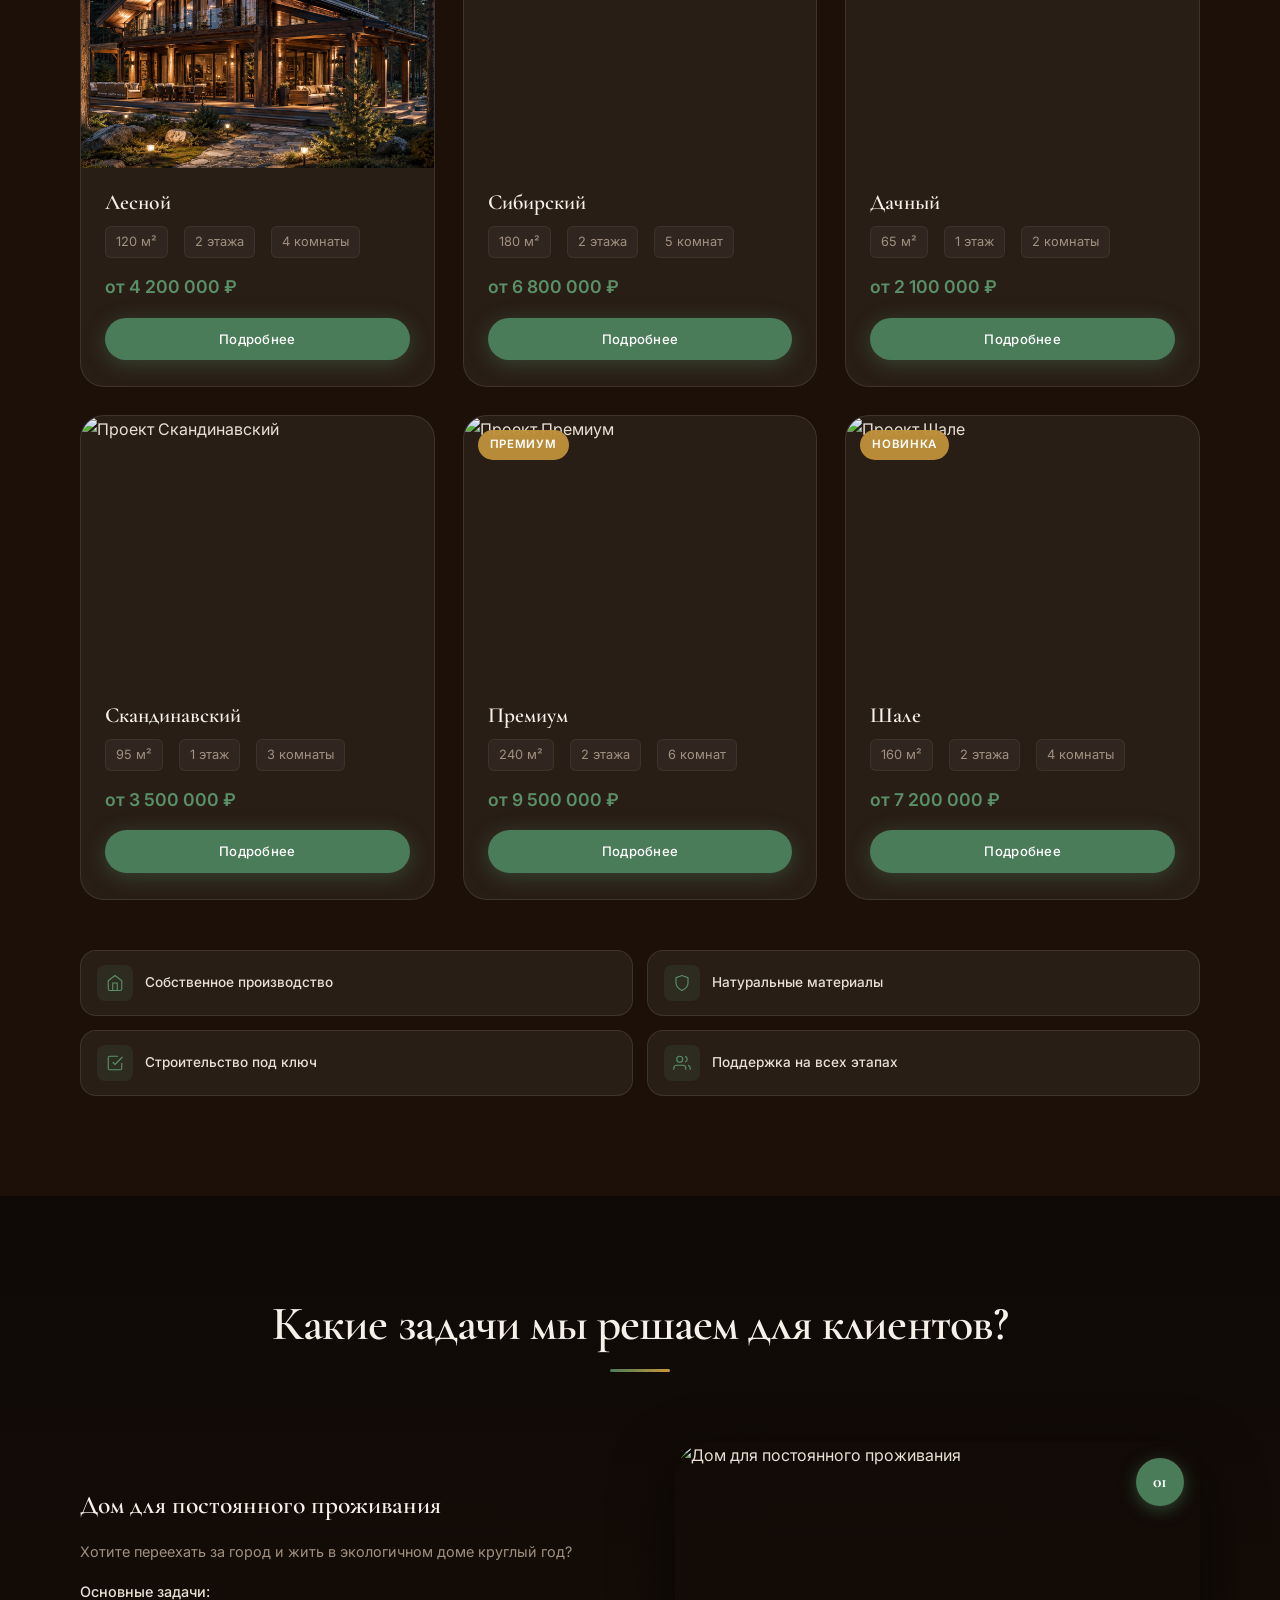
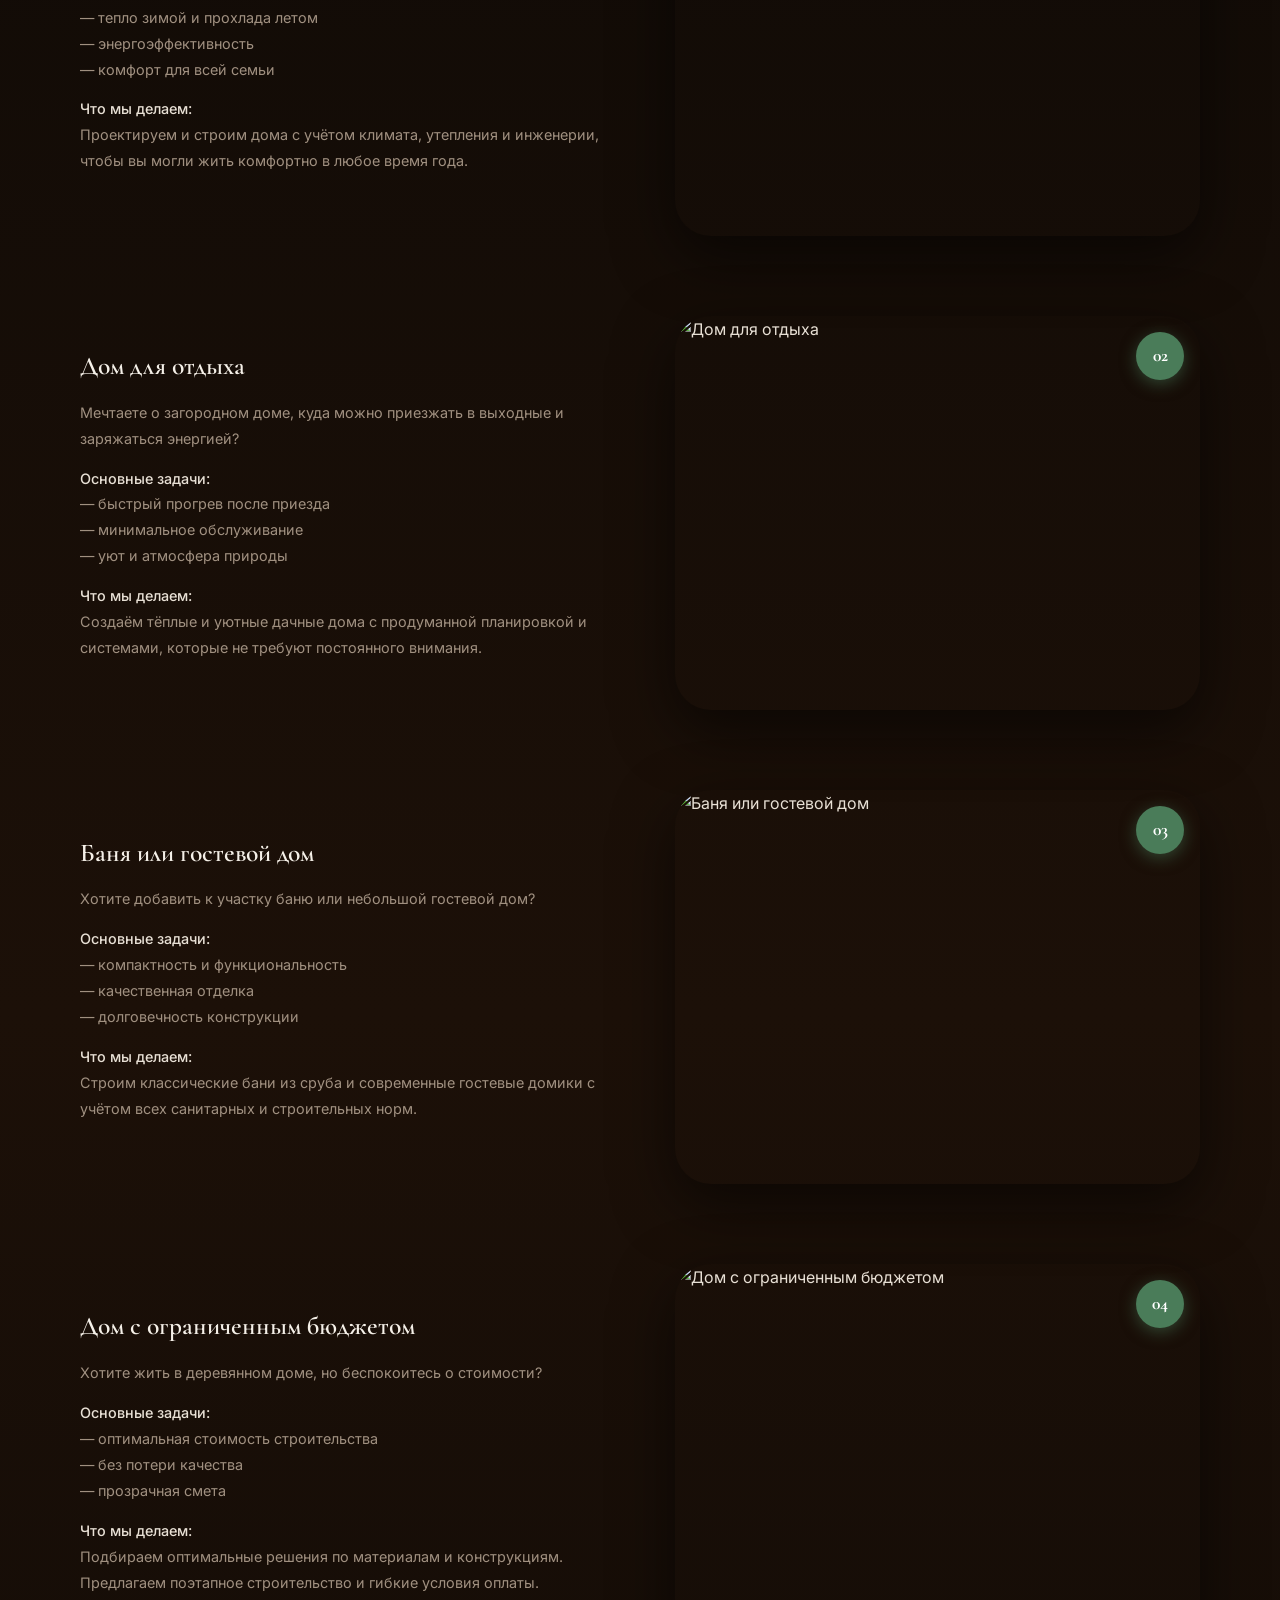
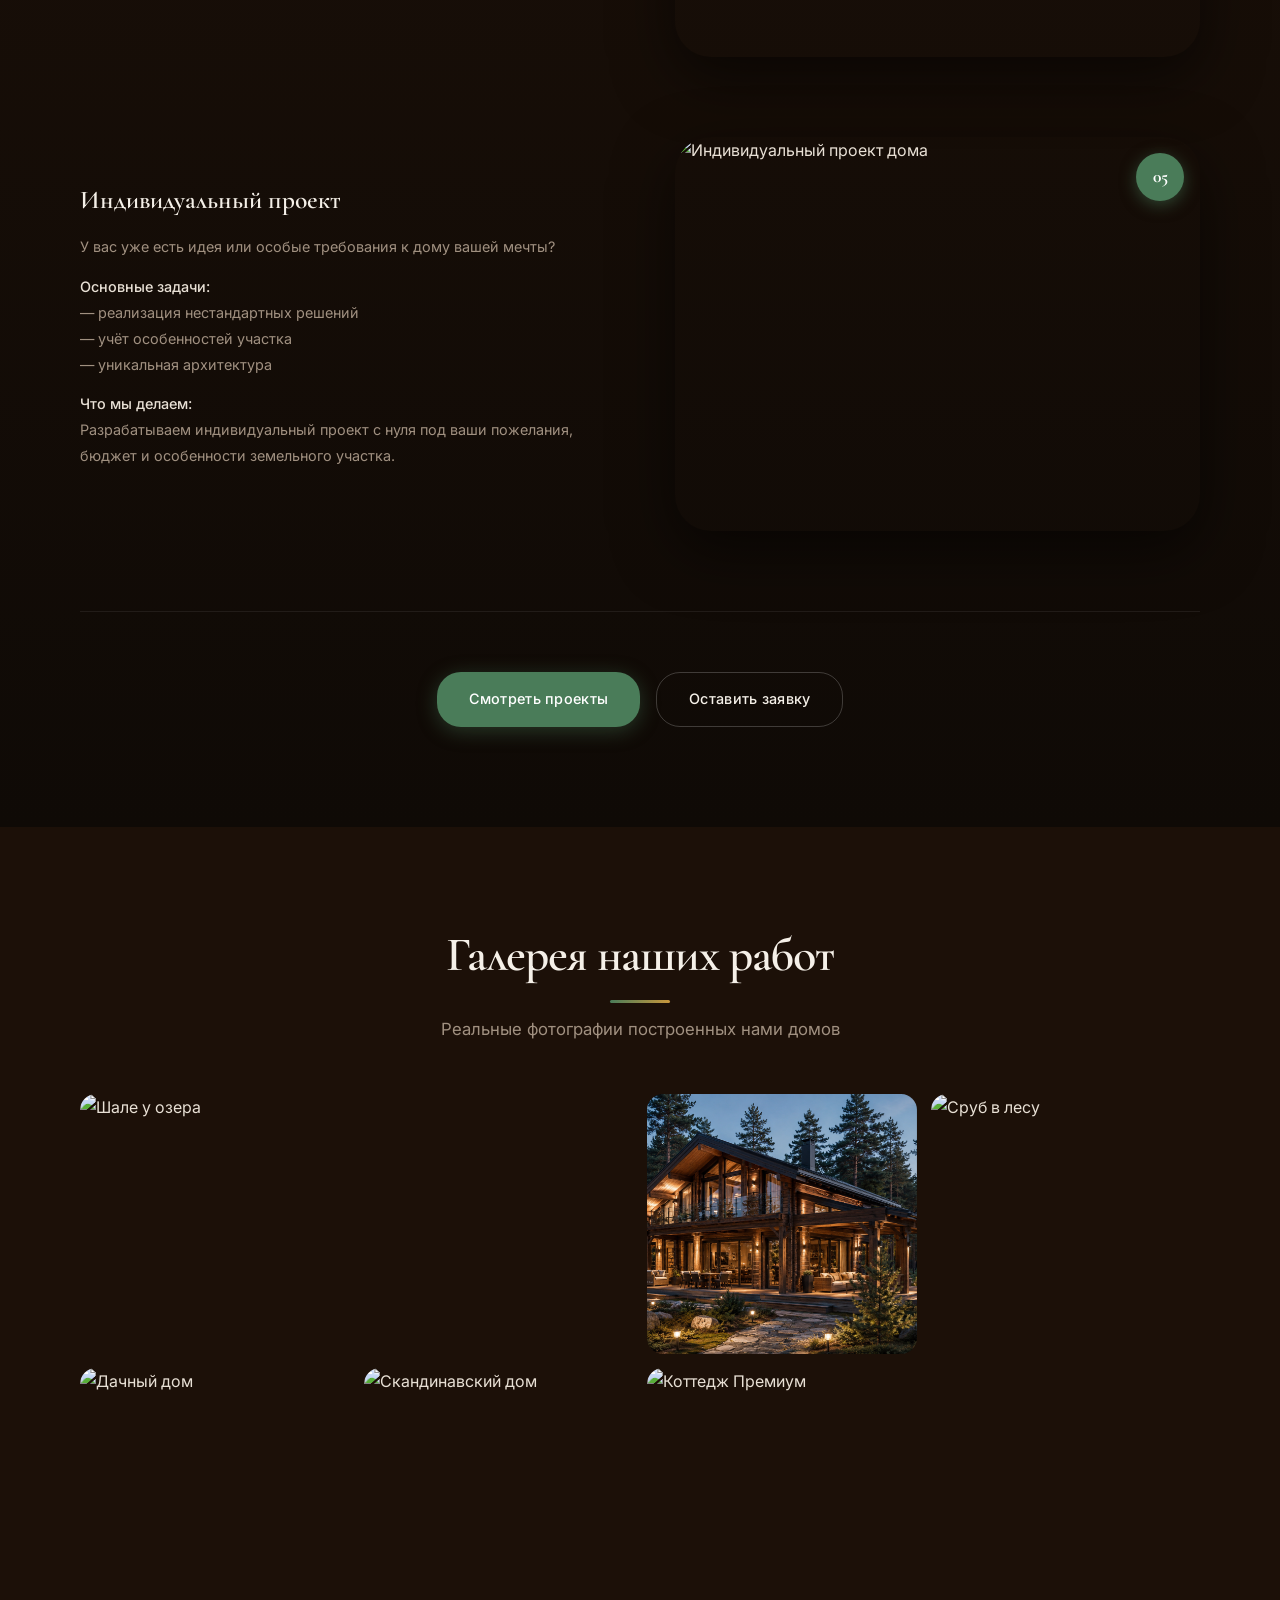
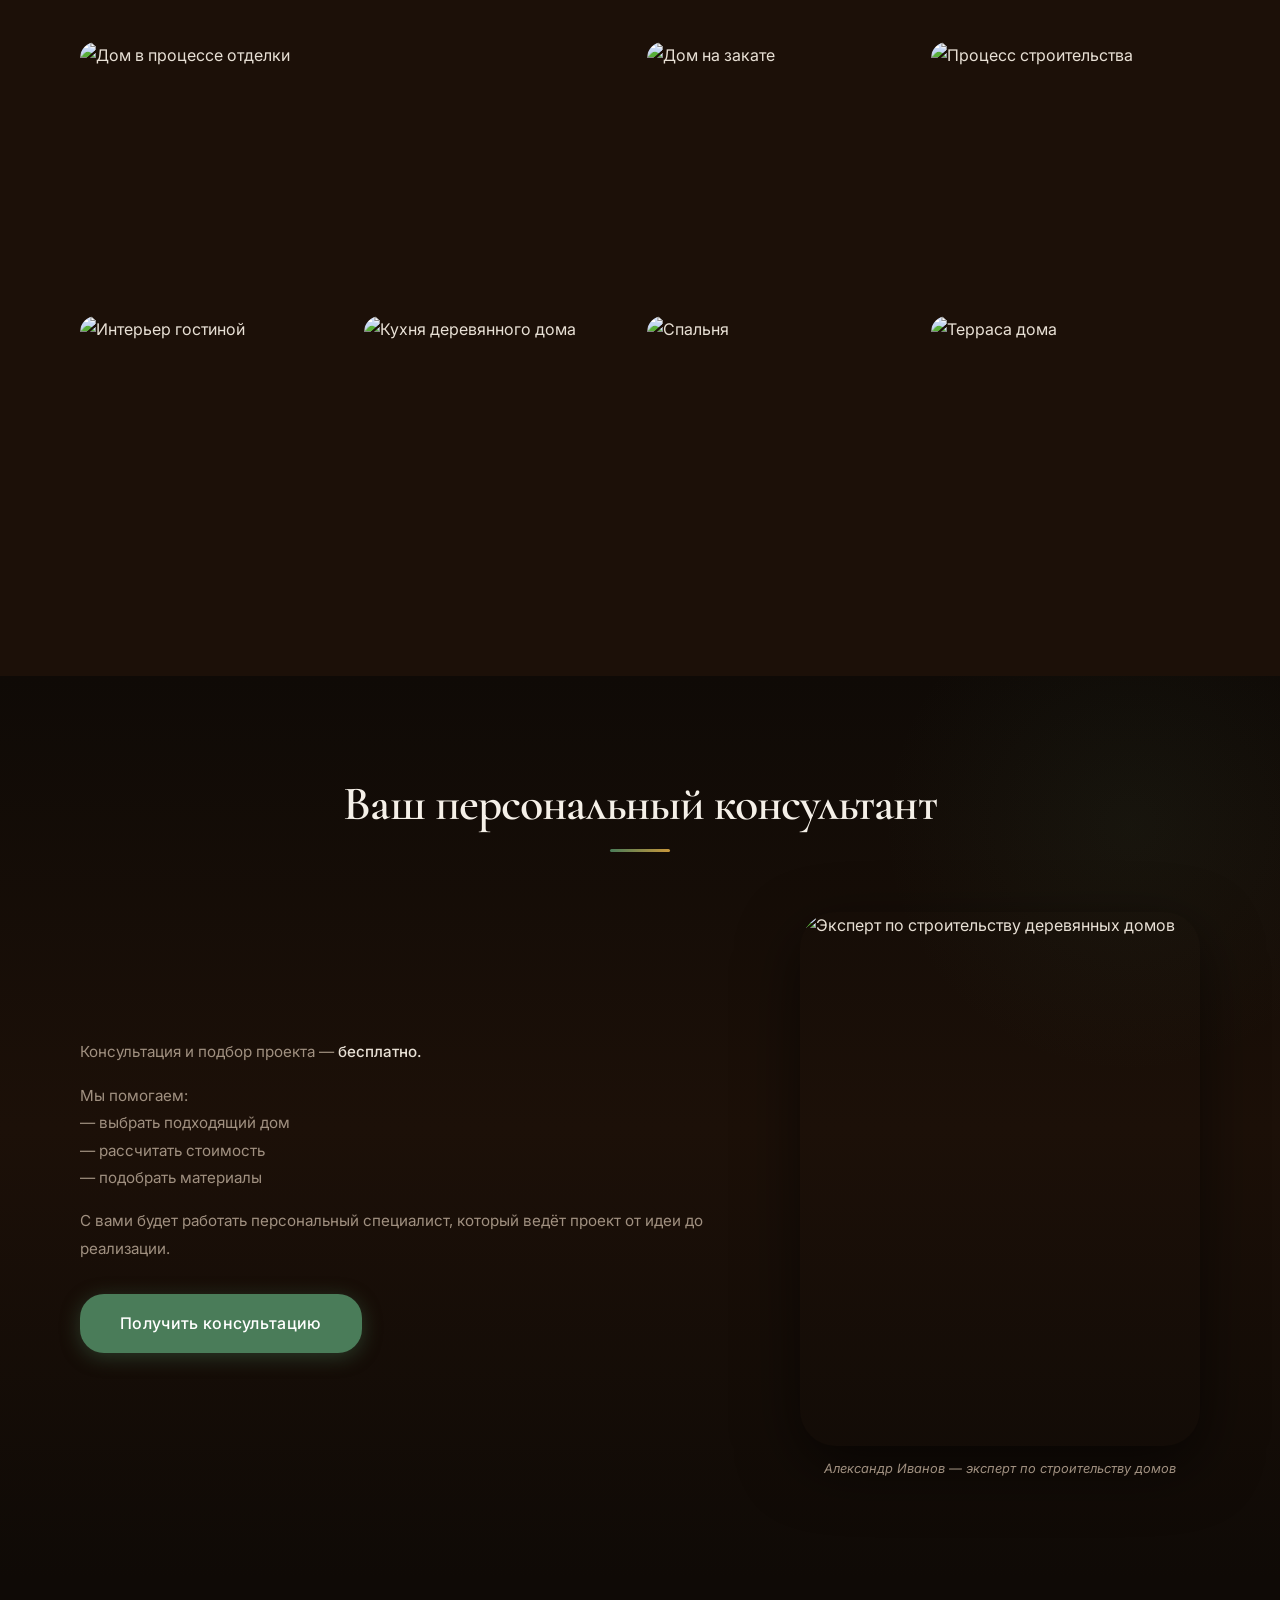
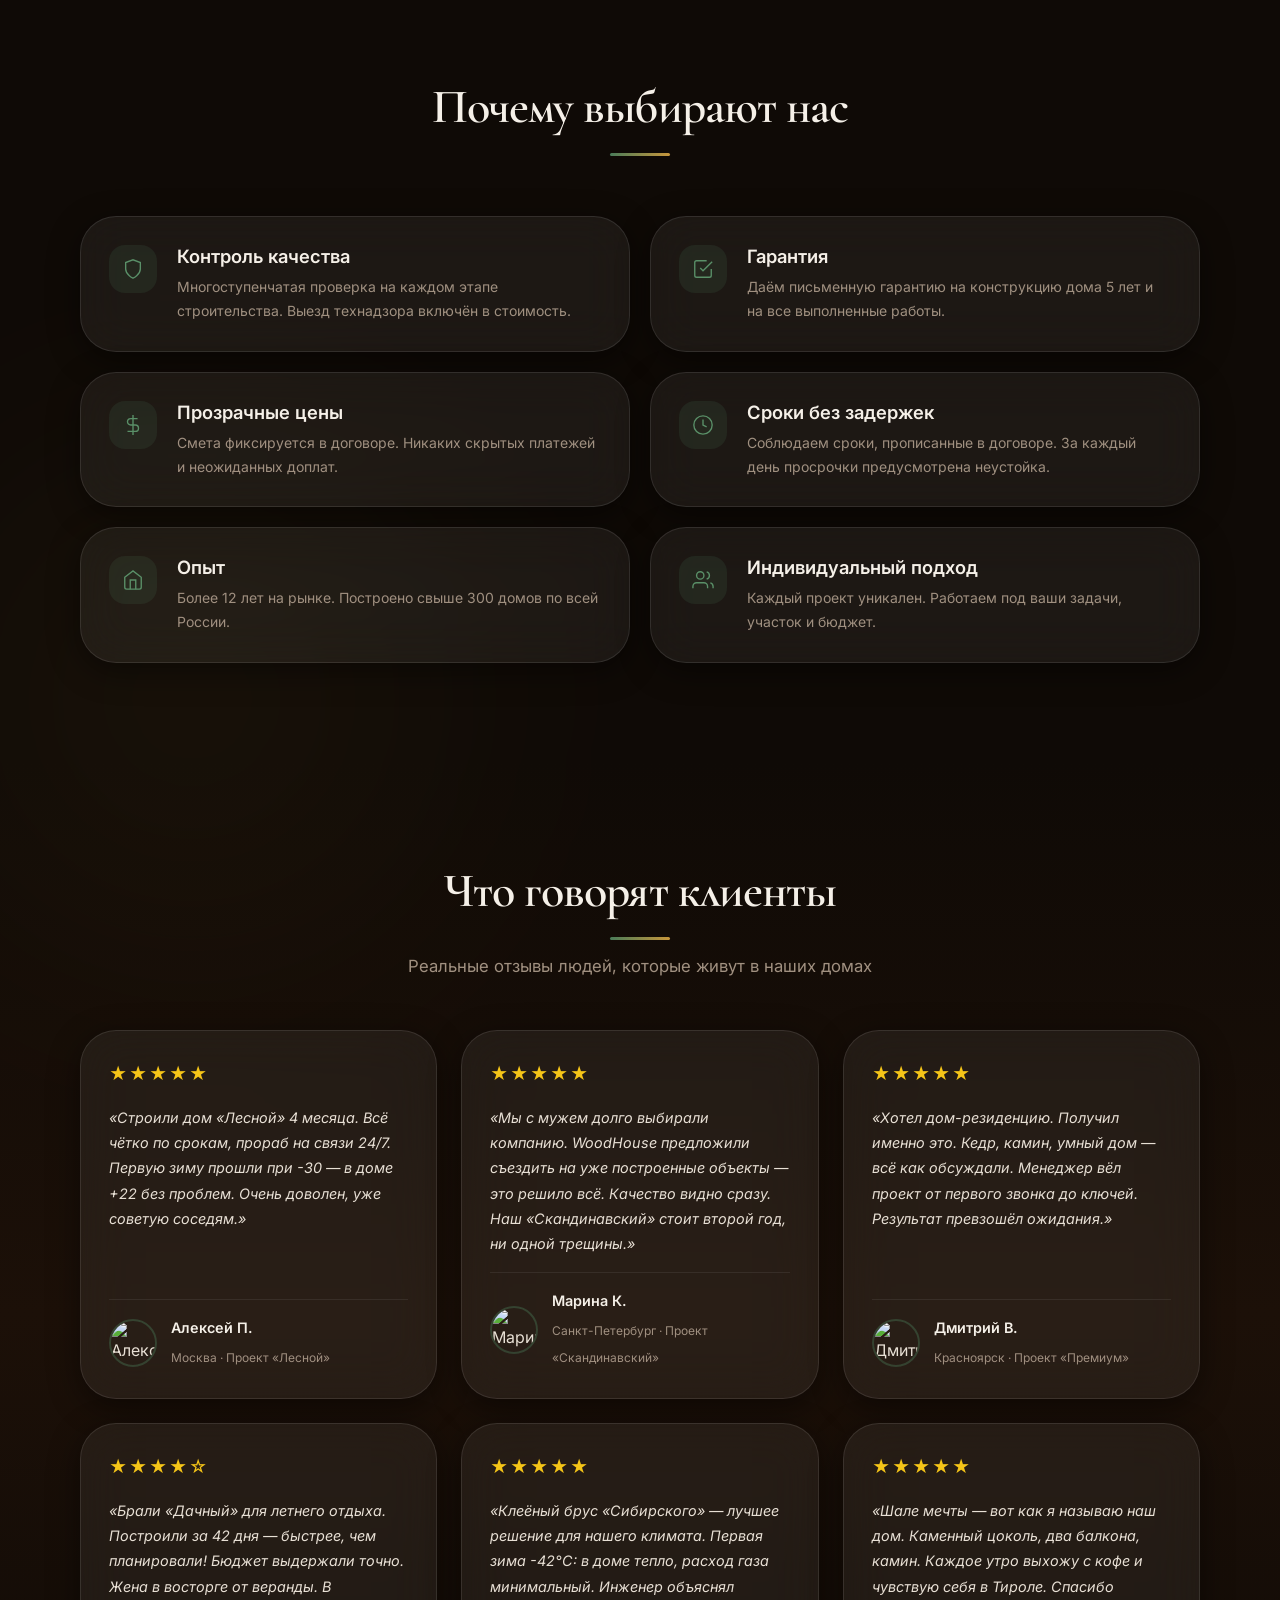
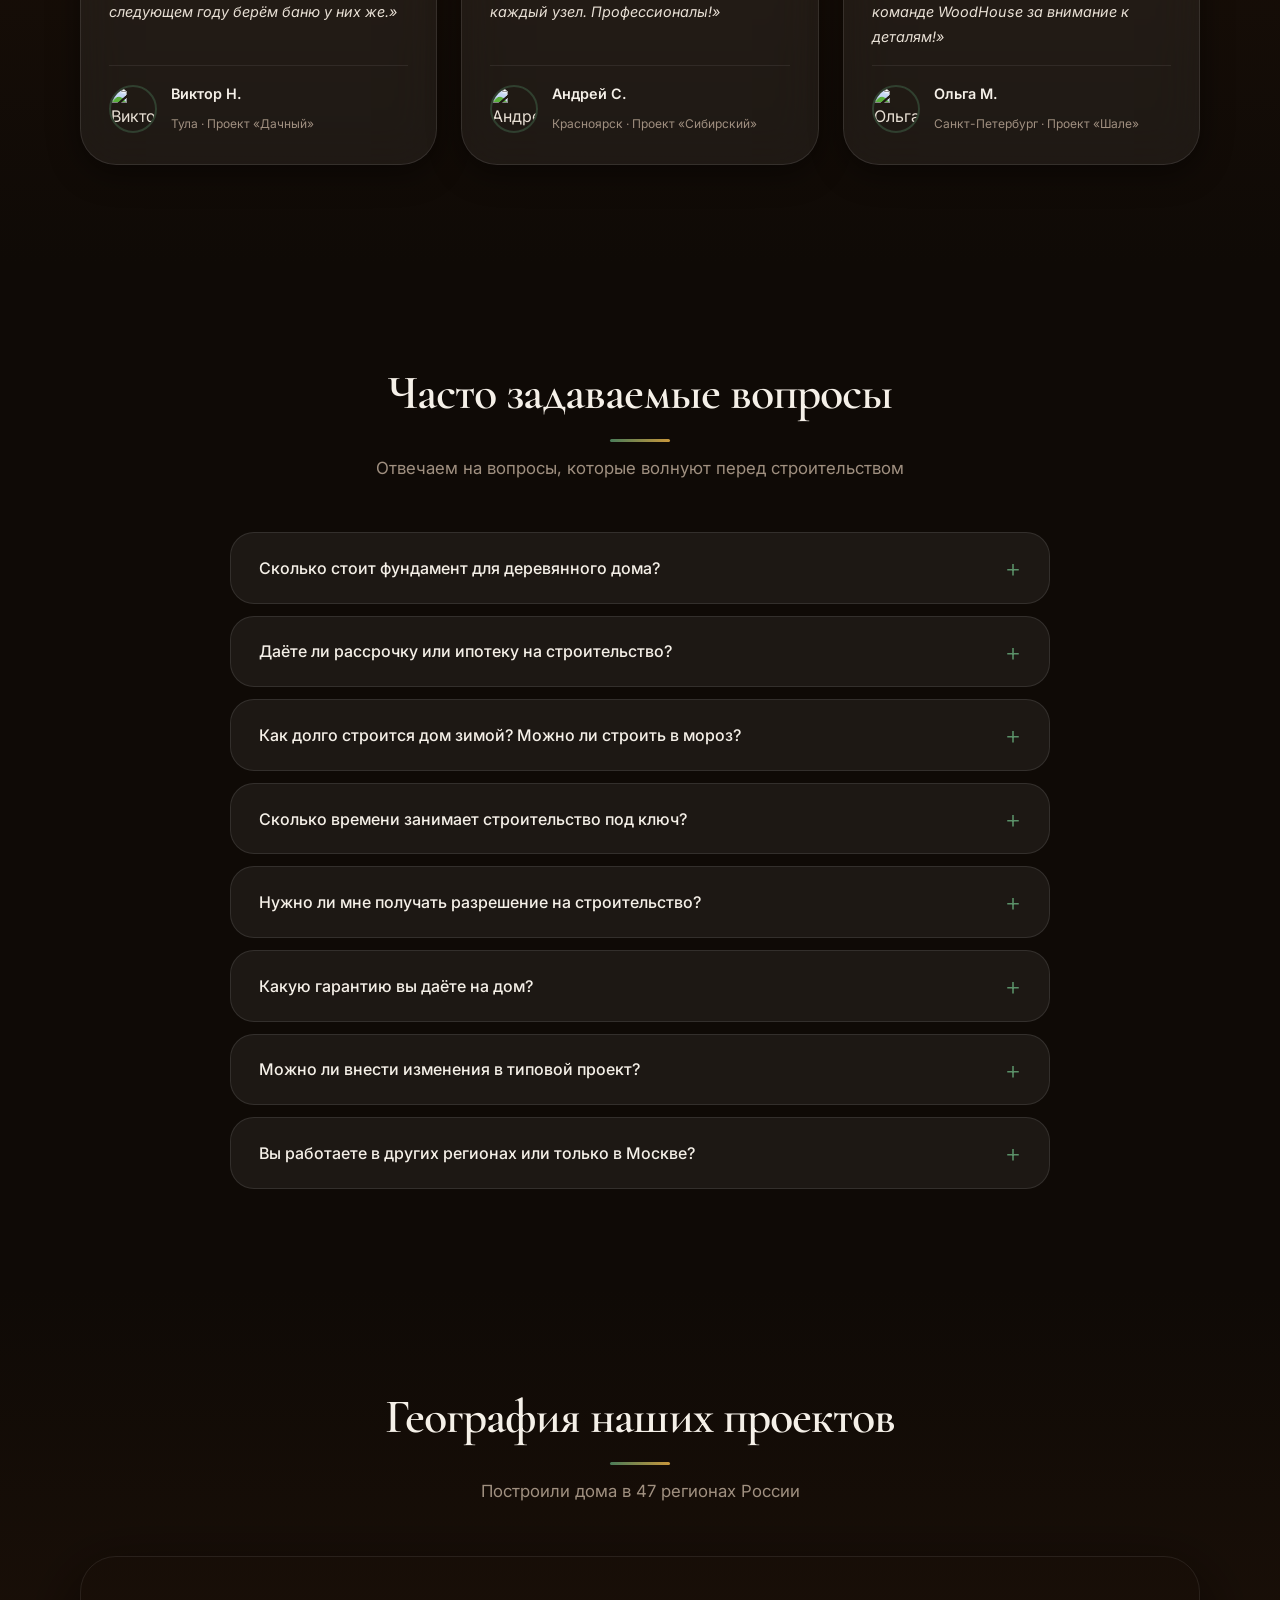
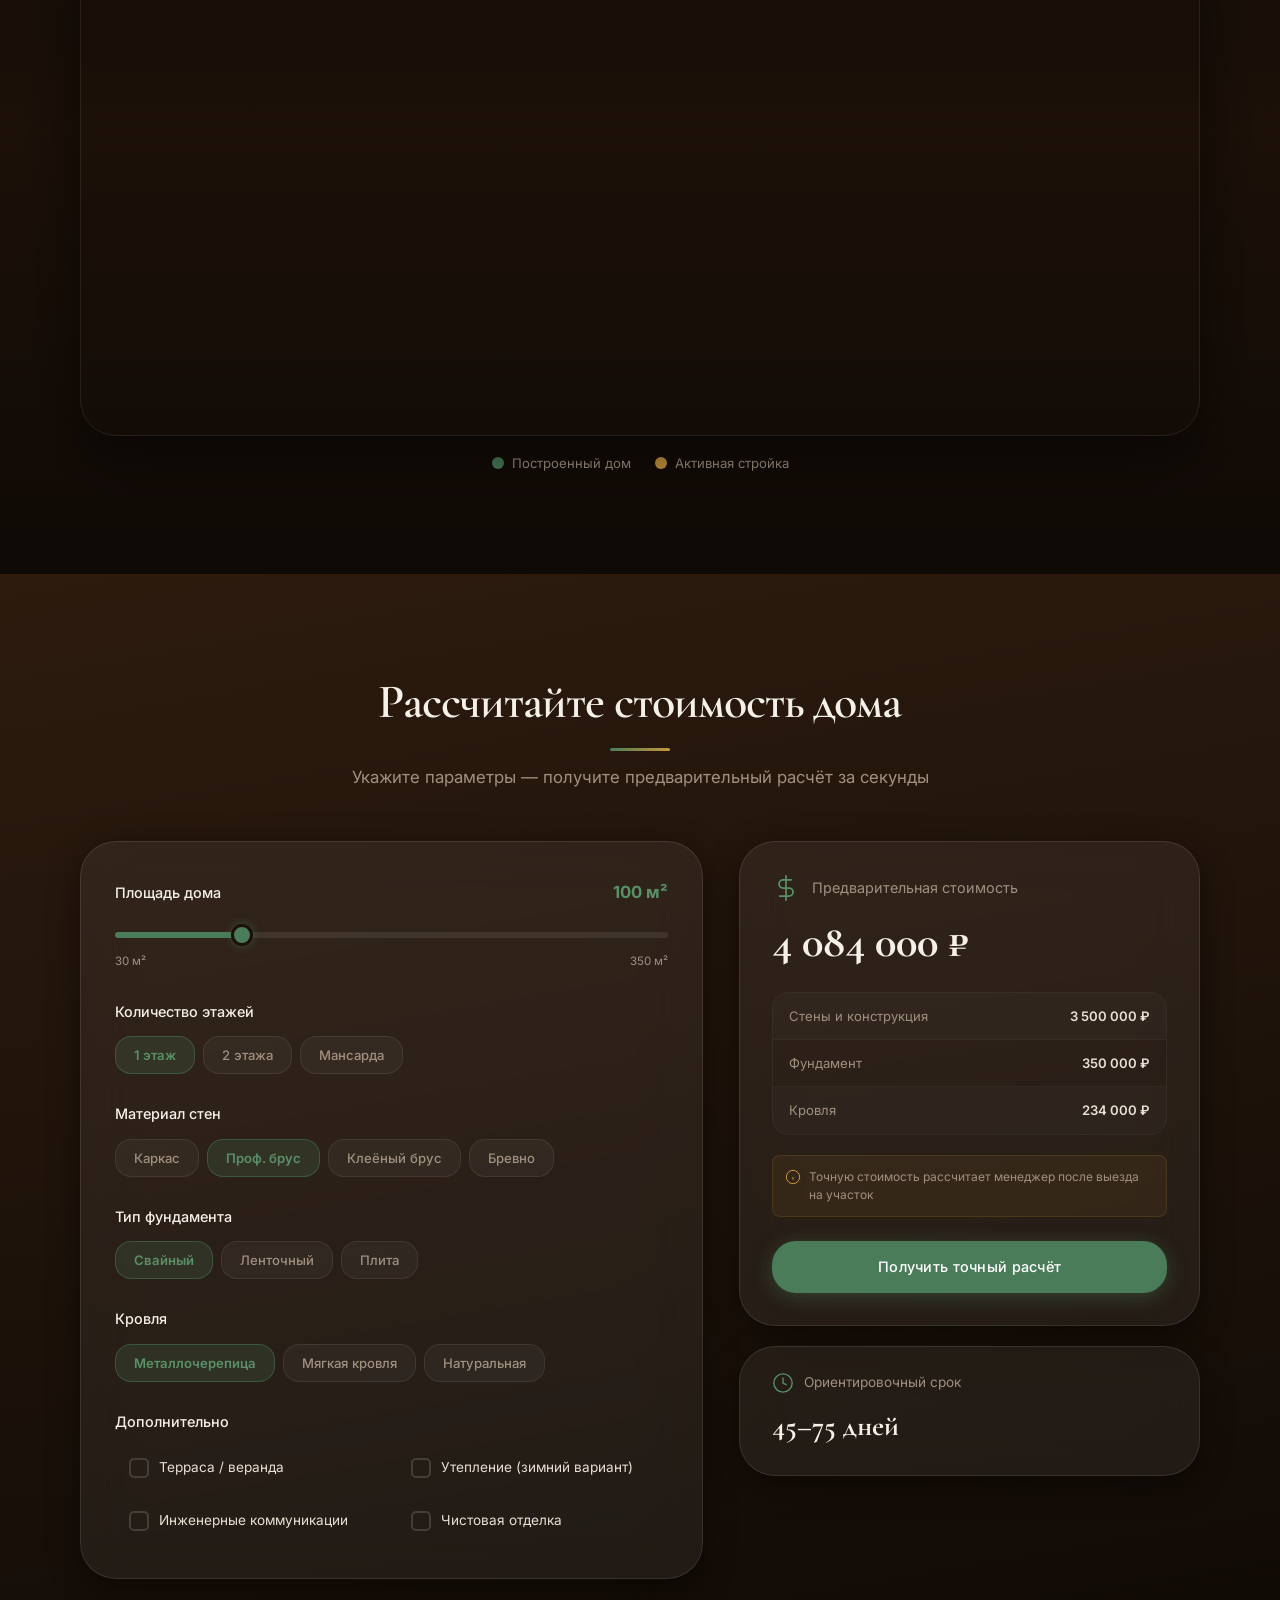
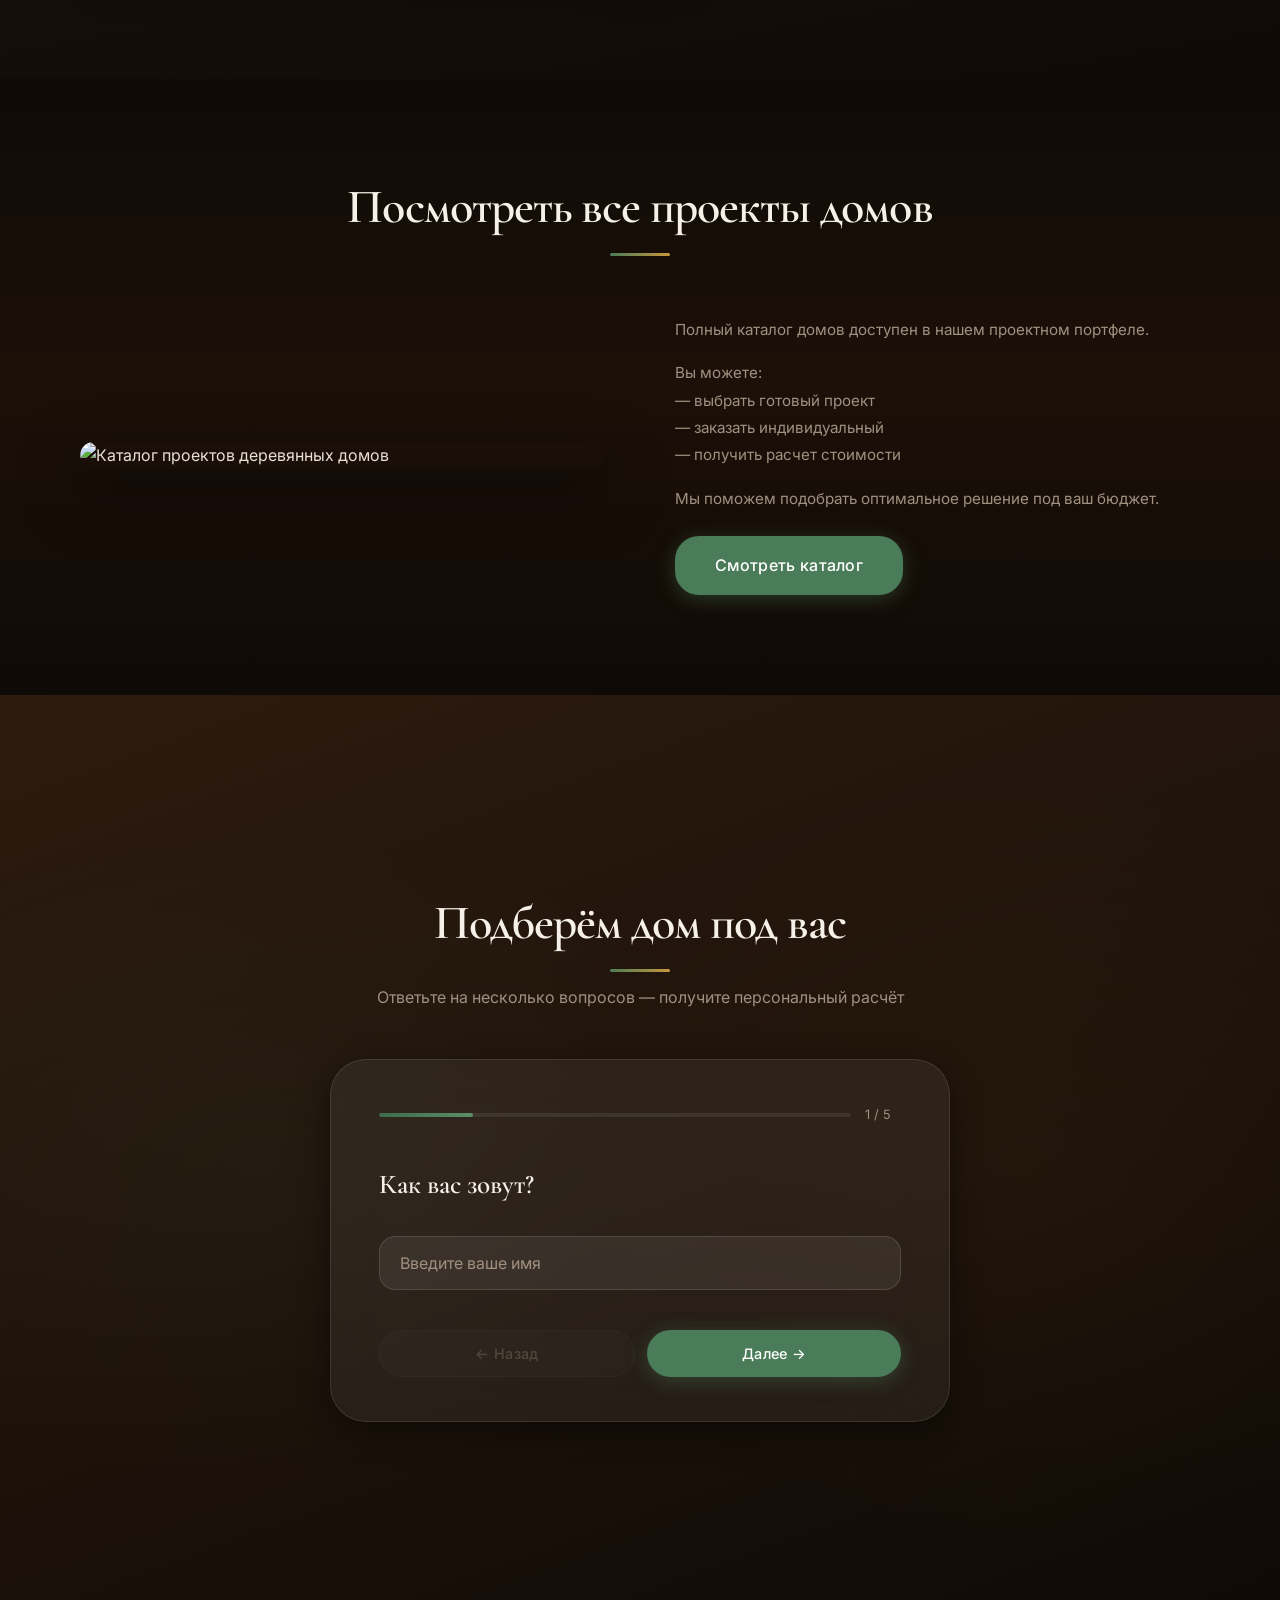
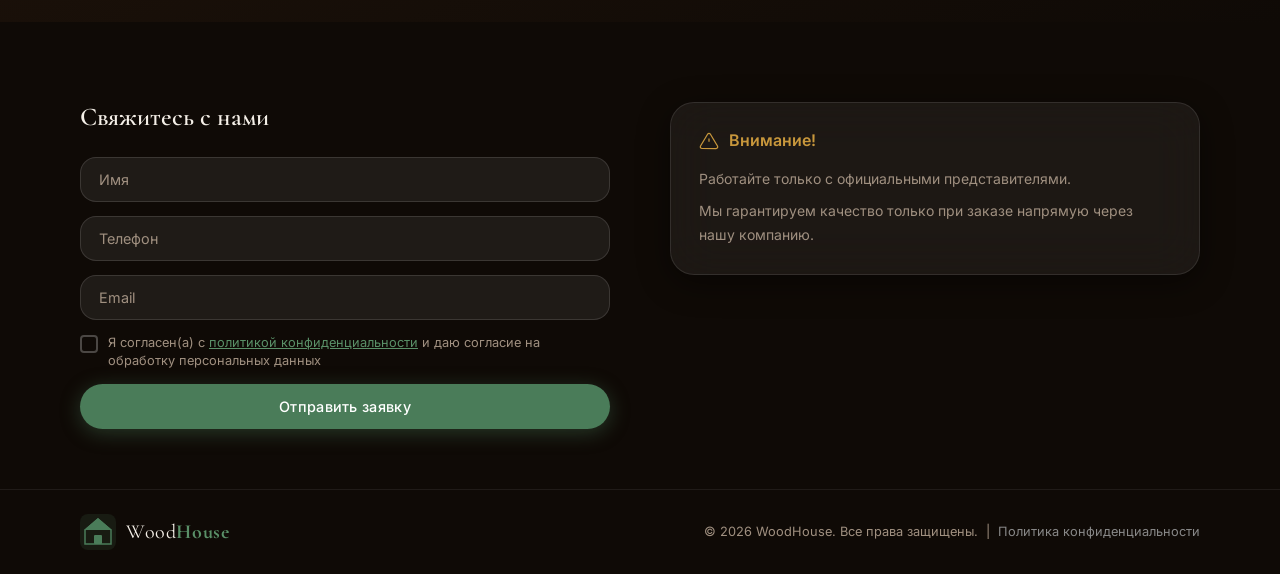
==== commit 689cc8a0: "content: update copyright year 2025 to 2026 across all pages Co-Authored-By: Claude Opus 4.8 <norepl" ====
--- a/index.html
+++ b/index.html
@@ -1192,7 +1192,7 @@
           </svg>
           <span class="logo-text">Wood<strong>House</strong></span>
         </a>
-        <p class="footer__copy">© 2025 WoodHouse. Все права защищены. &nbsp;|&nbsp; <a href="privacy.html" style="color:var(--text-muted,#888);text-decoration:none;" onmouseover="this.style.color='#5aa346'" onmouseout="this.style.color='var(--text-muted,#888)'">Политика конфиденциальности</a></p>
+        <p class="footer__copy">© 2026 WoodHouse. Все права защищены. &nbsp;|&nbsp; <a href="privacy.html" style="color:var(--text-muted,#888);text-decoration:none;" onmouseover="this.style.color='#5aa346'" onmouseout="this.style.color='var(--text-muted,#888)'">Политика конфиденциальности</a></p>
       </div>
     </div>
   </footer>
--- a/style.css
+++ b/style.css
@@ -40,7 +40,7 @@
    RESET
 ══════════════════════════════════════════ */
 *, *::before, *::after { box-sizing: border-box; margin: 0; padding: 0; }
-html { scroll-behavior: smooth; font-size: 16px; }
+html { scroll-behavior: smooth; font-size: 16px; overflow-x: hidden; width: 100%; }
 body {
   font-family: 'Inter', system-ui, sans-serif;
   background: var(--c-dark);
@@ -493,6 +493,7 @@
   padding: 5px 12px;
   border-radius: 20px;
   backdrop-filter: blur(8px);
+  -webkit-backdrop-filter: blur(8px);
 }
 .project-card__badge--green { background: rgba(74,124,89,0.85); }
 .project-card__badge--gold  { background: rgba(200,151,60,0.9); }
@@ -557,6 +558,7 @@
   inset: 0;
   background: rgba(0,0,0,0.85);
   backdrop-filter: blur(8px);
+  -webkit-backdrop-filter: blur(8px);
 }
 .project-modal__container {
   position: relative;
@@ -582,6 +584,7 @@
   height: 44px;
   background: rgba(0,0,0,0.5);
   backdrop-filter: blur(12px);
+  -webkit-backdrop-filter: blur(12px);
   border: 1px solid rgba(255,255,255,0.15);
   border-radius: 50%;
   color: #fff;
@@ -957,6 +960,7 @@
   justify-content: center;
   background: rgba(0,0,0,0.92);
   backdrop-filter: blur(12px);
+  -webkit-backdrop-filter: blur(12px);
   opacity: 0;
   visibility: hidden;
   transition: opacity 0.35s, visibility 0.35s;
@@ -1708,6 +1712,12 @@
   .quiz__question { font-size: 1.4rem; }
 
   .footer__bottom-inner { flex-direction: column; text-align: center; }
+
+  /* Reveal-анимации: на узких экранах только вертикальный сдвиг.
+     Горизонтальный translateX(±32px) у ещё не появившихся блоков
+     вызывал выход контента за рамки (overflow) на телефонах. */
+  [data-animate="fade-left"],
+  [data-animate="fade-right"] { transform: translateY(28px); }
 }
 
 @media (max-width: 480px) {
@@ -2051,6 +2061,7 @@
   inset: 0;
   background: rgba(0,0,0,0.8);
   backdrop-filter: blur(8px);
+  -webkit-backdrop-filter: blur(8px);
 }
 .exit-popup__box {
   position: relative;
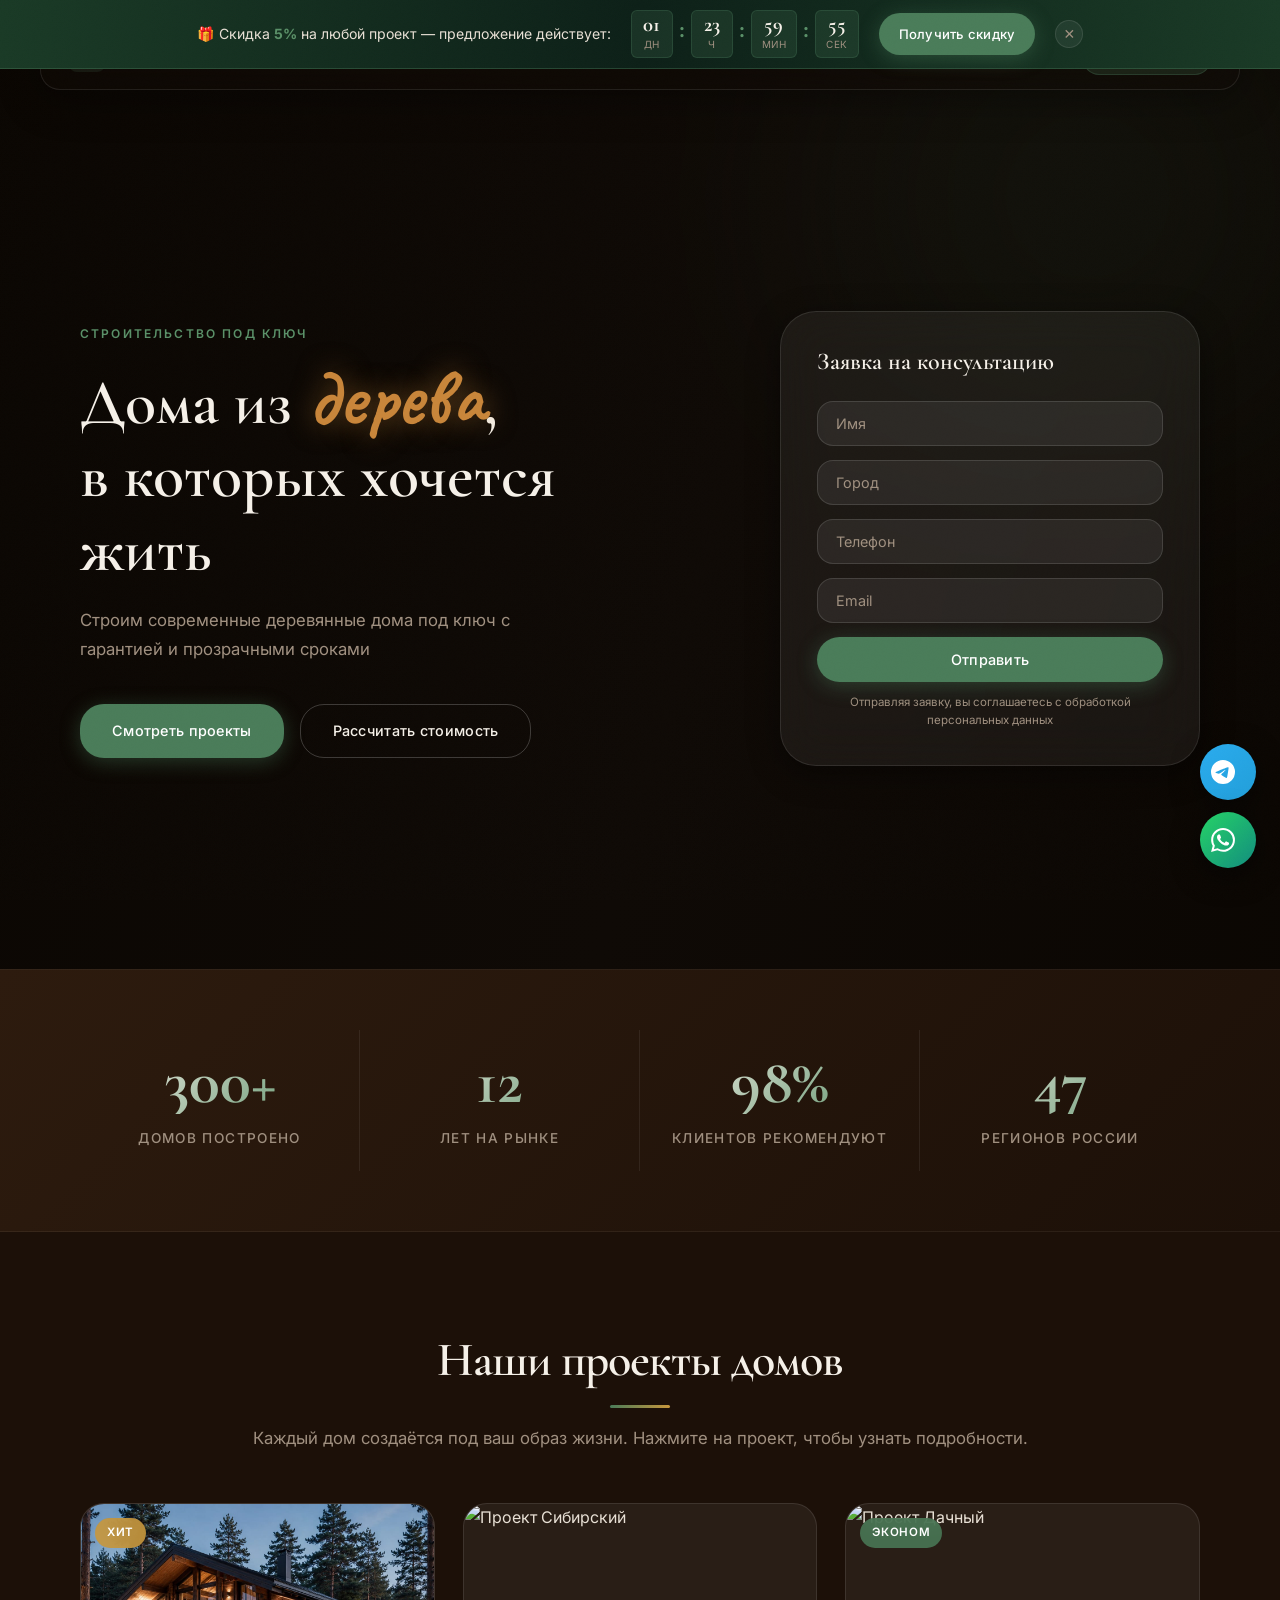
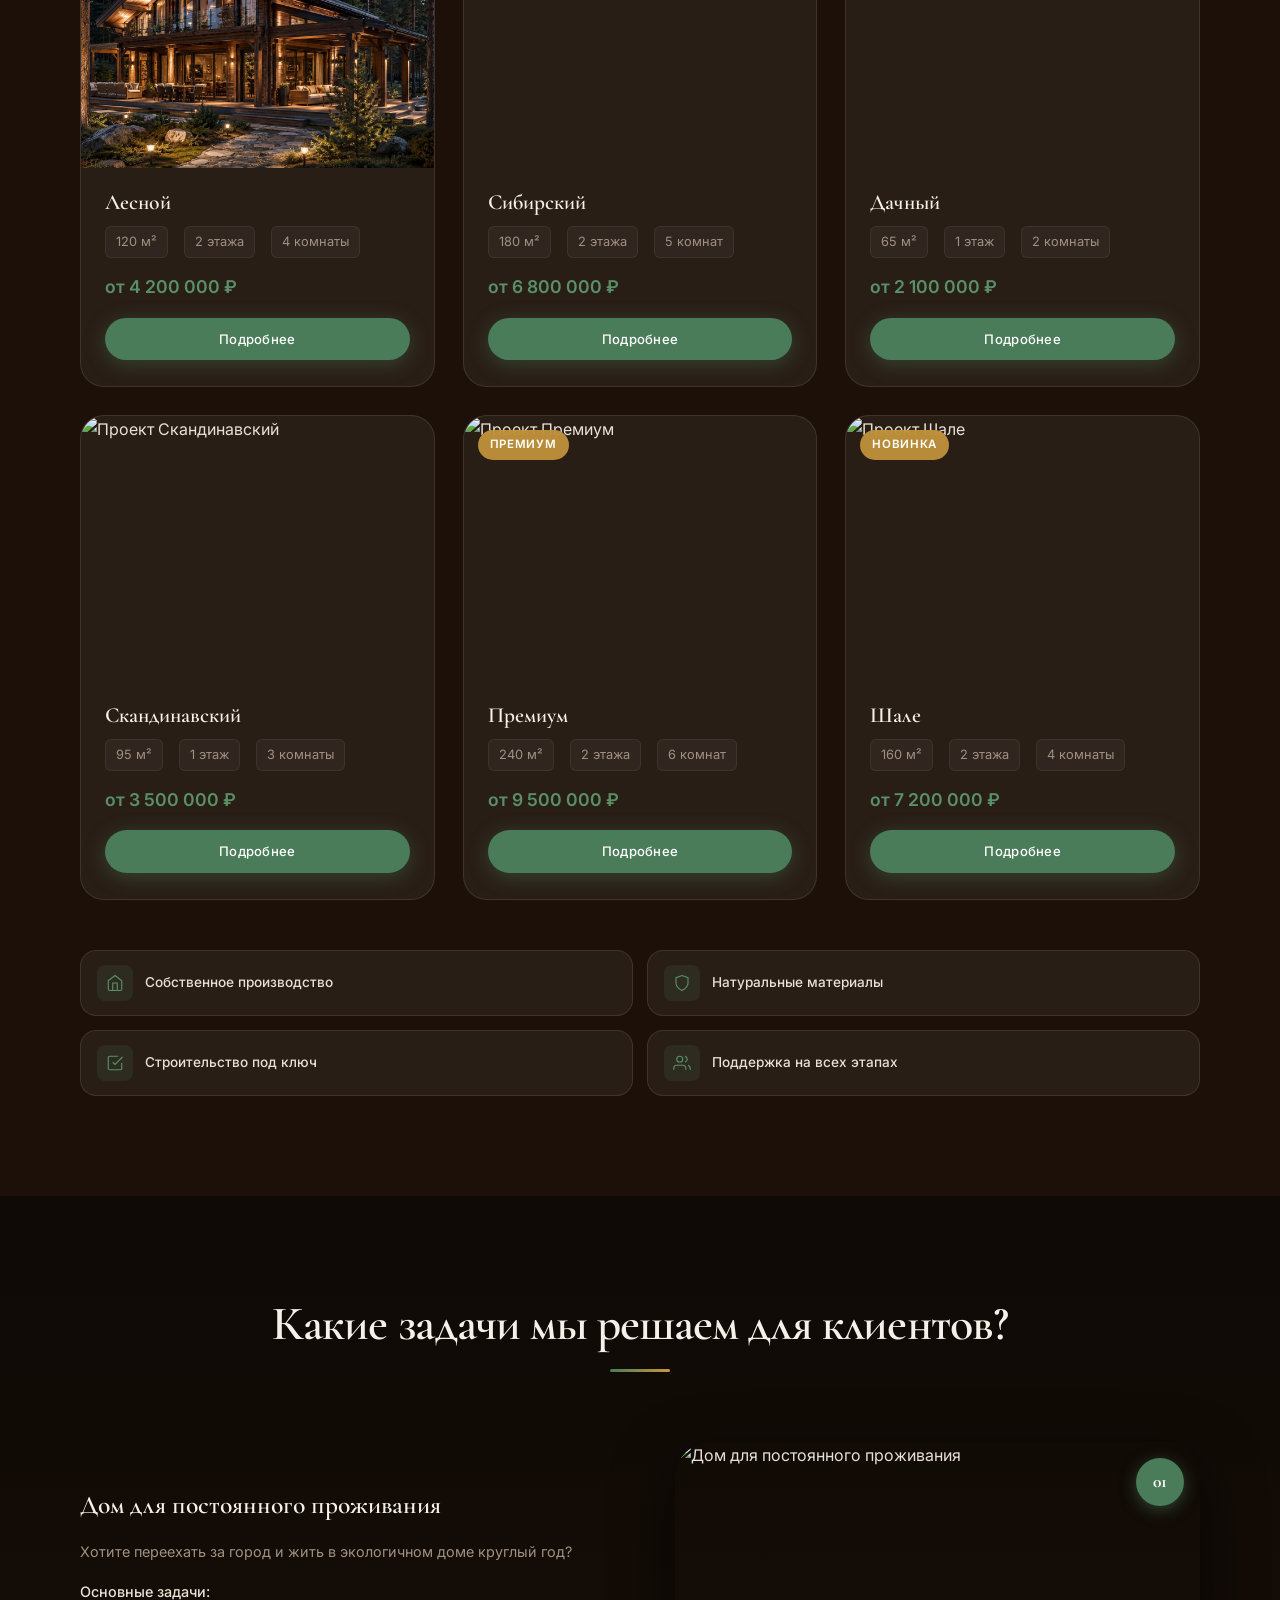
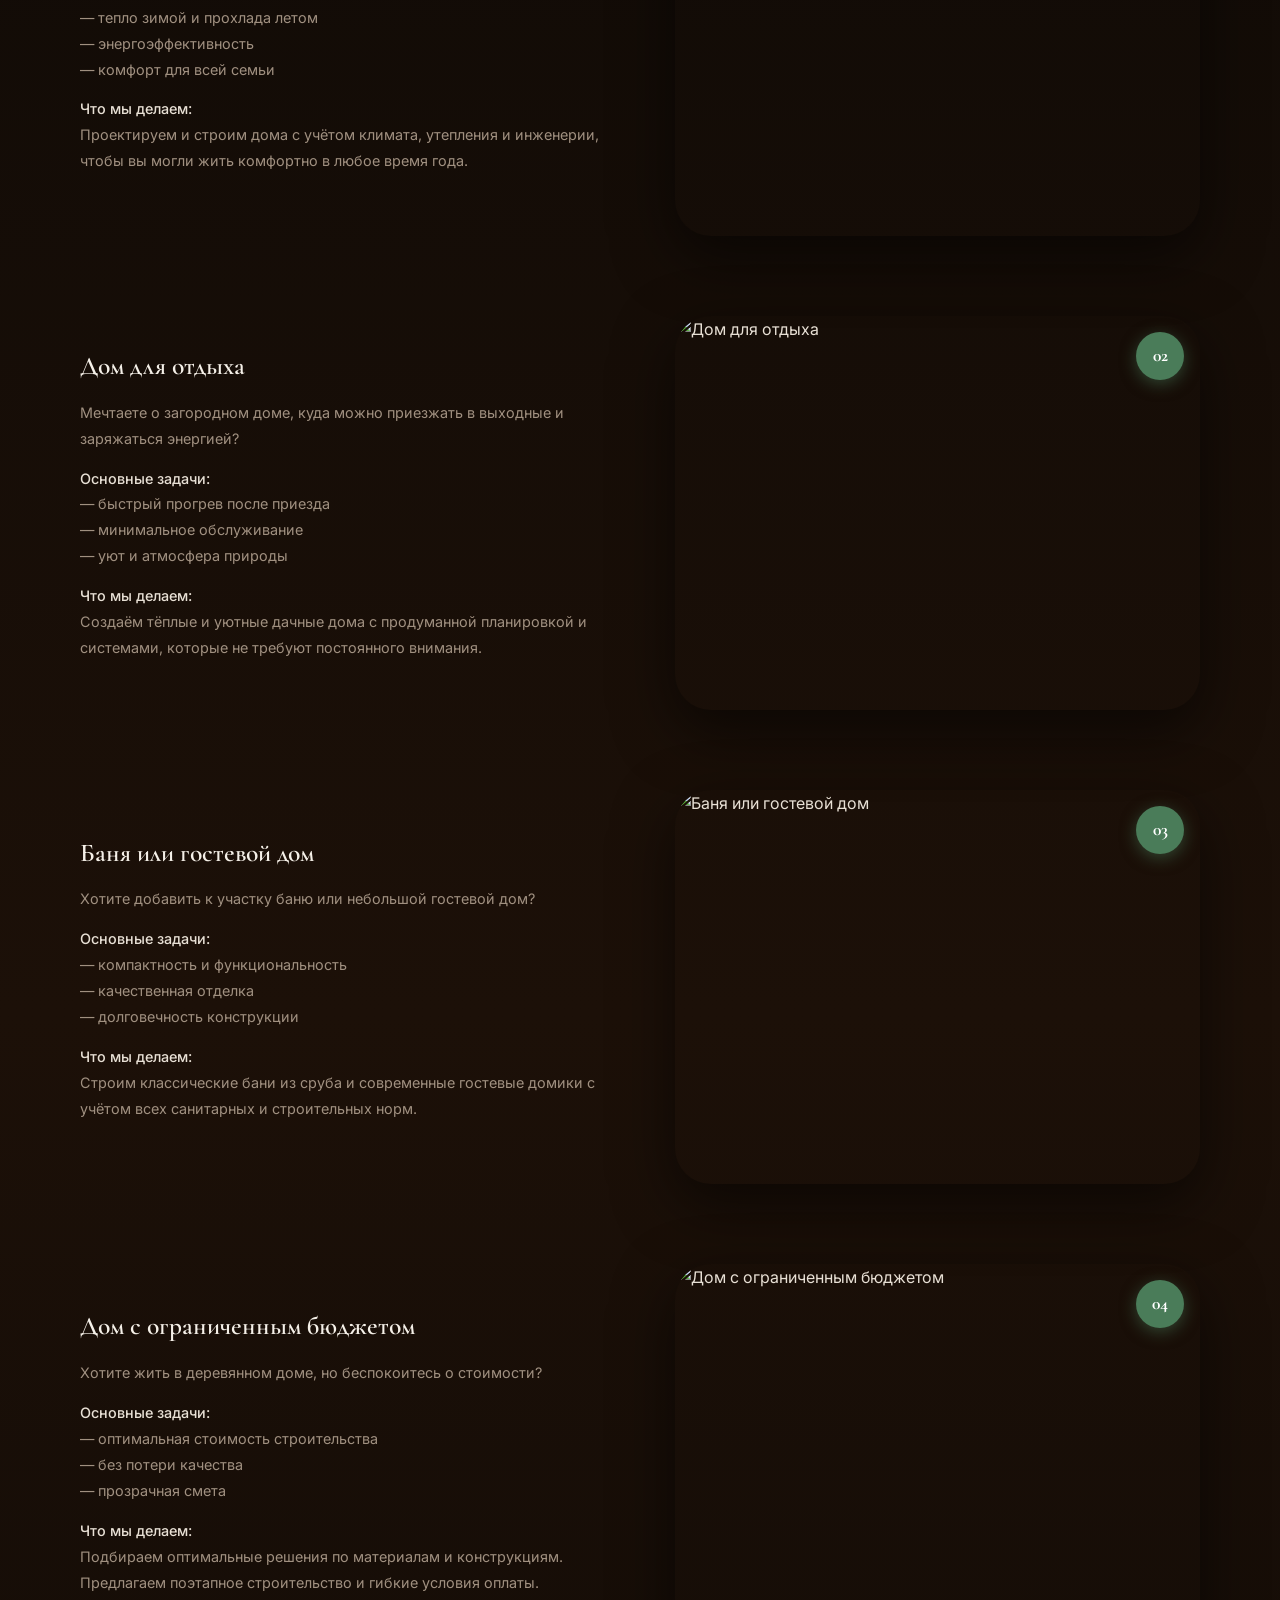
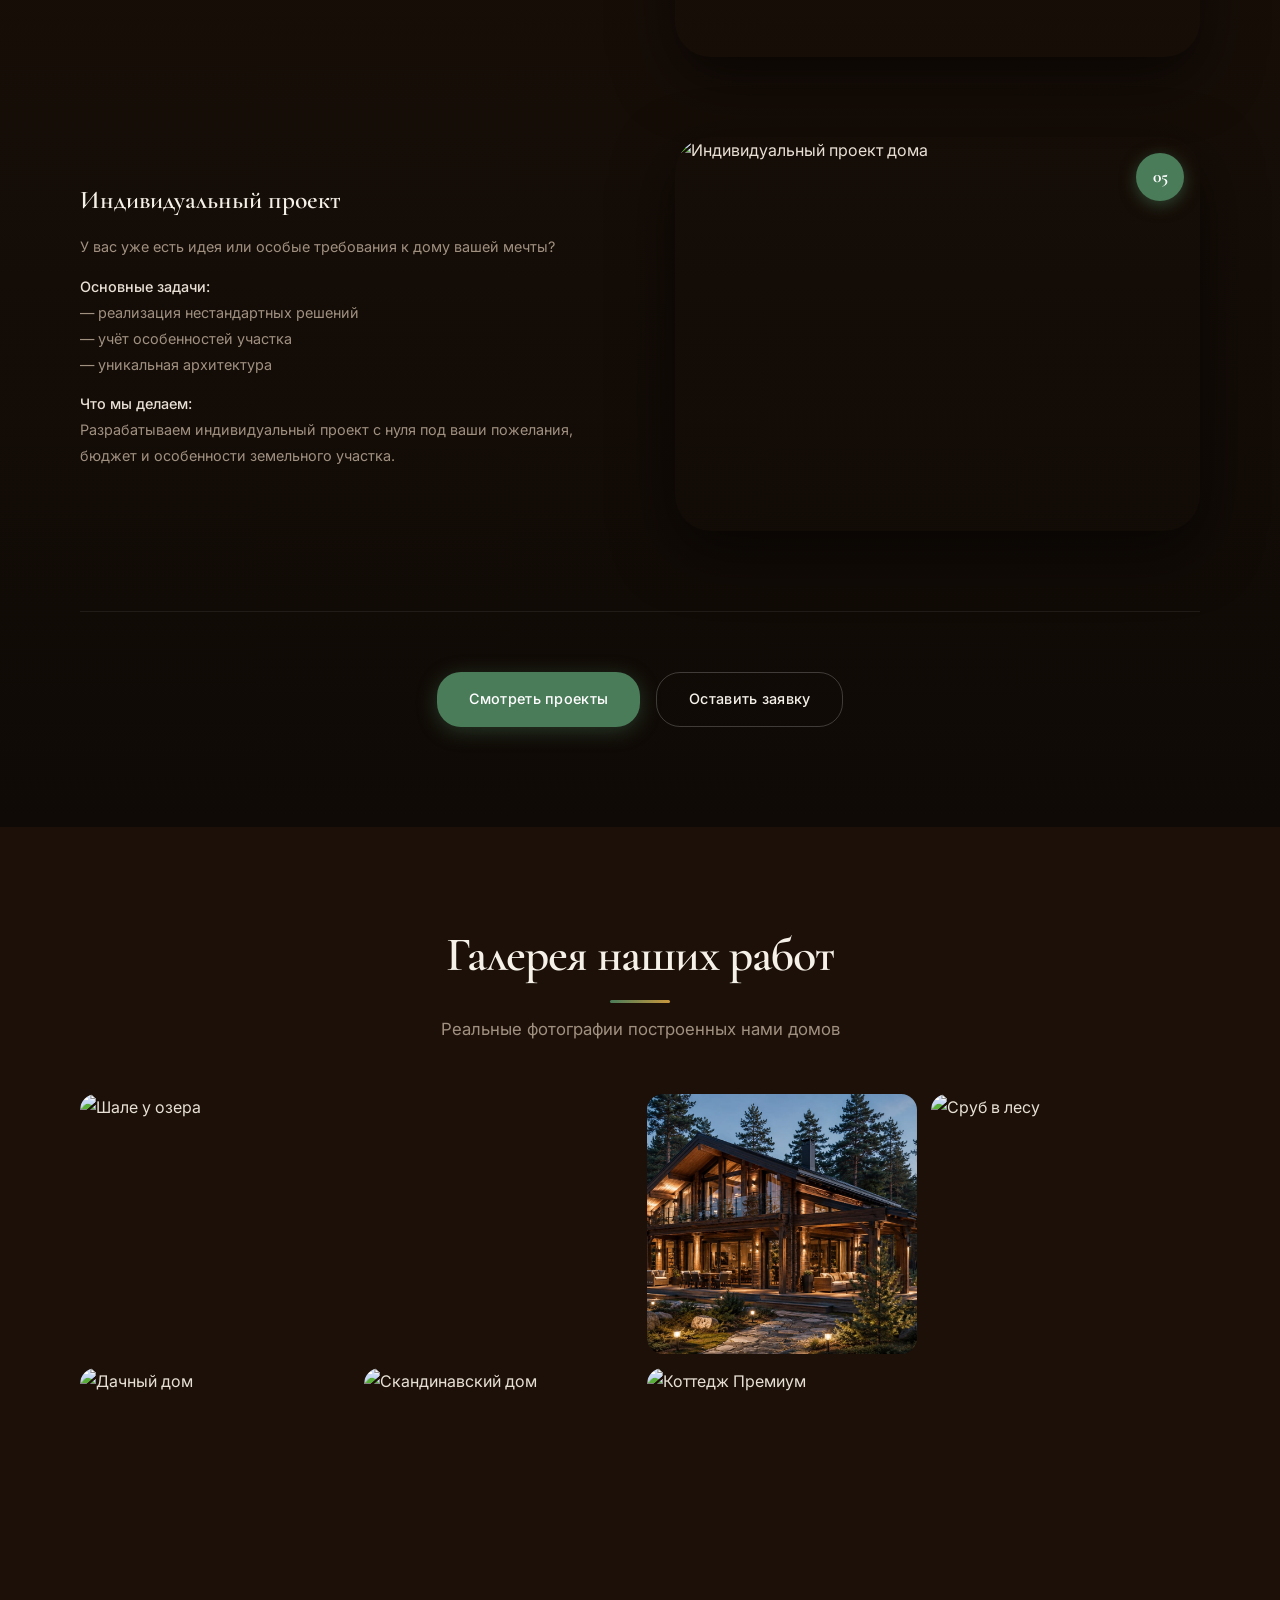
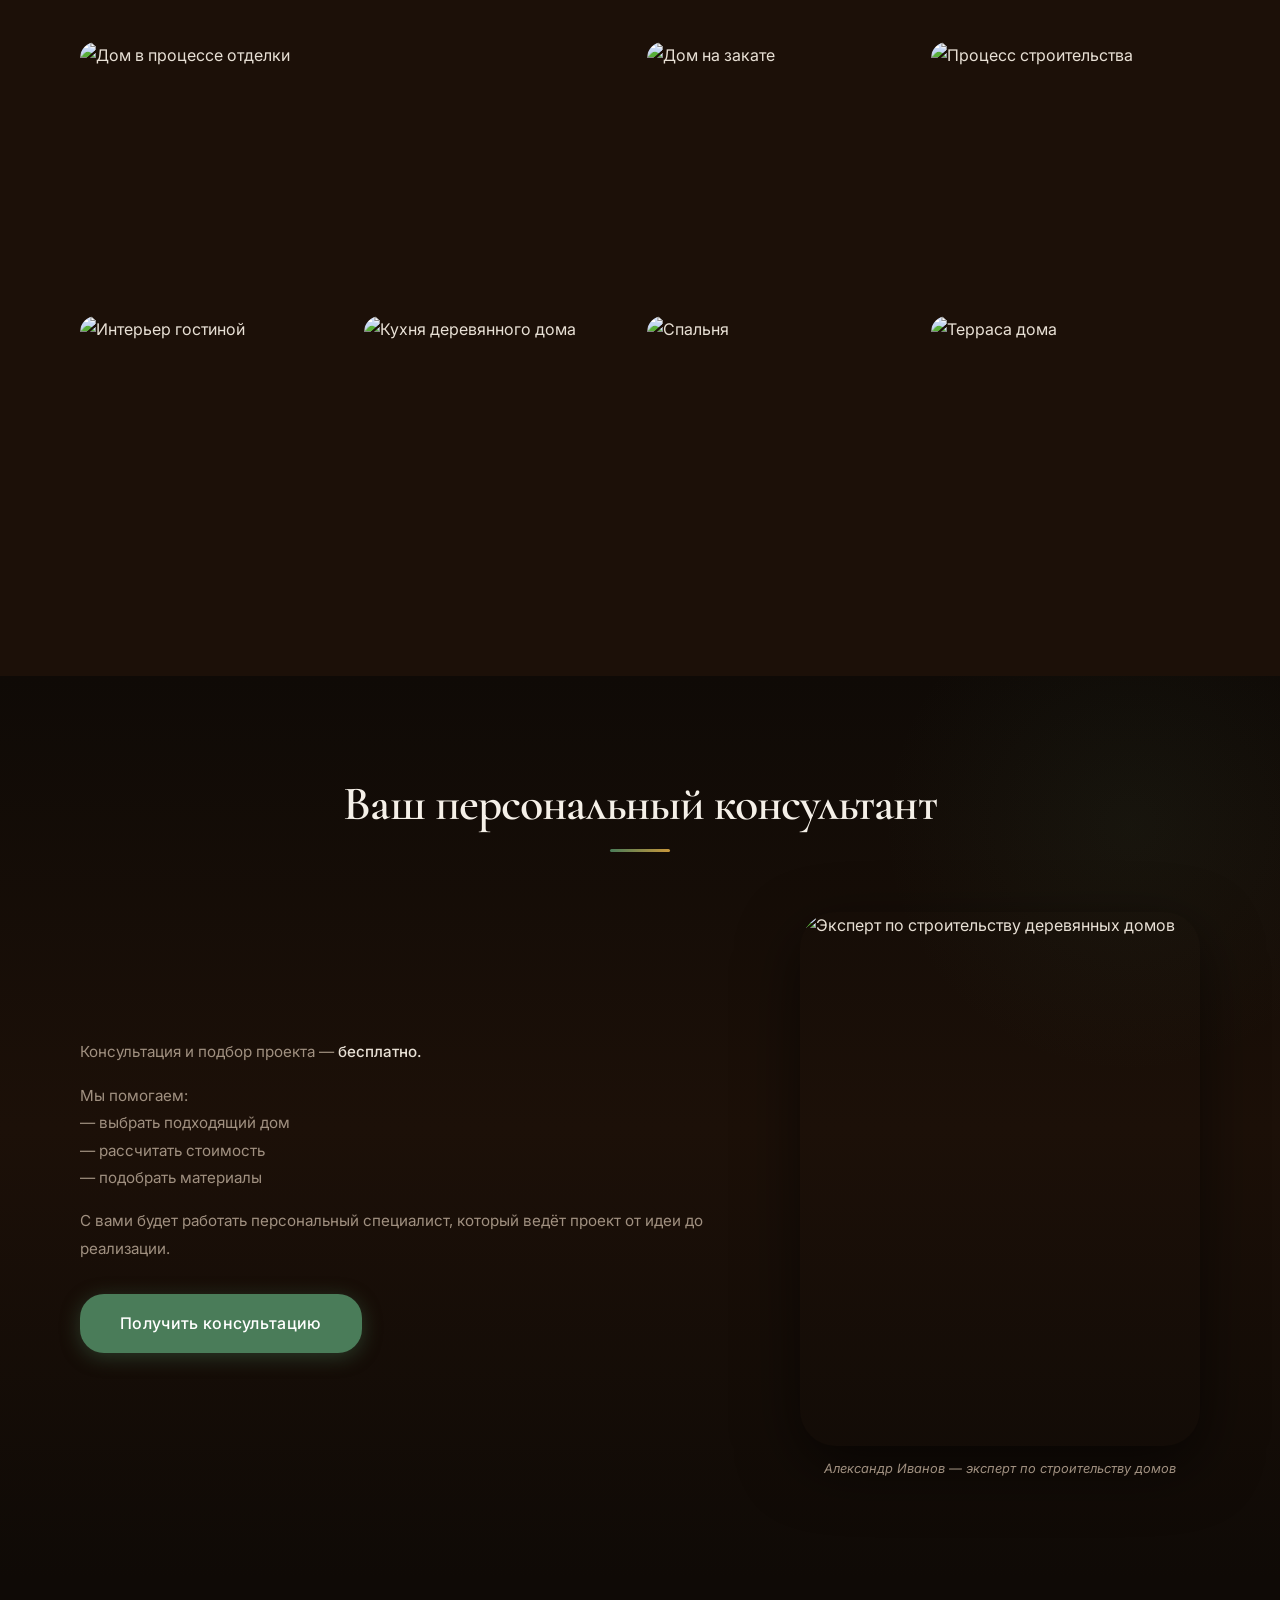
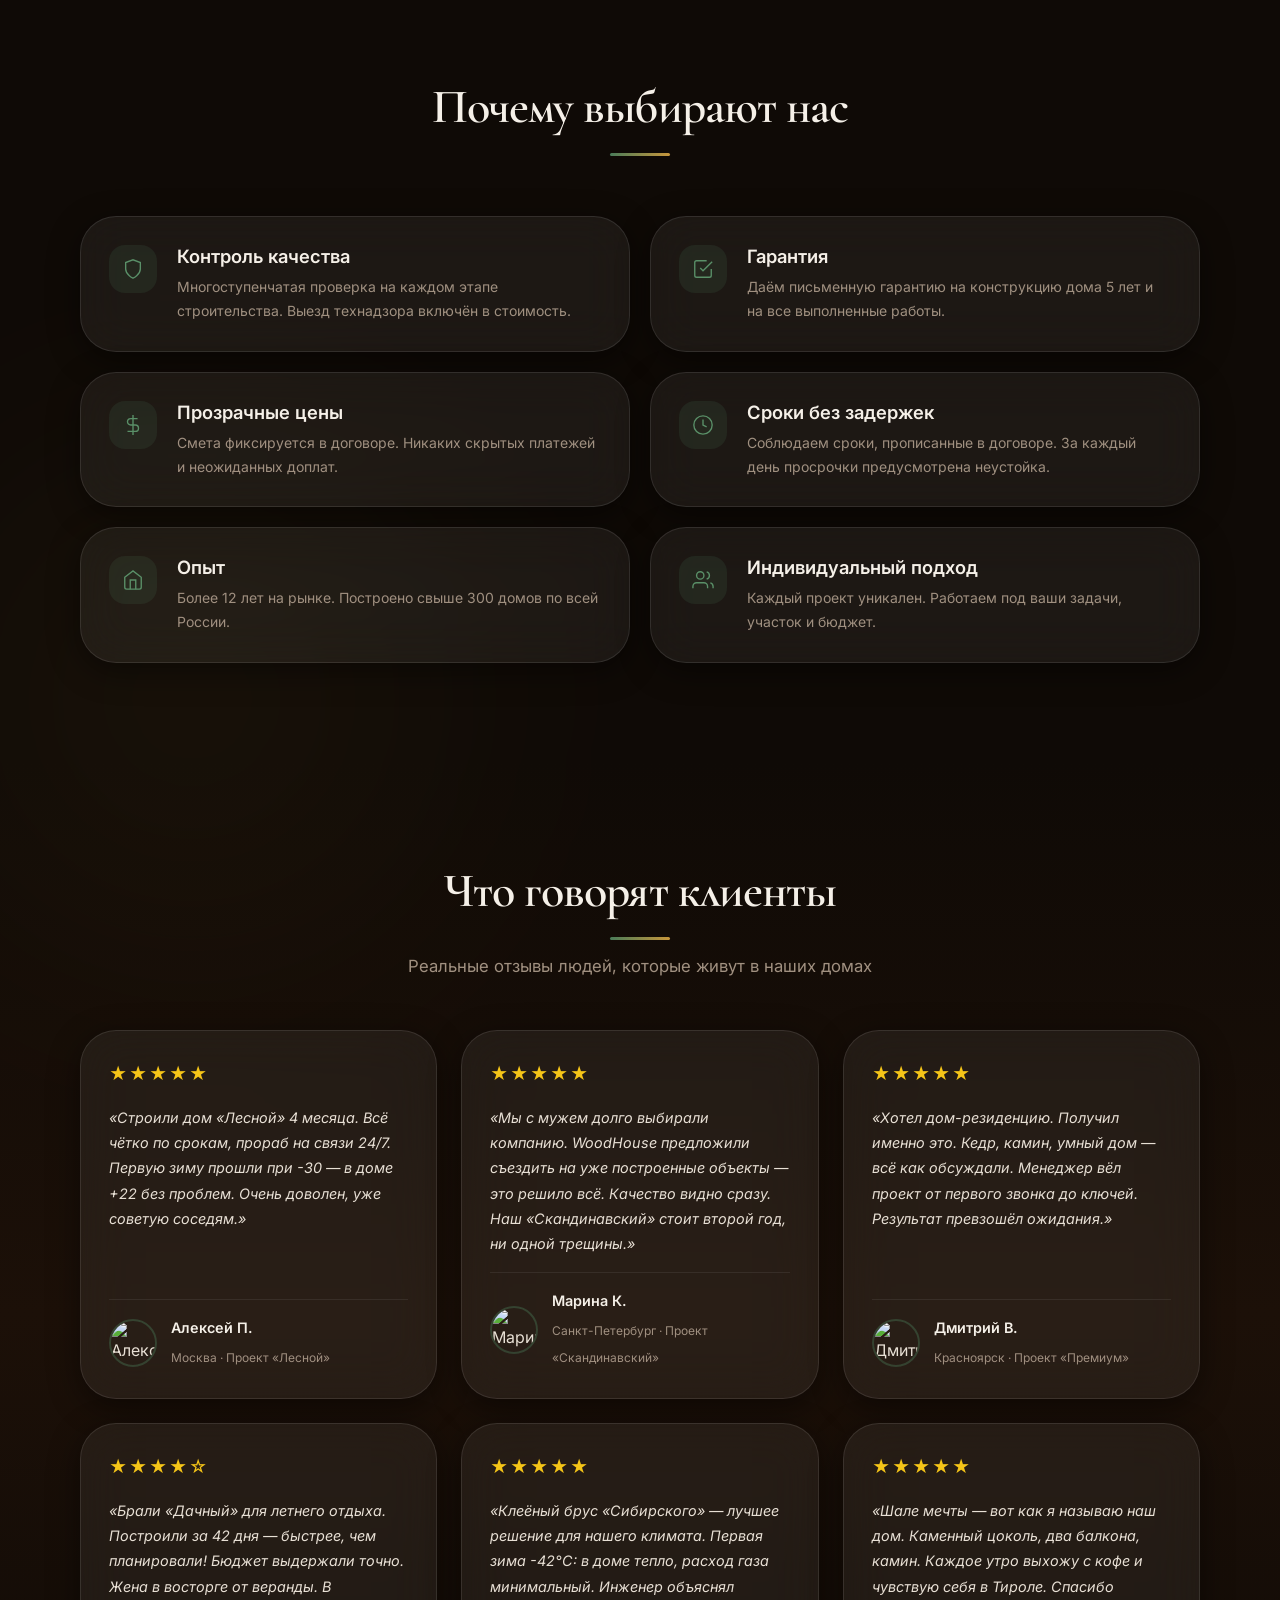
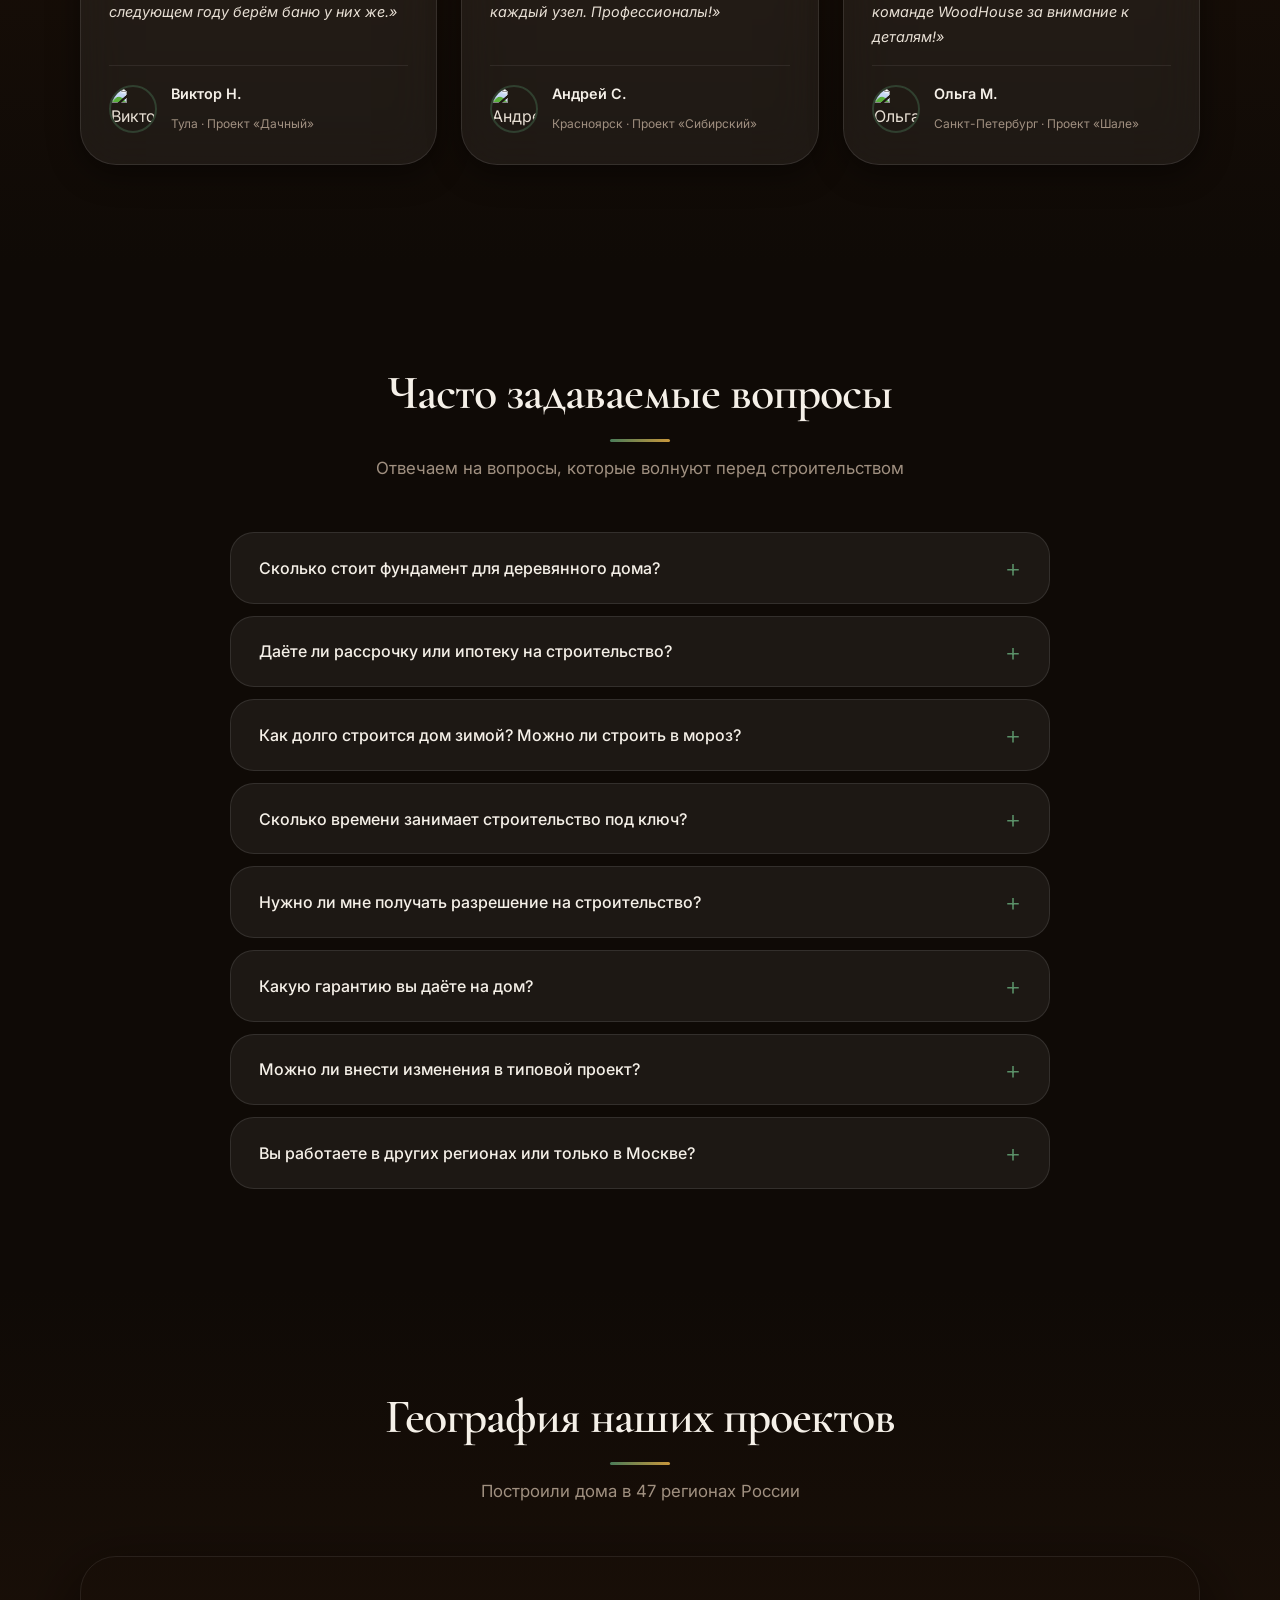
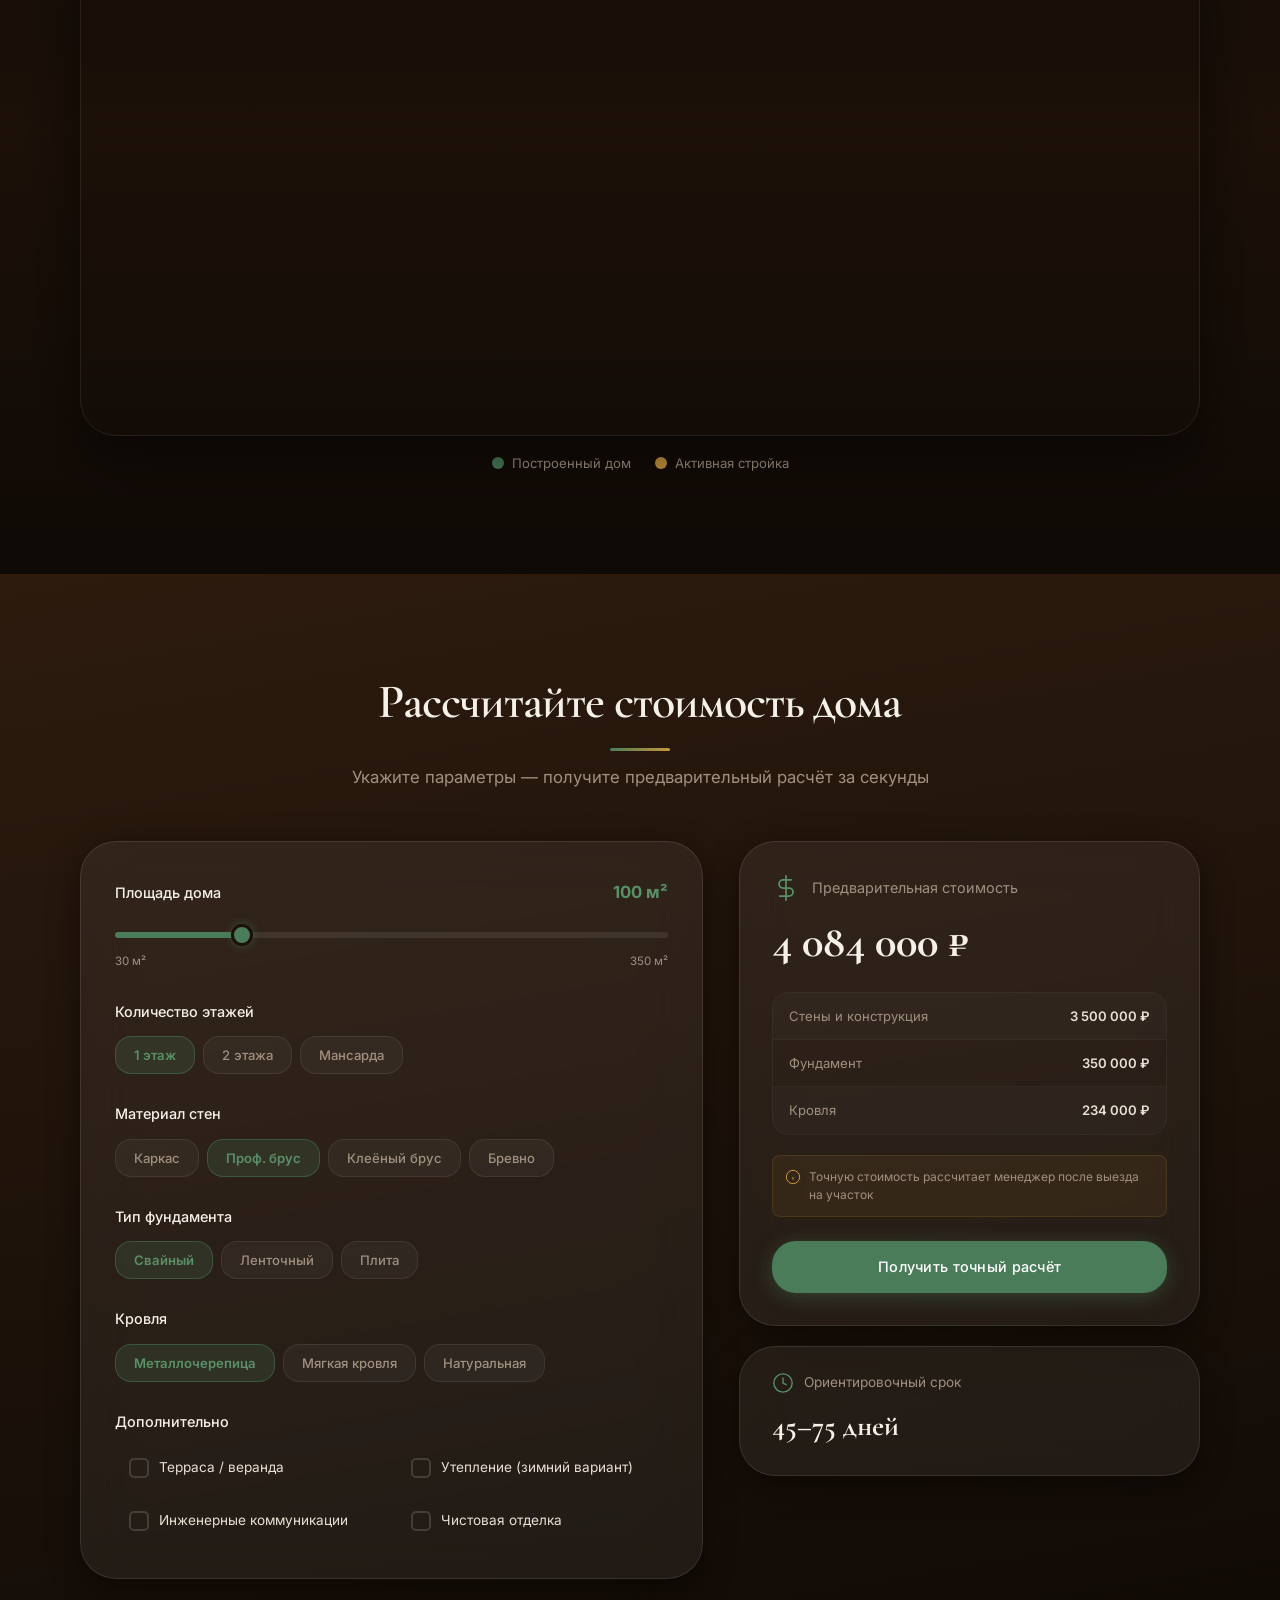
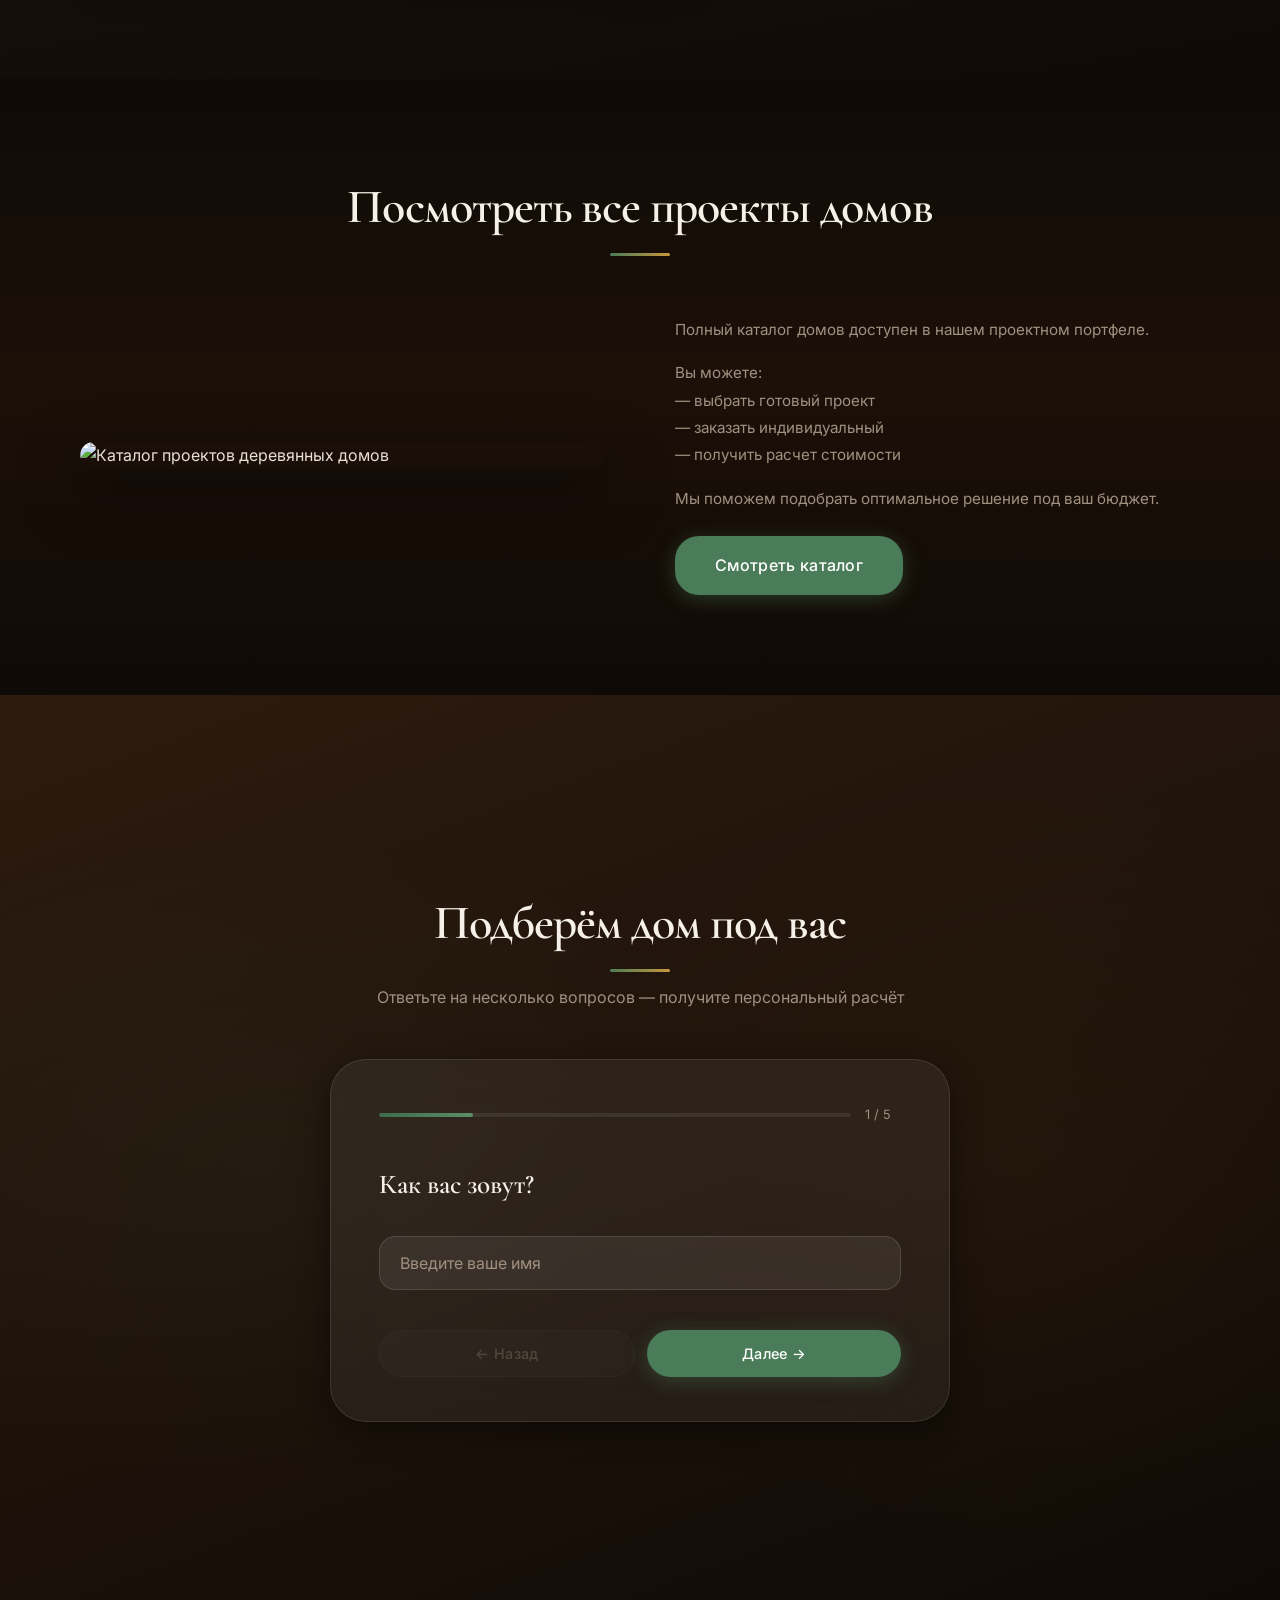
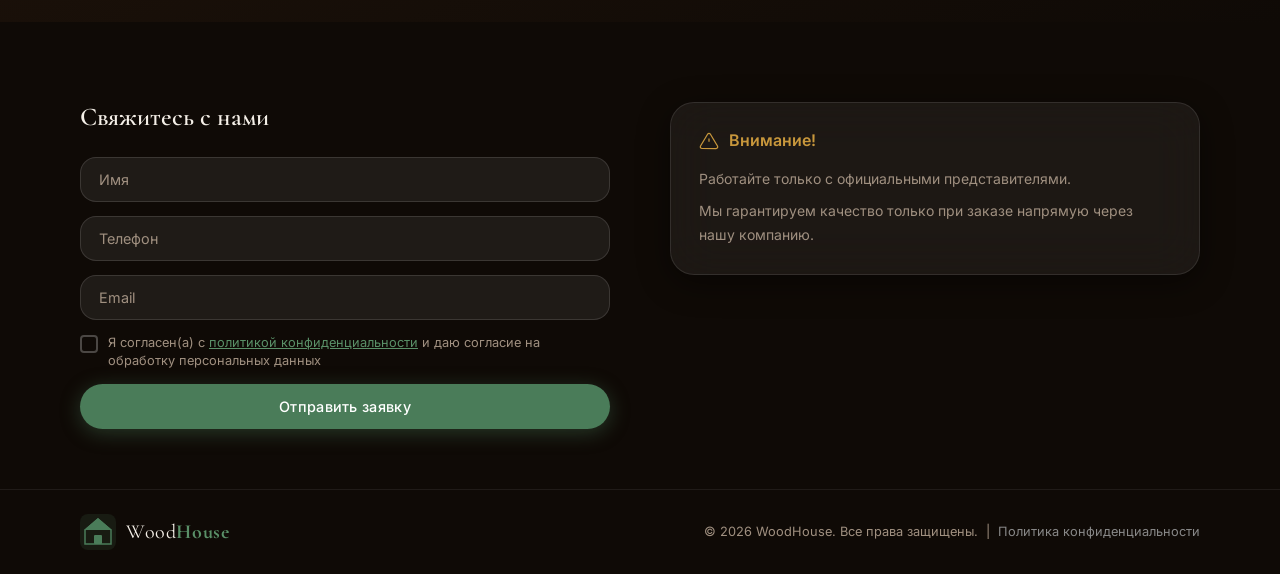
==== commit 0a398d29: "perf: optimize mobile performance (LCP/FCP) Recompress lesnoy-1.jpg 2.8MB->276KB (was PNG mislabeled" ====
--- a/index.html
+++ b/index.html
@@ -21,8 +21,13 @@
   <link rel="icon" href="img/favicon.svg" type="image/svg+xml">
   <link rel="preconnect" href="https://fonts.googleapis.com">
   <link rel="preconnect" href="https://fonts.gstatic.com" crossorigin>
+  <link rel="preconnect" href="https://images.unsplash.com" crossorigin>
+  <!-- Предзагрузка LCP-изображения (фон героя) для быстрой отрисовки -->
+  <link rel="preload" as="image" fetchpriority="high" href="https://images.unsplash.com/photo-1510798831971-661eb04b3739?auto=format&fit=crop&w=1280&q=70">
   <link href="https://fonts.googleapis.com/css2?family=Cormorant+Garamond:ital,wght@0,400;0,500;0,600;0,700;1,400&family=Inter:wght@300;400;500;600&family=Caveat:wght@600;700&display=swap" rel="stylesheet">
-  <link rel="stylesheet" href="https://cdn.jsdelivr.net/npm/leaflet@1.9.4/dist/leaflet.min.css">
+  <!-- Leaflet CSS грузим неблокирующе (карта внизу страницы) -->
+  <link rel="stylesheet" href="https://cdn.jsdelivr.net/npm/leaflet@1.9.4/dist/leaflet.min.css" media="print" onload="this.media='all'">
+  <noscript><link rel="stylesheet" href="https://cdn.jsdelivr.net/npm/leaflet@1.9.4/dist/leaflet.min.css"></noscript>
   <link rel="stylesheet" href="style.css">
 
   <!-- JSON-LD Structured Data -->
@@ -169,7 +174,7 @@
 
     <!-- ═══════════════════════ HERO ═══════════════════════ -->
     <section class="hero" id="hero">
-      <div class="hero__bg" style="background-image:url('https://images.unsplash.com/photo-1510798831971-661eb04b3739?auto=format&fit=crop&w=1920&q=80')" role="img" aria-label="Деревянный коттедж у озера"></div>
+      <div class="hero__bg" style="background-image:url('https://images.unsplash.com/photo-1510798831971-661eb04b3739?auto=format&fit=crop&w=1280&q=70')" role="img" aria-label="Деревянный коттедж у озера"></div>
       <div class="hero__overlay"></div>
       <video class="hero__video" autoplay muted loop playsinline>
         <source src="https://videos.pexels.com/video-files/3571264/3571264-hd_1920_1080_25fps.mp4" type="video/mp4">
--- a/style.css
+++ b/style.css
@@ -1636,10 +1636,14 @@
   :root { --section-gap: 72px; }
   .container { padding: 0 28px; }
 
+  /* одноколоночный герой: верх контента не должен уходить под шапку */
+  .hero { align-items: flex-start; }
   .hero__container {
     grid-template-columns: 1fr;
     max-width: 640px;
     margin: 0 auto;
+    padding-top: 112px;
+    padding-bottom: 56px;
   }
   .hero__form-wrap { max-width: 100%; }
 
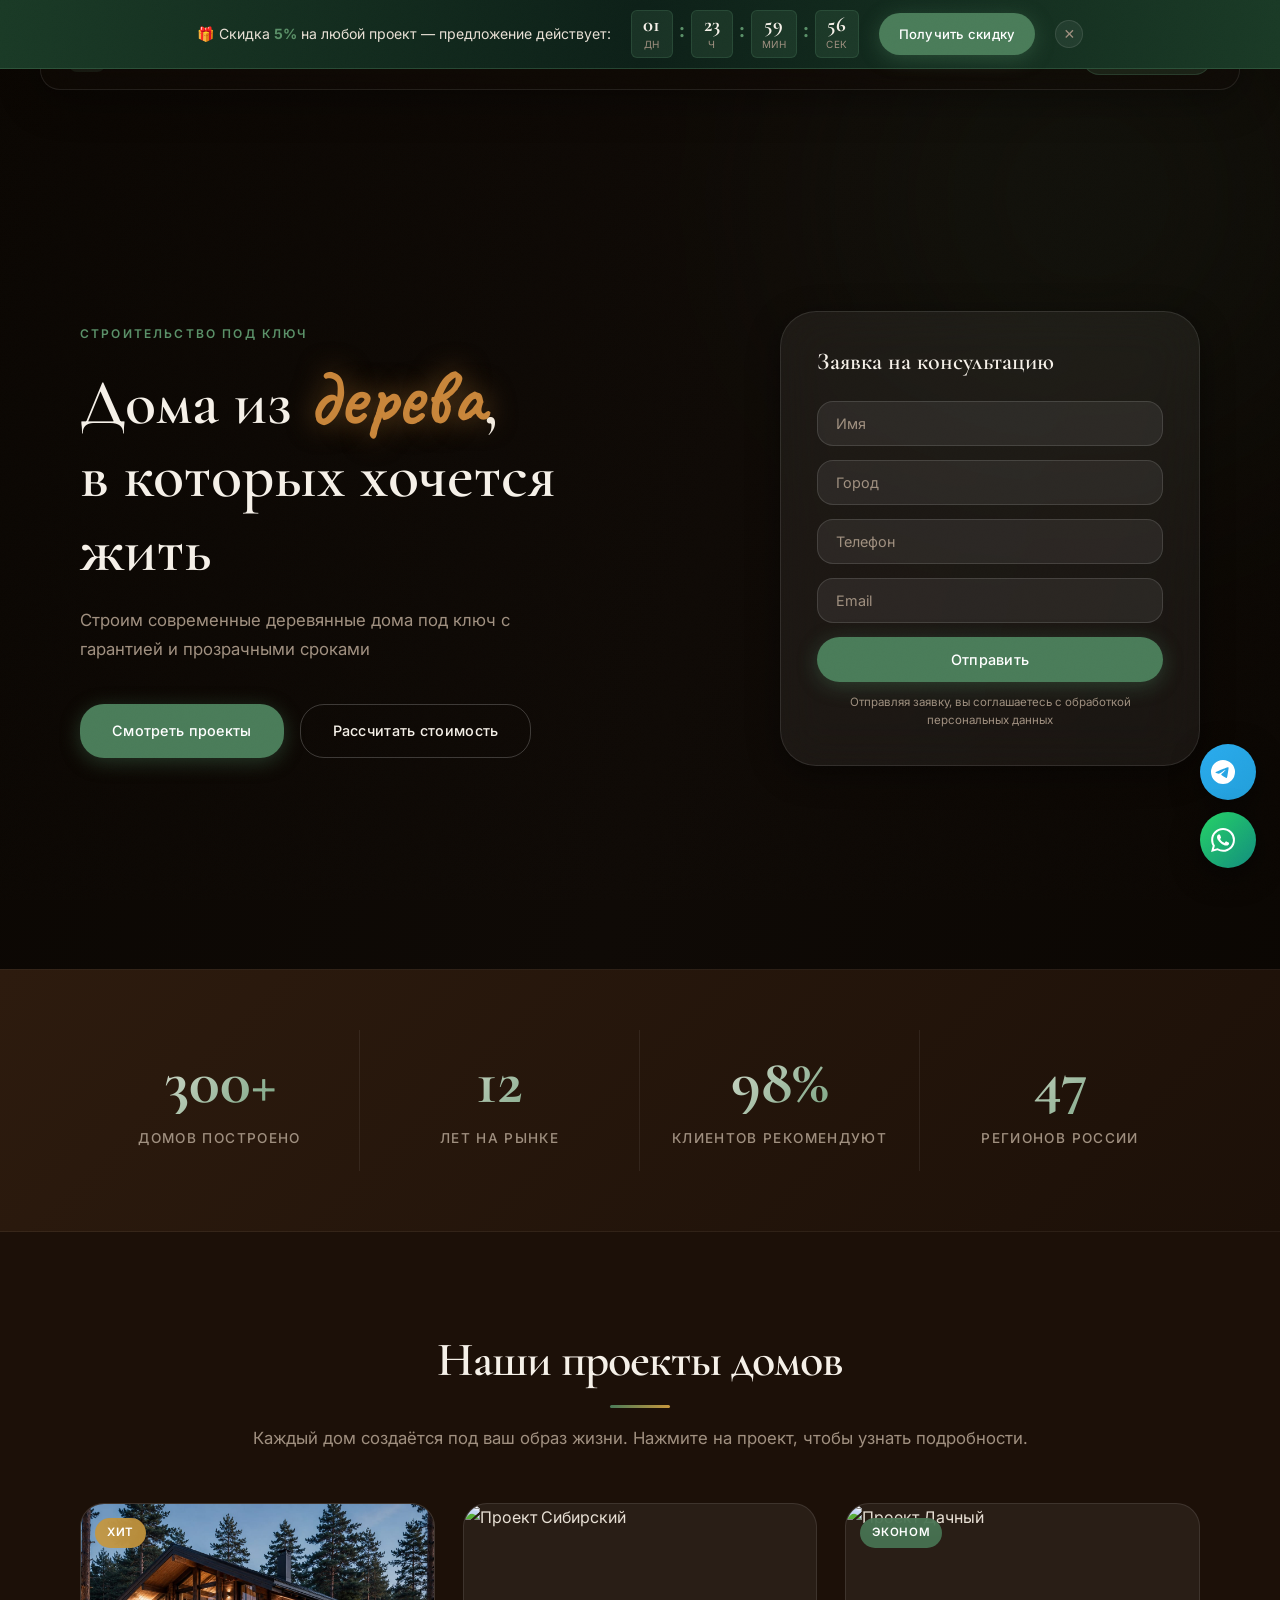
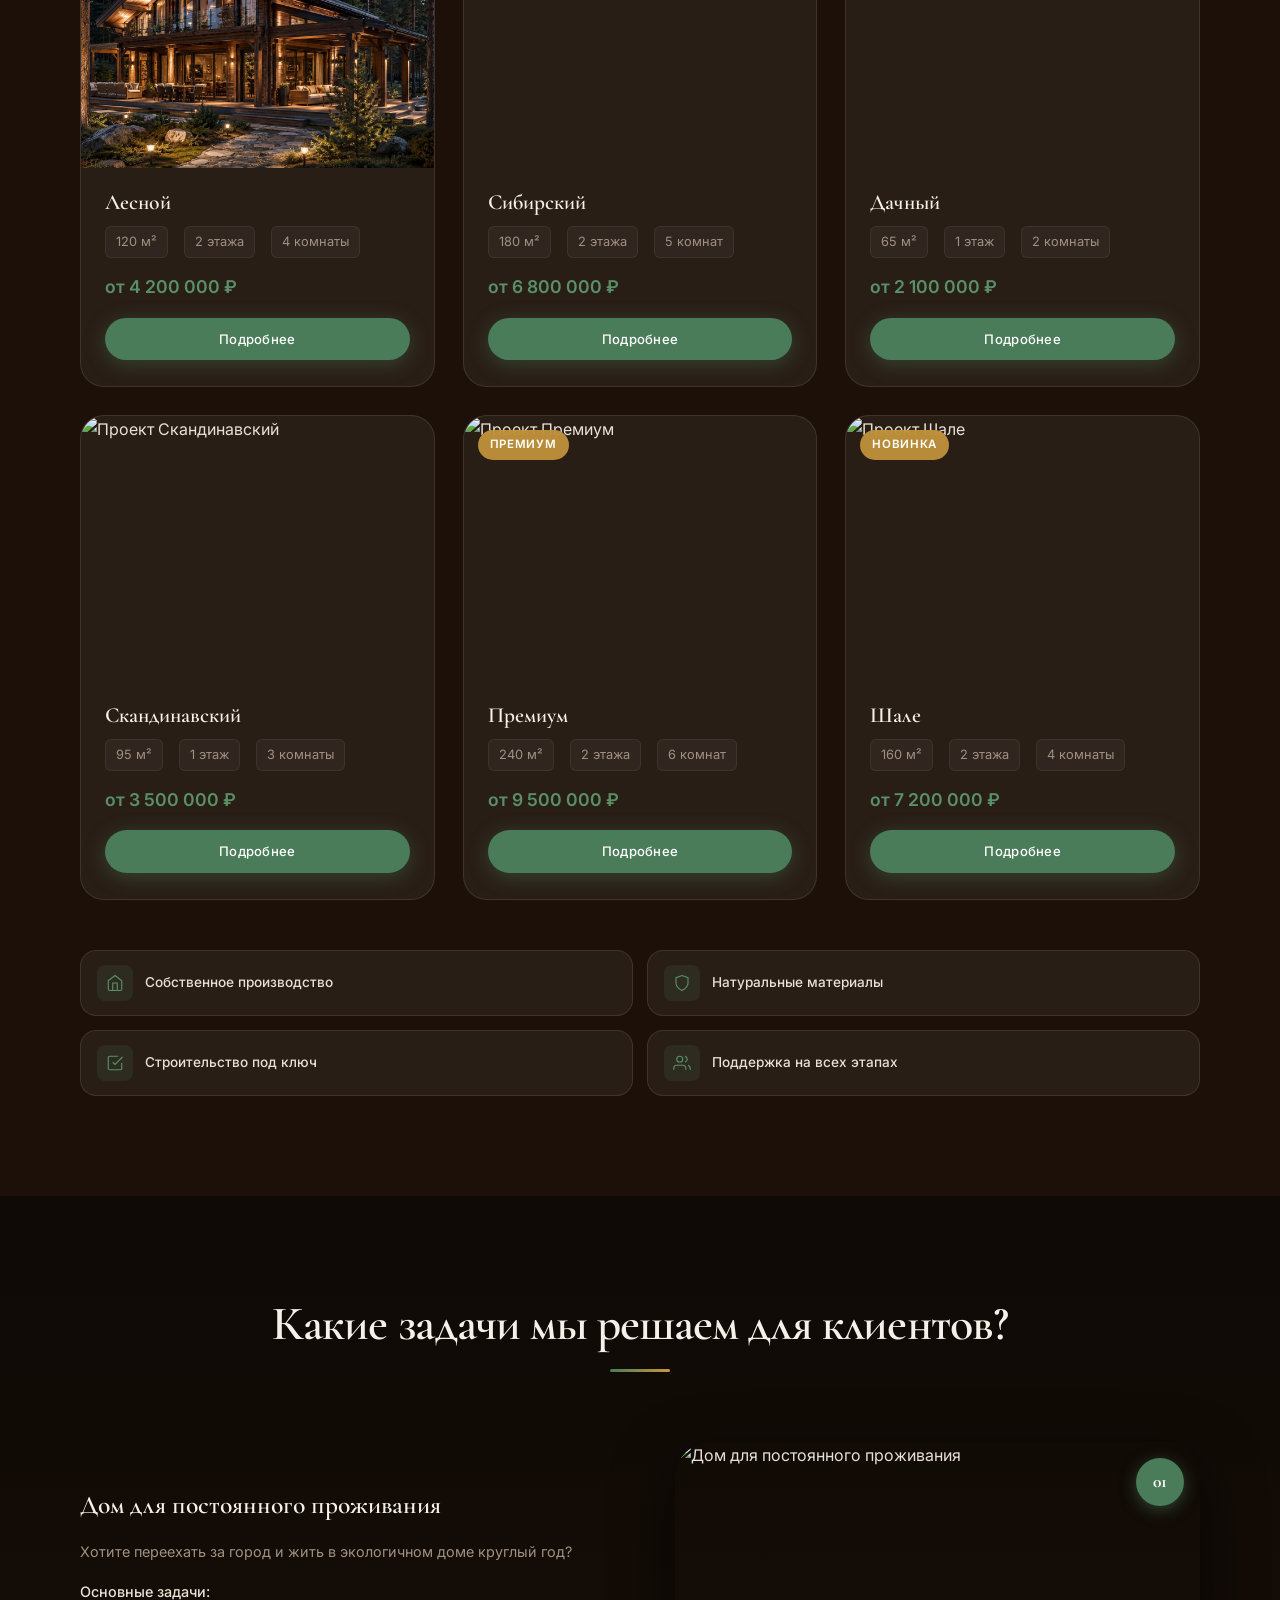
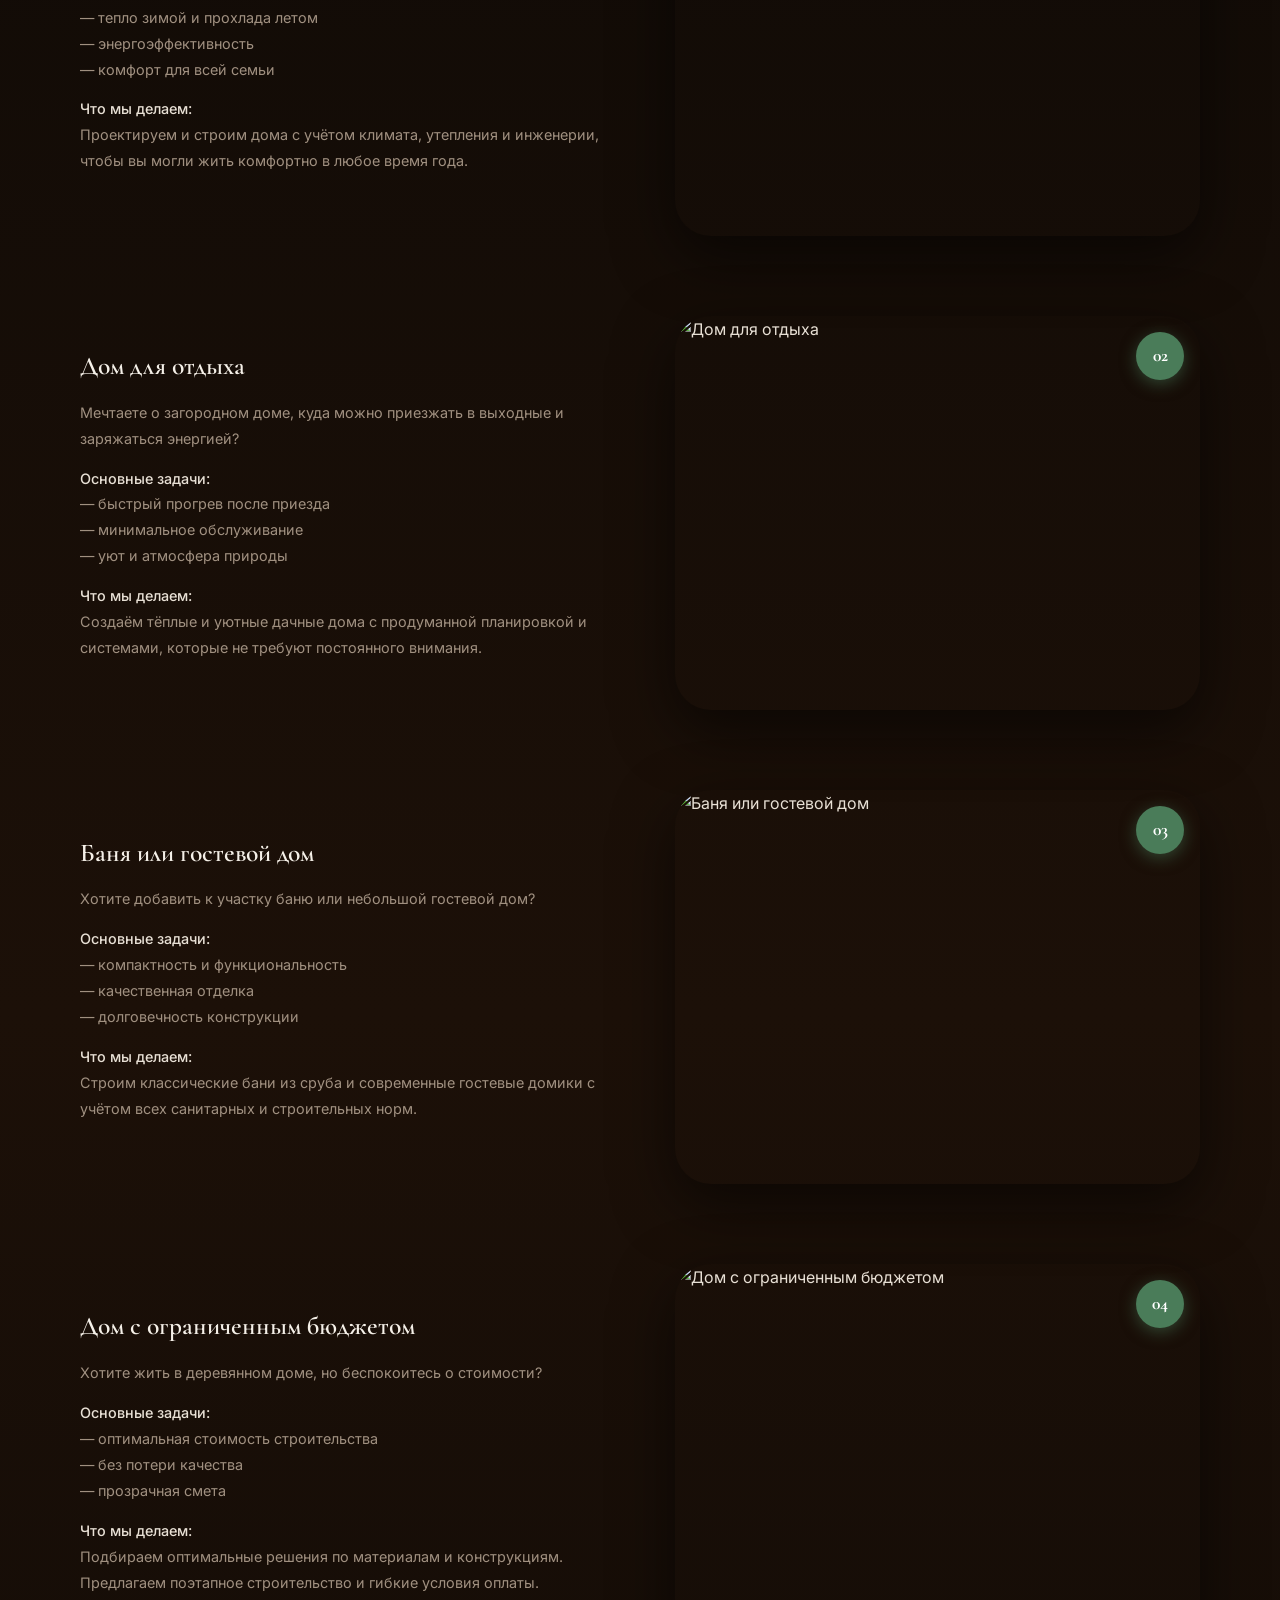
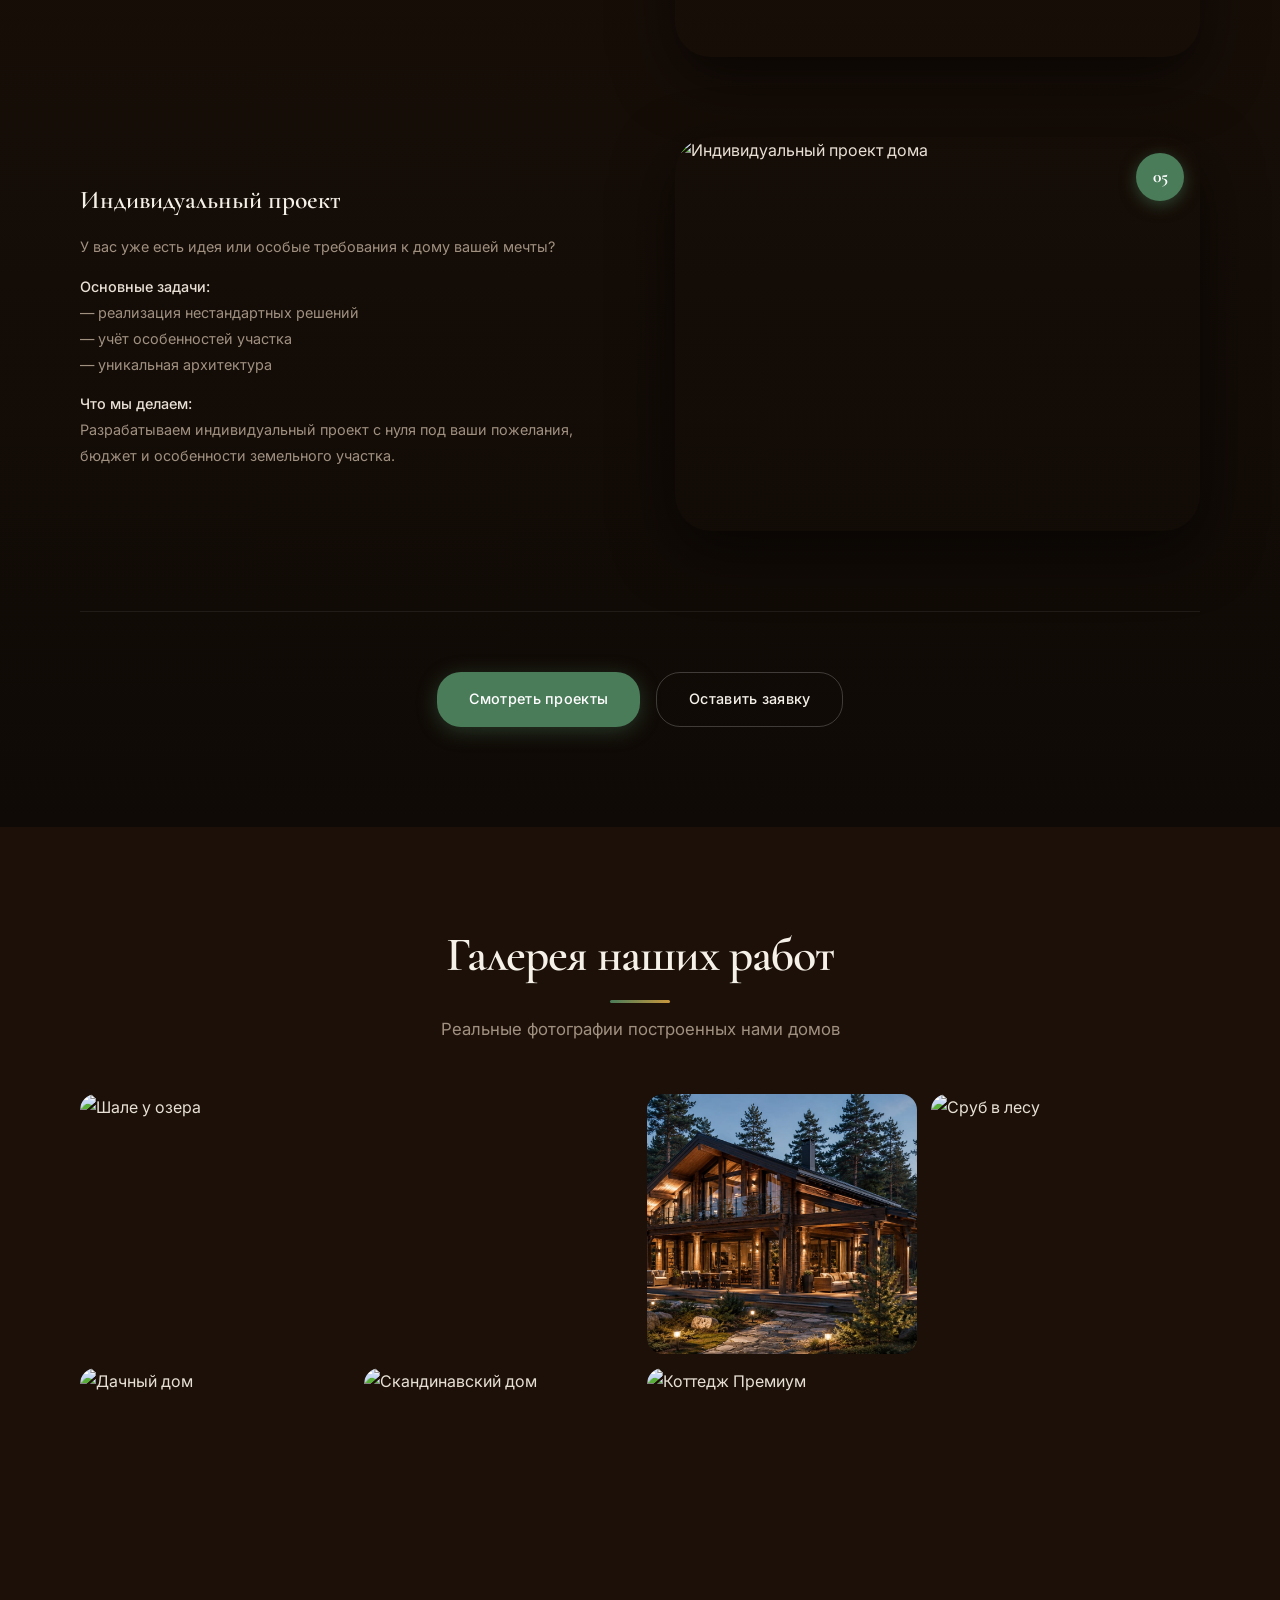
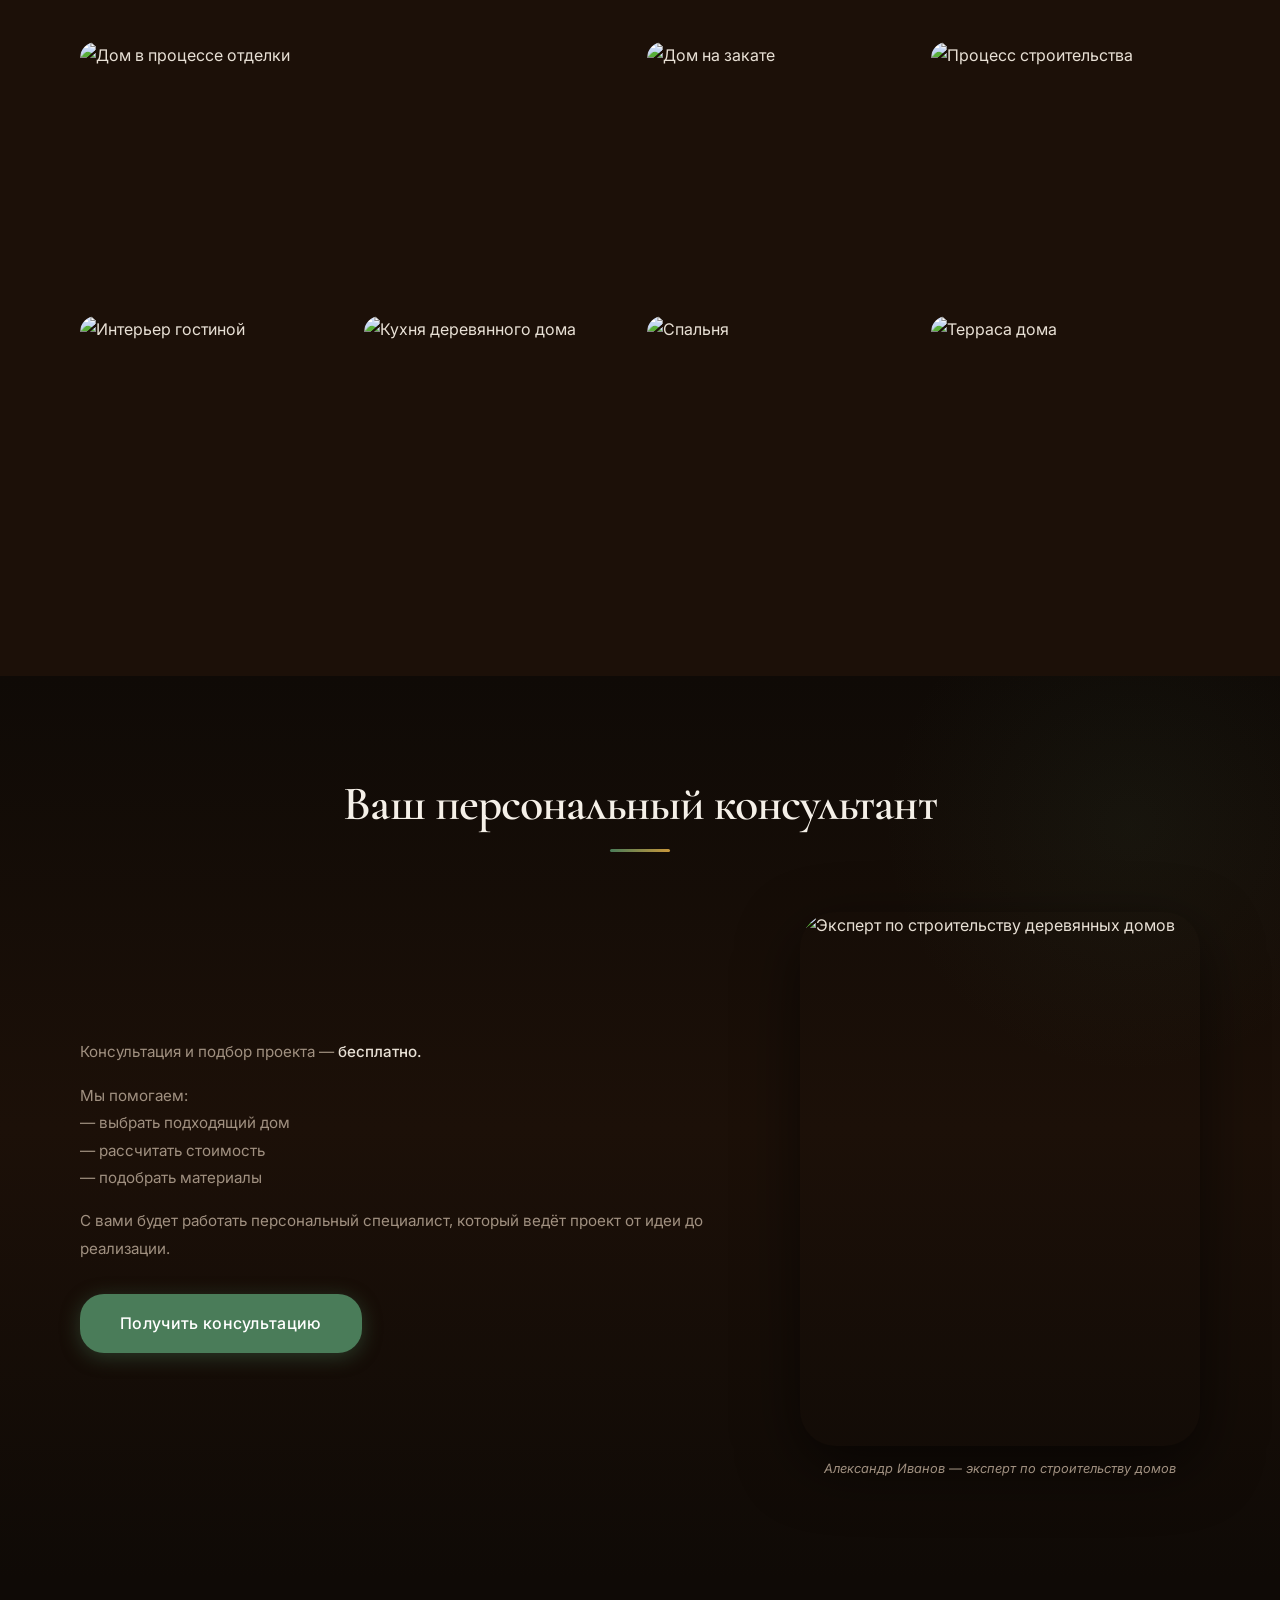
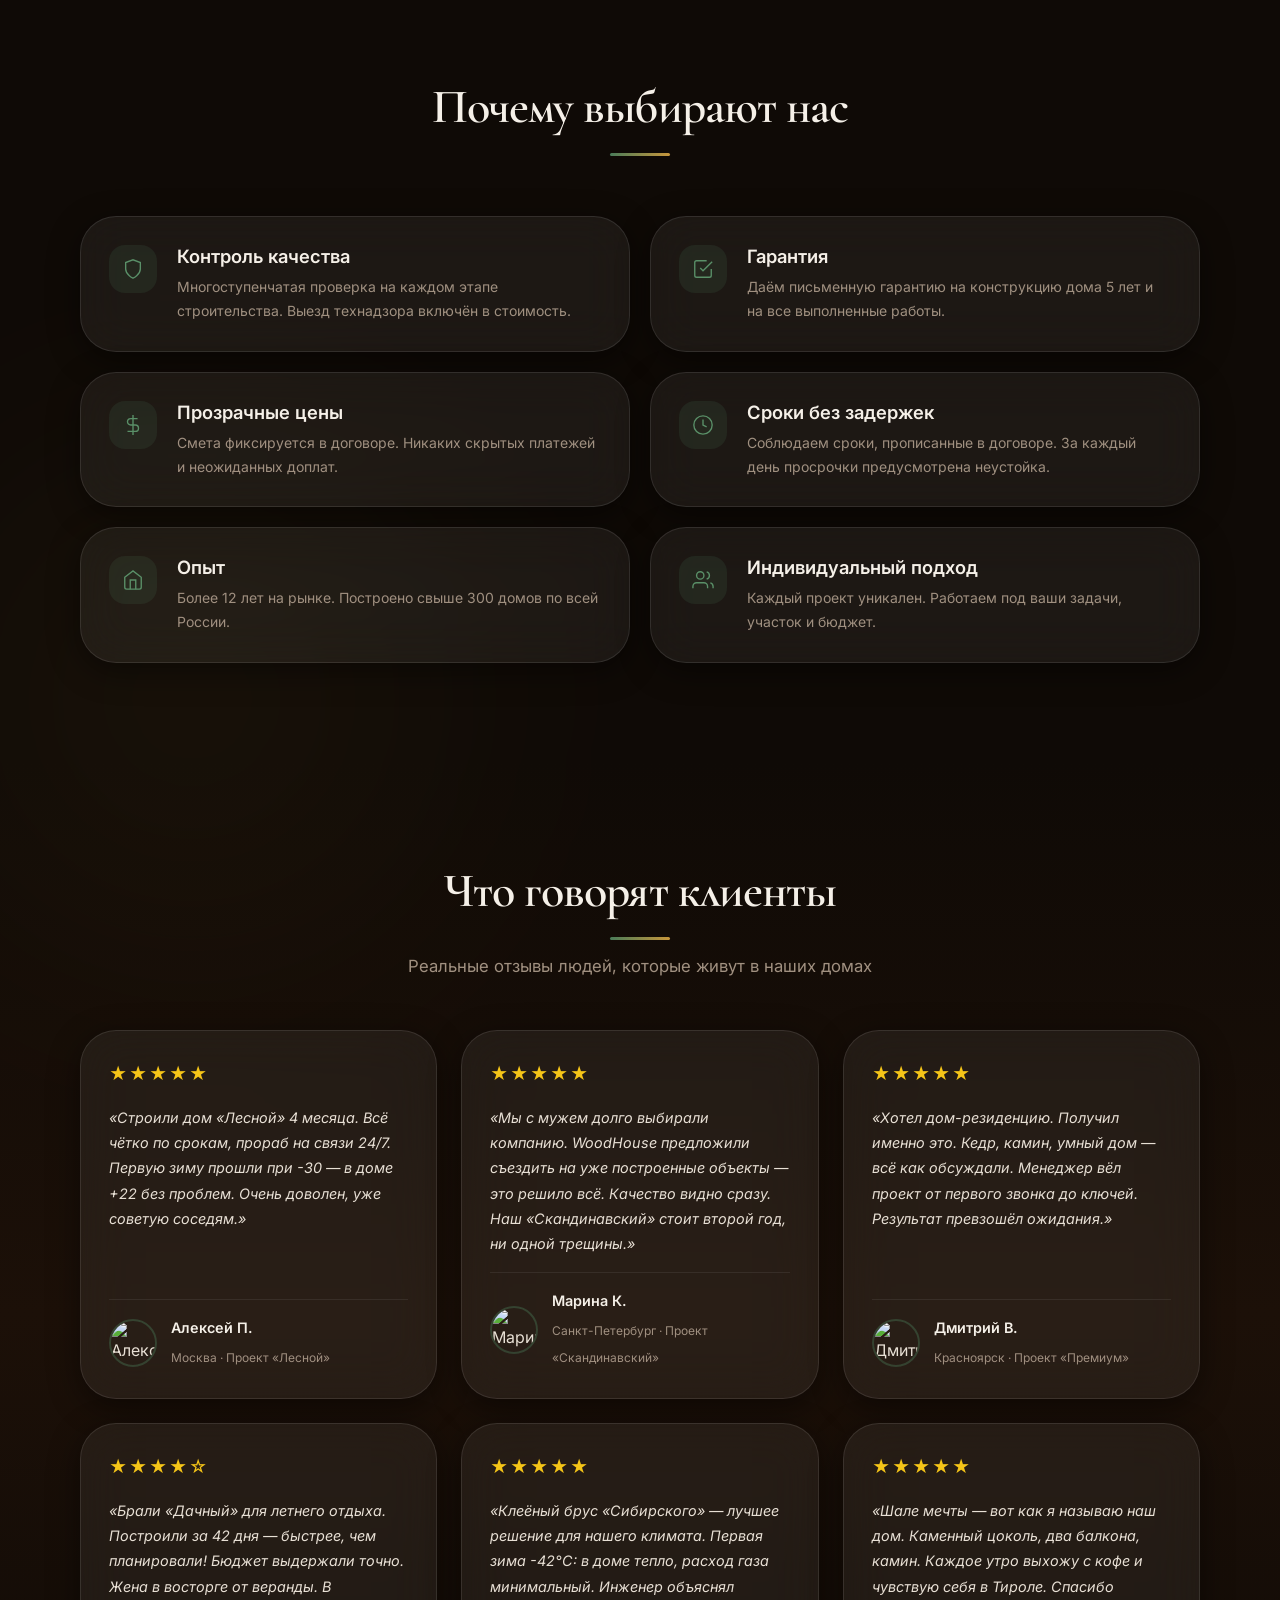
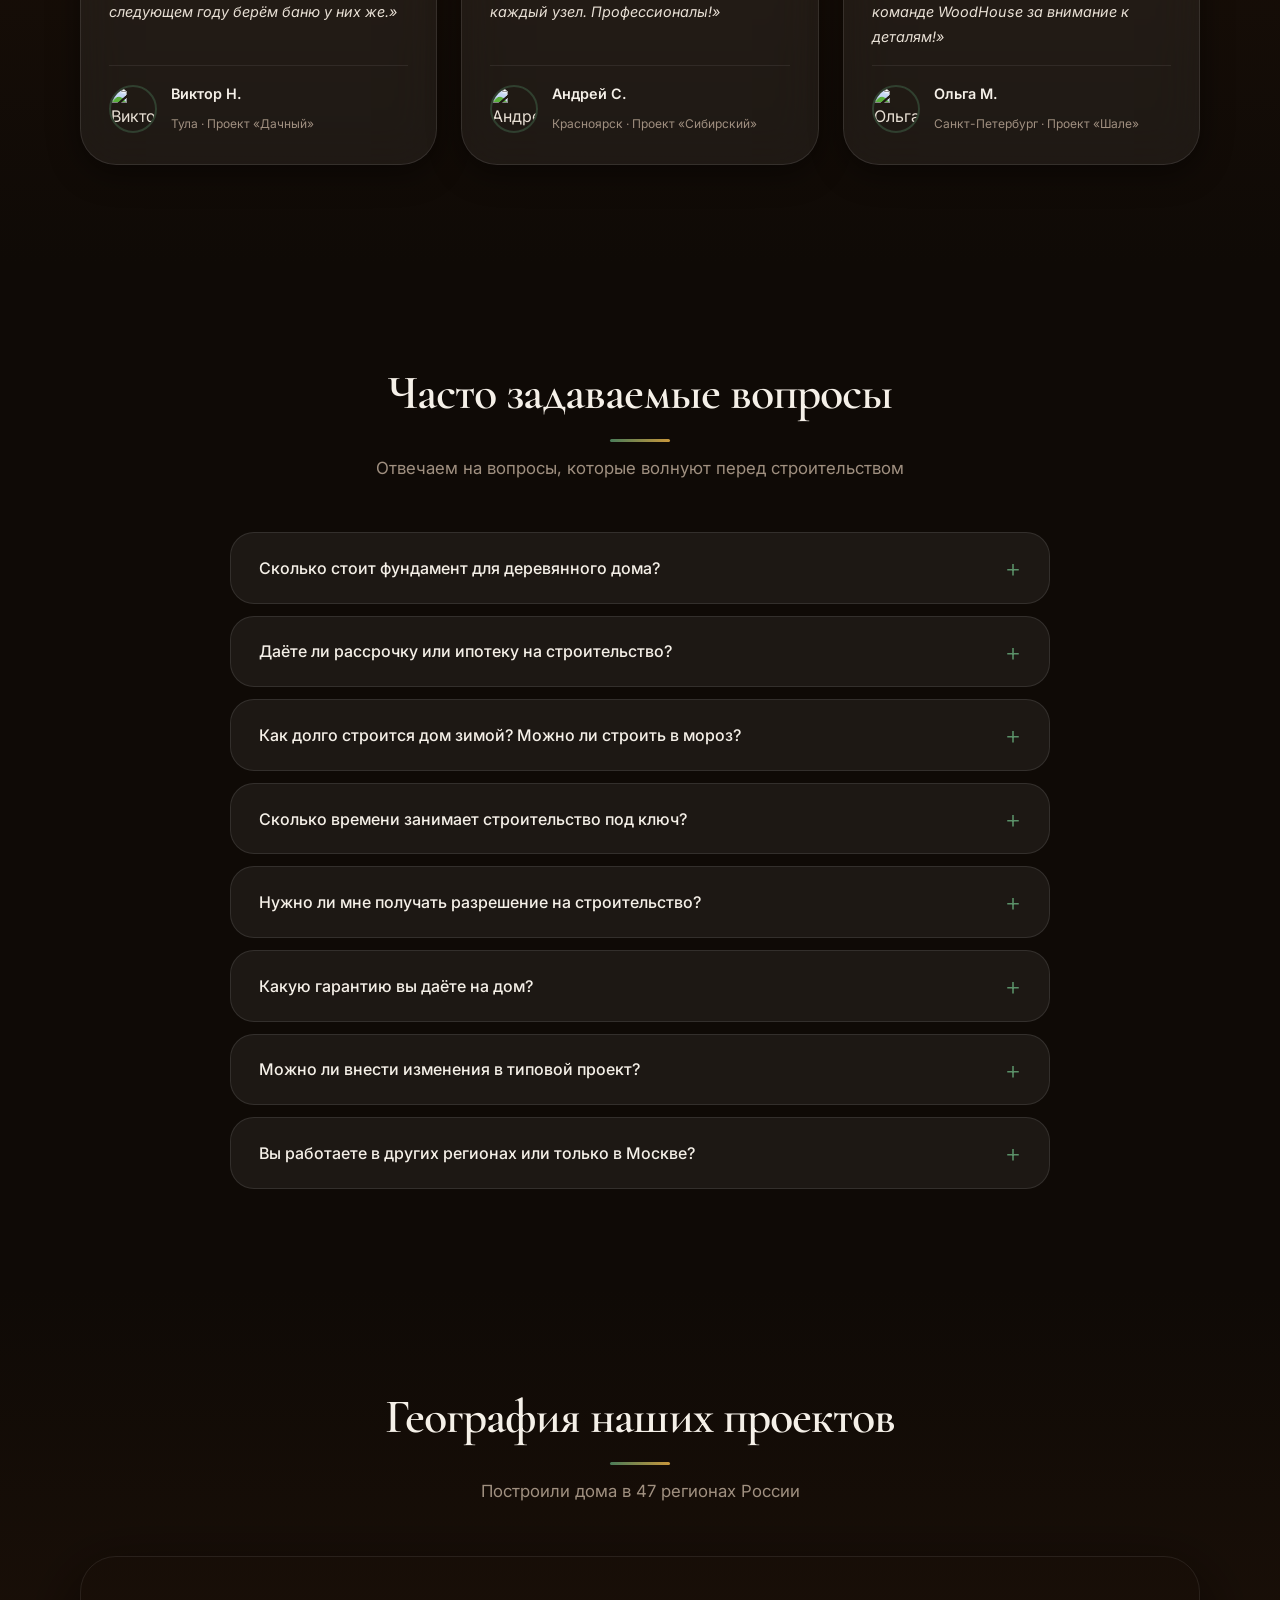
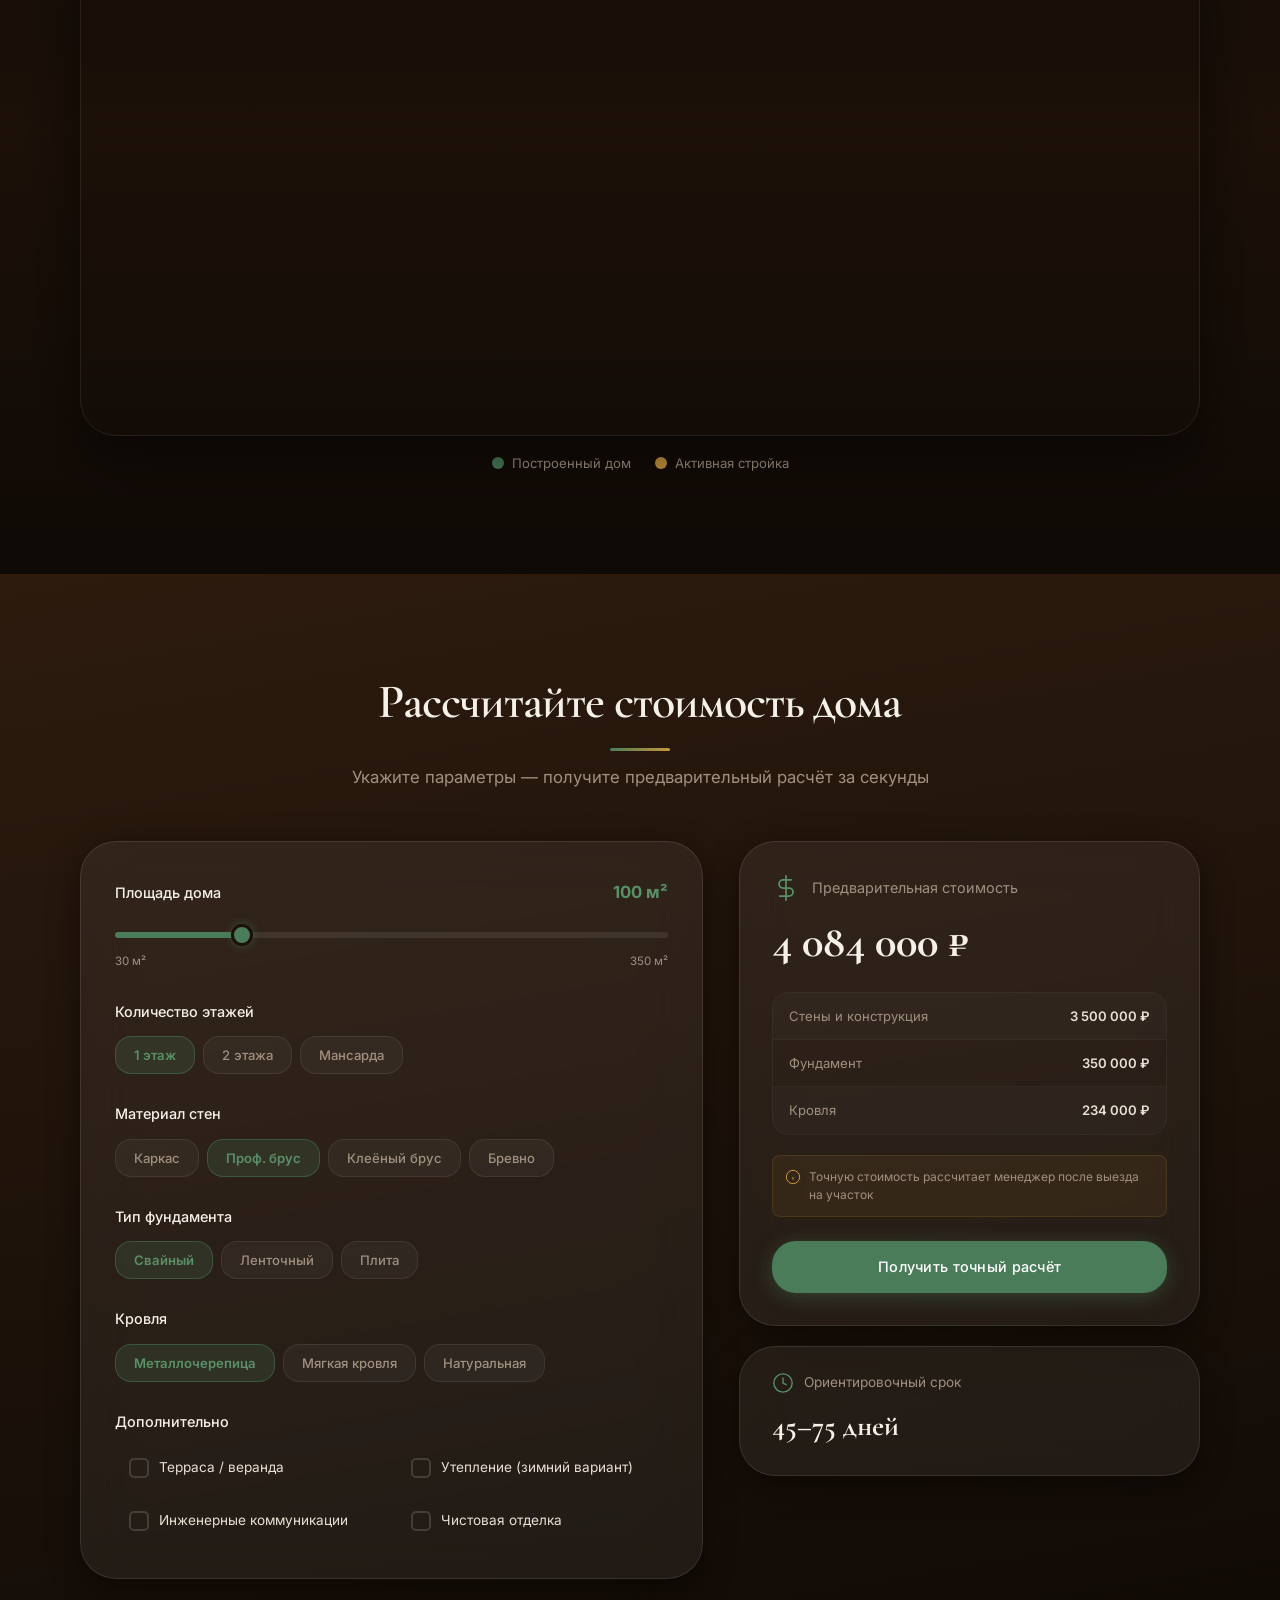
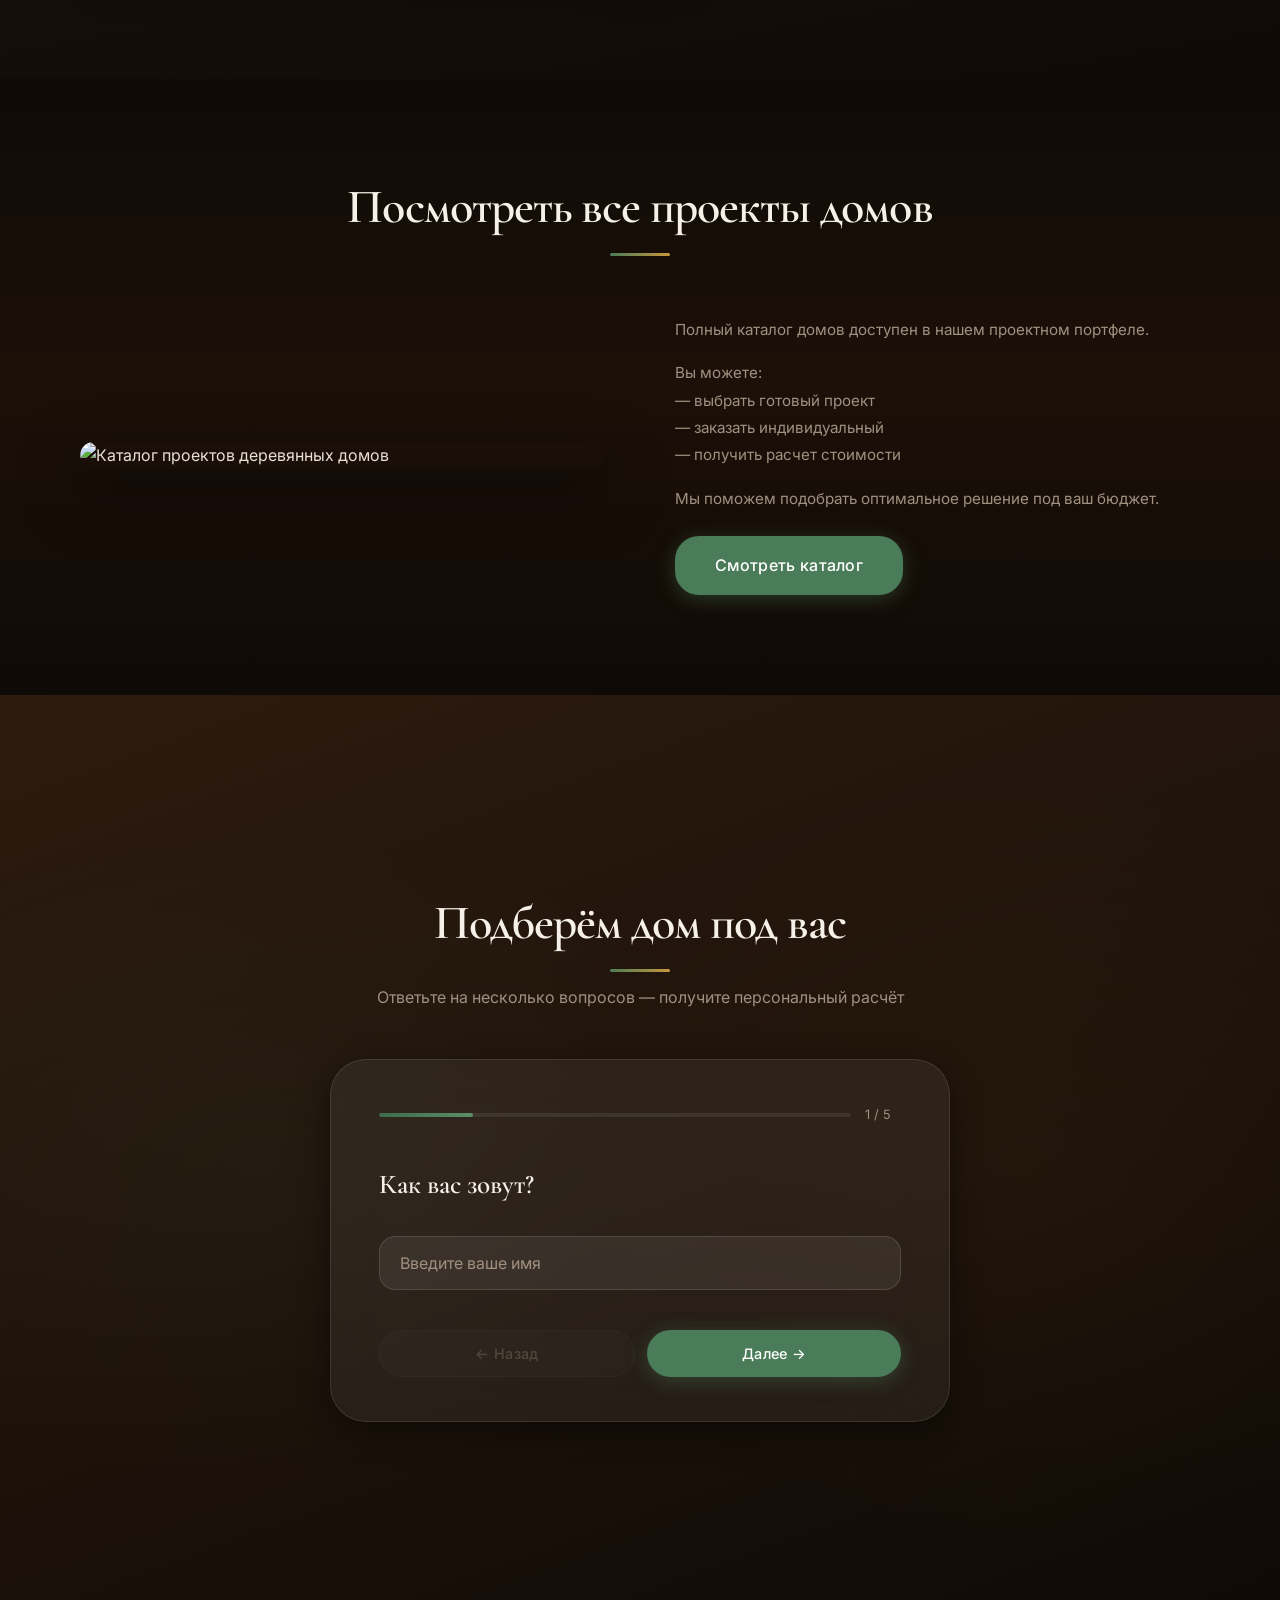
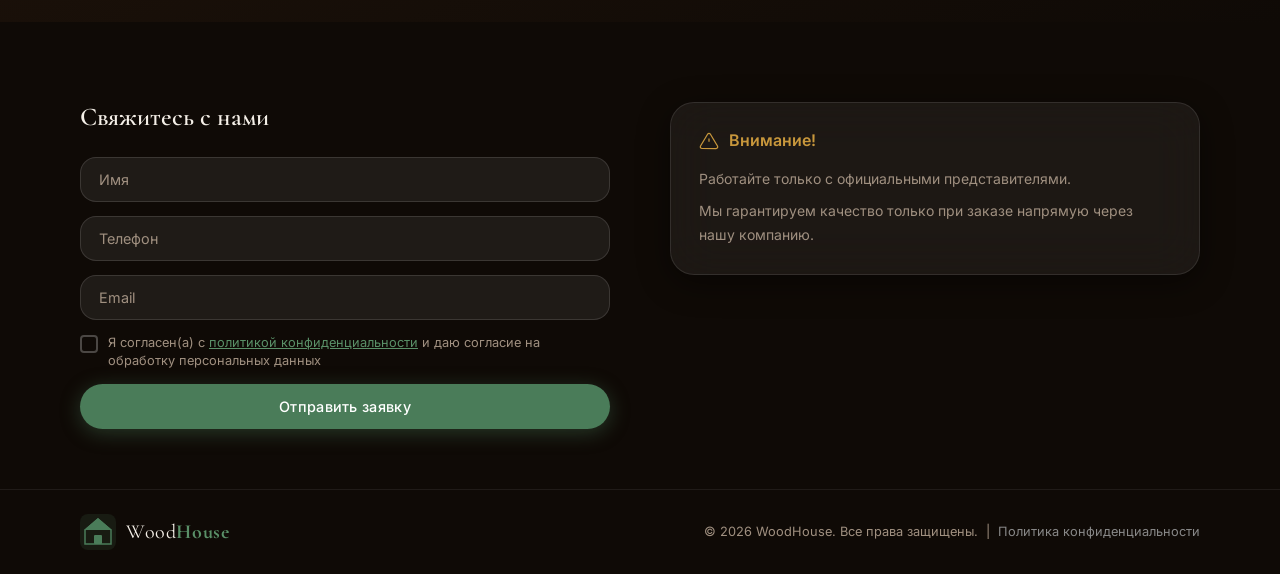
==== commit 491f655c: "perf: eliminate render-blocking resources (fonts async, lazy Leaflet) Load Google Fonts non-render-b" ====
--- a/index.html
+++ b/index.html
@@ -24,10 +24,10 @@
   <link rel="preconnect" href="https://images.unsplash.com" crossorigin>
   <!-- Предзагрузка LCP-изображения (фон героя) для быстрой отрисовки -->
   <link rel="preload" as="image" fetchpriority="high" href="https://images.unsplash.com/photo-1510798831971-661eb04b3739?auto=format&fit=crop&w=1280&q=70">
-  <link href="https://fonts.googleapis.com/css2?family=Cormorant+Garamond:ital,wght@0,400;0,500;0,600;0,700;1,400&family=Inter:wght@300;400;500;600&family=Caveat:wght@600;700&display=swap" rel="stylesheet">
-  <!-- Leaflet CSS грузим неблокирующе (карта внизу страницы) -->
-  <link rel="stylesheet" href="https://cdn.jsdelivr.net/npm/leaflet@1.9.4/dist/leaflet.min.css" media="print" onload="this.media='all'">
-  <noscript><link rel="stylesheet" href="https://cdn.jsdelivr.net/npm/leaflet@1.9.4/dist/leaflet.min.css"></noscript>
+  <!-- Шрифты грузим неблокирующе (display=swap не даёт исчезнуть тексту) -->
+  <link href="https://fonts.googleapis.com/css2?family=Cormorant+Garamond:ital,wght@0,400;0,500;0,600;0,700;1,400&family=Inter:wght@300;400;500;600&family=Caveat:wght@600;700&display=swap" rel="stylesheet" media="print" onload="this.media='all'">
+  <noscript><link href="https://fonts.googleapis.com/css2?family=Cormorant+Garamond:ital,wght@0,400;0,500;0,600;0,700;1,400&family=Inter:wght@300;400;500;600&family=Caveat:wght@600;700&display=swap" rel="stylesheet"></noscript>
+  <!-- Leaflet (CSS+JS) подгружается лениво из script.js при приближении карты -->
   <link rel="stylesheet" href="style.css">
 
   <!-- JSON-LD Structured Data -->
@@ -1230,7 +1230,6 @@
     </div>
   </div>
 
-  <script src="https://cdn.jsdelivr.net/npm/leaflet@1.9.4/dist/leaflet.min.js" defer></script>
   <script src="script.js" defer></script>
 </body>
 </html>
